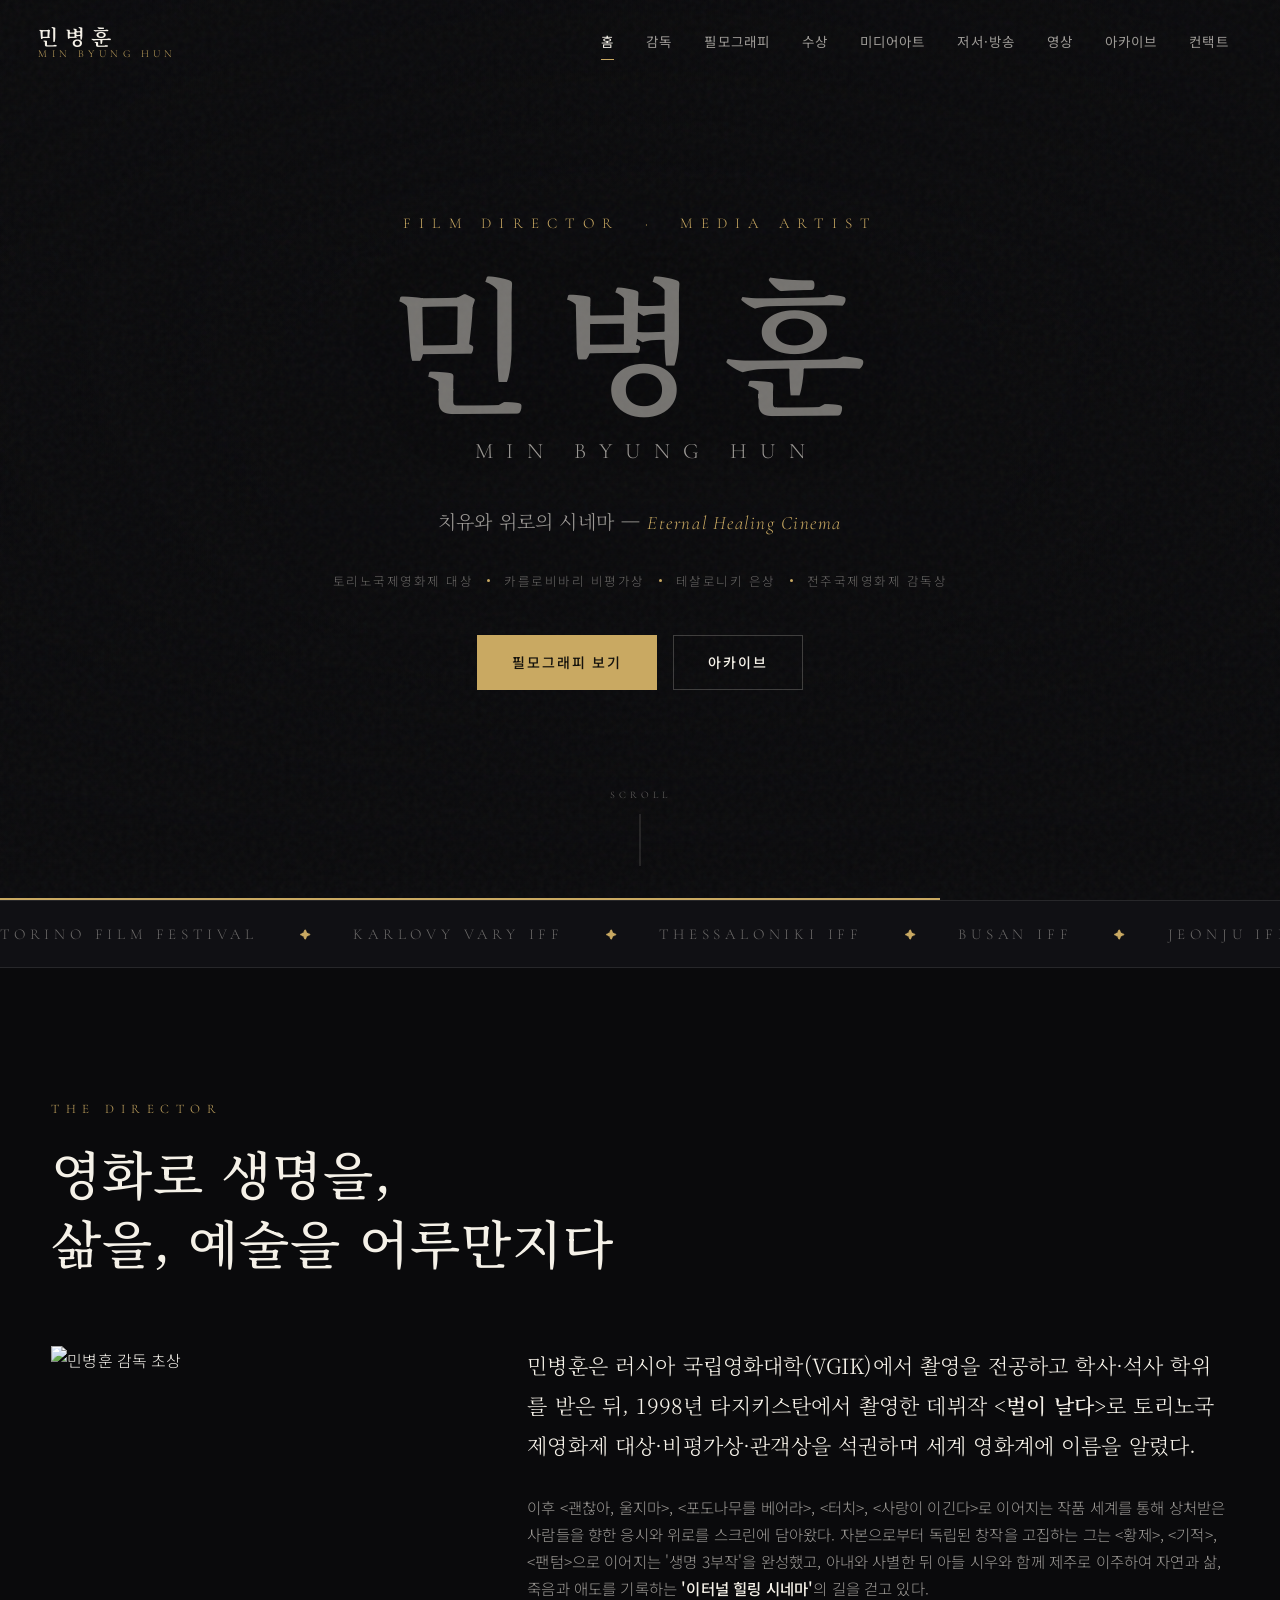
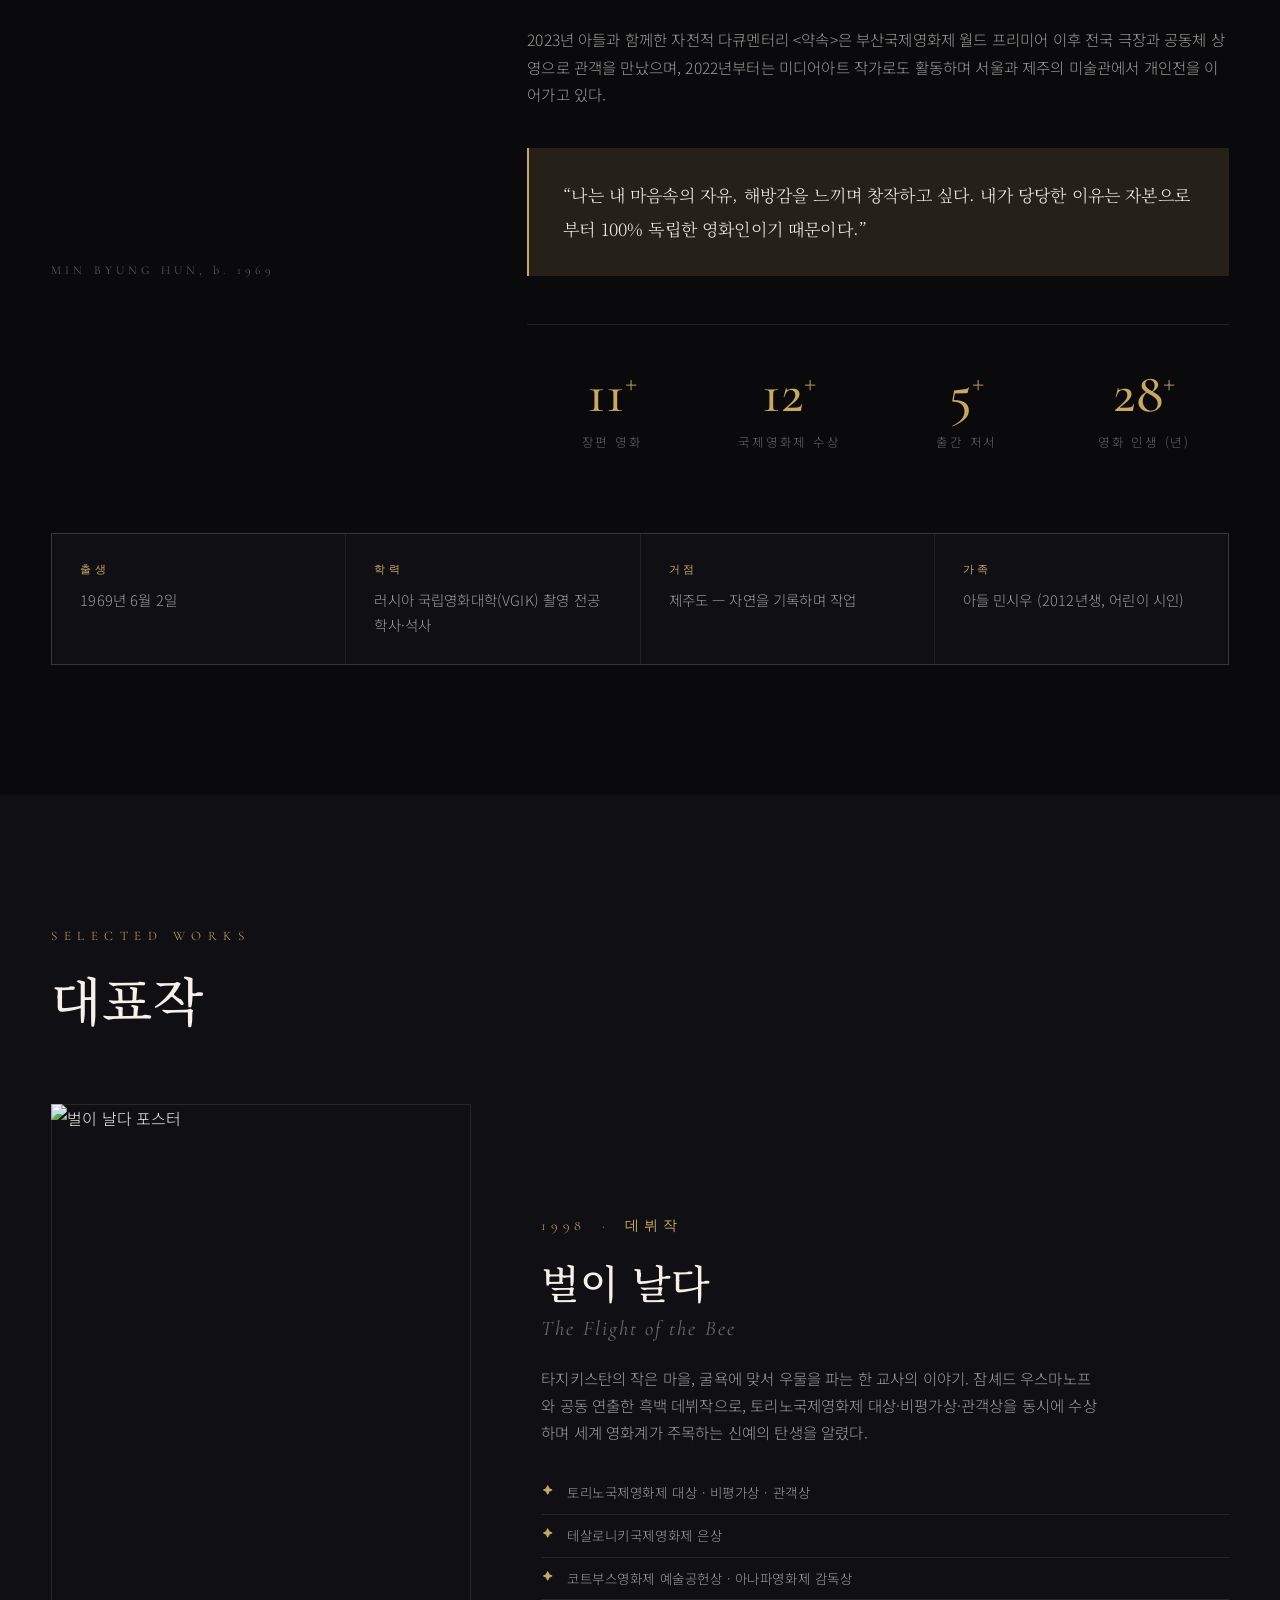
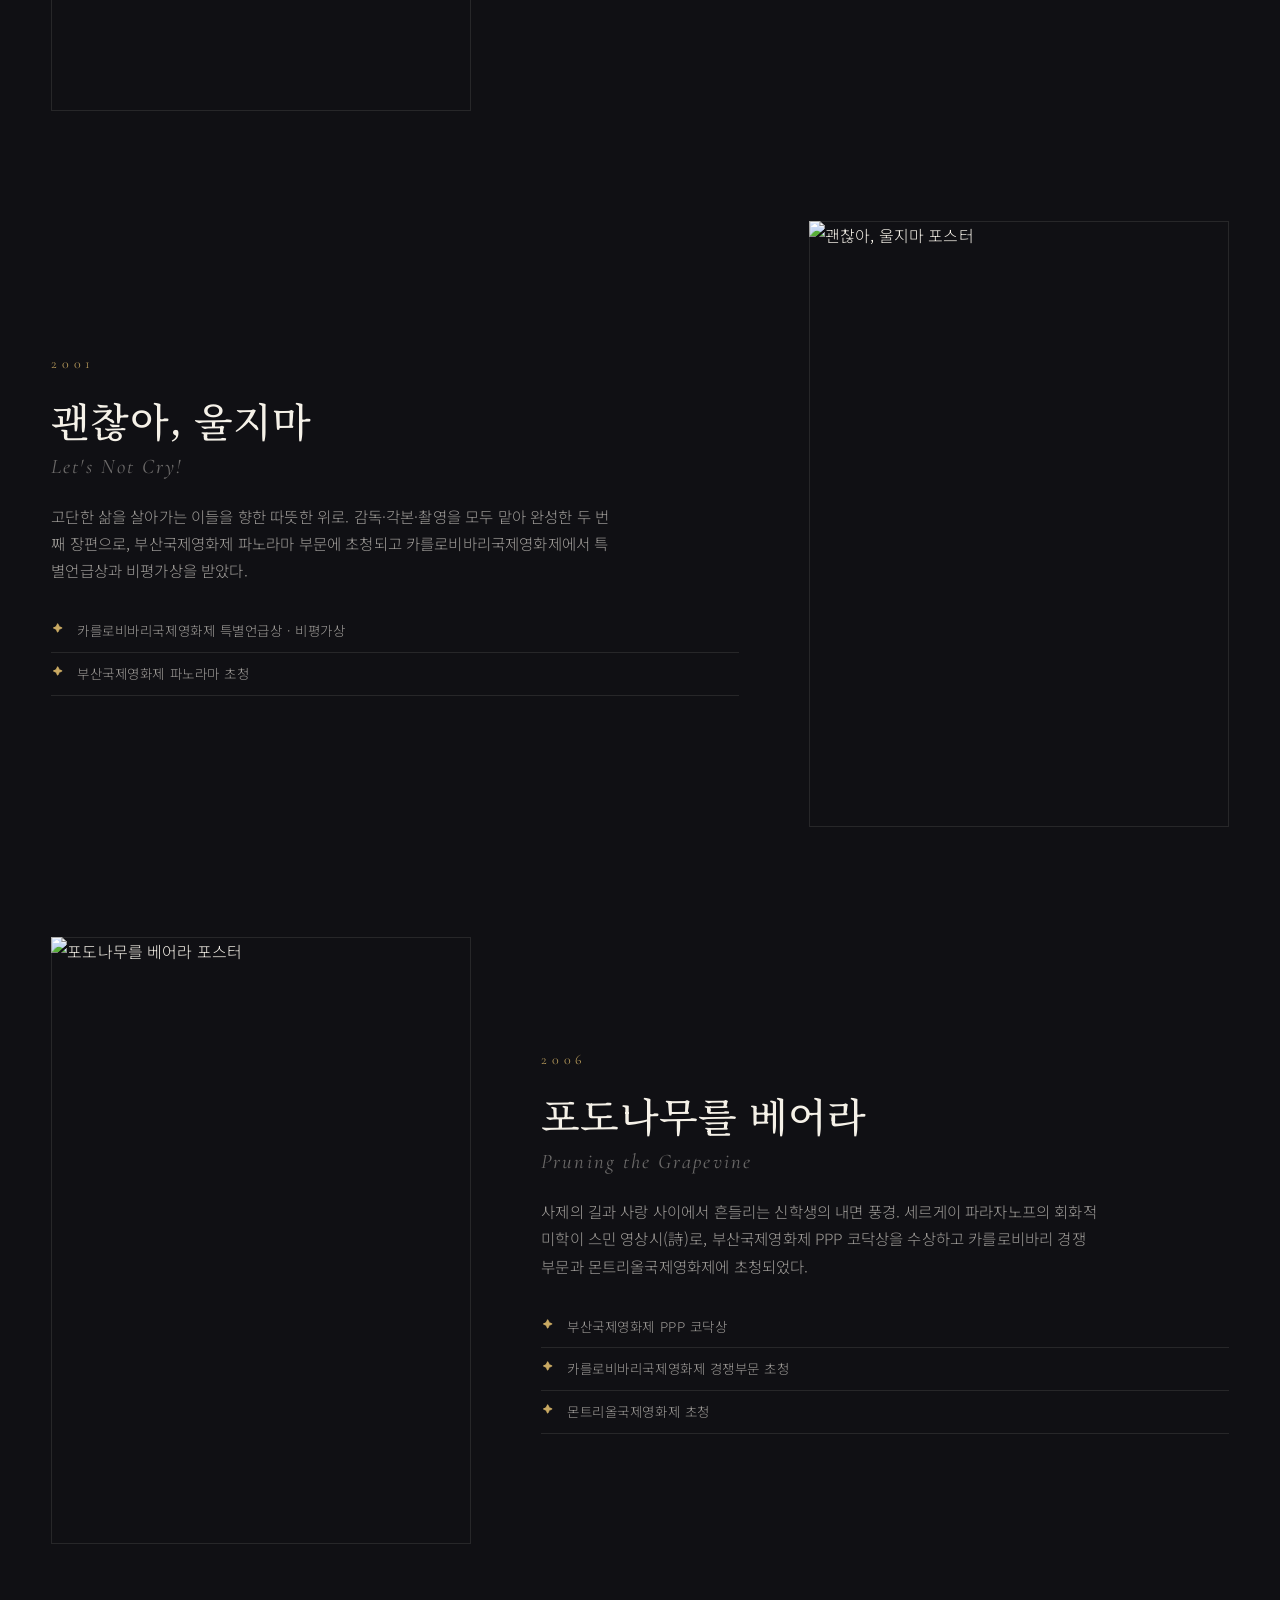
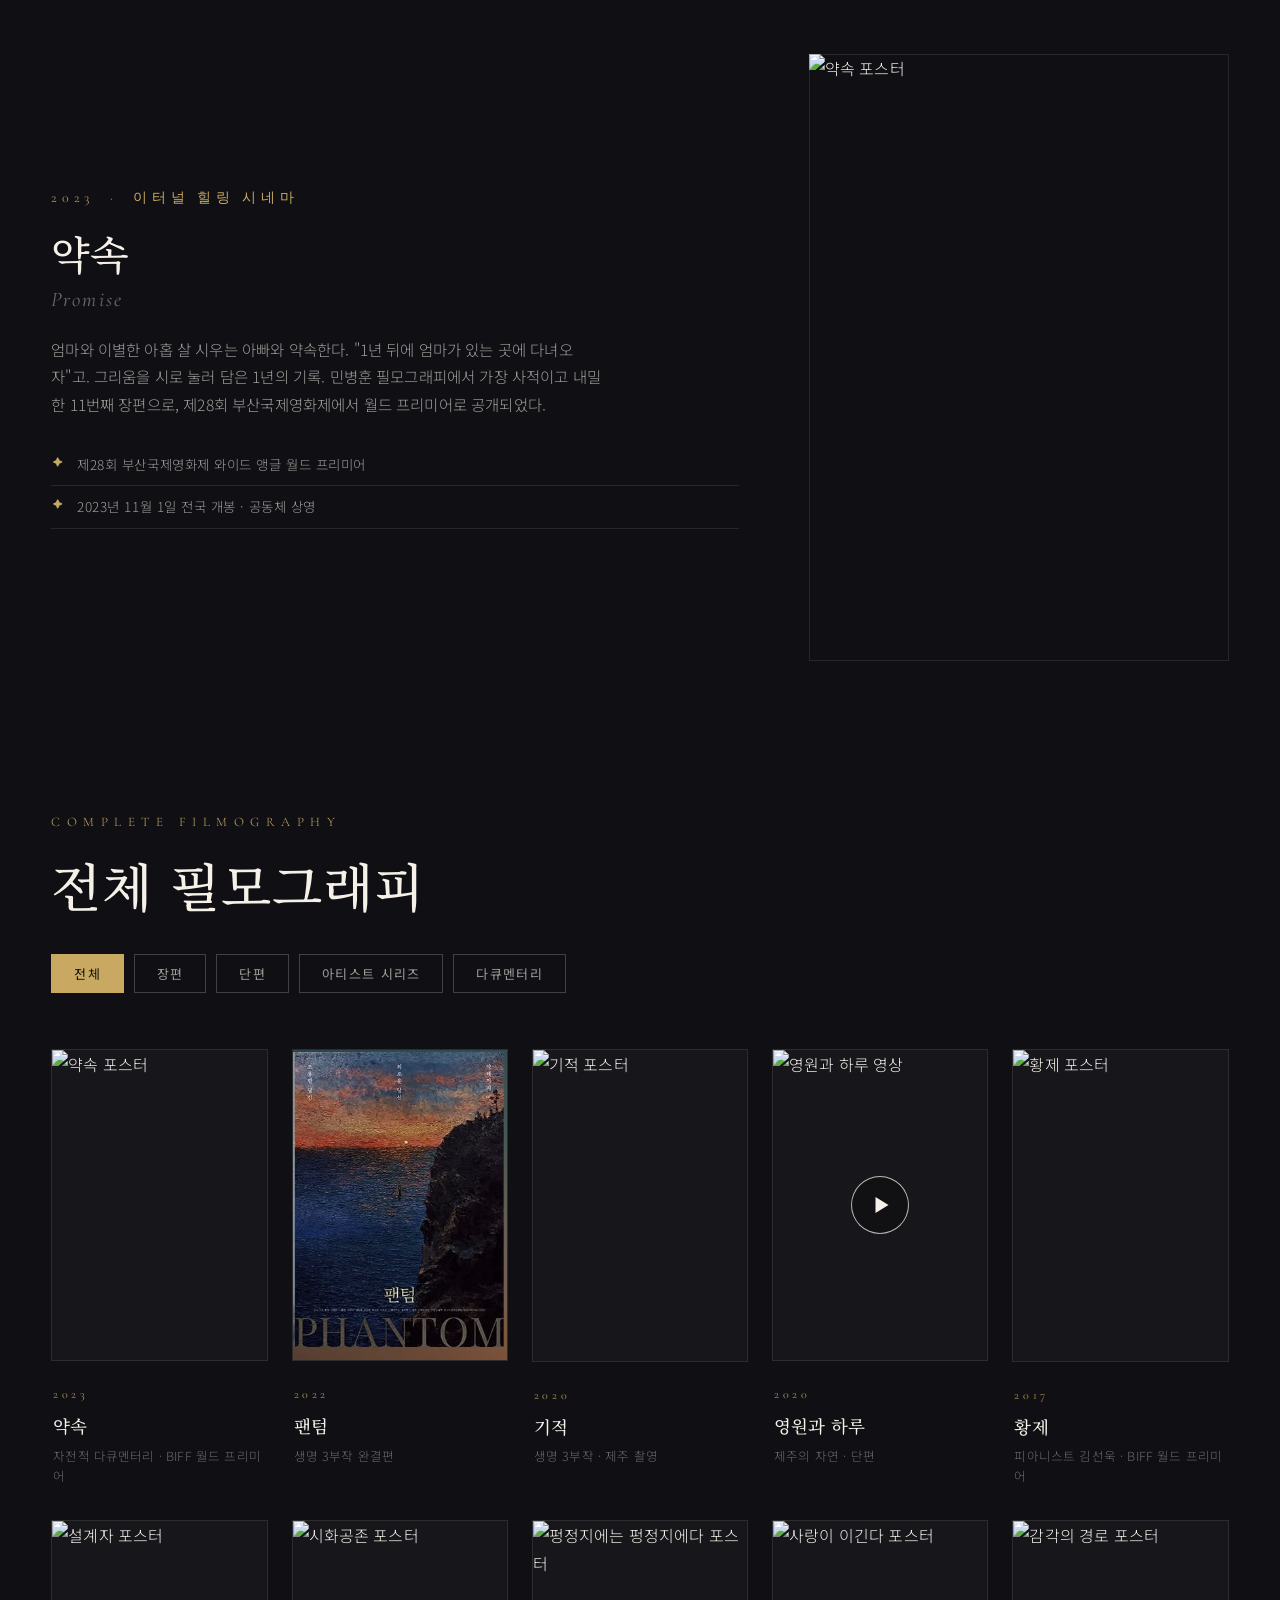
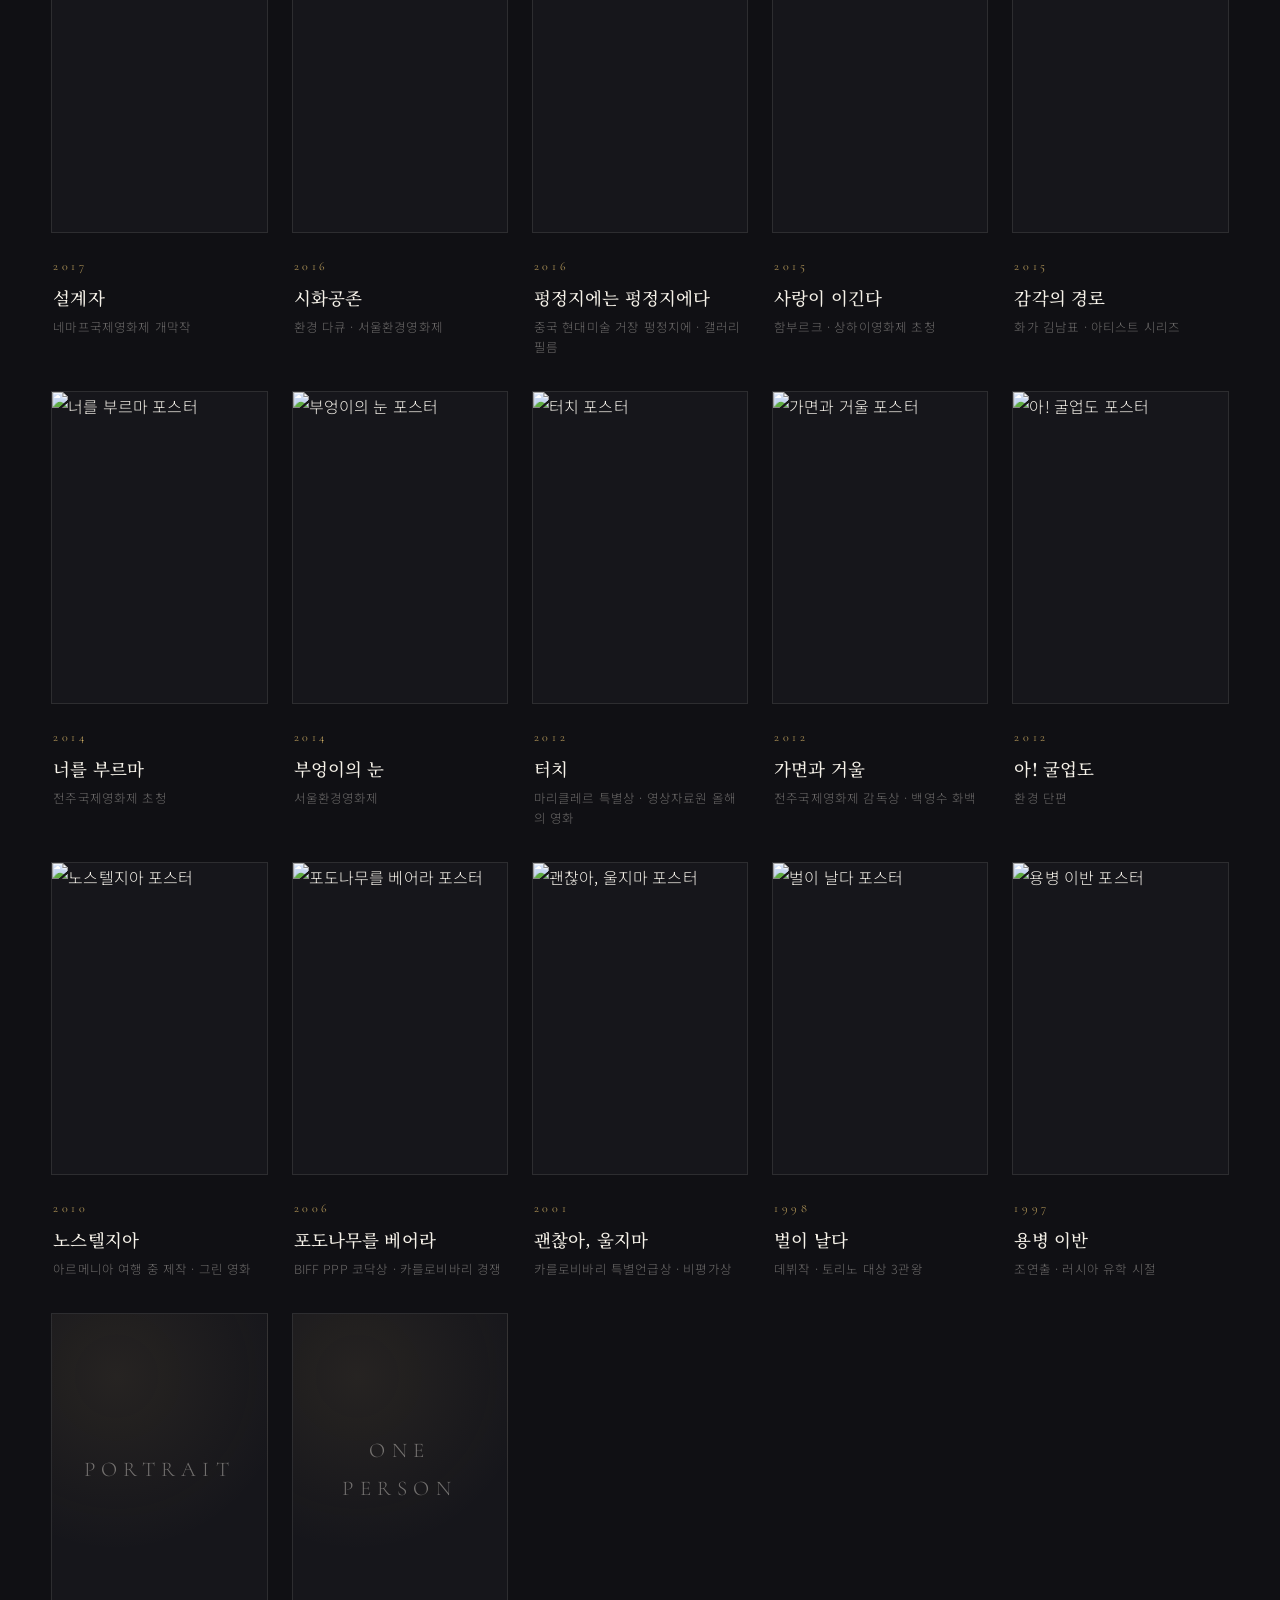
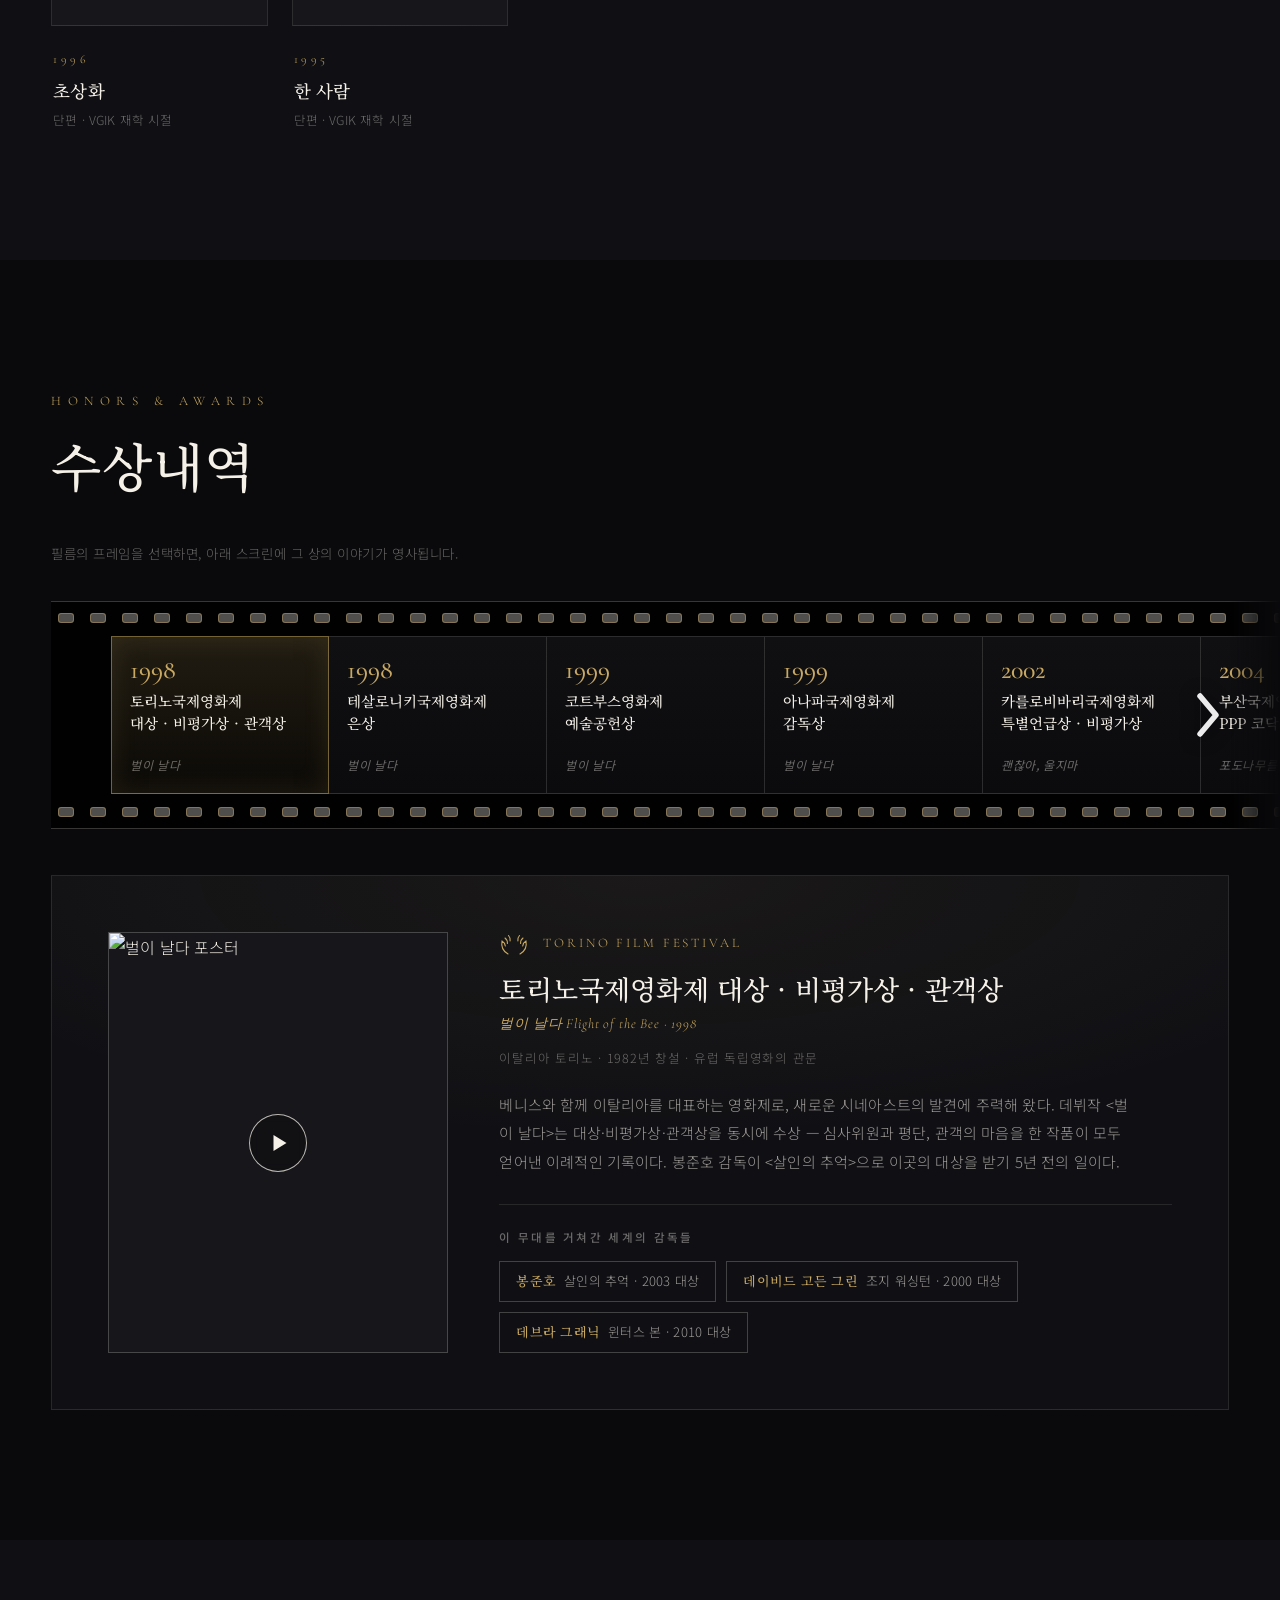
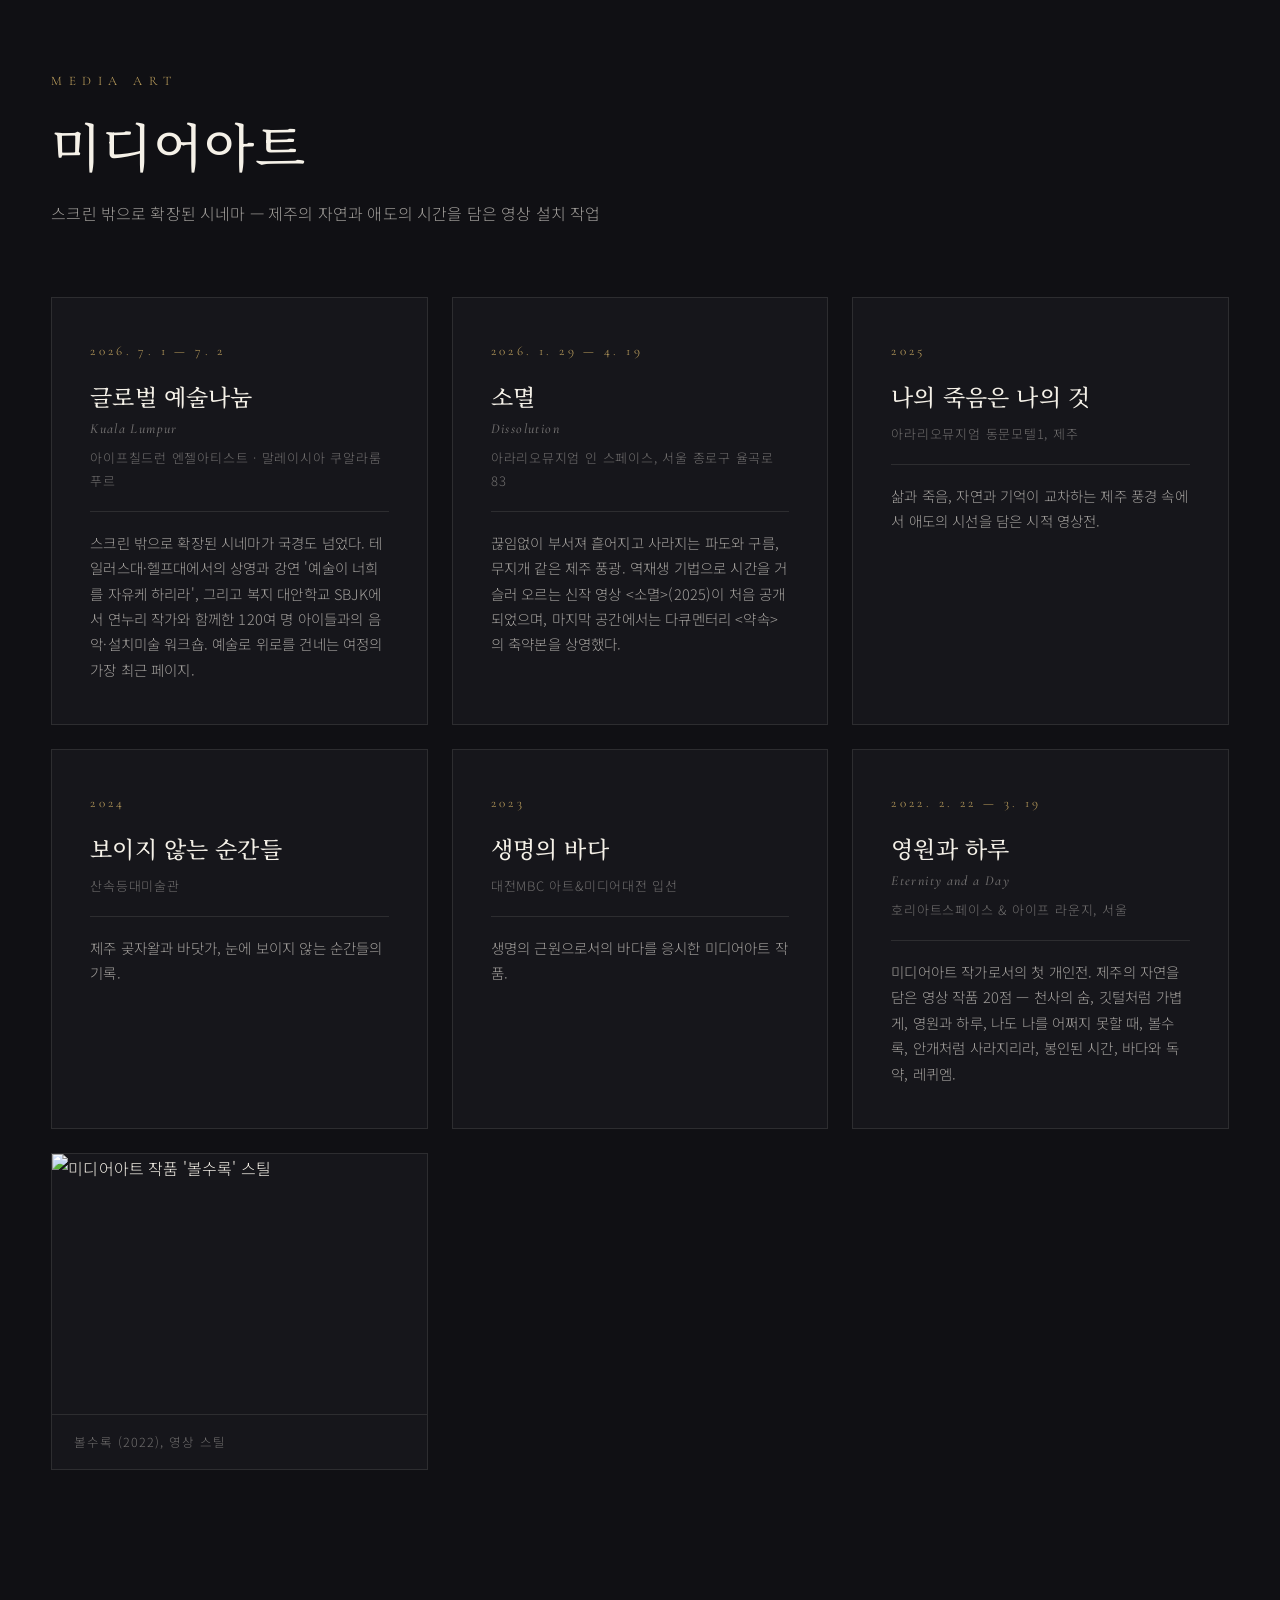
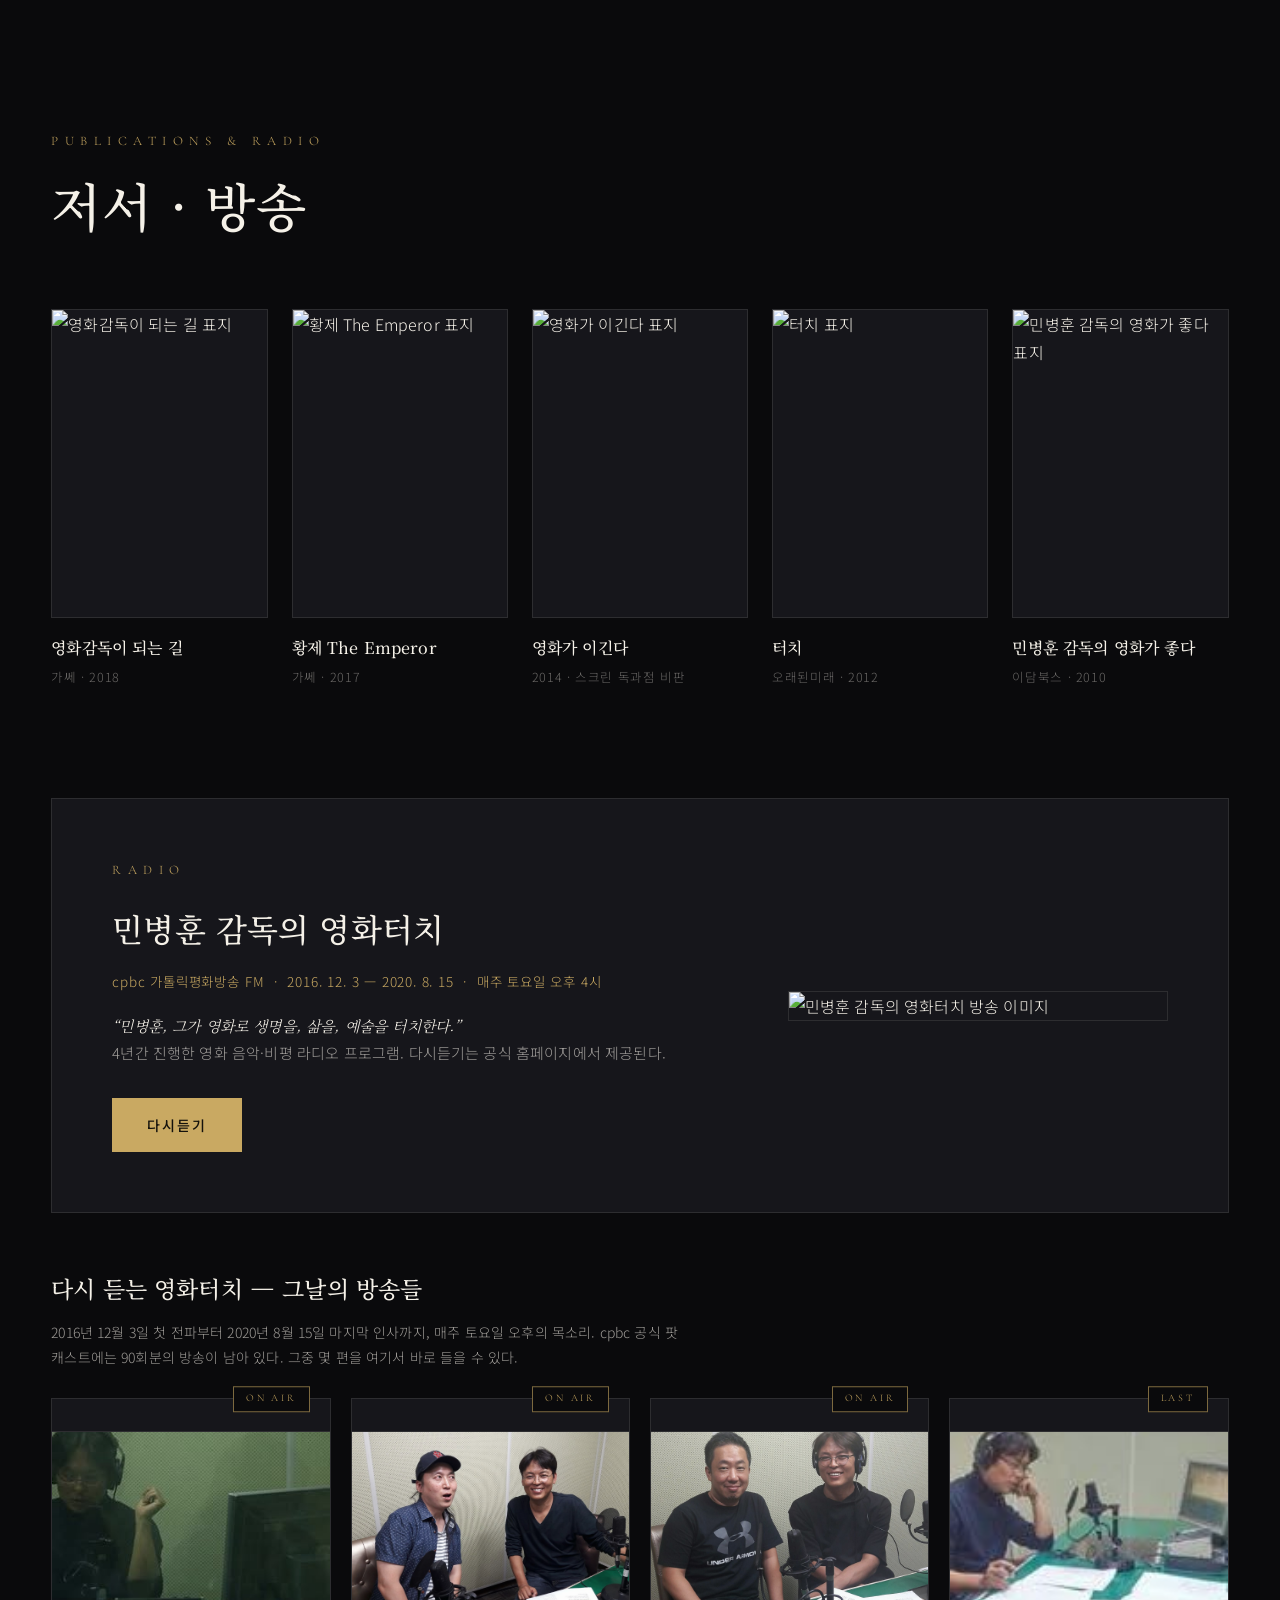
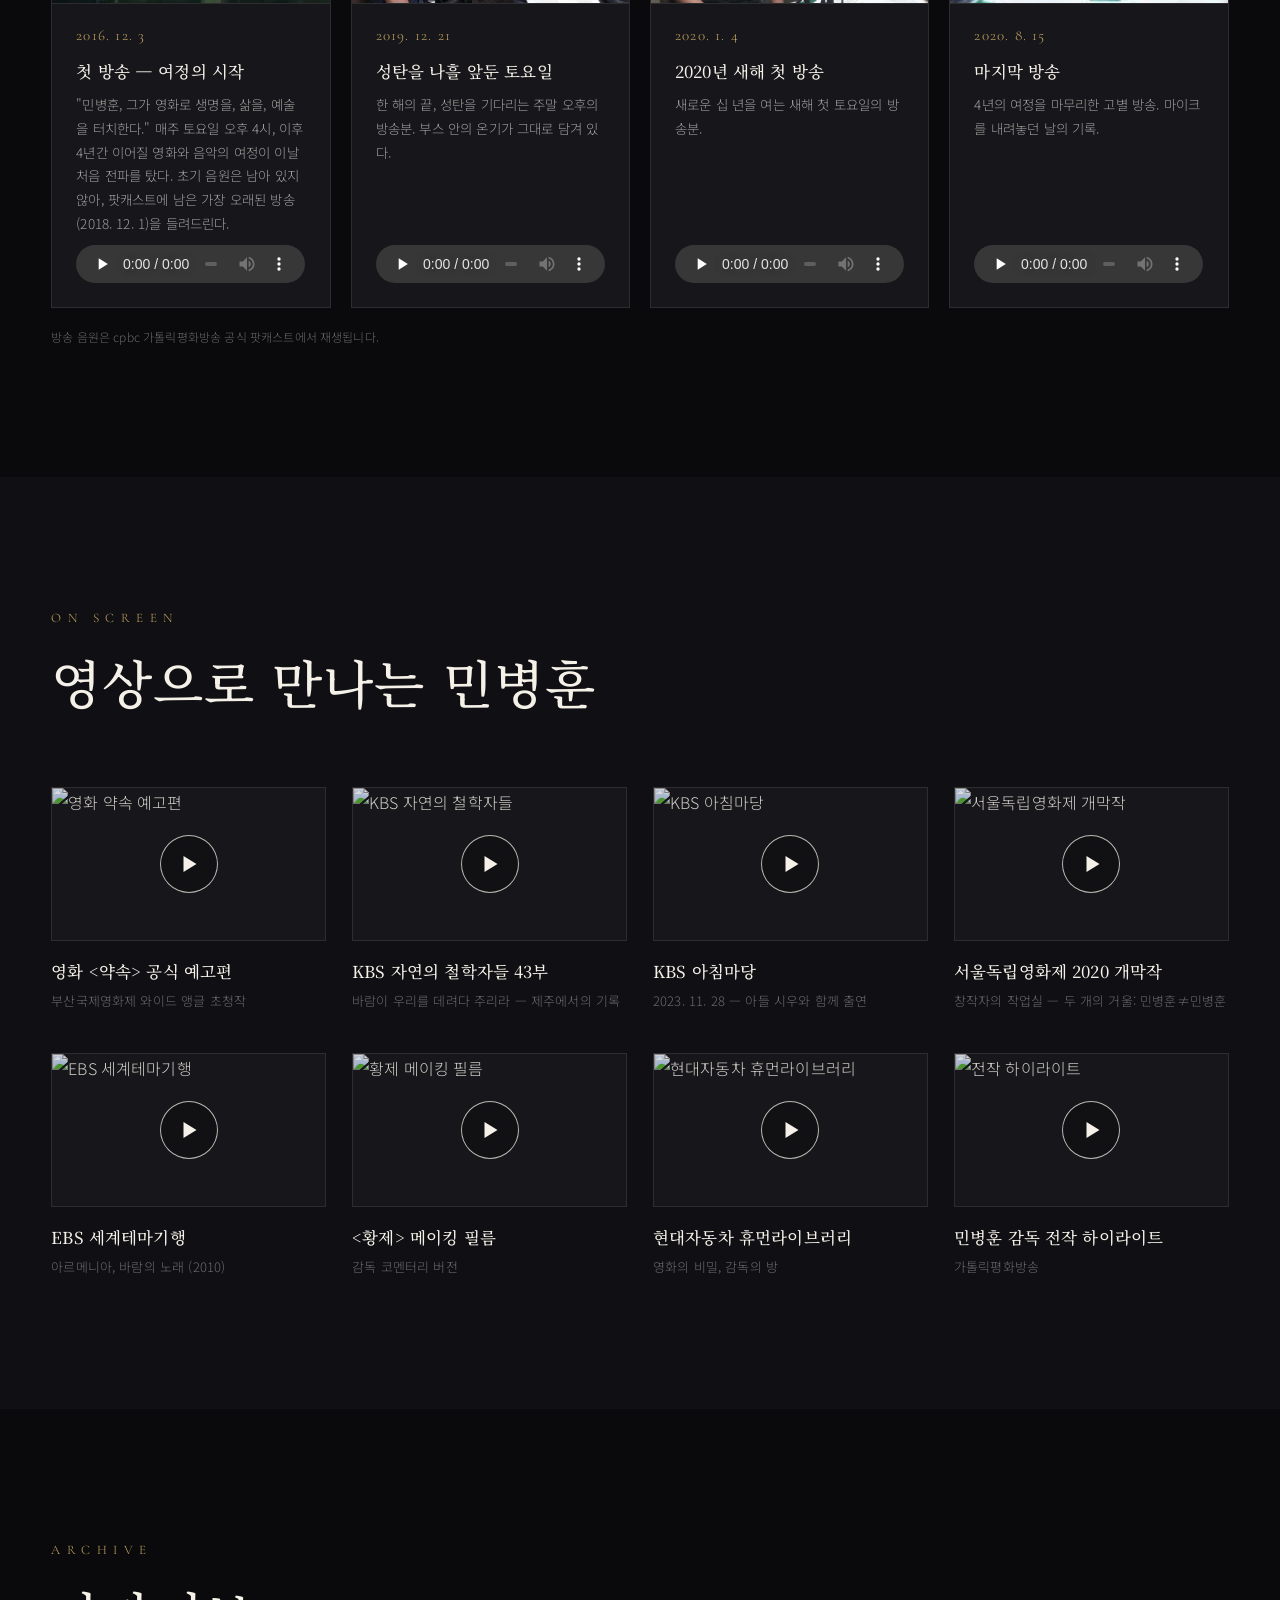
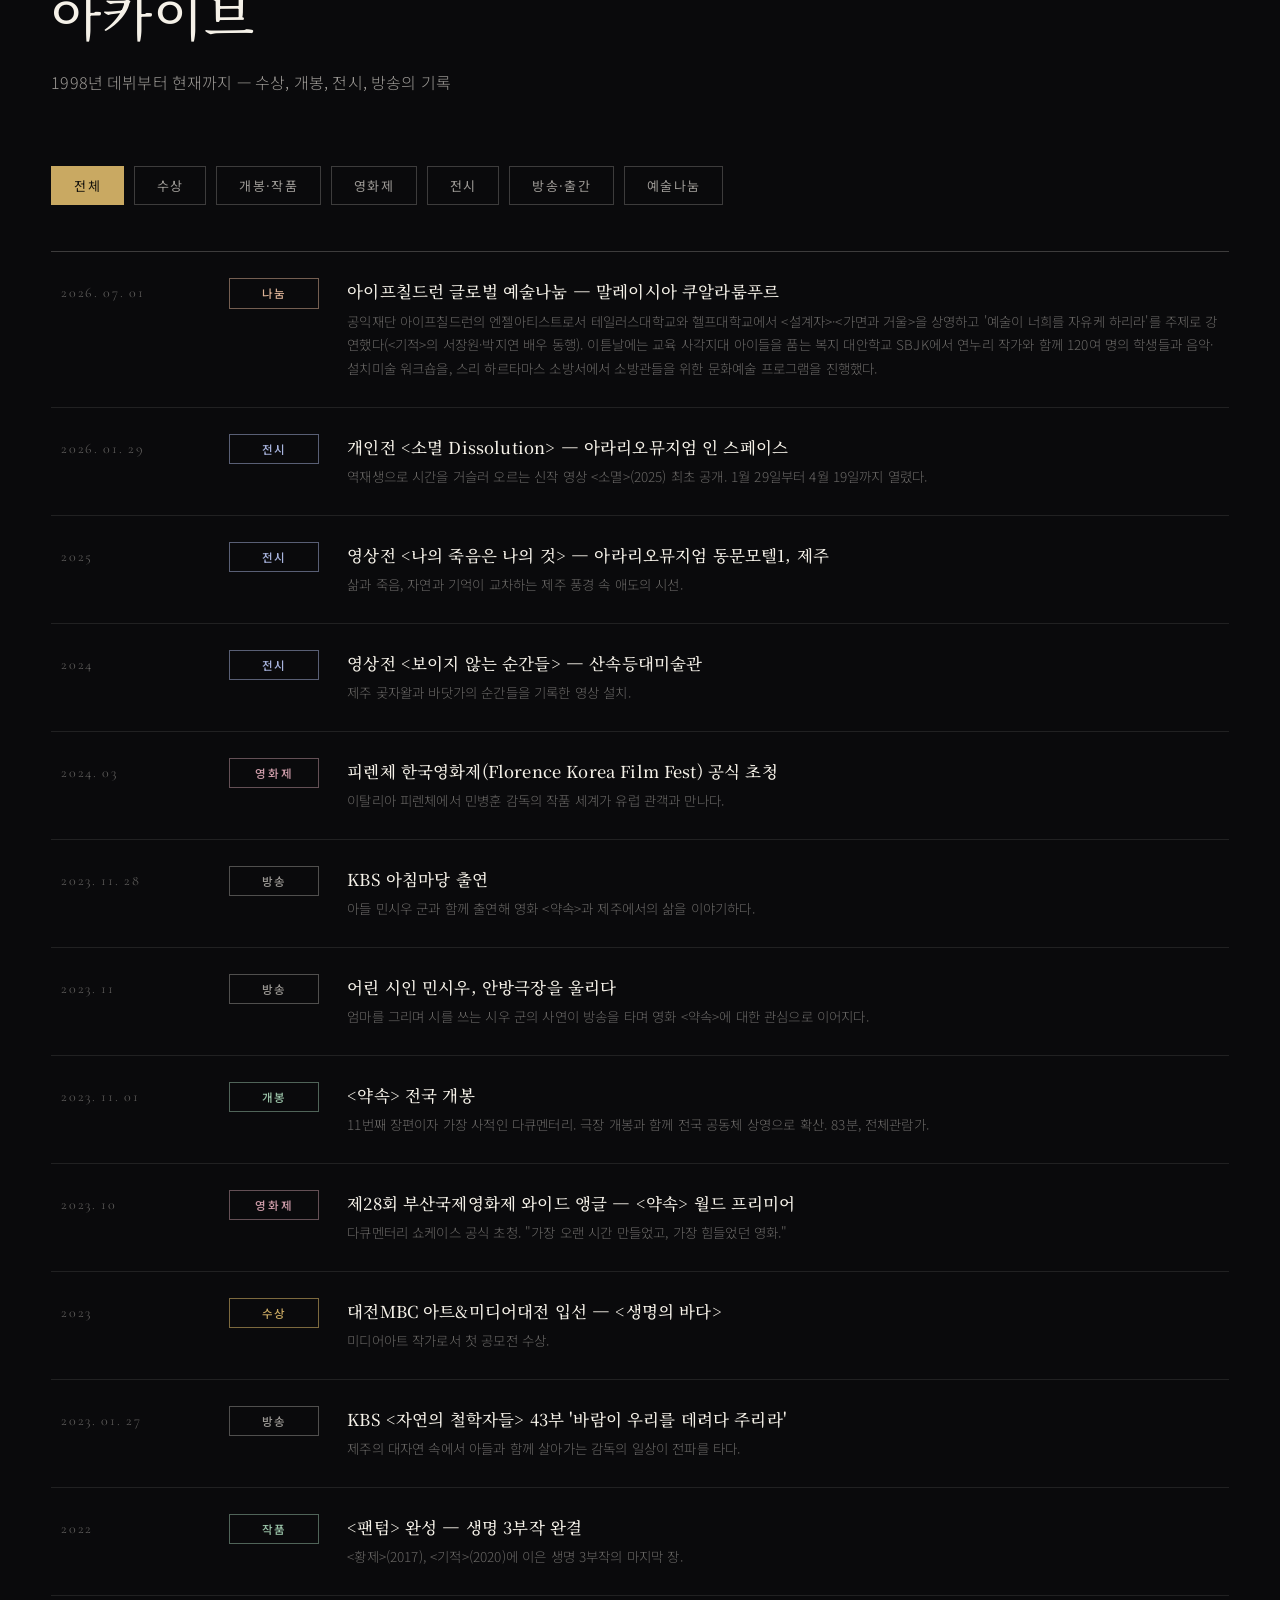
==== index.html @ b9c491c7 "Radio episode cards get booth photos and a playable first episode; add @minbyunghunfilm Instagram Fo" ====
<!DOCTYPE html>
<html lang="ko">
<head>
    <meta charset="UTF-8">
    <meta name="viewport" content="width=device-width, initial-scale=1.0">
    <title>민병훈 MIN BYUNG HUN — 영화감독 · 미디어아티스트 공식 홈페이지</title>
    <meta name="description" content="치유와 위로의 시네아스트 민병훈 감독 공식 홈페이지. 필모그래피, 수상내역, 미디어아트, 아카이브.">
    <meta name="robots" content="noindex, nofollow">
    <link rel="preconnect" href="https://fonts.googleapis.com">
    <link rel="preconnect" href="https://fonts.gstatic.com" crossorigin>
    <link href="https://fonts.googleapis.com/css2?family=Cormorant+Garamond:ital,wght@0,400;0,500;0,600;0,700;1,400&family=Noto+Serif+KR:wght@300;400;500;600;700&family=Noto+Sans+KR:wght@300;400;500;700&display=swap" rel="stylesheet">
    <link rel="stylesheet" href="style.css?v=20260711035614">
</head>
<body>

    <!-- ===== Navigation ===== -->
    <nav id="nav" class="nav">
        <div class="nav-inner">
            <a href="#hero" class="nav-logo">
                <span class="nav-logo-kr">민병훈</span>
                <span class="nav-logo-en">MIN BYUNG HUN</span>
            </a>
            <ul class="nav-menu" id="navMenu">
                <li><a href="#hero" class="nav-link active">홈</a></li>
                <li><a href="#about" class="nav-link">감독</a></li>
                <li><a href="#films" class="nav-link">필모그래피</a></li>
                <li><a href="#awards" class="nav-link">수상</a></li>
                <li><a href="#media-art" class="nav-link">미디어아트</a></li>
                <li><a href="#books" class="nav-link">저서·방송</a></li>
                <li><a href="#videos" class="nav-link">영상</a></li>
                <li><a href="#archive" class="nav-link">아카이브</a></li>
                <li><a href="#contact" class="nav-link">컨택트</a></li>
            </ul>
            <button class="nav-toggle" id="navToggle" aria-label="메뉴 열기">
                <span></span><span></span><span></span>
            </button>
        </div>
    </nav>

    <!-- ===== Hero : Ken Burns Motion ===== -->
    <header id="hero" class="hero">
        <div class="hero-slides" id="heroSlides">
            <div class="hero-slide is-active" style="background-image:url('https://raw.githubusercontent.com/marisol2727/my-website-images/main/%EB%AF%BC11.jpg')"></div>
            <div class="hero-slide" style="background-image:url('https://raw.githubusercontent.com/marisol2727/my-website-images/main/%EB%AF%BC22.jpg')"></div>
            <div class="hero-slide" style="background-image:url('https://raw.githubusercontent.com/marisol2727/my-website-images/main/%EB%AF%BC7.jpg')"></div>
            <div class="hero-slide" style="background-image:url('https://raw.githubusercontent.com/marisol2727/my-website-images/main/%EB%AF%BC25.jpg')"></div>
            <div class="hero-slide" style="background-image:url('https://raw.githubusercontent.com/marisol2727/my-website-images/main/%EB%AF%BC26.jpg')"></div>
        </div>
        <div class="hero-vignette"></div>
        <div class="hero-grain"></div>

        <div class="hero-content">
            <p class="hero-eyebrow">FILM DIRECTOR &nbsp;·&nbsp; MEDIA ARTIST</p>
            <h1 class="hero-title">민병훈</h1>
            <p class="hero-subtitle">MIN BYUNG HUN</p>
            <p class="hero-tagline">치유와 위로의 시네마 &mdash; <em>Eternal Healing Cinema</em></p>
            <div class="hero-laurels">
                <span>토리노국제영화제 대상</span>
                <span class="dot"></span>
                <span>카를로비바리 비평가상</span>
                <span class="dot"></span>
                <span>테살로니키 은상</span>
                <span class="dot"></span>
                <span>전주국제영화제 감독상</span>
            </div>
            <div class="hero-actions">
                <a href="#films" class="btn btn-gold">필모그래피 보기</a>
                <a href="#archive" class="btn btn-ghost">아카이브</a>
            </div>
        </div>

        <div class="hero-scroll">
            <span class="hero-scroll-label">SCROLL</span>
            <span class="hero-scroll-line"></span>
        </div>

        <div class="hero-progress" id="heroProgress"></div>
    </header>

    <!-- ===== Festival Marquee ===== -->
    <div class="marquee" aria-hidden="true">
        <div class="marquee-track">
            <span>TORINO FILM FESTIVAL</span><i>✦</i>
            <span>KARLOVY VARY IFF</span><i>✦</i>
            <span>THESSALONIKI IFF</span><i>✦</i>
            <span>BUSAN IFF</span><i>✦</i>
            <span>JEONJU IFF</span><i>✦</i>
            <span>COTTBUS FILM FESTIVAL</span><i>✦</i>
            <span>MONTREAL WORLD FILM FESTIVAL</span><i>✦</i>
            <span>SEOUL INDEPENDENT FILM FESTIVAL</span><i>✦</i>
            <span>TORINO FILM FESTIVAL</span><i>✦</i>
            <span>KARLOVY VARY IFF</span><i>✦</i>
            <span>THESSALONIKI IFF</span><i>✦</i>
            <span>BUSAN IFF</span><i>✦</i>
            <span>JEONJU IFF</span><i>✦</i>
            <span>COTTBUS FILM FESTIVAL</span><i>✦</i>
            <span>MONTREAL WORLD FILM FESTIVAL</span><i>✦</i>
            <span>SEOUL INDEPENDENT FILM FESTIVAL</span><i>✦</i>
        </div>
    </div>

    <!-- ===== About ===== -->
    <section id="about" class="section about">
        <div class="container">
            <div class="section-head reveal">
                <p class="section-eyebrow">THE DIRECTOR</p>
                <h2 class="section-title">영화로 생명을,<br>삶을, 예술을 어루만지다</h2>
            </div>
            <div class="about-grid">
                <figure class="about-photo reveal">
                    <img src="https://koreafilmfest.com/wp-content/uploads/2024/01/Byung-hu.def_.jpg" alt="민병훈 감독 초상" loading="lazy">
                    <figcaption>MIN BYUNG HUN, b. 1969</figcaption>
                </figure>
                <div class="about-body">
                    <p class="about-lead reveal">
                        민병훈은 러시아 국립영화대학(VGIK)에서 촬영을 전공하고 학사·석사 학위를 받은 뒤,
                        1998년 타지키스탄에서 촬영한 데뷔작 <strong>&lt;벌이 날다&gt;</strong>로
                        토리노국제영화제 대상·비평가상·관객상을 석권하며 세계 영화계에 이름을 알렸다.
                    </p>
                    <p class="reveal">
                        이후 &lt;괜찮아, 울지마&gt;, &lt;포도나무를 베어라&gt;, &lt;터치&gt;, &lt;사랑이 이긴다&gt;로 이어지는
                        작품 세계를 통해 상처받은 사람들을 향한 응시와 위로를 스크린에 담아왔다.
                        자본으로부터 독립된 창작을 고집하는 그는 &lt;황제&gt;, &lt;기적&gt;, &lt;팬텀&gt;으로 이어지는
                        '생명 3부작'을 완성했고, 아내와 사별한 뒤 아들 시우와 함께 제주로 이주하여
                        자연과 삶, 죽음과 애도를 기록하는 <strong>'이터널 힐링 시네마'</strong>의 길을 걷고 있다.
                    </p>
                    <p class="reveal">
                        2023년 아들과 함께한 자전적 다큐멘터리 &lt;약속&gt;은 부산국제영화제 월드 프리미어 이후
                        전국 극장과 공동체 상영으로 관객을 만났으며, 2022년부터는 미디어아트 작가로도 활동하며
                        서울과 제주의 미술관에서 개인전을 이어가고 있다.
                    </p>
                    <blockquote class="about-quote reveal">
                        &ldquo;나는 내 마음속의 자유, 해방감을 느끼며 창작하고 싶다.
                        내가 당당한 이유는 자본으로부터 100% 독립한 영화인이기 때문이다.&rdquo;
                    </blockquote>
                    <div class="about-stats reveal">
                        <div class="stat">
                            <span class="stat-num" data-count="11">0</span>
                            <span class="stat-label">장편 영화</span>
                        </div>
                        <div class="stat">
                            <span class="stat-num" data-count="12">0</span>
                            <span class="stat-label">국제영화제 수상</span>
                        </div>
                        <div class="stat">
                            <span class="stat-num" data-count="5">0</span>
                            <span class="stat-label">출간 저서</span>
                        </div>
                        <div class="stat">
                            <span class="stat-num" data-count="28">0</span>
                            <span class="stat-label">영화 인생 (년)</span>
                        </div>
                    </div>
                </div>
            </div>
            <div class="about-facts reveal">
                <div class="fact"><span>출생</span>1969년 6월 2일</div>
                <div class="fact"><span>학력</span>러시아 국립영화대학(VGIK) 촬영 전공 학사·석사</div>
                <div class="fact"><span>거점</span>제주도 — 자연을 기록하며 작업</div>
                <div class="fact"><span>가족</span>아들 민시우 (2012년생, 어린이 시인)</div>
            </div>
        </div>
    </section>

    <!-- ===== Featured Films ===== -->
    <section id="films" class="section films">
        <div class="container">
            <div class="section-head reveal">
                <p class="section-eyebrow">SELECTED WORKS</p>
                <h2 class="section-title">대표작</h2>
            </div>

            <div class="feature-list">
                <article class="feature reveal">
                    <div class="feature-media">
                        <img src="https://raw.githubusercontent.com/marisol2727/my-website-images/main/%EB%B2%8C%EC%9D%B4%20%EB%82%A0%EB%8B%A4%20%ED%8F%AC%EC%8A%A4%ED%84%B0.jpg" alt="벌이 날다 포스터" loading="lazy">
                    </div>
                    <div class="feature-body">
                        <p class="feature-year">1998 &nbsp;·&nbsp; 데뷔작</p>
                        <h3 class="feature-title">벌이 날다 <em>The Flight of the Bee</em></h3>
                        <p class="feature-desc">
                            타지키스탄의 작은 마을, 굴욕에 맞서 우물을 파는 한 교사의 이야기.
                            잠셰드 우스마노프와 공동 연출한 흑백 데뷔작으로,
                            토리노국제영화제 대상·비평가상·관객상을 동시에 수상하며
                            세계 영화계가 주목하는 신예의 탄생을 알렸다.
                        </p>
                        <ul class="feature-awards">
                            <li>토리노국제영화제 대상 · 비평가상 · 관객상</li>
                            <li>테살로니키국제영화제 은상</li>
                            <li>코트부스영화제 예술공헌상 · 아나파영화제 감독상</li>
                        </ul>
                    </div>
                </article>

                <article class="feature feature-rev reveal">
                    <div class="feature-media">
                        <img src="https://raw.githubusercontent.com/marisol2727/my-website-images/main/%EA%B4%9C%EC%B0%AE%EC%95%84%20%EC%9A%B8%EC%A7%80%EB%A7%88.jpg" alt="괜찮아, 울지마 포스터" loading="lazy">
                    </div>
                    <div class="feature-body">
                        <p class="feature-year">2001</p>
                        <h3 class="feature-title">괜찮아, 울지마 <em>Let's Not Cry!</em></h3>
                        <p class="feature-desc">
                            고단한 삶을 살아가는 이들을 향한 따뜻한 위로.
                            감독·각본·촬영을 모두 맡아 완성한 두 번째 장편으로,
                            부산국제영화제 파노라마 부문에 초청되고
                            카를로비바리국제영화제에서 특별언급상과 비평가상을 받았다.
                        </p>
                        <ul class="feature-awards">
                            <li>카를로비바리국제영화제 특별언급상 · 비평가상</li>
                            <li>부산국제영화제 파노라마 초청</li>
                        </ul>
                    </div>
                </article>

                <article class="feature reveal">
                    <div class="feature-media">
                        <img src="https://raw.githubusercontent.com/marisol2727/my-website-images/main/%ED%8F%AC%EB%8F%84%EB%82%98%EB%AC%B4%EB%A5%BC%20%EB%B2%A0%EC%96%B4%EB%9D%BC%20%ED%8F%AC%EC%8A%A4%ED%84%B0.jpg" alt="포도나무를 베어라 포스터" loading="lazy">
                    </div>
                    <div class="feature-body">
                        <p class="feature-year">2006</p>
                        <h3 class="feature-title">포도나무를 베어라 <em>Pruning the Grapevine</em></h3>
                        <p class="feature-desc">
                            사제의 길과 사랑 사이에서 흔들리는 신학생의 내면 풍경.
                            세르게이 파라자노프의 회화적 미학이 스민 영상시(詩)로,
                            부산국제영화제 PPP 코닥상을 수상하고 카를로비바리 경쟁 부문과
                            몬트리올국제영화제에 초청되었다.
                        </p>
                        <ul class="feature-awards">
                            <li>부산국제영화제 PPP 코닥상</li>
                            <li>카를로비바리국제영화제 경쟁부문 초청</li>
                            <li>몬트리올국제영화제 초청</li>
                        </ul>
                    </div>
                </article>

                <article class="feature feature-rev reveal">
                    <div class="feature-media">
                        <img src="https://raw.githubusercontent.com/marisol2727/my-website-images/main/%EC%95%BD%EC%86%8D_%ED%8F%AC%EC%8A%A4%ED%84%B0.jpg" alt="약속 포스터" loading="lazy">
                    </div>
                    <div class="feature-body">
                        <p class="feature-year">2023 &nbsp;·&nbsp; 이터널 힐링 시네마</p>
                        <h3 class="feature-title">약속 <em>Promise</em></h3>
                        <p class="feature-desc">
                            엄마와 이별한 아홉 살 시우는 아빠와 약속한다.
                            "1년 뒤에 엄마가 있는 곳에 다녀오자"고.
                            그리움을 시로 눌러 담은 1년의 기록.
                            민병훈 필모그래피에서 가장 사적이고 내밀한 11번째 장편으로,
                            제28회 부산국제영화제에서 월드 프리미어로 공개되었다.
                        </p>
                        <ul class="feature-awards">
                            <li>제28회 부산국제영화제 와이드 앵글 월드 프리미어</li>
                            <li>2023년 11월 1일 전국 개봉 · 공동체 상영</li>
                        </ul>
                    </div>
                </article>
            </div>

            <!-- ===== Full Filmography Grid ===== -->
            <div class="filmo-head reveal">
                <p class="section-eyebrow">COMPLETE FILMOGRAPHY</p>
                <h2 class="section-title">전체 필모그래피</h2>
                <div class="filmo-filters" id="filmoFilters">
                    <button class="filter-btn is-active" data-filter="all">전체</button>
                    <button class="filter-btn" data-filter="feature">장편</button>
                    <button class="filter-btn" data-filter="short">단편</button>
                    <button class="filter-btn" data-filter="artist">아티스트 시리즈</button>
                    <button class="filter-btn" data-filter="docu">다큐멘터리</button>
                </div>
            </div>

            <div class="filmo-grid" id="filmoGrid">
                <article class="poster-card reveal" data-cat="docu feature">
                    <div class="poster-wrap"><img src="https://raw.githubusercontent.com/marisol2727/my-website-images/main/%EC%95%BD%EC%86%8D_%ED%8F%AC%EC%8A%A4%ED%84%B0.jpg" alt="약속 포스터" loading="lazy"></div>
                    <div class="poster-info"><span class="poster-year">2023</span><h4>약속</h4><p>자전적 다큐멘터리 · BIFF 월드 프리미어</p></div>
                </article>
                <article class="poster-card reveal" data-cat="feature">
                    <div class="poster-wrap"><img src="images/phantom_poster.jpg" alt="팬텀 포스터" loading="lazy"></div>
                    <div class="poster-info"><span class="poster-year">2022</span><h4>팬텀</h4><p>생명 3부작 완결편</p></div>
                </article>
                <article class="poster-card reveal" data-cat="feature">
                    <div class="poster-wrap"><img src="https://raw.githubusercontent.com/marisol2727/my-website-images/main/%EA%B8%B0%EC%A0%81_%ED%8F%AC%EC%8A%A4%ED%84%B0.jpg" alt="기적 포스터" loading="lazy"></div>
                    <div class="poster-info"><span class="poster-year">2020</span><h4>기적</h4><p>생명 3부작 · 제주 촬영</p></div>
                </article>
                <article class="poster-card reveal" data-cat="short">
                    <div class="poster-wrap poster-video"><a class="yt-lite" href="https://www.youtube.com/watch?v=74tovv8Kr-A" data-yt="74tovv8Kr-A" aria-label="영원과 하루 영상 재생"><img src="https://img.youtube.com/vi/74tovv8Kr-A/hqdefault.jpg" alt="영원과 하루 영상" loading="lazy"><span class="play"></span></a></div>
                    <div class="poster-info"><span class="poster-year">2020</span><h4>영원과 하루</h4><p>제주의 자연 · 단편</p></div>
                </article>
                <article class="poster-card reveal" data-cat="feature artist">
                    <div class="poster-wrap"><img src="https://raw.githubusercontent.com/marisol2727/my-website-images/main/%ED%99%A9%EC%A0%9C_%ED%8F%AC%EC%8A%A4%ED%84%B0.jpg" alt="황제 포스터" loading="lazy"></div>
                    <div class="poster-info"><span class="poster-year">2017</span><h4>황제</h4><p>피아니스트 김선욱 · BIFF 월드 프리미어</p></div>
                </article>
                <article class="poster-card reveal" data-cat="short artist">
                    <div class="poster-wrap"><img src="https://raw.githubusercontent.com/marisol2727/my-website-images/main/%EC%84%A4%EA%B3%84%EC%9E%90_%ED%8F%AC%EC%8A%A4%ED%84%B0.png" alt="설계자 포스터" loading="lazy"></div>
                    <div class="poster-info"><span class="poster-year">2017</span><h4>설계자</h4><p>네마프국제영화제 개막작</p></div>
                </article>
                <article class="poster-card reveal" data-cat="docu short">
                    <div class="poster-wrap"><img src="https://raw.githubusercontent.com/marisol2727/my-website-images/main/%EC%8B%9C%ED%99%94%EA%B3%B5%EC%A1%B4_%ED%8F%AC%EC%8A%A4%ED%84%B0.png" alt="시화공존 포스터" loading="lazy"></div>
                    <div class="poster-info"><span class="poster-year">2016</span><h4>시화공존</h4><p>환경 다큐 · 서울환경영화제</p></div>
                </article>
                <article class="poster-card reveal" data-cat="artist docu">
                    <div class="poster-wrap"><img src="https://raw.githubusercontent.com/marisol2727/my-website-images/main/%ED%8E%91%EC%A0%95%EC%A7%80%EC%97%90%EB%8A%94%20%ED%8E%91%EC%A0%95%EC%A7%80%EC%97%90%EB%8B%A4.jpg" alt="펑정지에는 펑정지에다 포스터" loading="lazy"></div>
                    <div class="poster-info"><span class="poster-year">2016</span><h4>펑정지에는 펑정지에다</h4><p>중국 현대미술 거장 펑정지에 · 갤러리 필름</p></div>
                </article>
                <article class="poster-card reveal" data-cat="feature">
                    <div class="poster-wrap"><img src="https://raw.githubusercontent.com/marisol2727/my-website-images/main/%EC%82%AC%EB%9E%91%EC%9D%B4%20%EC%9D%B4%EA%B8%B4%EB%8B%A4.jpg" alt="사랑이 이긴다 포스터" loading="lazy"></div>
                    <div class="poster-info"><span class="poster-year">2015</span><h4>사랑이 이긴다</h4><p>함부르크 · 상하이영화제 초청</p></div>
                </article>
                <article class="poster-card reveal" data-cat="artist short">
                    <div class="poster-wrap"><img src="https://raw.githubusercontent.com/marisol2727/my-website-images/main/%EA%B0%90%EA%B0%81%EC%9D%98%20%EA%B2%BD%EB%A1%9C_%ED%8F%AC%EC%8A%A4%ED%84%B0.jpg" alt="감각의 경로 포스터" loading="lazy"></div>
                    <div class="poster-info"><span class="poster-year">2015</span><h4>감각의 경로</h4><p>화가 김남표 · 아티스트 시리즈</p></div>
                </article>
                <article class="poster-card reveal" data-cat="short">
                    <div class="poster-wrap"><img src="https://raw.githubusercontent.com/marisol2727/my-website-images/main/%EB%84%88%EB%A5%BC%20%EB%B6%80%EB%A5%B4%EB%A7%88_%ED%8F%AC%EC%8A%A4%ED%84%B0.jpg" alt="너를 부르마 포스터" loading="lazy"></div>
                    <div class="poster-info"><span class="poster-year">2014</span><h4>너를 부르마</h4><p>전주국제영화제 초청</p></div>
                </article>
                <article class="poster-card reveal" data-cat="short docu">
                    <div class="poster-wrap"><img src="https://raw.githubusercontent.com/marisol2727/my-website-images/main/%EB%B6%80%EC%97%89%EC%9D%B4%EC%9D%98%20%EB%88%88_%ED%8F%AC%EC%8A%A4%ED%84%B0.png" alt="부엉이의 눈 포스터" loading="lazy"></div>
                    <div class="poster-info"><span class="poster-year">2014</span><h4>부엉이의 눈</h4><p>서울환경영화제</p></div>
                </article>
                <article class="poster-card reveal" data-cat="feature">
                    <div class="poster-wrap"><img src="https://raw.githubusercontent.com/marisol2727/my-website-images/main/%ED%84%B0%EC%B9%98%ED%8F%AC%EC%8A%A4%ED%84%B0.webp" alt="터치 포스터" loading="lazy"></div>
                    <div class="poster-info"><span class="poster-year">2012</span><h4>터치</h4><p>마리클레르 특별상 · 영상자료원 올해의 영화</p></div>
                </article>
                <article class="poster-card reveal" data-cat="short">
                    <div class="poster-wrap"><img src="https://raw.githubusercontent.com/marisol2727/my-website-images/main/%EA%B0%80%EB%A9%B4%EA%B3%BC%20%EA%B1%B0%EC%9A%B8.png" alt="가면과 거울 포스터" loading="lazy"></div>
                    <div class="poster-info"><span class="poster-year">2012</span><h4>가면과 거울</h4><p>전주국제영화제 감독상 · 백영수 화백</p></div>
                </article>
                <article class="poster-card reveal" data-cat="short docu">
                    <div class="poster-wrap"><img src="https://raw.githubusercontent.com/marisol2727/my-website-images/main/%EC%95%84%20%EA%B5%B4%EC%97%85%EB%8F%84_%ED%8F%AC%EC%8A%A4%ED%84%B0.jpg" alt="아! 굴업도 포스터" loading="lazy"></div>
                    <div class="poster-info"><span class="poster-year">2012</span><h4>아! 굴업도</h4><p>환경 단편</p></div>
                </article>
                <article class="poster-card reveal" data-cat="short">
                    <div class="poster-wrap"><img src="https://raw.githubusercontent.com/marisol2727/my-website-images/main/%EB%85%B8%EC%8A%A4%ED%85%94%EC%A7%80%EC%95%84_%ED%8F%AC%EC%8A%A4%ED%84%B0.jpg" alt="노스텔지아 포스터" loading="lazy"></div>
                    <div class="poster-info"><span class="poster-year">2010</span><h4>노스텔지아</h4><p>아르메니아 여행 중 제작 · 그린 영화</p></div>
                </article>
                <article class="poster-card reveal" data-cat="feature">
                    <div class="poster-wrap"><img src="https://raw.githubusercontent.com/marisol2727/my-website-images/main/%ED%8F%AC%EB%8F%84%EB%82%98%EB%AC%B4%EB%A5%BC%20%EB%B2%A0%EC%96%B4%EB%9D%BC%20%ED%8F%AC%EC%8A%A4%ED%84%B0.jpg" alt="포도나무를 베어라 포스터" loading="lazy"></div>
                    <div class="poster-info"><span class="poster-year">2006</span><h4>포도나무를 베어라</h4><p>BIFF PPP 코닥상 · 카를로비바리 경쟁</p></div>
                </article>
                <article class="poster-card reveal" data-cat="feature">
                    <div class="poster-wrap"><img src="https://raw.githubusercontent.com/marisol2727/my-website-images/main/%EA%B4%9C%EC%B0%AE%EC%95%84%20%EC%9A%B8%EC%A7%80%EB%A7%88.jpg" alt="괜찮아, 울지마 포스터" loading="lazy"></div>
                    <div class="poster-info"><span class="poster-year">2001</span><h4>괜찮아, 울지마</h4><p>카를로비바리 특별언급상 · 비평가상</p></div>
                </article>
                <article class="poster-card reveal" data-cat="feature">
                    <div class="poster-wrap"><img src="https://raw.githubusercontent.com/marisol2727/my-website-images/main/%EB%B2%8C%EC%9D%B4%20%EB%82%A0%EB%8B%A4%20%ED%8F%AC%EC%8A%A4%ED%84%B0.jpg" alt="벌이 날다 포스터" loading="lazy"></div>
                    <div class="poster-info"><span class="poster-year">1998</span><h4>벌이 날다</h4><p>데뷔작 · 토리노 대상 3관왕</p></div>
                </article>
                <article class="poster-card reveal" data-cat="feature">
                    <div class="poster-wrap"><img src="https://raw.githubusercontent.com/marisol2727/my-website-images/main/%EC%9A%A9%EB%B3%91%EC%9D%B4%EB%B0%98_%ED%8F%AC%EC%8A%A4%ED%84%B0.jpg" alt="용병 이반 포스터" loading="lazy"></div>
                    <div class="poster-info"><span class="poster-year">1997</span><h4>용병 이반</h4><p>조연출 · 러시아 유학 시절</p></div>
                </article>
                <article class="poster-card reveal" data-cat="short">
                    <div class="poster-wrap poster-textonly"><span>PORTRAIT</span></div>
                    <div class="poster-info"><span class="poster-year">1996</span><h4>초상화</h4><p>단편 · VGIK 재학 시절</p></div>
                </article>
                <article class="poster-card reveal" data-cat="short">
                    <div class="poster-wrap poster-textonly"><span>ONE<br>PERSON</span></div>
                    <div class="poster-info"><span class="poster-year">1995</span><h4>한 사람</h4><p>단편 · VGIK 재학 시절</p></div>
                </article>
            </div>
        </div>
    </section>

    <!-- ===== Awards ===== -->
    <section id="awards" class="section awards">
        <div class="container">
            <div class="section-head reveal">
                <p class="section-eyebrow">HONORS &amp; AWARDS</p>
                <h2 class="section-title">수상내역</h2>
            </div>
            <p class="awards-hint reveal">필름의 프레임을 선택하면, 아래 스크린에 그 상의 이야기가 영사됩니다.</p>
            <div class="strip-shell reveal">
                <button class="strip-arrow strip-arrow-prev is-hidden" type="button" aria-label="이전 수상 내역 보기">
                    <svg width="26" height="46" viewBox="0 0 26 46" fill="none" xmlns="http://www.w3.org/2000/svg"><path d="M22 4 6 23l16 19" stroke="currentColor" stroke-width="5.5" stroke-linecap="round" stroke-linejoin="round"/></svg>
                </button>
                <div class="film-strip-wrap">
                <div class="film-strip" id="filmStrip" role="tablist" aria-label="수상내역 필름">
                    <button class="film-frame" data-award="0" role="tab">
                        <span class="frame-year">1998</span>
                        <span class="frame-award">토리노국제영화제<br>대상 · 비평가상 · 관객상</span>
                        <span class="frame-film">벌이 날다</span>
                    </button>
                    <button class="film-frame" data-award="1" role="tab">
                        <span class="frame-year">1998</span>
                        <span class="frame-award">테살로니키국제영화제<br>은상</span>
                        <span class="frame-film">벌이 날다</span>
                    </button>
                    <button class="film-frame" data-award="2" role="tab">
                        <span class="frame-year">1999</span>
                        <span class="frame-award">코트부스영화제<br>예술공헌상</span>
                        <span class="frame-film">벌이 날다</span>
                    </button>
                    <button class="film-frame" data-award="3" role="tab">
                        <span class="frame-year">1999</span>
                        <span class="frame-award">아나파국제영화제<br>감독상</span>
                        <span class="frame-film">벌이 날다</span>
                    </button>
                    <button class="film-frame" data-award="4" role="tab">
                        <span class="frame-year">2002</span>
                        <span class="frame-award">카를로비바리국제영화제<br>특별언급상 · 비평가상</span>
                        <span class="frame-film">괜찮아, 울지마</span>
                    </button>
                    <button class="film-frame" data-award="5" role="tab">
                        <span class="frame-year">2004</span>
                        <span class="frame-award">부산국제영화제<br>PPP 코닥상</span>
                        <span class="frame-film">포도나무를 베어라</span>
                    </button>
                    <button class="film-frame" data-award="6" role="tab">
                        <span class="frame-year">2012</span>
                        <span class="frame-award">마리클레르영화제 특별상<br>영상자료원 올해의 영화 外</span>
                        <span class="frame-film">터치</span>
                    </button>
                    <button class="film-frame" data-award="7" role="tab">
                        <span class="frame-year">2013</span>
                        <span class="frame-award">전주국제영화제<br>한국단편경쟁 감독상</span>
                        <span class="frame-film">가면과 거울</span>
                    </button>
                    <button class="film-frame" data-award="8" role="tab">
                        <span class="frame-year">2023</span>
                        <span class="frame-award">대전MBC 아트&amp;미디어대전<br>입선</span>
                        <span class="frame-film">생명의 바다</span>
                    </button>
                    <button class="film-frame" data-award="9" role="tab">
                        <span class="frame-year">2023</span>
                        <span class="frame-award">부산국제영화제<br>와이드 앵글 공식 초청</span>
                        <span class="frame-film">약속</span>
                    </button>
                </div>
                </div>
                <button class="strip-arrow strip-arrow-next" type="button" aria-label="다음 수상 내역 보기">
                    <svg width="26" height="46" viewBox="0 0 26 46" fill="none" xmlns="http://www.w3.org/2000/svg"><path d="M4 4 20 23 4 42" stroke="currentColor" stroke-width="5.5" stroke-linecap="round" stroke-linejoin="round"/></svg>
                </button>
            </div>
            <div class="award-screen reveal" id="awardScreen" role="tabpanel" aria-live="polite"></div>
        </div>
    </section>

    <!-- ===== Media Art ===== -->
    <section id="media-art" class="section media-art">
        <div class="container">
            <div class="section-head reveal">
                <p class="section-eyebrow">MEDIA ART</p>
                <h2 class="section-title">미디어아트</h2>
                <p class="section-desc">스크린 밖으로 확장된 시네마 — 제주의 자연과 애도의 시간을 담은 영상 설치 작업</p>
            </div>
            <div class="expo-grid">
                <article class="expo-card reveal">
                    <p class="expo-year">2026. 7. 1 &mdash; 7. 2</p>
                    <h3>글로벌 예술나눔 <em>Kuala Lumpur</em></h3>
                    <p class="expo-venue">아이프칠드런 엔젤아티스트 · 말레이시아 쿠알라룸푸르</p>
                    <p class="expo-desc">
                        스크린 밖으로 확장된 시네마가 국경도 넘었다. 테일러스대·헬프대에서의 상영과 강연
                        '예술이 너희를 자유케 하리라', 그리고 복지 대안학교 SBJK에서 연누리 작가와 함께한
                        120여 명 아이들과의 음악·설치미술 워크숍. 예술로 위로를 건네는 여정의 가장 최근 페이지.
                    </p>
                </article>
                <article class="expo-card reveal">
                    <p class="expo-year">2026. 1. 29 &mdash; 4. 19</p>
                    <h3>소멸 <em>Dissolution</em></h3>
                    <p class="expo-venue">아라리오뮤지엄 인 스페이스, 서울 종로구 율곡로 83</p>
                    <p class="expo-desc">
                        끊임없이 부서져 흩어지고 사라지는 파도와 구름, 무지개 같은 제주 풍광.
                        역재생 기법으로 시간을 거슬러 오르는 신작 영상 &lt;소멸&gt;(2025)이 처음 공개되었으며,
                        마지막 공간에서는 다큐멘터리 &lt;약속&gt;의 축약본을 상영했다.
                    </p>
                </article>
                <article class="expo-card reveal">
                    <p class="expo-year">2025</p>
                    <h3>나의 죽음은 나의 것</h3>
                    <p class="expo-venue">아라리오뮤지엄 동문모텔1, 제주</p>
                    <p class="expo-desc">삶과 죽음, 자연과 기억이 교차하는 제주 풍경 속에서 애도의 시선을 담은 시적 영상전.</p>
                </article>
                <article class="expo-card reveal">
                    <p class="expo-year">2024</p>
                    <h3>보이지 않는 순간들</h3>
                    <p class="expo-venue">산속등대미술관</p>
                    <p class="expo-desc">제주 곶자왈과 바닷가, 눈에 보이지 않는 순간들의 기록.</p>
                </article>
                <article class="expo-card reveal">
                    <p class="expo-year">2023</p>
                    <h3>생명의 바다</h3>
                    <p class="expo-venue">대전MBC 아트&amp;미디어대전 입선</p>
                    <p class="expo-desc">생명의 근원으로서의 바다를 응시한 미디어아트 작품.</p>
                </article>
                <article class="expo-card reveal">
                    <p class="expo-year">2022. 2. 22 &mdash; 3. 19</p>
                    <h3>영원과 하루 <em>Eternity and a Day</em></h3>
                    <p class="expo-venue">호리아트스페이스 &amp; 아이프 라운지, 서울</p>
                    <p class="expo-desc">
                        미디어아트 작가로서의 첫 개인전. 제주의 자연을 담은 영상 작품 20점 —
                        천사의 숨, 깃털처럼 가볍게, 영원과 하루, 나도 나를 어쩌지 못할 때, 볼수록,
                        안개처럼 사라지리라, 봉인된 시간, 바다와 독약, 레퀴엠.
                    </p>
                </article>
                <article class="expo-card expo-image reveal">
                    <img src="https://raw.githubusercontent.com/marisol2727/my-website-images/main/%EB%B3%BC%EC%88%98%EB%A1%9D.jpg" alt="미디어아트 작품 '볼수록' 스틸" loading="lazy">
                    <p class="expo-caption">볼수록 (2022), 영상 스틸</p>
                </article>
            </div>
        </div>
    </section>

    <!-- ===== Books & Broadcast ===== -->
    <section id="books" class="section books">
        <div class="container">
            <div class="section-head reveal">
                <p class="section-eyebrow">PUBLICATIONS &amp; RADIO</p>
                <h2 class="section-title">저서 · 방송</h2>
            </div>
            <div class="books-grid">
                <a class="book-card reveal" href="https://www.yes24.com/product/goods/64431373" target="_blank" rel="noopener">
                    <div class="book-cover"><img src="https://image.yes24.com/goods/64431373/XL" alt="영화감독이 되는 길 표지" loading="lazy"></div>
                    <h4>영화감독이 되는 길</h4>
                    <p>가쎄 · 2018</p>
                </a>
                <a class="book-card reveal" href="https://www.yes24.com/product/goods/52894281" target="_blank" rel="noopener">
                    <div class="book-cover"><img src="https://image.yes24.com/goods/52894281/XL" alt="황제 The Emperor 표지" loading="lazy"></div>
                    <h4>황제 The Emperor</h4>
                    <p>가쎄 · 2017</p>
                </a>
                <a class="book-card reveal" href="https://www.yes24.com/product/goods/14727346" target="_blank" rel="noopener">
                    <div class="book-cover"><img src="https://image.yes24.com/momo/TopCate411/MidCate001/41004860.jpg" alt="영화가 이긴다 표지" loading="lazy"></div>
                    <h4>영화가 이긴다</h4>
                    <p>2014 · 스크린 독과점 비판</p>
                </a>
                <a class="book-card reveal" href="https://www.yes24.com/product/goods/7943706" target="_blank" rel="noopener">
                    <div class="book-cover"><img src="https://image.yes24.com/momo/TopCate213/MidCate007/21260621.jpg" alt="터치 표지" loading="lazy"></div>
                    <h4>터치</h4>
                    <p>오래된미래 · 2012</p>
                </a>
                <a class="book-card reveal" href="https://www.yes24.com/product/goods/4062482" target="_blank" rel="noopener">
                    <div class="book-cover"><img src="https://image.yes24.com/momo/TopCate0001/kepub/L_466110.jpg" alt="민병훈 감독의 영화가 좋다 표지" loading="lazy"></div>
                    <h4>민병훈 감독의 영화가 좋다</h4>
                    <p>이담북스 · 2010</p>
                </a>
            </div>

            <div class="radio reveal">
                <div class="radio-body">
                    <p class="section-eyebrow">RADIO</p>
                    <h3>민병훈 감독의 영화터치</h3>
                    <p class="radio-meta">cpbc 가톨릭평화방송 FM &nbsp;·&nbsp; 2016. 12. 3 &mdash; 2020. 8. 15 &nbsp;·&nbsp; 매주 토요일 오후 4시</p>
                    <p class="radio-desc"><em>&ldquo;민병훈, 그가 영화로 생명을, 삶을, 예술을 터치한다.&rdquo;</em><br>
                    4년간 진행한 영화 음악·비평 라디오 프로그램. 다시듣기는 공식 홈페이지에서 제공된다.</p>
                    <a href="https://program.cpbc.co.kr/radio/touchmovie/main" target="_blank" rel="noopener" class="btn btn-gold">다시듣기</a>
                </div>
                <div class="radio-photo">
                    <img src="https://img.cpbc.co.kr/cpbc_cms/2023/01/30/R2c1675047712323.jpg" alt="민병훈 감독의 영화터치 방송 이미지" loading="lazy">
                </div>
            </div>

            <div class="radio-episodes-head reveal">
                <h4 class="episodes-title">다시 듣는 영화터치 — 그날의 방송들</h4>
                <p class="episodes-desc">
                    2016년 12월 3일 첫 전파부터 2020년 8월 15일 마지막 인사까지, 매주 토요일 오후의 목소리.
                    cpbc 공식 팟캐스트에는 90회분의 방송이 남아 있다. 그중 몇 편을 여기서 바로 들을 수 있다.
                </p>
            </div>
            <div class="radio-episodes reveal">
                <article class="episode-card">
                    <span class="episode-badge">ON AIR</span>
                    <div class="episode-photo"><img src="images/radio_booth_glass.jpg" alt="부스 유리 너머 헤드폰을 쓴 민병훈 감독" loading="lazy"></div>
                    <p class="episode-date">2016. 12. 3</p>
                    <h4>첫 방송 — 여정의 시작</h4>
                    <p>"민병훈, 그가 영화로 생명을, 삶을, 예술을 터치한다." 매주 토요일 오후 4시,
                    이후 4년간 이어질 영화와 음악의 여정이 이날 처음 전파를 탔다.
                    초기 음원은 남아 있지 않아, 팟캐스트에 남은 가장 오래된 방송(2018. 12. 1)을 들려드린다.</p>
                    <audio controls preload="none" src="https://podcast-aod.cpbc.co.kr/cpbfm/2022/12/C0000008481_20825c25f4c2873cb799f49c6897f002-1670225361784.mp3?vod_id=C0000008481&amp;podcast_id=P0000000001"></audio>
                </article>
                <article class="episode-card">
                    <span class="episode-badge">ON AIR</span>
                    <div class="episode-photo"><img src="images/radio_booth_guest1.jpg" alt="부스에서 게스트와 함께 웃는 민병훈 감독" loading="lazy"></div>
                    <p class="episode-date">2019. 12. 21</p>
                    <h4>성탄을 나흘 앞둔 토요일</h4>
                    <p>한 해의 끝, 성탄을 기다리는 주말 오후의 방송분. 부스 안의 온기가 그대로 담겨 있다.</p>
                    <audio controls preload="none" src="https://podcast-aod.cpbc.co.kr/cpbfm/2023/01/C0000008481_03f21645fd18e766eb3f7b2b9e10ac28-1674030614861.mp3?vod_id=C0000008481&amp;podcast_id=P0000000057"></audio>
                </article>
                <article class="episode-card">
                    <span class="episode-badge">ON AIR</span>
                    <div class="episode-photo"><img src="images/radio_booth_guest2.jpg" alt="헤드폰을 쓰고 게스트와 함께한 민병훈 감독" loading="lazy"></div>
                    <p class="episode-date">2020. 1. 4</p>
                    <h4>2020년 새해 첫 방송</h4>
                    <p>새로운 십 년을 여는 새해 첫 토요일의 방송분.</p>
                    <audio controls preload="none" src="https://podcast-aod.cpbc.co.kr/cpbfm/2023/01/C0000008481_5a3b5135b2ba3992845aa5c967990d53-1674030615730.mp3?vod_id=C0000008481&amp;podcast_id=P0000000058"></audio>
                </article>
                <article class="episode-card">
                    <span class="episode-badge">LAST</span>
                    <div class="episode-photo"><img src="images/radio_booth_solo.jpg" alt="부스에서 홀로 원고를 살피는 민병훈 감독" loading="lazy"></div>
                    <p class="episode-date">2020. 8. 15</p>
                    <h4>마지막 방송</h4>
                    <p>4년의 여정을 마무리한 고별 방송. 마이크를 내려놓던 날의 기록.</p>
                    <audio controls preload="none" src="https://podcast-aod.cpbc.co.kr/cpbfm/2023/01/C0000008481_cf449bb1080c6ed78dcb1590d26dfa05-1674030655759.mp3?vod_id=C0000008481&amp;podcast_id=P0000000090"></audio>
                </article>
            </div>
            <p class="episodes-note reveal">방송 음원은 cpbc 가톨릭평화방송 공식 팟캐스트에서 재생됩니다.</p>
        </div>
    </section>

    <!-- ===== Videos ===== -->
    <section id="videos" class="section videos">
        <div class="container">
            <div class="section-head reveal">
                <p class="section-eyebrow">ON SCREEN</p>
                <h2 class="section-title">영상으로 만나는 민병훈</h2>
            </div>
            <div class="video-grid">
                <a class="video-card reveal" href="https://www.youtube.com/watch?v=f5Gr_27pptQ" target="_blank" rel="noopener">
                    <div class="video-thumb"><img src="https://img.youtube.com/vi/f5Gr_27pptQ/hqdefault.jpg" alt="영화 약속 예고편" loading="lazy"><span class="play"></span></div>
                    <h4>영화 &lt;약속&gt; 공식 예고편</h4>
                    <p>부산국제영화제 와이드 앵글 초청작</p>
                </a>
                <a class="video-card reveal" href="https://www.youtube.com/watch?v=Mw9umu5SF5E&t=3s" target="_blank" rel="noopener">
                    <div class="video-thumb"><img src="https://img.youtube.com/vi/Mw9umu5SF5E/hqdefault.jpg" alt="KBS 자연의 철학자들" loading="lazy"><span class="play"></span></div>
                    <h4>KBS 자연의 철학자들 43부</h4>
                    <p>바람이 우리를 데려다 주리라 — 제주에서의 기록</p>
                </a>
                <a class="video-card reveal" href="https://www.youtube.com/watch?v=4X8ZgFOGvZI" target="_blank" rel="noopener">
                    <div class="video-thumb"><img src="https://img.youtube.com/vi/4X8ZgFOGvZI/hqdefault.jpg" alt="KBS 아침마당" loading="lazy"><span class="play"></span></div>
                    <h4>KBS 아침마당</h4>
                    <p>2023. 11. 28 — 아들 시우와 함께 출연</p>
                </a>
                <a class="video-card reveal" href="https://www.youtube.com/watch?v=mWQvLfkg_ts" target="_blank" rel="noopener">
                    <div class="video-thumb"><img src="https://img.youtube.com/vi/mWQvLfkg_ts/hqdefault.jpg" alt="서울독립영화제 개막작" loading="lazy"><span class="play"></span></div>
                    <h4>서울독립영화제 2020 개막작</h4>
                    <p>창작자의 작업실 — 두 개의 거울: 민병훈≠민병훈</p>
                </a>
                <a class="video-card reveal" href="https://youtu.be/fldTpmFYcWE" target="_blank" rel="noopener">
                    <div class="video-thumb"><img src="https://img.youtube.com/vi/fldTpmFYcWE/hqdefault.jpg" alt="EBS 세계테마기행" loading="lazy"><span class="play"></span></div>
                    <h4>EBS 세계테마기행</h4>
                    <p>아르메니아, 바람의 노래 (2010)</p>
                </a>
                <a class="video-card reveal" href="https://www.youtube.com/watch?v=XSRKe5rrNMQ" target="_blank" rel="noopener">
                    <div class="video-thumb"><img src="https://img.youtube.com/vi/XSRKe5rrNMQ/hqdefault.jpg" alt="황제 메이킹 필름" loading="lazy"><span class="play"></span></div>
                    <h4>&lt;황제&gt; 메이킹 필름</h4>
                    <p>감독 코멘터리 버전</p>
                </a>
                <a class="video-card reveal" href="https://www.youtube.com/watch?v=XZK_cgbAEp8" target="_blank" rel="noopener">
                    <div class="video-thumb"><img src="https://img.youtube.com/vi/XZK_cgbAEp8/hqdefault.jpg" alt="현대자동차 휴먼라이브러리" loading="lazy"><span class="play"></span></div>
                    <h4>현대자동차 휴먼라이브러리</h4>
                    <p>영화의 비밀, 감독의 방</p>
                </a>
                <a class="video-card reveal" href="https://www.youtube.com/watch?v=qoor1fLeQV8" target="_blank" rel="noopener">
                    <div class="video-thumb"><img src="https://img.youtube.com/vi/qoor1fLeQV8/hqdefault.jpg" alt="전작 하이라이트" loading="lazy"><span class="play"></span></div>
                    <h4>민병훈 감독 전작 하이라이트</h4>
                    <p>가톨릭평화방송</p>
                </a>
            </div>
        </div>
    </section>

    <!-- ===== Archive Board ===== -->
    <section id="archive" class="section archive">
        <div class="container">
            <div class="section-head reveal">
                <p class="section-eyebrow">ARCHIVE</p>
                <h2 class="section-title">아카이브</h2>
                <p class="section-desc">1998년 데뷔부터 현재까지 — 수상, 개봉, 전시, 방송의 기록</p>
            </div>
            <div class="archive-filters reveal" id="archiveFilters">
                <button class="filter-btn is-active" data-filter="all">전체</button>
                <button class="filter-btn" data-filter="award">수상</button>
                <button class="filter-btn" data-filter="release">개봉·작품</button>
                <button class="filter-btn" data-filter="festival">영화제</button>
                <button class="filter-btn" data-filter="expo">전시</button>
                <button class="filter-btn" data-filter="media">방송·출간</button>
                <button class="filter-btn" data-filter="share">예술나눔</button>
            </div>
            <div class="archive-board reveal" id="archiveBoard">

                <div class="archive-row" data-cat="share">
                    <span class="archive-date">2026. 07. 01</span>
                    <span class="archive-tag tag-share">나눔</span>
                    <div class="archive-text">
                        <h5>아이프칠드런 글로벌 예술나눔 — 말레이시아 쿠알라룸푸르</h5>
                        <p>공익재단 아이프칠드런의 엔젤아티스트로서 테일러스대학교와 헬프대학교에서 &lt;설계자&gt;·&lt;가면과 거울&gt;을 상영하고 '예술이 너희를 자유케 하리라'를 주제로 강연했다(&lt;기적&gt;의 서장원·박지연 배우 동행). 이튿날에는 교육 사각지대 아이들을 품는 복지 대안학교 SBJK에서 연누리 작가와 함께 120여 명의 학생들과 음악·설치미술 워크숍을, 스리 하르타마스 소방서에서 소방관들을 위한 문화예술 프로그램을 진행했다.</p>
                    </div>
                </div>
                <div class="archive-row" data-cat="expo">
                    <span class="archive-date">2026. 01. 29</span>
                    <span class="archive-tag tag-expo">전시</span>
                    <div class="archive-text">
                        <h5>개인전 &lt;소멸 Dissolution&gt; — 아라리오뮤지엄 인 스페이스</h5>
                        <p>역재생으로 시간을 거슬러 오르는 신작 영상 &lt;소멸&gt;(2025) 최초 공개. 1월 29일부터 4월 19일까지 열렸다.</p>
                    </div>
                </div>
                <div class="archive-row" data-cat="expo">
                    <span class="archive-date">2025</span>
                    <span class="archive-tag tag-expo">전시</span>
                    <div class="archive-text">
                        <h5>영상전 &lt;나의 죽음은 나의 것&gt; — 아라리오뮤지엄 동문모텔1, 제주</h5>
                        <p>삶과 죽음, 자연과 기억이 교차하는 제주 풍경 속 애도의 시선.</p>
                    </div>
                </div>
                <div class="archive-row" data-cat="expo">
                    <span class="archive-date">2024</span>
                    <span class="archive-tag tag-expo">전시</span>
                    <div class="archive-text">
                        <h5>영상전 &lt;보이지 않는 순간들&gt; — 산속등대미술관</h5>
                        <p>제주 곶자왈과 바닷가의 순간들을 기록한 영상 설치.</p>
                    </div>
                </div>
                <div class="archive-row" data-cat="festival">
                    <span class="archive-date">2024. 03</span>
                    <span class="archive-tag tag-festival">영화제</span>
                    <div class="archive-text">
                        <h5>피렌체 한국영화제(Florence Korea Film Fest) 공식 초청</h5>
                        <p>이탈리아 피렌체에서 민병훈 감독의 작품 세계가 유럽 관객과 만나다.</p>
                    </div>
                </div>
                <div class="archive-row" data-cat="media">
                    <span class="archive-date">2023. 11. 28</span>
                    <span class="archive-tag tag-media">방송</span>
                    <div class="archive-text">
                        <h5>KBS 아침마당 출연</h5>
                        <p>아들 민시우 군과 함께 출연해 영화 &lt;약속&gt;과 제주에서의 삶을 이야기하다.</p>
                    </div>
                </div>
                <div class="archive-row" data-cat="media">
                    <span class="archive-date">2023. 11</span>
                    <span class="archive-tag tag-media">방송</span>
                    <div class="archive-text">
                        <h5>어린 시인 민시우, 안방극장을 울리다</h5>
                        <p>엄마를 그리며 시를 쓰는 시우 군의 사연이 방송을 타며 영화 &lt;약속&gt;에 대한 관심으로 이어지다.</p>
                    </div>
                </div>
                <div class="archive-row" data-cat="release">
                    <span class="archive-date">2023. 11. 01</span>
                    <span class="archive-tag tag-release">개봉</span>
                    <div class="archive-text">
                        <h5>&lt;약속&gt; 전국 개봉</h5>
                        <p>11번째 장편이자 가장 사적인 다큐멘터리. 극장 개봉과 함께 전국 공동체 상영으로 확산. 83분, 전체관람가.</p>
                    </div>
                </div>
                <div class="archive-row" data-cat="festival">
                    <span class="archive-date">2023. 10</span>
                    <span class="archive-tag tag-festival">영화제</span>
                    <div class="archive-text">
                        <h5>제28회 부산국제영화제 와이드 앵글 — &lt;약속&gt; 월드 프리미어</h5>
                        <p>다큐멘터리 쇼케이스 공식 초청. "가장 오랜 시간 만들었고, 가장 힘들었던 영화."</p>
                    </div>
                </div>
                <div class="archive-row" data-cat="award">
                    <span class="archive-date">2023</span>
                    <span class="archive-tag tag-award">수상</span>
                    <div class="archive-text">
                        <h5>대전MBC 아트&amp;미디어대전 입선 — &lt;생명의 바다&gt;</h5>
                        <p>미디어아트 작가로서 첫 공모전 수상.</p>
                    </div>
                </div>
                <div class="archive-row" data-cat="media">
                    <span class="archive-date">2023. 01. 27</span>
                    <span class="archive-tag tag-media">방송</span>
                    <div class="archive-text">
                        <h5>KBS &lt;자연의 철학자들&gt; 43부 '바람이 우리를 데려다 주리라'</h5>
                        <p>제주의 대자연 속에서 아들과 함께 살아가는 감독의 일상이 전파를 타다.</p>
                    </div>
                </div>
                <div class="archive-row" data-cat="release">
                    <span class="archive-date">2022</span>
                    <span class="archive-tag tag-release">작품</span>
                    <div class="archive-text">
                        <h5>&lt;팬텀&gt; 완성 — 생명 3부작 완결</h5>
                        <p>&lt;황제&gt;(2017), &lt;기적&gt;(2020)에 이은 생명 3부작의 마지막 장.</p>
                    </div>
                </div>
                <div class="archive-row" data-cat="expo">
                    <span class="archive-date">2022. 02. 22</span>
                    <span class="archive-tag tag-expo">전시</span>
                    <div class="archive-text">
                        <h5>첫 미디어아트 개인전 &lt;영원과 하루&gt; — 호리아트스페이스 &amp; 아이프 라운지</h5>
                        <p>제주 자연을 담은 영상 작품 20점. "힘든 이들에게 조용한 위로를" — 영화감독에서 미디어아트 작가로의 확장.</p>
                    </div>
                </div>
                <div class="archive-row" data-cat="festival">
                    <span class="archive-date">2020. 11</span>
                    <span class="archive-tag tag-festival">영화제</span>
                    <div class="archive-text">
                        <h5>서울독립영화제 2020 개막작 — &lt;두 개의 거울: 민병훈≠민병훈&gt;</h5>
                        <p>'창작자의 작업실' 시리즈로 개막을 장식하다.</p>
                    </div>
                </div>
                <div class="archive-row" data-cat="release">
                    <span class="archive-date">2020</span>
                    <span class="archive-tag tag-release">작품</span>
                    <div class="archive-text">
                        <h5>&lt;기적&gt; · &lt;영원과 하루&gt; 발표</h5>
                        <p>제주에서 촬영한 생명 3부작 두 번째 작품과 단편.</p>
                    </div>
                </div>
                <div class="archive-row" data-cat="festival">
                    <span class="archive-date">2017. 10</span>
                    <span class="archive-tag tag-festival">영화제</span>
                    <div class="archive-text">
                        <h5>부산국제영화제 월드 프리미어 — &lt;황제&gt;</h5>
                        <p>피아니스트 김선욱 주연, 아티스트 시리즈의 정점. 생명 3부작의 서장.</p>
                    </div>
                </div>
                <div class="archive-row" data-cat="festival">
                    <span class="archive-date">2017. 08</span>
                    <span class="archive-tag tag-festival">영화제</span>
                    <div class="archive-text">
                        <h5>네마프(서울국제뉴미디어페스티벌) 개막작 — &lt;설계자&gt;</h5>
                        <p>미디어아트와 영화의 경계를 실험한 작품.</p>
                    </div>
                </div>
                <div class="archive-row" data-cat="media">
                    <span class="archive-date">2016. 12. 03</span>
                    <span class="archive-tag tag-media">방송</span>
                    <div class="archive-text">
                        <h5>cpbc FM &lt;민병훈 감독의 영화터치&gt; 진행 시작</h5>
                        <p>매주 토요일 오후 4시, 2020년 8월까지 4년간 진행한 영화 라디오.</p>
                    </div>
                </div>
                <div class="archive-row" data-cat="festival">
                    <span class="archive-date">2016</span>
                    <span class="archive-tag tag-festival">영화제</span>
                    <div class="archive-text">
                        <h5>서울환경영화제 — &lt;시화공존&gt;</h5>
                        <p>4회 연속 진출 기록. 시화호의 생태를 담은 환경 다큐멘터리.</p>
                    </div>
                </div>
                <div class="archive-row" data-cat="release">
                    <span class="archive-date">2015</span>
                    <span class="archive-tag tag-release">개봉</span>
                    <div class="archive-text">
                        <h5>&lt;사랑이 이긴다&gt; 개봉</h5>
                        <p>청소년 자살과 가족의 구조를 응시한 장편. 함부르크·상하이국제영화제 초청.</p>
                    </div>
                </div>
                <div class="archive-row" data-cat="media">
                    <span class="archive-date">2014</span>
                    <span class="archive-tag tag-media">출간</span>
                    <div class="archive-text">
                        <h5>저서 &lt;영화가 이긴다&gt; 출간</h5>
                        <p>스크린 독과점에 맞선 독립영화인의 기록이자 선언.</p>
                    </div>
                </div>
                <div class="archive-row" data-cat="award">
                    <span class="archive-date">2013. 05</span>
                    <span class="archive-tag tag-award">수상</span>
                    <div class="archive-text">
                        <h5>전주국제영화제 한국단편경쟁 감독상 — &lt;가면과 거울&gt;</h5>
                        <p>신사실파 화가 백영수 화백의 삶을 담은 단편.</p>
                    </div>
                </div>
                <div class="archive-row" data-cat="award">
                    <span class="archive-date">2012. 12</span>
                    <span class="archive-tag tag-award">수상</span>
                    <div class="archive-text">
                        <h5>&lt;터치&gt; — 마리클레르영화제 특별상 · 한국영상자료원 올해의 영화 · 한국가톨릭매스컴상</h5>
                        <p>유준상·김지영 주연. 조기종영 논란 속 재개봉 운동이 일어난 화제작.</p>
                    </div>
                </div>
                <div class="archive-row" data-cat="release">
                    <span class="archive-date">2012. 11</span>
                    <span class="archive-tag tag-release">개봉</span>
                    <div class="archive-text">
                        <h5>&lt;터치&gt; 개봉</h5>
                        <p>독립영화 배급 구조에 대한 사회적 논의를 촉발한 작품.</p>
                    </div>
                </div>
                <div class="archive-row" data-cat="media">
                    <span class="archive-date">2010</span>
                    <span class="archive-tag tag-media">방송</span>
                    <div class="archive-text">
                        <h5>EBS 세계테마기행 '아르메니아, 바람의 노래' 출연</h5>
                        <p>여행 중 단편 &lt;노스텔지아&gt;를 제작. 같은 해 저서 &lt;민병훈 감독의 영화가 좋다&gt; 출간.</p>
                    </div>
                </div>
                <div class="archive-row" data-cat="release">
                    <span class="archive-date">2007. 03</span>
                    <span class="archive-tag tag-release">개봉</span>
                    <div class="archive-text">
                        <h5>&lt;포도나무를 베어라&gt; 개봉</h5>
                        <p>카를로비바리 경쟁부문·몬트리올국제영화제 초청. 파라자노프적 미학의 영상시.</p>
                    </div>
                </div>
                <div class="archive-row" data-cat="award">
                    <span class="archive-date">2004. 10</span>
                    <span class="archive-tag tag-award">수상</span>
                    <div class="archive-text">
                        <h5>부산국제영화제 PPP 코닥상 — &lt;포도나무를 베어라&gt;</h5>
                        <p>부산프로모션플랜에서 기획을 인정받다.</p>
                    </div>
                </div>
                <div class="archive-row" data-cat="award">
                    <span class="archive-date">2002. 07</span>
                    <span class="archive-tag tag-award">수상</span>
                    <div class="archive-text">
                        <h5>카를로비바리국제영화제 특별언급상 · 비평가상 — &lt;괜찮아, 울지마&gt;</h5>
                        <p>체코의 명문 영화제에서 두 개 부문 수상.</p>
                    </div>
                </div>
                <div class="archive-row" data-cat="festival">
                    <span class="archive-date">2001. 11</span>
                    <span class="archive-tag tag-festival">영화제</span>
                    <div class="archive-text">
                        <h5>부산국제영화제 파노라마 초청 — &lt;괜찮아, 울지마&gt;</h5>
                        <p>감독·각본·촬영 1인 3역으로 완성한 두 번째 장편.</p>
                    </div>
                </div>
                <div class="archive-row" data-cat="award">
                    <span class="archive-date">1999</span>
                    <span class="archive-tag tag-award">수상</span>
                    <div class="archive-text">
                        <h5>코트부스영화제 예술공헌상 · 아나파국제영화제 감독상 — &lt;벌이 날다&gt;</h5>
                        <p>유럽과 러시아에서 이어진 수상 행진.</p>
                    </div>
                </div>
                <div class="archive-row" data-cat="award">
                    <span class="archive-date">1998. 11</span>
                    <span class="archive-tag tag-award">수상</span>
                    <div class="archive-text">
                        <h5>토리노국제영화제 대상 · 비평가상 · 관객상 — &lt;벌이 날다&gt;</h5>
                        <p>데뷔작으로 3관왕. 같은 해 테살로니키국제영화제 은상까지 — 한국 독립영화의 사건.</p>
                    </div>
                </div>
                <div class="archive-row" data-cat="release">
                    <span class="archive-date">1998</span>
                    <span class="archive-tag tag-release">작품</span>
                    <div class="archive-text">
                        <h5>데뷔작 &lt;벌이 날다&gt; 완성</h5>
                        <p>타지키스탄 로케이션, 잠셰드 우스마노프 공동 연출. 감독·제작·촬영·편집을 모두 맡다.</p>
                    </div>
                </div>
                <div class="archive-row" data-cat="release">
                    <span class="archive-date">1995 &mdash; 1997</span>
                    <span class="archive-tag tag-release">작품</span>
                    <div class="archive-text">
                        <h5>VGIK 시절 — &lt;한 사람&gt;(1995), &lt;초상화&gt;(1996), &lt;용병 이반&gt;(1997) 조연출</h5>
                        <p>러시아 국립영화대학 재학 중 단편 연출과 현장 수업.</p>
                    </div>
                </div>

            </div>
        </div>
    </section>

    <!-- ===== Contact / Social ===== -->
    <section id="contact" class="section contact">
        <div class="contact-bg" aria-hidden="true"></div>
        <div class="container">
            <div class="section-head reveal">
                <p class="section-eyebrow">FOLLOW &amp; CONTACT</p>
                <h2 class="section-title">민병훈과 연결되기</h2>
            </div>
            <div class="social-grid reveal">
                <a href="https://www.instagram.com/minbyunghunfilm/" target="_blank" rel="noopener" class="social-card">
                    <span class="social-name">Instagram</span>
                    <span class="social-handle">@minbyunghunfilm</span>
                    <span class="social-arrow">&rarr;</span>
                </a>
                <a href="https://instagram.com/docu_promise" target="_blank" rel="noopener" class="social-card">
                    <span class="social-name">Instagram</span>
                    <span class="social-handle">@docu_promise</span>
                    <span class="social-arrow">&rarr;</span>
                </a>
                <a href="https://www.facebook.com/minbyunghun69/?locale=ko_KR" target="_blank" rel="noopener" class="social-card">
                    <span class="social-name">Facebook</span>
                    <span class="social-handle">민병훈 공식 계정</span>
                    <span class="social-arrow">&rarr;</span>
                </a>
                <a href="https://www.youtube.com/@%EB%AF%BC%EB%B3%91%ED%9B%88%ED%95%84%EB%A6%84" target="_blank" rel="noopener" class="social-card">
                    <span class="social-name">YouTube</span>
                    <span class="social-handle">민병훈필름</span>
                    <span class="social-arrow">&rarr;</span>
                </a>
                <a href="https://www.youtube.com/@%EA%B3%B5%EB%B0%B1_74" target="_blank" rel="noopener" class="social-card">
                    <span class="social-name">YouTube</span>
                    <span class="social-handle">민시우 약속</span>
                    <span class="social-arrow">&rarr;</span>
                </a>
                <a href="https://www.aifchildren.org/" target="_blank" rel="noopener" class="social-card">
                    <span class="social-name">AiF Children</span>
                    <span class="social-handle">아이프칠드런 엔젤아티스트</span>
                    <span class="social-arrow">&rarr;</span>
                </a>
            </div>
        </div>
    </section>

    <footer class="footer">
        <div class="container footer-inner">
            <p class="footer-logo">MIN BYUNG HUN <span>민병훈</span></p>
            <p class="footer-copy">&copy; 2026 Min Byung Hun Film. All rights reserved.</p>
        </div>
    </footer>

    <script src="app.js?v=20260711035614"></script>
</body>
</html>
---- style.css ----
/* ============================================================
   MIN BYUNG HUN — Official Website
   Cinematic dark theme · Ken Burns hero · Editorial typography
   ============================================================ */

:root {
    --bg: #0a0a0c;
    --bg-soft: #101014;
    --bg-card: #16161b;
    --line: rgba(245, 241, 232, 0.1);
    --line-strong: rgba(245, 241, 232, 0.22);
    --ink: #f5f1e8;
    --ink-dim: rgba(245, 241, 232, 0.62);
    --ink-faint: rgba(245, 241, 232, 0.4);
    --gold: #c9a962;
    --gold-soft: rgba(201, 169, 98, 0.14);
    --serif-en: "Cormorant Garamond", serif;
    --serif-kr: "Noto Serif KR", serif;
    --sans: "Noto Sans KR", sans-serif;
    --ease: cubic-bezier(0.22, 1, 0.36, 1);
}

* { margin: 0; padding: 0; box-sizing: border-box; }

html { scroll-behavior: smooth; }

body {
    background: var(--bg);
    color: var(--ink);
    font-family: var(--sans);
    font-weight: 300;
    line-height: 1.75;
    letter-spacing: 0.01em;
    -webkit-font-smoothing: antialiased;
    overflow-x: hidden;
}

img { display: block; max-width: 100%; }
a { color: inherit; text-decoration: none; }
ul { list-style: none; }
::selection { background: var(--gold); color: #111; }

.container {
    width: min(1200px, 92%);
    margin: 0 auto;
}

/* ============ Buttons ============ */
.btn {
    display: inline-block;
    padding: 14px 34px;
    font-family: var(--sans);
    font-size: 14px;
    font-weight: 500;
    letter-spacing: 0.14em;
    border: 1px solid transparent;
    cursor: pointer;
    transition: all 0.4s var(--ease);
}
.btn-gold {
    background: var(--gold);
    color: #14120c;
    border-color: var(--gold);
}
.btn-gold:hover {
    background: transparent;
    color: var(--gold);
}
.btn-ghost {
    background: transparent;
    color: var(--ink);
    border-color: var(--line-strong);
}
.btn-ghost:hover {
    border-color: var(--gold);
    color: var(--gold);
}

/* ============ Navigation ============ */
/* .nav itself must stay free of filter/backdrop-filter/transform: any of
   those establish a containing block for fixed-position descendants, which
   would hijack the mobile .nav-menu overlay (position:fixed) into sizing
   itself against this bar instead of the viewport. The scrolled blur glass
   effect lives on ::before instead, so .nav stays a plain positioning
   context and nothing nested inside it can be trapped. */
.nav {
    position: fixed;
    top: 0; left: 0; right: 0;
    z-index: 100;
    padding: 22px 0;
    transition: padding 0.5s var(--ease);
}
.nav::before {
    content: "";
    position: absolute;
    inset: 0;
    z-index: -1;
    opacity: 0;
    background: rgba(10, 10, 12, 0.82);
    -webkit-backdrop-filter: blur(18px);
    backdrop-filter: blur(18px);
    border-bottom: 1px solid var(--line);
    transition: opacity 0.5s var(--ease);
}
.nav.is-scrolled {
    padding: 12px 0;
}
.nav.is-scrolled::before { opacity: 1; }
.nav-inner {
    width: min(1360px, 94%);
    margin: 0 auto;
    display: flex;
    align-items: center;
    justify-content: space-between;
}
.nav-logo {
    display: flex;
    flex-direction: column;
    line-height: 1.15;
}
.nav-logo-kr {
    font-family: var(--serif-kr);
    font-size: 21px;
    font-weight: 600;
    letter-spacing: 0.3em;
}
.nav-logo-en {
    font-family: var(--serif-en);
    font-size: 10.5px;
    letter-spacing: 0.42em;
    color: var(--gold);
}
.nav-menu {
    display: flex;
    gap: 6px;
}
.nav-link {
    display: block;
    padding: 8px 13px;
    font-size: 13.5px;
    font-weight: 400;
    letter-spacing: 0.08em;
    color: var(--ink-dim);
    position: relative;
    transition: color 0.3s;
}
.nav-link::after {
    content: "";
    position: absolute;
    left: 13px; right: 13px; bottom: 2px;
    height: 1px;
    background: var(--gold);
    transform: scaleX(0);
    transform-origin: left;
    transition: transform 0.4s var(--ease);
}
.nav-link:hover,
.nav-link.active { color: var(--ink); }
.nav-link.active::after { transform: scaleX(1); }

.nav-toggle {
    display: none;
    flex-direction: column;
    justify-content: center;
    align-items: center;
    gap: 6px;
    width: 44px; height: 44px;
    background: rgba(10, 10, 12, 0.45);
    border: 1px solid var(--line-strong);
    border-radius: 50%;
    -webkit-backdrop-filter: blur(6px);
    backdrop-filter: blur(6px);
    cursor: pointer;
    padding: 6px;
    z-index: 102;
    flex-shrink: 0;
}
.nav-toggle span {
    width: 26px; height: 1.5px;
    background: var(--ink);
    transition: all 0.35s var(--ease);
}
.nav-toggle.is-open span:nth-child(1) { transform: translateY(7.5px) rotate(45deg); }
.nav-toggle.is-open span:nth-child(2) { opacity: 0; }
.nav-toggle.is-open span:nth-child(3) { transform: translateY(-7.5px) rotate(-45deg); }

/* ============ Hero — Ken Burns Motion ============ */
.hero {
    position: relative;
    height: 100vh;
    min-height: 640px;
    display: flex;
    align-items: center;
    justify-content: center;
    overflow: hidden;
}
.hero-slides {
    position: absolute;
    inset: 0;
}
.hero-slide {
    position: absolute;
    inset: -6%;
    background-size: cover;
    background-position: center 30%;
    opacity: 0;
    transition: opacity 2.4s ease-in-out;
    will-change: transform, opacity;
}
.hero-slide.is-active {
    opacity: 1;
    animation: kenburns 9s ease-in-out forwards;
}
.hero-slide:nth-child(even).is-active {
    animation-name: kenburns-alt;
}
@keyframes kenburns {
    0%   { transform: scale(1) translate(0, 0); }
    100% { transform: scale(1.14) translate(-1.6%, -1.2%); }
}
@keyframes kenburns-alt {
    0%   { transform: scale(1.14) translate(1.4%, 1%); }
    100% { transform: scale(1) translate(0, 0); }
}
.hero-vignette {
    position: absolute;
    inset: 0;
    background:
        linear-gradient(to bottom, rgba(10,10,12,0.55) 0%, rgba(10,10,12,0.25) 30%, rgba(10,10,12,0.45) 68%, var(--bg) 100%),
        radial-gradient(ellipse at center, transparent 40%, rgba(10,10,12,0.72) 100%);
}
.hero-grain {
    position: absolute;
    inset: 0;
    opacity: 0.35;
    background-image: url("data:image/svg+xml,%3Csvg viewBox='0 0 200 200' xmlns='http://www.w3.org/2000/svg'%3E%3Cfilter id='n'%3E%3CfeTurbulence type='fractalNoise' baseFrequency='0.8' numOctaves='2' stitchTiles='stitch'/%3E%3C/filter%3E%3Crect width='100%25' height='100%25' filter='url(%23n)' opacity='0.12'/%3E%3C/svg%3E");
    pointer-events: none;
}
.hero-content {
    position: relative;
    z-index: 2;
    text-align: center;
    padding: 0 20px;
    animation: heroRise 1.6s var(--ease) 0.3s both;
}
@keyframes heroRise {
    from { opacity: 0; transform: translateY(36px); }
    to   { opacity: 1; transform: translateY(0); }
}
.hero-eyebrow {
    font-family: var(--serif-en);
    font-size: clamp(12px, 1.4vw, 15px);
    letter-spacing: 0.55em;
    color: var(--gold);
    margin-bottom: 26px;
}
.hero-title {
    font-family: var(--serif-kr);
    font-size: clamp(64px, 12vw, 148px);
    font-weight: 600;
    letter-spacing: 0.16em;
    line-height: 1.05;
    text-shadow: 0 6px 60px rgba(0,0,0,0.55);
    opacity: 0.45; /* ← 민병훈 타이틀 투명도: 0(투명)~1(불투명), 여기 숫자만 바꾸세요 */
}
.hero-subtitle {
    font-family: var(--serif-en);
    font-size: clamp(15px, 2vw, 22px);
    letter-spacing: 0.6em;
    color: var(--ink-dim);
    margin-top: 14px;
    text-indent: 0.6em;
}
.hero-tagline {
    font-family: var(--serif-kr);
    font-size: clamp(15px, 1.8vw, 19px);
    color: var(--ink-dim);
    margin-top: 34px;
}
.hero-tagline em {
    font-family: var(--serif-en);
    color: var(--gold);
    letter-spacing: 0.08em;
}
.hero-laurels {
    display: flex;
    flex-wrap: wrap;
    justify-content: center;
    align-items: center;
    gap: 14px;
    margin-top: 30px;
    font-size: 12.5px;
    letter-spacing: 0.12em;
    color: var(--ink-faint);
}
.hero-laurels .dot {
    width: 3px; height: 3px;
    border-radius: 50%;
    background: var(--gold);
}
.hero-actions {
    display: flex;
    justify-content: center;
    gap: 16px;
    margin-top: 44px;
}
.hero-scroll {
    position: absolute;
    bottom: 34px;
    left: 50%;
    transform: translateX(-50%);
    z-index: 2;
    display: flex;
    flex-direction: column;
    align-items: center;
    gap: 10px;
}
.hero-scroll-label {
    font-family: var(--serif-en);
    font-size: 10px;
    letter-spacing: 0.4em;
    color: var(--ink-faint);
}
.hero-scroll-line {
    width: 1px;
    height: 52px;
    background: var(--line-strong);
    position: relative;
    overflow: hidden;
}
.hero-scroll-line::after {
    content: "";
    position: absolute;
    top: -100%;
    left: 0;
    width: 100%;
    height: 100%;
    background: var(--gold);
    animation: scrollDrop 2.2s ease-in-out infinite;
}
@keyframes scrollDrop {
    0%   { top: -100%; }
    60%  { top: 100%; }
    100% { top: 100%; }
}
.hero-progress {
    position: absolute;
    bottom: 0; left: 0;
    height: 2px;
    width: 0;
    background: var(--gold);
    z-index: 3;
    transition: width 0.3s linear;
}

/* ============ Festival Marquee ============ */
.marquee {
    border-top: 1px solid var(--line);
    border-bottom: 1px solid var(--line);
    padding: 20px 0;
    overflow: hidden;
    background: var(--bg-soft);
}
.marquee-track {
    display: flex;
    align-items: center;
    gap: 42px;
    width: max-content;
    animation: marquee 42s linear infinite;
}
.marquee-track span {
    font-family: var(--serif-en);
    font-size: 15px;
    letter-spacing: 0.32em;
    color: var(--ink-faint);
    white-space: nowrap;
}
.marquee-track i {
    font-style: normal;
    color: var(--gold);
    font-size: 11px;
}
@keyframes marquee {
    from { transform: translateX(0); }
    to   { transform: translateX(-50%); }
}

/* ============ Sections (shared) ============ */
.section { padding: 130px 0; }
.section-head { margin-bottom: 70px; }
.section-eyebrow {
    font-family: var(--serif-en);
    font-size: 13px;
    letter-spacing: 0.5em;
    color: var(--gold);
    margin-bottom: 18px;
}
.section-title {
    font-family: var(--serif-kr);
    font-size: clamp(32px, 4.6vw, 52px);
    font-weight: 500;
    line-height: 1.32;
    letter-spacing: 0.02em;
}
.section-desc {
    margin-top: 20px;
    color: var(--ink-dim);
    max-width: 560px;
}

/* Reveal on scroll — hidden state only when JS confirms the
   environment supports it (html.js-reveal). Content is always
   visible by default. */
.js-reveal .reveal {
    opacity: 0;
    transform: translateY(44px);
    transition: opacity 1s var(--ease), transform 1s var(--ease);
}
.js-reveal .reveal.is-visible {
    opacity: 1;
    transform: translateY(0);
}

/* ============ About ============ */
.about { background: var(--bg); }
.about-grid {
    display: grid;
    grid-template-columns: 400px 1fr;
    gap: 76px;
    align-items: start;
}
.about-photo {
    position: sticky;
    top: 110px;
}
.about-photo img {
    width: 100%;
    aspect-ratio: 4 / 5;
    object-fit: cover;
    filter: grayscale(28%) contrast(1.04);
    transition: filter 0.8s var(--ease);
}
.about-photo:hover img { filter: grayscale(0%); }
.about-photo figcaption {
    margin-top: 14px;
    font-family: var(--serif-en);
    font-size: 12px;
    letter-spacing: 0.34em;
    color: var(--ink-faint);
}
.about-lead {
    font-family: var(--serif-kr);
    font-size: clamp(18px, 2vw, 21px);
    line-height: 1.9;
    margin-bottom: 28px;
}
.about-body > p:not(.about-lead) {
    color: var(--ink-dim);
    margin-bottom: 24px;
    font-size: 15.5px;
}
.about-body strong { color: var(--ink); font-weight: 500; }
.about-quote {
    margin: 40px 0;
    padding: 30px 34px;
    border-left: 2px solid var(--gold);
    background: var(--gold-soft);
    font-family: var(--serif-kr);
    font-size: 17px;
    line-height: 2;
}
.about-stats {
    display: grid;
    grid-template-columns: repeat(4, 1fr);
    gap: 8px;
    margin-top: 48px;
    border-top: 1px solid var(--line);
    padding-top: 40px;
}
.stat { text-align: center; }
.stat-num {
    display: block;
    font-family: var(--serif-en);
    font-size: clamp(38px, 4.5vw, 56px);
    font-weight: 500;
    color: var(--gold);
    line-height: 1;
}
.stat-num::after { content: "+"; font-size: 0.55em; vertical-align: super; opacity: 0.7; }
.stat-label {
    display: block;
    margin-top: 10px;
    font-size: 12.5px;
    letter-spacing: 0.14em;
    color: var(--ink-faint);
}
.about-facts {
    display: grid;
    grid-template-columns: repeat(auto-fit, minmax(230px, 1fr));
    gap: 1px;
    background: var(--line);
    border: 1px solid var(--line);
    margin-top: 80px;
}
.fact {
    background: var(--bg-soft);
    padding: 26px 28px;
    font-size: 14.5px;
    color: var(--ink-dim);
}
.fact span {
    display: block;
    font-family: var(--serif-en);
    font-size: 11px;
    letter-spacing: 0.32em;
    color: var(--gold);
    margin-bottom: 8px;
    text-transform: uppercase;
}

/* ============ Featured Films ============ */
.films { background: var(--bg-soft); }
.feature-list {
    display: flex;
    flex-direction: column;
    gap: 110px;
    margin-bottom: 150px;
}
.feature {
    display: grid;
    grid-template-columns: 420px 1fr;
    gap: 70px;
    align-items: center;
}
.feature-rev { grid-template-columns: 1fr 420px; }
.feature-rev .feature-media { order: 2; }
.feature-rev .feature-body { order: 1; }
.feature-media {
    position: relative;
    overflow: hidden;
}
.feature-media::after {
    content: "";
    position: absolute;
    inset: 0;
    border: 1px solid var(--line);
    pointer-events: none;
}
.feature-media img {
    width: 100%;
    aspect-ratio: 27 / 39;
    object-fit: cover;
    transition: transform 1.2s var(--ease);
}
.feature:hover .feature-media img { transform: scale(1.05); }
.feature-year {
    font-family: var(--serif-en);
    font-size: 14px;
    letter-spacing: 0.34em;
    color: var(--gold);
    margin-bottom: 16px;
}
.feature-title {
    font-family: var(--serif-kr);
    font-size: clamp(28px, 3.4vw, 40px);
    font-weight: 500;
    line-height: 1.35;
    margin-bottom: 22px;
}
.feature-title em {
    display: block;
    font-family: var(--serif-en);
    font-size: 0.52em;
    font-weight: 400;
    font-style: italic;
    color: var(--ink-faint);
    letter-spacing: 0.1em;
    margin-top: 6px;
}
.feature-desc {
    color: var(--ink-dim);
    font-size: 15.5px;
    margin-bottom: 26px;
    max-width: 560px;
}
.feature-awards li {
    position: relative;
    padding: 9px 0 9px 26px;
    font-size: 13.5px;
    letter-spacing: 0.04em;
    color: var(--ink-dim);
    border-bottom: 1px solid var(--line);
}
.feature-awards li::before {
    content: "✦";
    position: absolute;
    left: 2px;
    color: var(--gold);
    font-size: 10px;
}

/* ============ Filmography Grid ============ */
.filmo-head { margin-bottom: 56px; }
.filmo-filters, .archive-filters {
    display: flex;
    flex-wrap: wrap;
    gap: 10px;
    margin-top: 34px;
}
.filter-btn {
    padding: 9px 22px;
    background: transparent;
    border: 1px solid var(--line-strong);
    color: var(--ink-dim);
    font-family: var(--sans);
    font-size: 13px;
    letter-spacing: 0.1em;
    cursor: pointer;
    transition: all 0.35s var(--ease);
}
.filter-btn:hover { border-color: var(--gold); color: var(--gold); }
.filter-btn.is-active {
    background: var(--gold);
    border-color: var(--gold);
    color: #14120c;
}
.filmo-grid {
    display: grid;
    grid-template-columns: repeat(auto-fill, minmax(210px, 1fr));
    gap: 34px 24px;
}
.poster-card {
    transition: opacity 0.5s var(--ease), transform 0.5s var(--ease);
}
.poster-card.is-hidden { display: none; }
.poster-wrap {
    position: relative;
    overflow: hidden;
    aspect-ratio: 27 / 39;
    background: var(--bg-card);
    border: 1px solid var(--line);
}
.poster-wrap img {
    width: 100%; height: 100%;
    object-fit: cover;
    transition: transform 1s var(--ease), filter 1s var(--ease);
    filter: saturate(0.9);
}
/* Video poster: YouTube thumbnail + play badge, links out to YouTube */
.poster-wrap.poster-video a {
    display: block;
    position: relative;
    width: 100%; height: 100%;
}
.poster-card:hover .poster-video .play {
    background: var(--gold);
    border-color: var(--gold);
}
.poster-card:hover .poster-video .play::after { border-left-color: #14120c; }
.poster-card:hover .poster-wrap img {
    transform: scale(1.07);
    filter: saturate(1.05);
}
.poster-textonly {
    display: flex;
    align-items: center;
    justify-content: center;
    background:
        radial-gradient(circle at 30% 20%, rgba(201,169,98,0.09), transparent 60%),
        var(--bg-card);
}
.poster-textonly span {
    font-family: var(--serif-en);
    font-size: 21px;
    letter-spacing: 0.3em;
    line-height: 1.8;
    color: var(--ink-faint);
    text-align: center;
}
.poster-info { padding: 16px 2px 0; }
.poster-year {
    font-family: var(--serif-en);
    font-size: 12px;
    letter-spacing: 0.3em;
    color: var(--gold);
}
.poster-info h4 {
    font-family: var(--serif-kr);
    font-size: 17.5px;
    font-weight: 500;
    margin: 6px 0 4px;
}
.poster-info p {
    font-size: 12.5px;
    color: var(--ink-faint);
    line-height: 1.6;
}

/* ============ Awards — Film Strip & Screen ============ */
.awards { background: var(--bg); }
.awards-hint {
    margin: -28px 0 36px;
    font-size: 13.5px;
    letter-spacing: 0.04em;
    color: var(--ink-faint);
}

/* Shell holds the scrolling strip plus overlaid prev/next chevrons */
.strip-shell { position: relative; }
.strip-arrow {
    position: absolute;
    top: 50%;
    transform: translateY(-50%);
    z-index: 5;
    display: flex;
    align-items: center;
    justify-content: center;
    width: 56px; height: 90px;
    padding: 0;
    background: none;
    border: none;
    color: #fff;
    cursor: pointer;
    filter: drop-shadow(0 2px 10px rgba(0, 0, 0, 0.85));
    opacity: 0.92;
    transition: opacity 0.35s var(--ease), transform 0.35s var(--ease), visibility 0.35s;
}
.strip-arrow:hover { opacity: 1; }
.strip-arrow-prev { left: -8px; }
.strip-arrow-next { right: -8px; }
.strip-arrow-prev:hover { transform: translateY(-50%) translateX(-3px); }
.strip-arrow-next:hover { transform: translateY(-50%) translateX(3px); }
.strip-arrow.is-hidden { opacity: 0; visibility: hidden; pointer-events: none; }

/* The strip: a length of 35mm film, scrolled horizontally */
.film-strip-wrap {
    position: relative;
    margin: 0 -4vw;
    padding: 0 4vw;
    overflow-x: auto;
    scrollbar-width: thin;
    scrollbar-color: var(--gold-soft) transparent;
    -webkit-mask-image: linear-gradient(90deg, transparent, #000 4%, #000 96%, transparent);
    mask-image: linear-gradient(90deg, transparent, #000 4%, #000 96%, transparent);
}
.film-strip {
    display: inline-flex;
    background: #010102;
    border-block: 1px solid var(--line-strong);
    padding: 34px 60px;
    position: relative;
}
/* Sprocket holes, top & bottom — rounded 35mm perforations lit from behind */
.film-strip::before,
.film-strip::after {
    content: "";
    position: absolute;
    left: 0; right: 0;
    height: 16px;
    background-image: url("data:image/svg+xml,%3Csvg xmlns='http://www.w3.org/2000/svg' width='32' height='16'%3E%3Crect x='7' y='3' width='16' height='10' rx='3' fill='rgba(245,241,232,0.32)'/%3E%3Crect x='7.5' y='3.5' width='15' height='9' rx='2.6' fill='none' stroke='rgba(201,169,98,0.45)' stroke-width='1'/%3E%3C/svg%3E");
    background-size: 32px 16px;
    background-repeat: repeat-x;
}
.film-strip::before { top: 8px; }
.film-strip::after { bottom: 8px; }

.film-frame {
    flex: 0 0 auto;
    width: 218px;
    min-height: 158px;
    padding: 20px 18px;
    background: linear-gradient(180deg, #101013, #0b0b0e);
    border: 1px solid rgba(245, 241, 232, 0.14);
    border-left-width: 0;
    color: var(--ink);
    font-family: var(--sans);
    text-align: left;
    cursor: pointer;
    display: flex;
    flex-direction: column;
    gap: 7px;
    transition: background 0.5s var(--ease), border-color 0.5s var(--ease);
}
.film-frame:first-child { border-left-width: 1px; }
.film-frame:hover { background: linear-gradient(180deg, #17171c, #101014); }
.film-frame.is-active {
    background: linear-gradient(180deg, rgba(201, 169, 98, 0.16), rgba(201, 169, 98, 0.05));
    border-color: rgba(201, 169, 98, 0.55);
    border-left-width: 1px;
    box-shadow: 0 0 26px rgba(201, 169, 98, 0.12) inset;
}
.frame-year {
    font-family: var(--serif-en);
    font-size: 26px;
    font-weight: 500;
    line-height: 1;
    color: var(--gold);
}
.frame-award {
    font-family: var(--serif-kr);
    font-size: 14.5px;
    font-weight: 500;
    line-height: 1.5;
}
.frame-film {
    margin-top: auto;
    font-size: 12px;
    font-style: italic;
    letter-spacing: 0.05em;
    color: var(--ink-faint);
}

/* The screen: selected frame is "projected" below */
.award-screen {
    margin-top: 46px;
    border: 1px solid var(--line);
    background:
        radial-gradient(120% 90% at 50% 0%, rgba(201, 169, 98, 0.06), transparent 55%),
        var(--bg-soft);
    padding: clamp(28px, 4.5vw, 56px);
}
.screen-inner {
    display: grid;
    grid-template-columns: 190px 1fr;
    gap: clamp(28px, 4vw, 54px);
    align-items: start;
    animation: screenIn 0.7s var(--ease);
}
@keyframes screenIn {
    from { opacity: 0; transform: translateY(14px); }
    to { opacity: 1; transform: none; }
}
.screen-poster {
    aspect-ratio: 27 / 39;
    overflow: hidden;
    border: 1px solid var(--line-strong);
}
.screen-poster img { width: 100%; height: 100%; object-fit: cover; }
.screen-poster.is-video {
    aspect-ratio: 16 / 9;
    display: block;
    position: relative;
}
.screen-poster.is-video:hover .play {
    background: var(--gold);
    border-color: var(--gold);
}
.screen-poster.is-video:hover .play::after { border-left-color: #14120c; }

/* Click-to-play YouTube embeds: thumbnail + play badge until clicked,
   then the trigger itself is replaced with an iframe that fills the frame */
.yt-lite {
    position: relative;
    display: block;
    width: 100%; height: 100%;
    background: var(--bg-card);
    cursor: pointer;
}
.yt-lite img { width: 100%; height: 100%; object-fit: cover; }
.yt-lite.is-playing { cursor: default; }
.yt-lite iframe {
    position: absolute;
    inset: 0;
    width: 100%; height: 100%;
    border: 0;
}
.yt-lite .play {
    position: absolute;
    top: 50%; left: 50%;
    width: 58px; height: 58px;
    transform: translate(-50%, -50%);
    border: 1px solid rgba(245,241,232,0.75);
    border-radius: 50%;
    background: rgba(10,10,12,0.4);
    -webkit-backdrop-filter: blur(4px);
    backdrop-filter: blur(4px);
    transition: all 0.4s var(--ease);
}
.yt-lite .play::after {
    content: "";
    position: absolute;
    top: 50%; left: 53%;
    transform: translate(-50%, -50%);
    border-left: 13px solid var(--ink);
    border-top: 8px solid transparent;
    border-bottom: 8px solid transparent;
}
@media (min-width: 861px) {
    .screen-inner:has(.is-video) { grid-template-columns: 340px 1fr; }
}
.screen-poster.is-empty {
    display: flex;
    align-items: center;
    justify-content: center;
    font-family: var(--serif-en);
    font-style: italic;
    font-size: 13px;
    letter-spacing: 0.1em;
    color: var(--ink-faint);
    background: var(--bg-card);
    text-align: center;
    padding: 20px;
}
.screen-eyebrow {
    display: flex;
    align-items: center;
    gap: 14px;
    font-family: var(--serif-en);
    font-size: 13px;
    letter-spacing: 0.22em;
    text-transform: uppercase;
    color: var(--gold);
}
.screen-eyebrow svg { flex: 0 0 auto; }
.screen-title {
    margin: 14px 0 4px;
    font-family: var(--serif-kr);
    font-size: clamp(21px, 2.6vw, 27px);
    font-weight: 500;
    line-height: 1.45;
}
.screen-film {
    font-family: var(--serif-en);
    font-style: italic;
    font-size: 14px;
    letter-spacing: 0.06em;
    color: var(--gold);
}
.screen-meta {
    margin-top: 10px;
    font-size: 12.5px;
    letter-spacing: 0.06em;
    color: var(--ink-faint);
}
.screen-desc {
    margin-top: 22px;
    font-size: 15px;
    line-height: 1.9;
    color: var(--ink-dim);
    max-width: 640px;
}
.screen-directors {
    margin-top: 28px;
    padding-top: 22px;
    border-top: 1px solid var(--line);
}
.screen-directors h6 {
    font-family: var(--sans);
    font-size: 11.5px;
    font-weight: 500;
    letter-spacing: 0.2em;
    color: var(--ink-faint);
    margin-bottom: 14px;
}
.director-chips {
    display: flex;
    flex-wrap: wrap;
    gap: 10px;
}
.director-chip {
    padding: 8px 16px;
    border: 1px solid var(--line-strong);
    font-size: 13px;
    letter-spacing: 0.02em;
    color: var(--ink-dim);
    transition: border-color 0.4s var(--ease), color 0.4s var(--ease);
}
.director-chip:hover { border-color: var(--gold); color: var(--ink); }
.director-chip em {
    font-style: normal;
    color: var(--gold);
    margin-right: 8px;
    font-family: var(--serif-kr);
    font-weight: 500;
}

/* ============ Media Art ============ */
.media-art { background: var(--bg-soft); }
.expo-grid {
    display: grid;
    grid-template-columns: repeat(auto-fit, minmax(320px, 1fr));
    gap: 24px;
}
.expo-card {
    position: relative;
    padding: 42px 38px;
    background: var(--bg-card);
    border: 1px solid var(--line);
    transition: border-color 0.5s var(--ease), transform 0.5s var(--ease);
}
.expo-card:hover {
    border-color: var(--line-strong);
    transform: translateY(-4px);
}
.expo-current { border-color: rgba(201, 169, 98, 0.45); }
.expo-badge {
    position: absolute;
    top: 0; right: 0;
    padding: 7px 16px;
    background: var(--gold);
    color: #14120c;
    font-size: 11.5px;
    font-weight: 500;
    letter-spacing: 0.16em;
}
.expo-year {
    font-family: var(--serif-en);
    font-size: 13px;
    letter-spacing: 0.26em;
    color: var(--gold);
    margin-bottom: 14px;
}
.expo-card h3 {
    font-family: var(--serif-kr);
    font-size: 23px;
    font-weight: 500;
    margin-bottom: 6px;
}
.expo-card h3 em {
    display: block;
    font-family: var(--serif-en);
    font-size: 0.6em;
    font-style: italic;
    color: var(--ink-faint);
    letter-spacing: 0.1em;
}
.expo-venue {
    font-size: 13px;
    letter-spacing: 0.06em;
    color: var(--ink-faint);
    margin-bottom: 18px;
    padding-bottom: 18px;
    border-bottom: 1px solid var(--line);
}
.expo-desc {
    font-size: 14.5px;
    color: var(--ink-dim);
}
.expo-image {
    padding: 0;
    overflow: hidden;
    display: flex;
    flex-direction: column;
}
.expo-image img {
    width: 100%;
    height: 100%;
    min-height: 260px;
    object-fit: cover;
    flex: 1;
}
.expo-caption {
    padding: 16px 22px;
    font-size: 12.5px;
    letter-spacing: 0.08em;
    color: var(--ink-faint);
    border-top: 1px solid var(--line);
}

/* ============ Books & Radio ============ */
.books { background: var(--bg); }
.books-grid {
    display: grid;
    grid-template-columns: repeat(auto-fill, minmax(180px, 1fr));
    gap: 30px 24px;
    margin-bottom: 110px;
}
.book-card { display: block; }
.book-cover {
    aspect-ratio: 7 / 10;
    overflow: hidden;
    background: var(--bg-card);
    border: 1px solid var(--line);
}
.book-cover img {
    width: 100%; height: 100%;
    object-fit: cover;
    transition: transform 0.9s var(--ease);
}
.book-card:hover .book-cover img { transform: scale(1.06); }
.book-card h4 {
    font-family: var(--serif-kr);
    font-size: 16px;
    font-weight: 500;
    margin: 16px 0 4px;
}
.book-card p {
    font-size: 12.5px;
    color: var(--ink-faint);
    letter-spacing: 0.05em;
}
.radio {
    display: grid;
    grid-template-columns: 1fr 380px;
    gap: 60px;
    align-items: center;
    padding: 60px;
    background: var(--bg-card);
    border: 1px solid var(--line);
}
.radio h3 {
    font-family: var(--serif-kr);
    font-size: clamp(24px, 3vw, 32px);
    font-weight: 500;
    margin-bottom: 14px;
}
.radio-meta {
    font-size: 13.5px;
    letter-spacing: 0.06em;
    color: var(--gold);
    margin-bottom: 20px;
}
.radio-desc {
    color: var(--ink-dim);
    font-size: 15px;
    margin-bottom: 32px;
}
.radio-desc em { font-family: var(--serif-kr); color: var(--ink); }
.radio-photo img {
    width: 100%;
    border: 1px solid var(--line);
}

/* ============ Radio Episodes ============ */
.radio-episodes-head { margin-top: 56px; }
.episodes-title {
    font-family: var(--serif-kr);
    font-size: clamp(19px, 2.2vw, 23px);
    font-weight: 500;
}
.episodes-desc {
    margin-top: 10px;
    max-width: 640px;
    font-size: 14px;
    line-height: 1.8;
    color: var(--ink-dim);
}
.radio-episodes {
    margin-top: 28px;
    display: grid;
    grid-template-columns: repeat(auto-fit, minmax(260px, 1fr));
    gap: 20px;
}
.episode-card {
    position: relative;
    display: flex;
    flex-direction: column;
    gap: 10px;
    padding: 28px 24px 24px;
    background: var(--bg-card);
    border: 1px solid var(--line);
    transition: border-color 0.4s var(--ease);
}
.episode-card:hover { border-color: rgba(201, 169, 98, 0.45); }
.episode-badge {
    position: absolute;
    top: 0; right: 20px;
    transform: translateY(-50%);
    padding: 3px 12px;
    background: var(--bg);
    border: 1px solid rgba(201, 169, 98, 0.6);
    font-family: var(--serif-en);
    font-size: 10px;
    letter-spacing: 0.28em;
    color: var(--gold);
}
.episode-photo {
    margin: 4px -24px 8px;
    aspect-ratio: 16 / 10;
    overflow: hidden;
    border-block: 1px solid var(--line);
}
.episode-photo img {
    width: 100%; height: 100%;
    object-fit: cover;
    filter: saturate(0.88);
    transition: transform 1s var(--ease);
}
.episode-card:hover .episode-photo img { transform: scale(1.045); }
.episode-date {
    font-family: var(--serif-en);
    font-size: 15px;
    letter-spacing: 0.08em;
    color: var(--gold);
}
.episode-card h4 {
    font-family: var(--serif-kr);
    font-size: 16.5px;
    font-weight: 500;
    line-height: 1.5;
}
.episode-card > p:not(.episode-date) {
    flex: 1;
    font-size: 13.5px;
    line-height: 1.75;
    color: var(--ink-dim);
}
.episode-card audio {
    width: 100%;
    height: 38px;
    color-scheme: dark;
}
.episode-link {
    font-size: 13px;
    letter-spacing: 0.06em;
    color: var(--gold);
    border-bottom: 1px solid rgba(201, 169, 98, 0.35);
    align-self: flex-start;
    padding-bottom: 2px;
    transition: border-color 0.3s;
}
.episode-link:hover { border-color: var(--gold); }
.episodes-note {
    margin-top: 18px;
    font-size: 12px;
    color: var(--ink-faint);
}

/* ============ Videos ============ */
.videos { background: var(--bg-soft); }
.video-grid {
    display: grid;
    grid-template-columns: repeat(auto-fill, minmax(260px, 1fr));
    gap: 40px 26px;
}
.video-card { display: block; }
.video-thumb {
    position: relative;
    aspect-ratio: 16 / 9;
    overflow: hidden;
    background: var(--bg-card);
    border: 1px solid var(--line);
}
.video-thumb img {
    width: 100%; height: 100%;
    object-fit: cover;
    transition: transform 0.9s var(--ease), filter 0.9s var(--ease);
    filter: brightness(0.85);
}
.video-card:hover .video-thumb img {
    transform: scale(1.06);
    filter: brightness(1);
}
.play {
    position: absolute;
    top: 50%; left: 50%;
    width: 58px; height: 58px;
    transform: translate(-50%, -50%);
    border: 1px solid rgba(245,241,232,0.75);
    border-radius: 50%;
    background: rgba(10,10,12,0.4);
    -webkit-backdrop-filter: blur(4px);
    backdrop-filter: blur(4px);
    transition: all 0.4s var(--ease);
}
.play::after {
    content: "";
    position: absolute;
    top: 50%; left: 53%;
    transform: translate(-50%, -50%);
    border-left: 13px solid var(--ink);
    border-top: 8px solid transparent;
    border-bottom: 8px solid transparent;
}
.video-card:hover .play {
    background: var(--gold);
    border-color: var(--gold);
}
.video-card:hover .play::after { border-left-color: #14120c; }
.video-card h4 {
    font-family: var(--serif-kr);
    font-size: 16.5px;
    font-weight: 500;
    margin: 16px 0 4px;
}
.video-card p {
    font-size: 13px;
    color: var(--ink-faint);
}

/* ============ Archive Board ============ */
.archive { background: var(--bg); }
.archive-filters { margin-bottom: 46px; }
.archive-board {
    border-top: 1px solid var(--line-strong);
}
.archive-row {
    display: grid;
    grid-template-columns: 140px 90px 1fr;
    gap: 28px;
    align-items: start;
    padding: 26px 10px;
    border-bottom: 1px solid var(--line);
    transition: background 0.35s var(--ease);
}
.archive-row:hover { background: rgba(245, 241, 232, 0.025); }
.archive-row.is-hidden { display: none; }
.archive-date {
    font-family: var(--serif-en);
    font-size: 14px;
    letter-spacing: 0.12em;
    color: var(--ink-faint);
    padding-top: 3px;
    white-space: nowrap;
}
.archive-tag {
    display: inline-block;
    padding: 4px 0;
    font-size: 11.5px;
    font-weight: 500;
    letter-spacing: 0.14em;
    text-align: center;
    border: 1px solid var(--line-strong);
    color: var(--ink-dim);
}
.tag-award   { border-color: rgba(201,169,98,0.6); color: var(--gold); }
.tag-expo    { border-color: rgba(168,180,222,0.5); color: #a8b4de; }
.tag-festival{ border-color: rgba(190,150,160,0.5); color: #cf9daa; }
.tag-release { border-color: rgba(150,190,165,0.5); color: #9bc4a9; }
.tag-media   { border-color: rgba(245,241,232,0.3); color: var(--ink-dim); }
.tag-share   { border-color: rgba(222,178,150,0.5); color: #dcb296; }
.archive-text h5 {
    font-family: var(--serif-kr);
    font-size: 16.5px;
    font-weight: 500;
    line-height: 1.6;
}
.archive-text p {
    margin-top: 5px;
    font-size: 13.5px;
    color: var(--ink-faint);
}

/* ============ Contact / Social ============ */
.contact {
    position: relative;
    overflow: hidden;
    background: var(--bg-soft);
}
.contact-bg {
    position: absolute;
    inset: 0;
    background-image: url("https://raw.githubusercontent.com/marisol2727/my-website-images/main/%EB%B2%8C%EC%9D%B4%20%EB%82%A0%EB%8B%A4_1.jpg");
    background-size: cover;
    background-position: center;
    opacity: 0.14;
    filter: grayscale(60%);
}
.contact .container { position: relative; }
.social-grid {
    display: grid;
    grid-template-columns: repeat(auto-fit, minmax(240px, 1fr));
    gap: 1px;
    background: var(--line);
    border: 1px solid var(--line);
}
.social-card {
    display: flex;
    flex-direction: column;
    gap: 4px;
    padding: 40px 36px;
    background: rgba(10, 10, 12, 0.88);
    position: relative;
    transition: background 0.4s var(--ease);
}
.social-card:hover { background: rgba(22, 22, 27, 0.96); }
.social-name {
    font-family: var(--serif-en);
    font-size: 21px;
    letter-spacing: 0.12em;
}
.social-handle {
    font-size: 13.5px;
    color: var(--ink-faint);
}
.social-arrow {
    position: absolute;
    top: 36px; right: 32px;
    font-size: 19px;
    color: var(--gold);
    transition: transform 0.4s var(--ease);
}
.social-card:hover .social-arrow { transform: translateX(6px); }

/* ============ Footer ============ */
.footer {
    padding: 54px 0;
    border-top: 1px solid var(--line);
    background: var(--bg);
}
.footer-inner {
    display: flex;
    align-items: center;
    justify-content: space-between;
    flex-wrap: wrap;
    gap: 16px;
}
.footer-logo {
    font-family: var(--serif-en);
    font-size: 15px;
    letter-spacing: 0.34em;
}
.footer-logo span {
    font-family: var(--serif-kr);
    margin-left: 10px;
    letter-spacing: 0.24em;
    color: var(--ink-faint);
}
.footer-copy {
    font-size: 12.5px;
    color: var(--ink-faint);
    letter-spacing: 0.08em;
}

/* ============================================================
   Responsive
   ============================================================ */
@media (max-width: 1080px) {
    .about-grid { grid-template-columns: 1fr; gap: 50px; }
    .about-photo { position: static; max-width: 420px; }
    .feature,
    .feature-rev { grid-template-columns: 1fr; gap: 36px; }
    .feature-rev .feature-media { order: 0; }
    .feature-media { max-width: 400px; }
    .radio { grid-template-columns: 1fr; padding: 44px 36px; }
    .radio-photo { max-width: 380px; }
}

/* Mobile nav switches at 1024px — deliberately wider than the 860px layout
   breakpoint below. Phones in landscape run ~740-930px CSS wide; keeping the
   hamburger + overlay past that range means rotating a phone never flips the
   menu between its two modes mid-interaction (the exact source of the stuck
   half-open menu on rotation). Must stay in sync with the matchMedia guard
   in app.js. */
@media (max-width: 1024px) {
    .nav-menu {
        position: fixed;
        inset: 0;
        overflow-y: auto;
        -webkit-overflow-scrolling: touch;
        overscroll-behavior: contain;
        flex-direction: column;
        justify-content: flex-start;
        align-items: center;
        gap: 8px;
        padding: 100px 20px 60px;
        background: rgba(10, 10, 12, 0.97);
        -webkit-backdrop-filter: blur(20px);
        backdrop-filter: blur(20px);
        opacity: 0;
        visibility: hidden;
        transition: opacity 0.45s var(--ease), visibility 0.45s;
        z-index: 101;
    }
    .nav-menu.is-open { opacity: 1; visibility: visible; }
    .nav-menu .nav-link {
        font-family: var(--serif-kr);
        font-size: 21px;
        padding: 12px 20px;
    }
    .nav-toggle { display: flex; }

    /* Short landscape viewports: tighten the overlay so all 9 links fit */
    @media (max-height: 500px) {
        .nav-menu { padding: 70px 20px 40px; gap: 0; }
        .nav-menu .nav-link { font-size: 17px; padding: 7px 20px; }
    }
}

@media (max-width: 860px) {
    .section { padding: 90px 0; }
    .section-head { margin-bottom: 48px; }
    .feature-list { gap: 70px; margin-bottom: 100px; }
    .film-frame { width: 182px; padding: 16px 14px; }
    .screen-inner { grid-template-columns: 1fr; }
    .screen-poster:not(.is-video) { max-width: 200px; }
    .archive-row {
        grid-template-columns: 1fr;
        gap: 10px;
        padding: 24px 6px;
    }
    .archive-tag { width: 84px; }
    .about-stats { grid-template-columns: repeat(2, 1fr); gap: 32px 8px; }
    .hero-laurels { max-width: 420px; margin-left: auto; margin-right: auto; }
    .hero-actions { flex-direction: column; align-items: center; }
    .filmo-grid { grid-template-columns: repeat(auto-fill, minmax(150px, 1fr)); gap: 26px 16px; }
    .books-grid { grid-template-columns: repeat(auto-fill, minmax(140px, 1fr)); }
}

@media (prefers-reduced-motion: reduce) {
    .hero-slide.is-active { animation: none; }
    .marquee-track { animation: none; }
    .js-reveal .reveal { opacity: 1; transform: none; transition: none; }
    html { scroll-behavior: auto; }
}
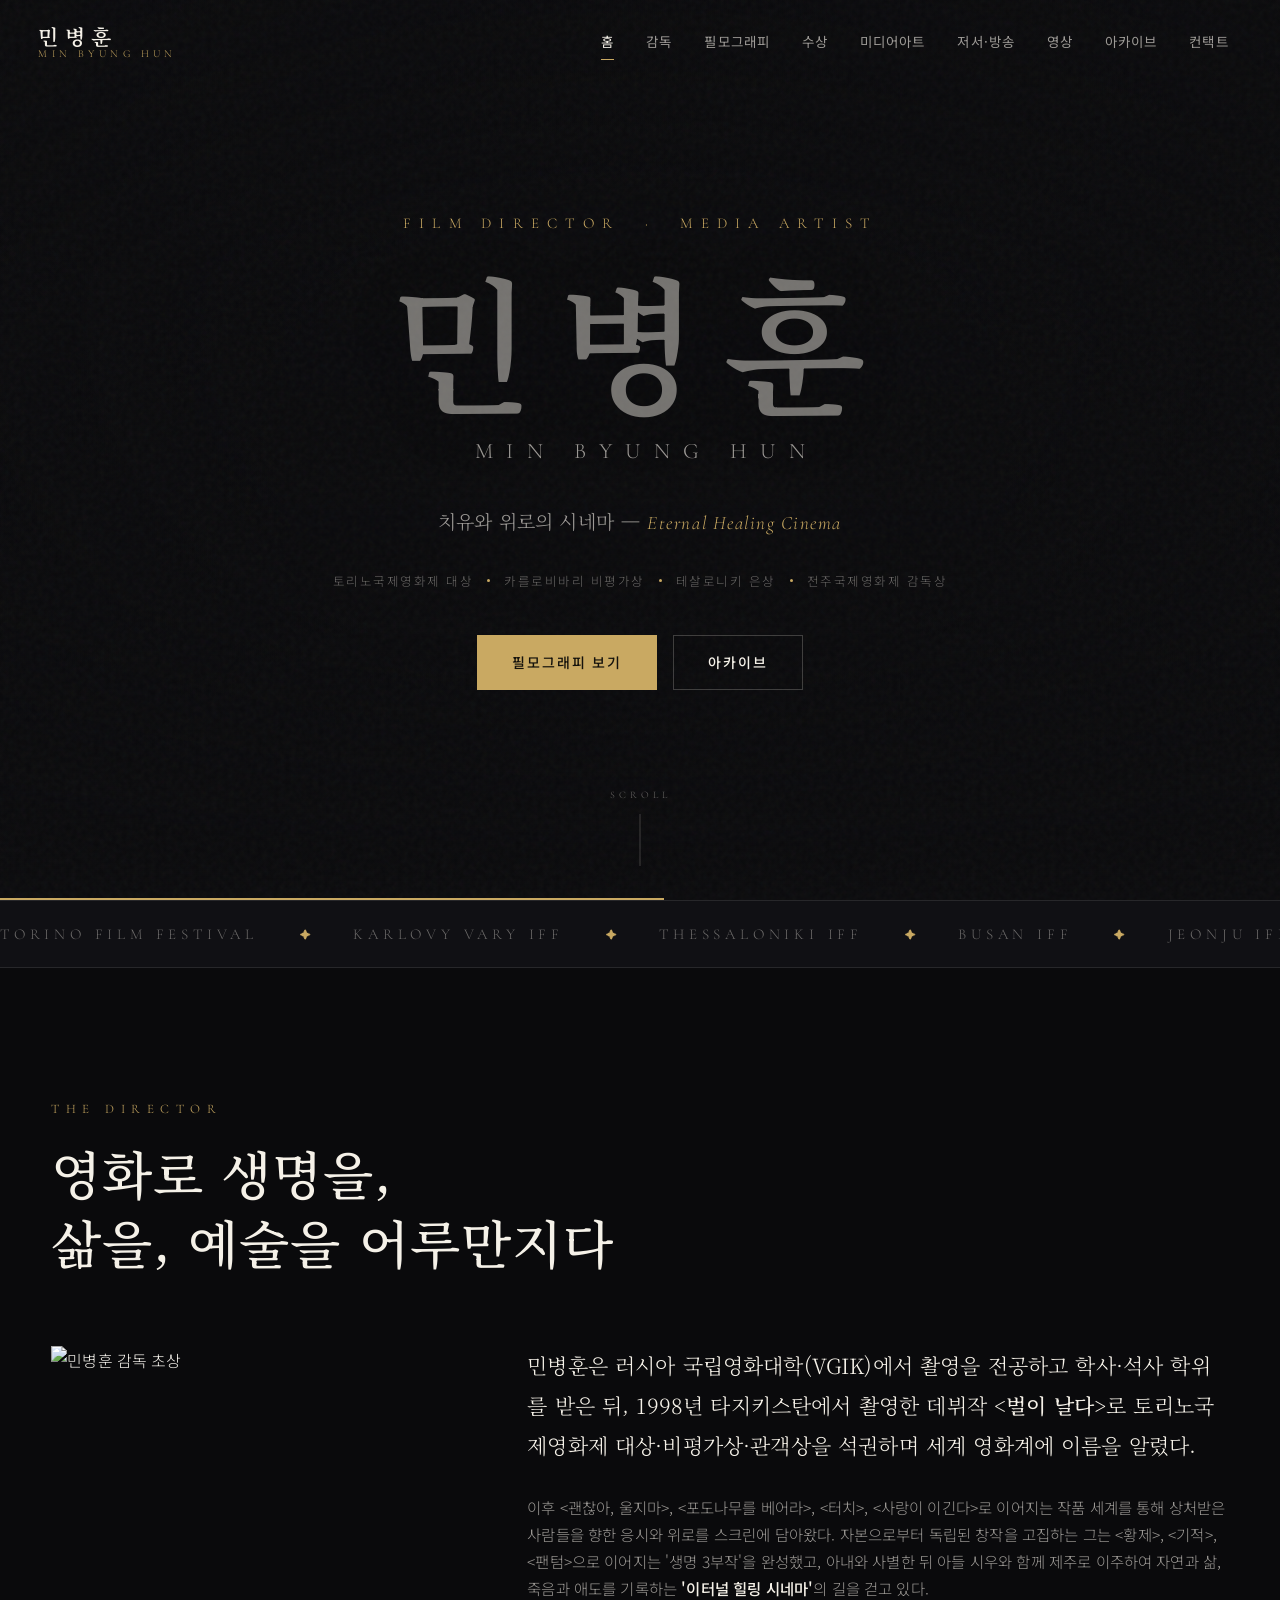
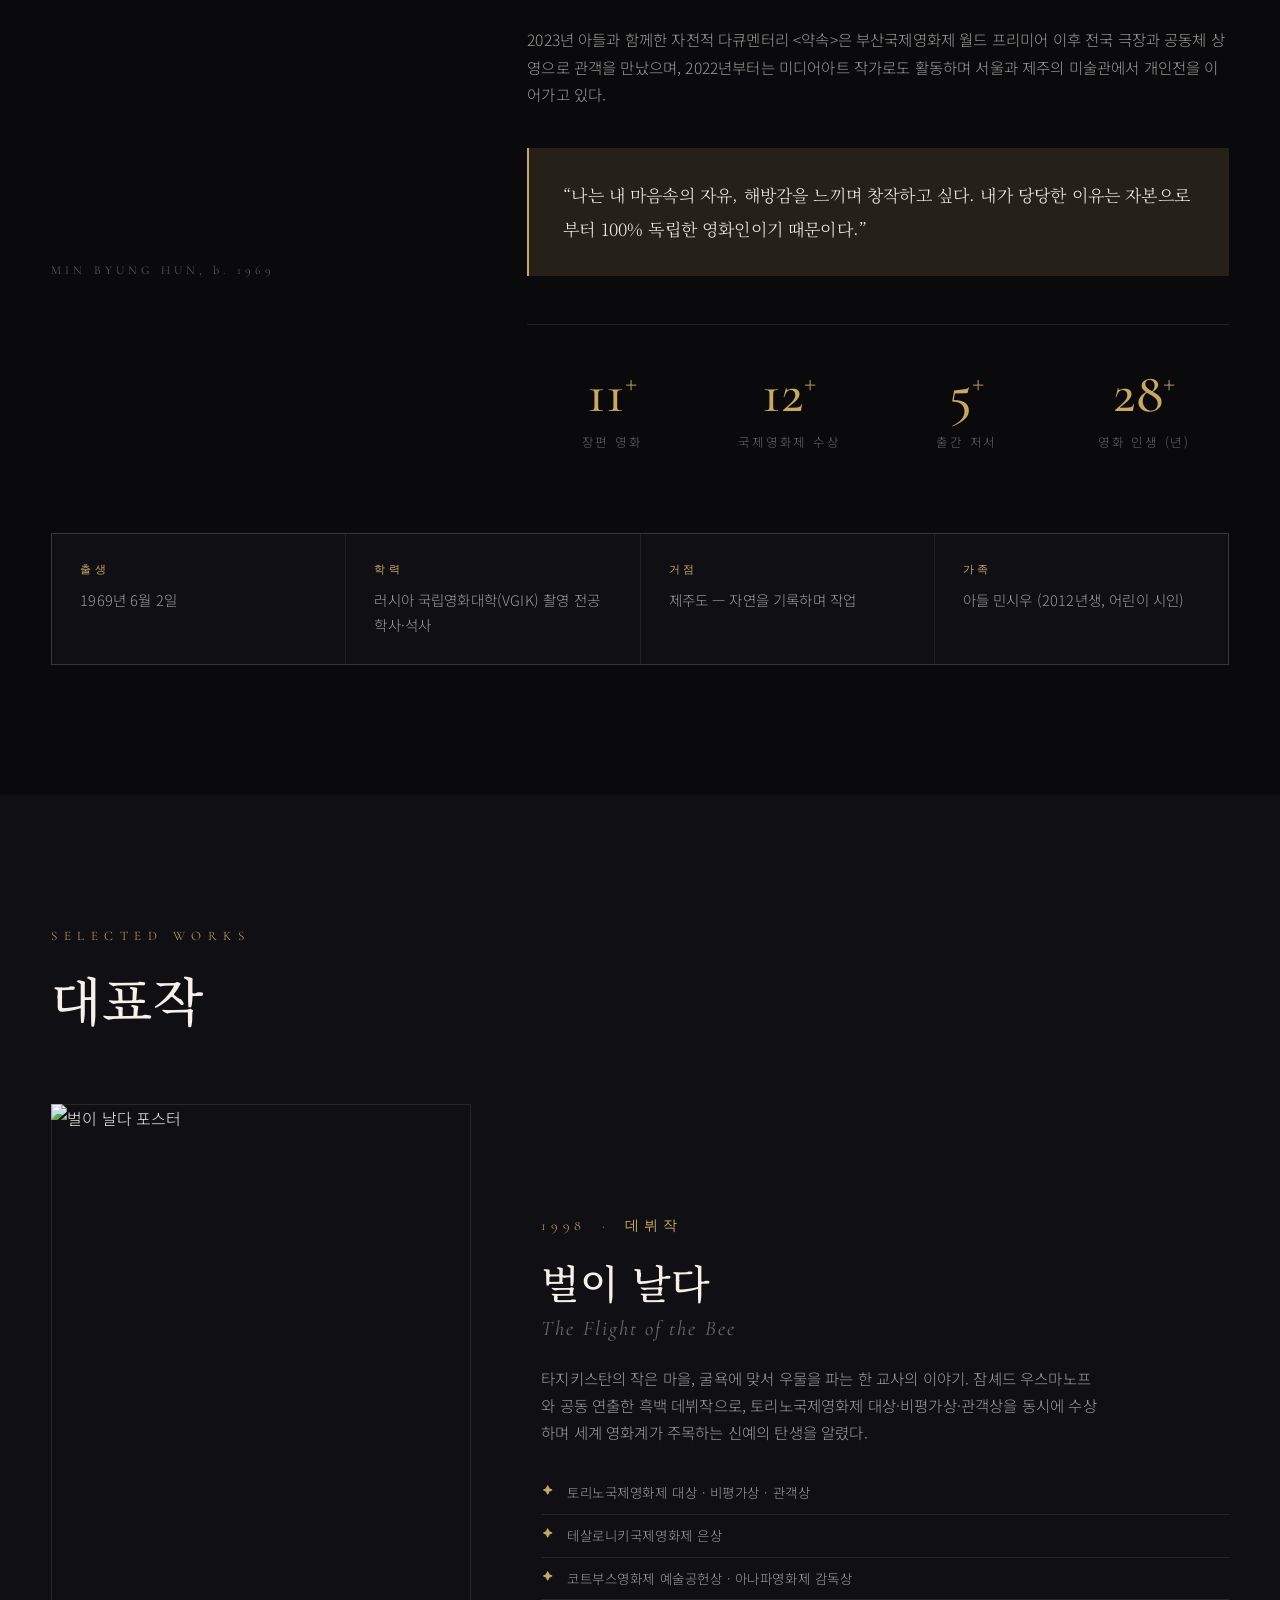
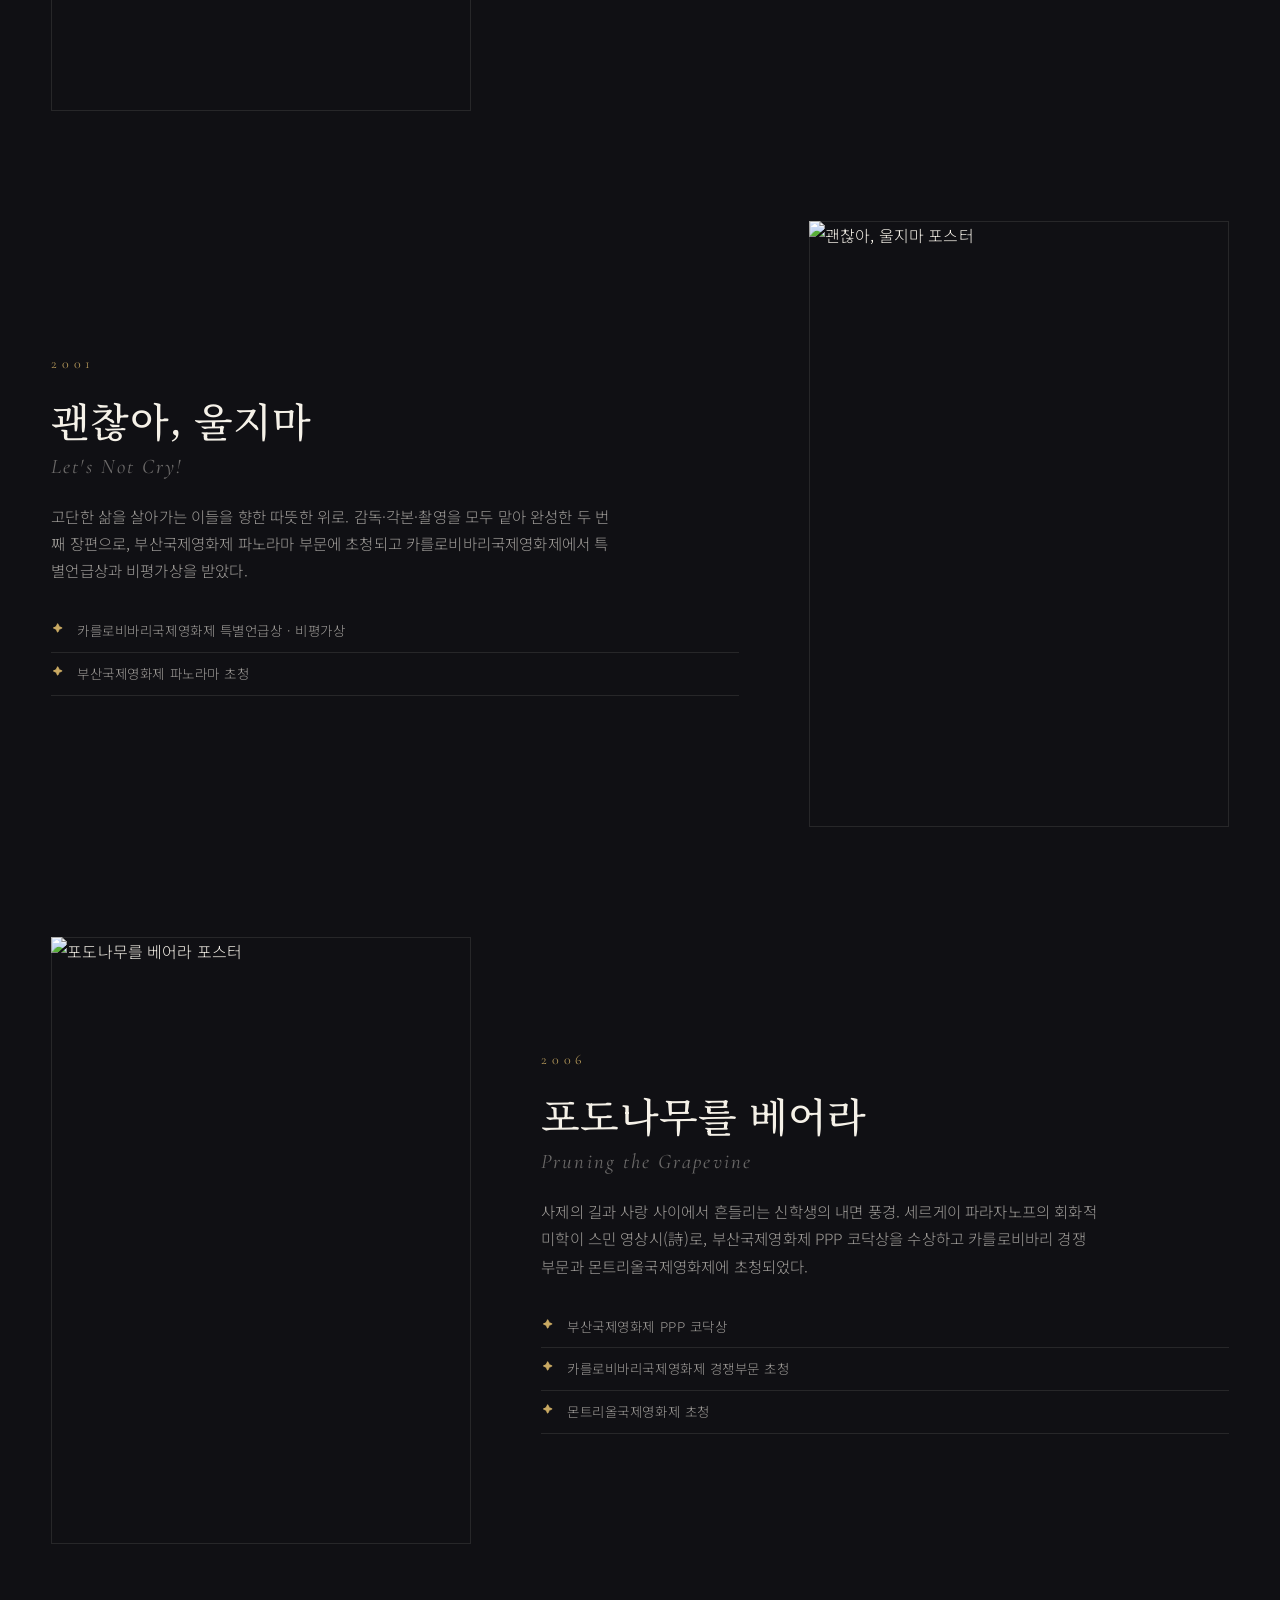
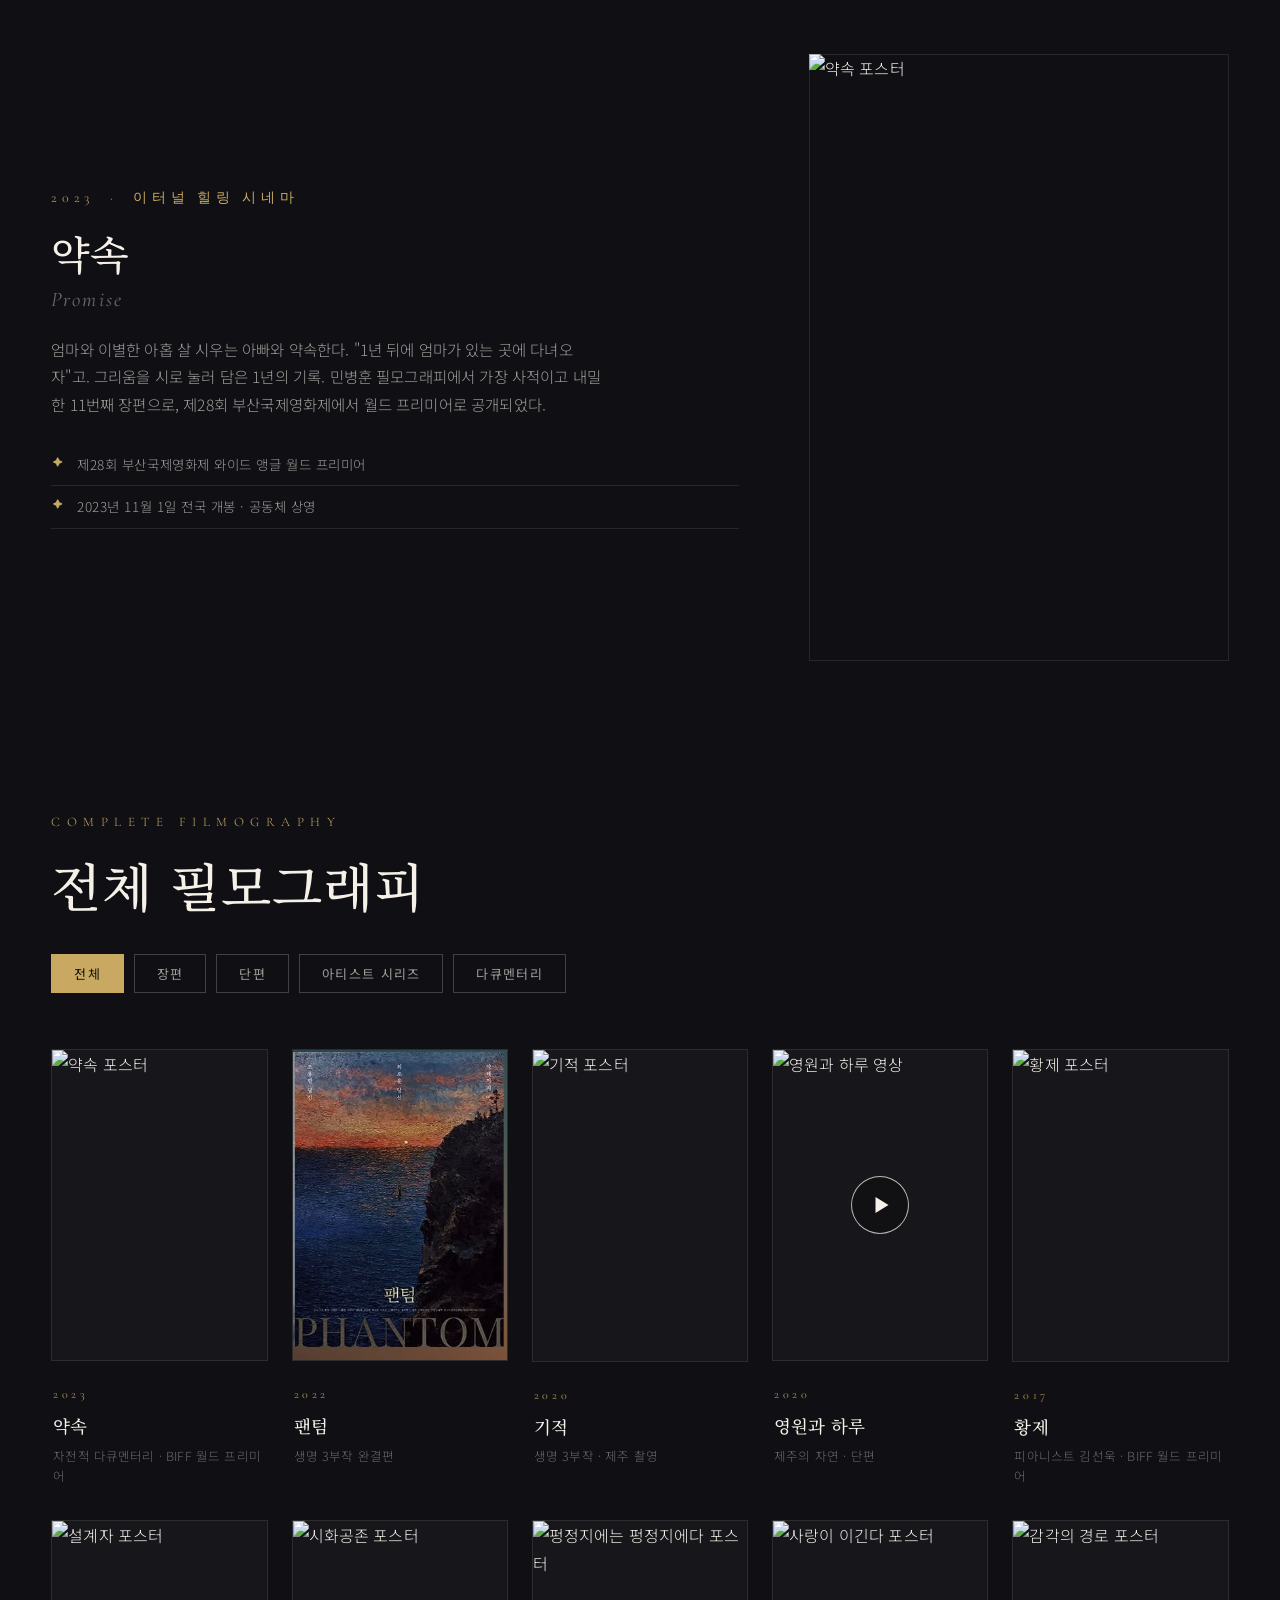
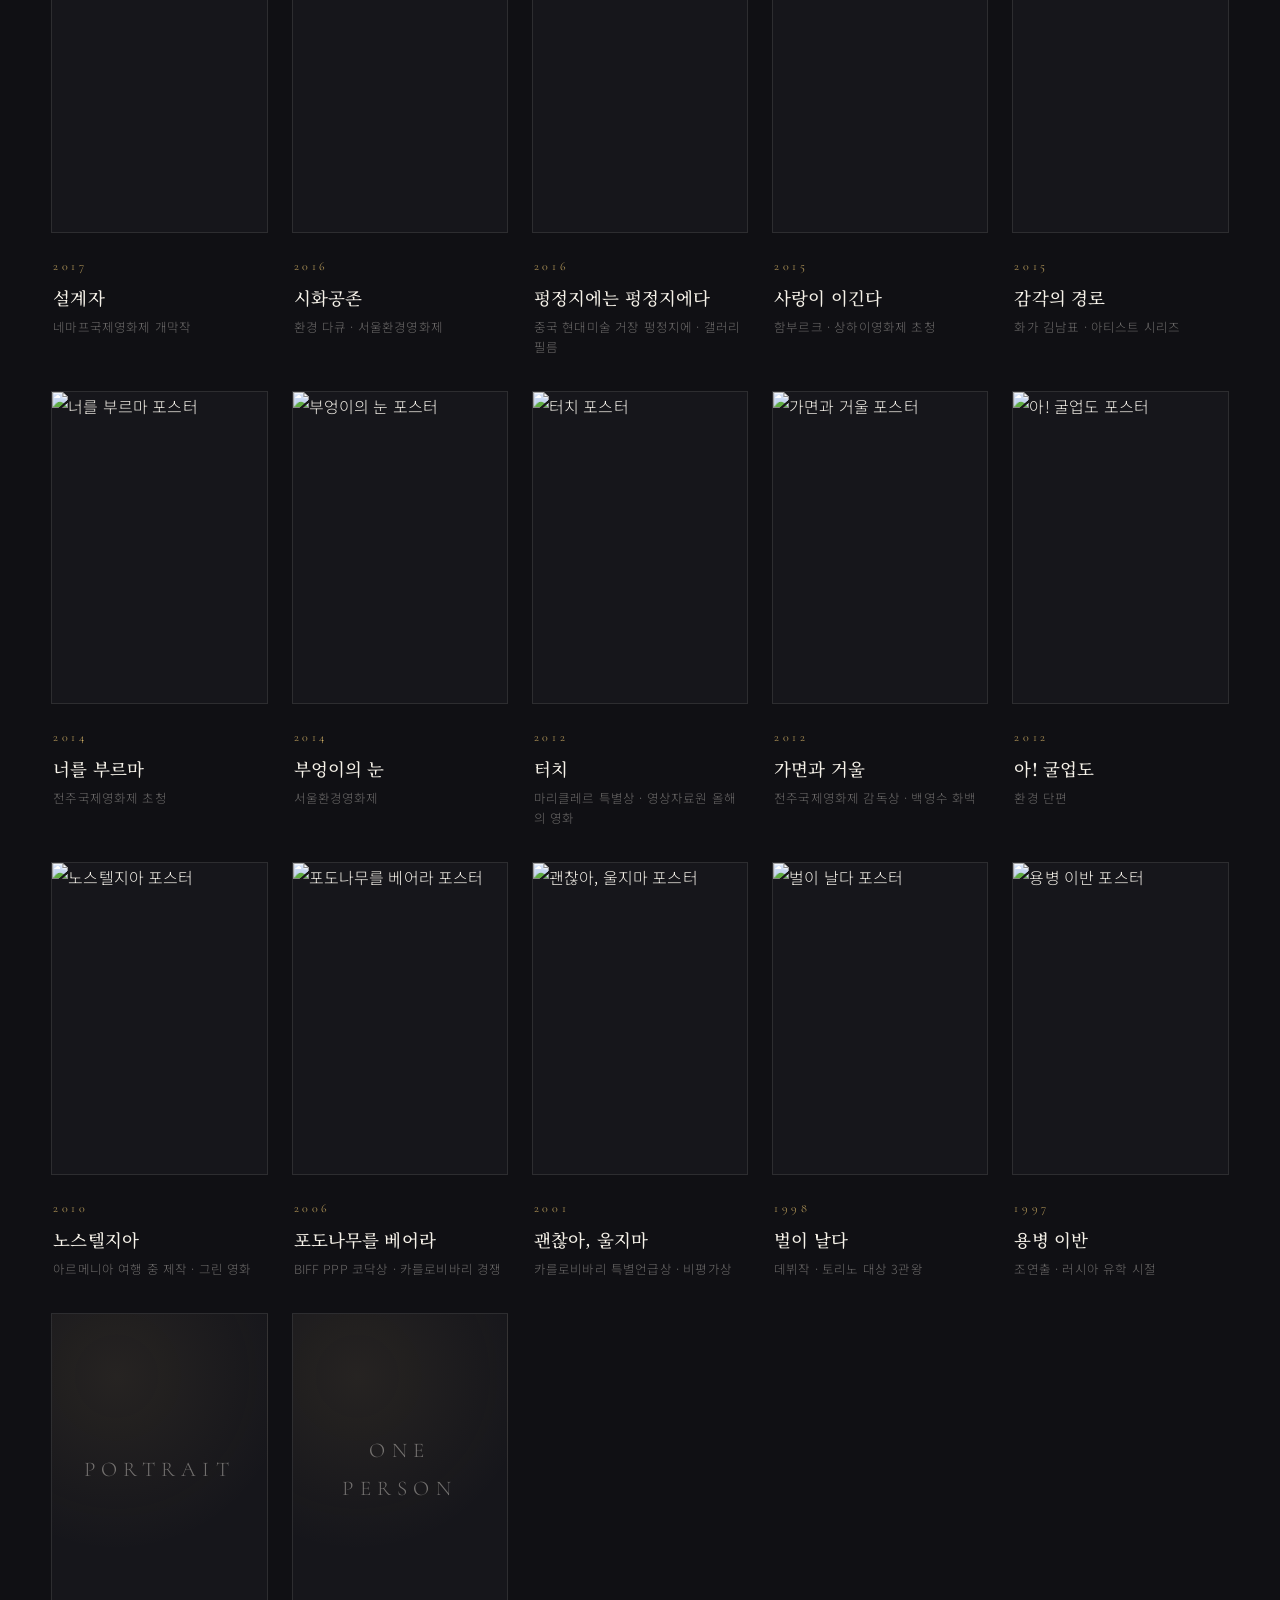
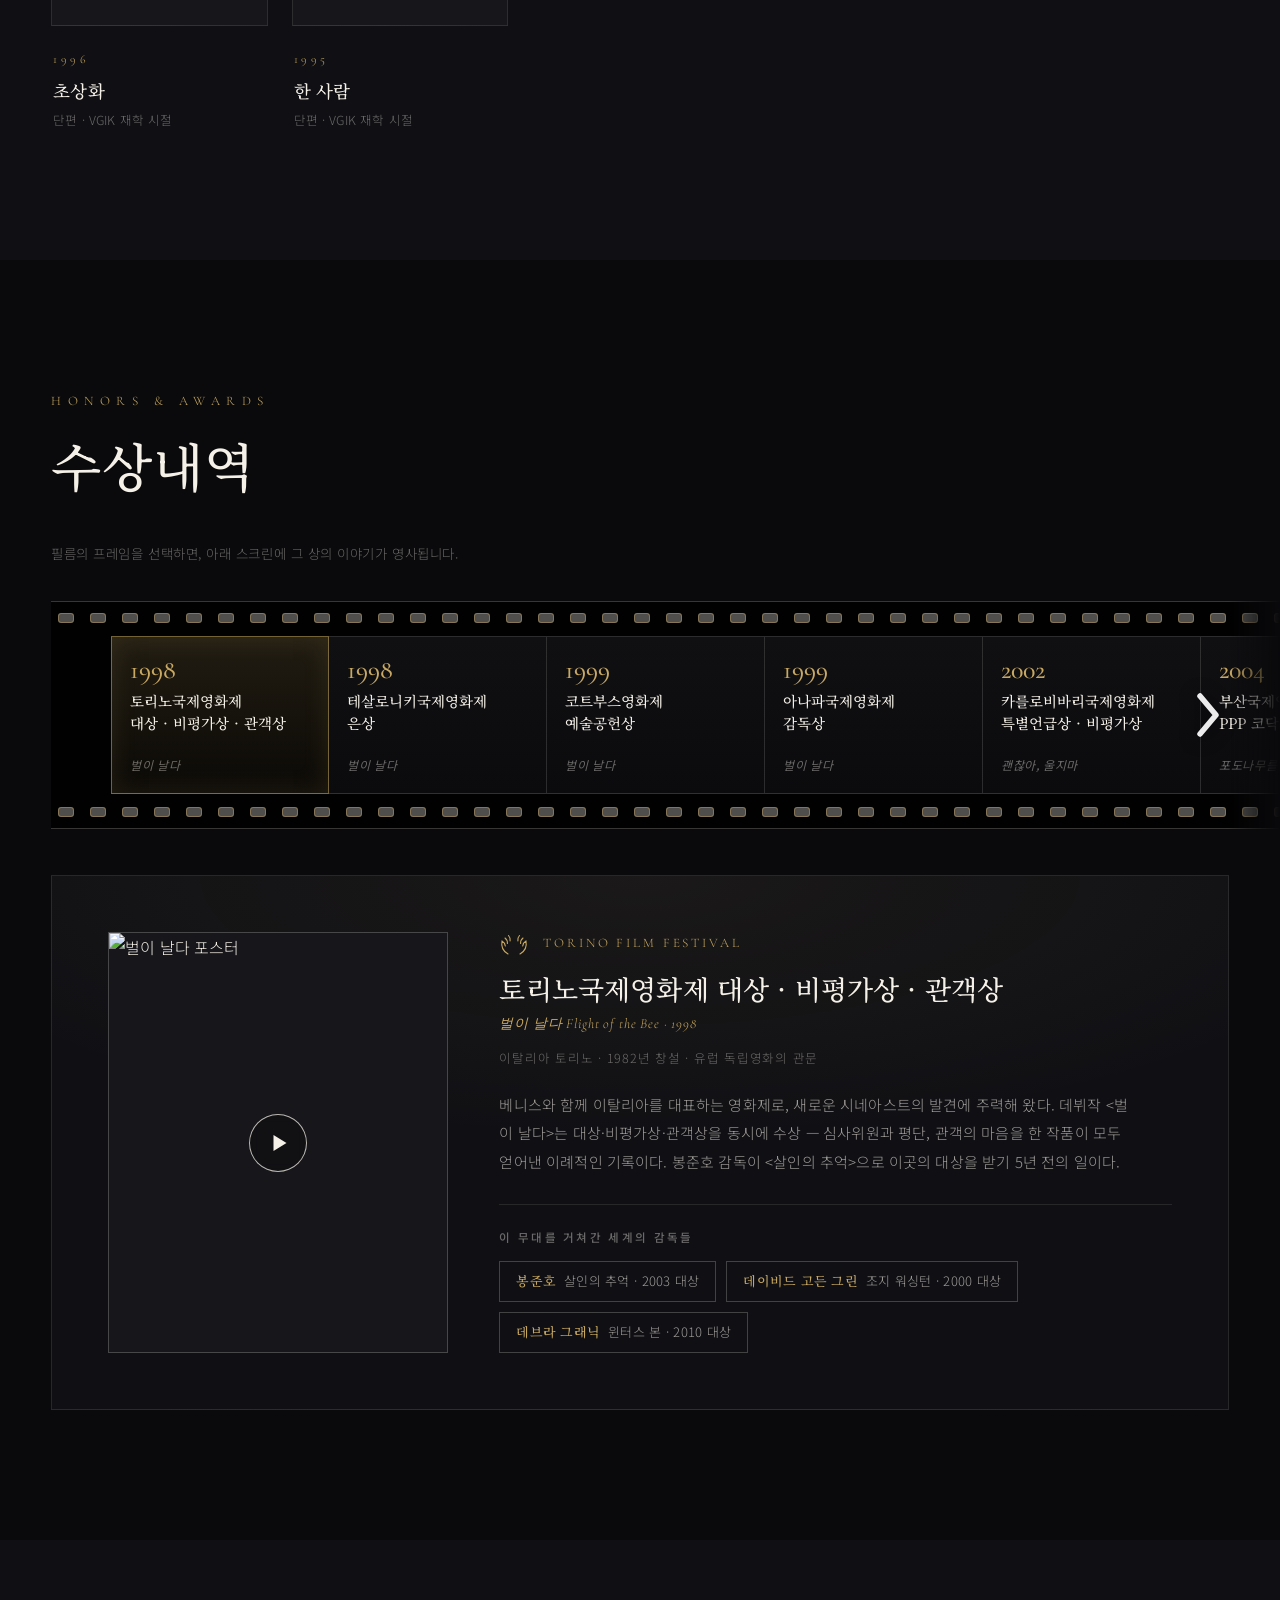
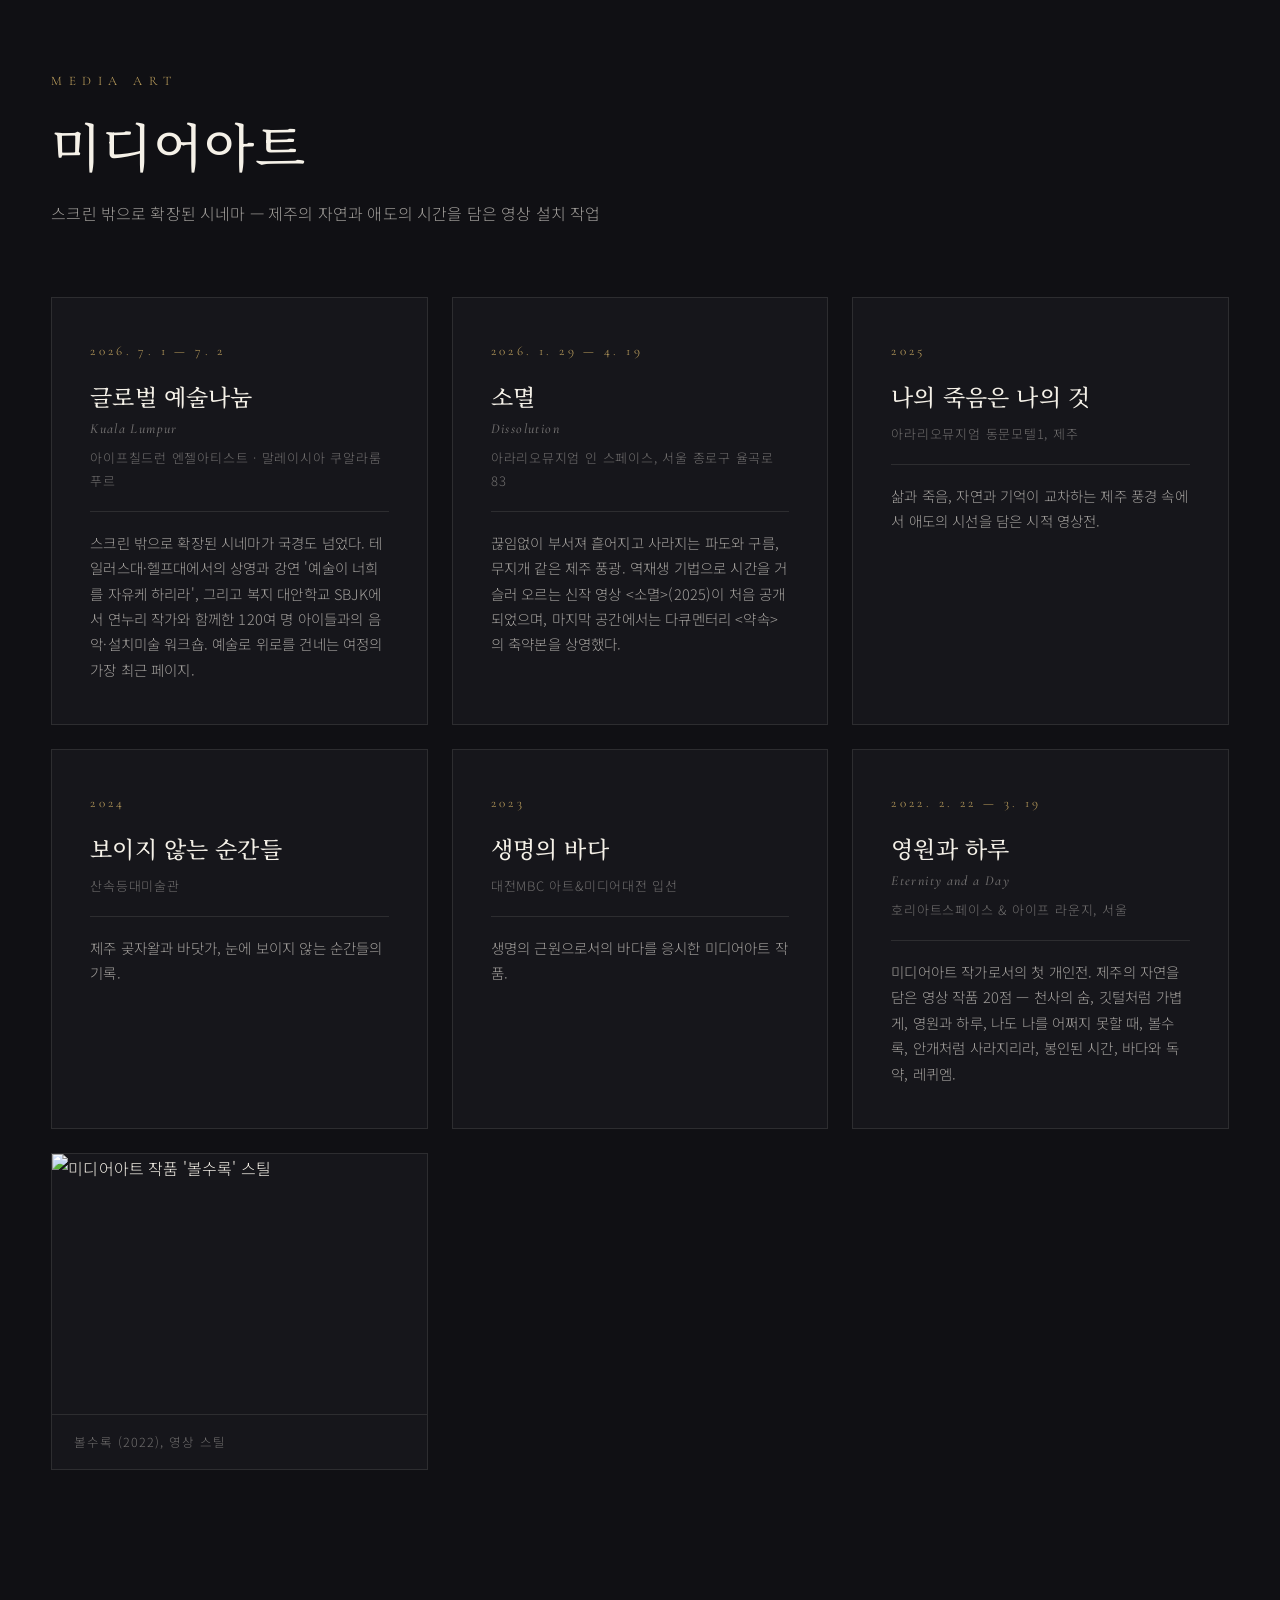
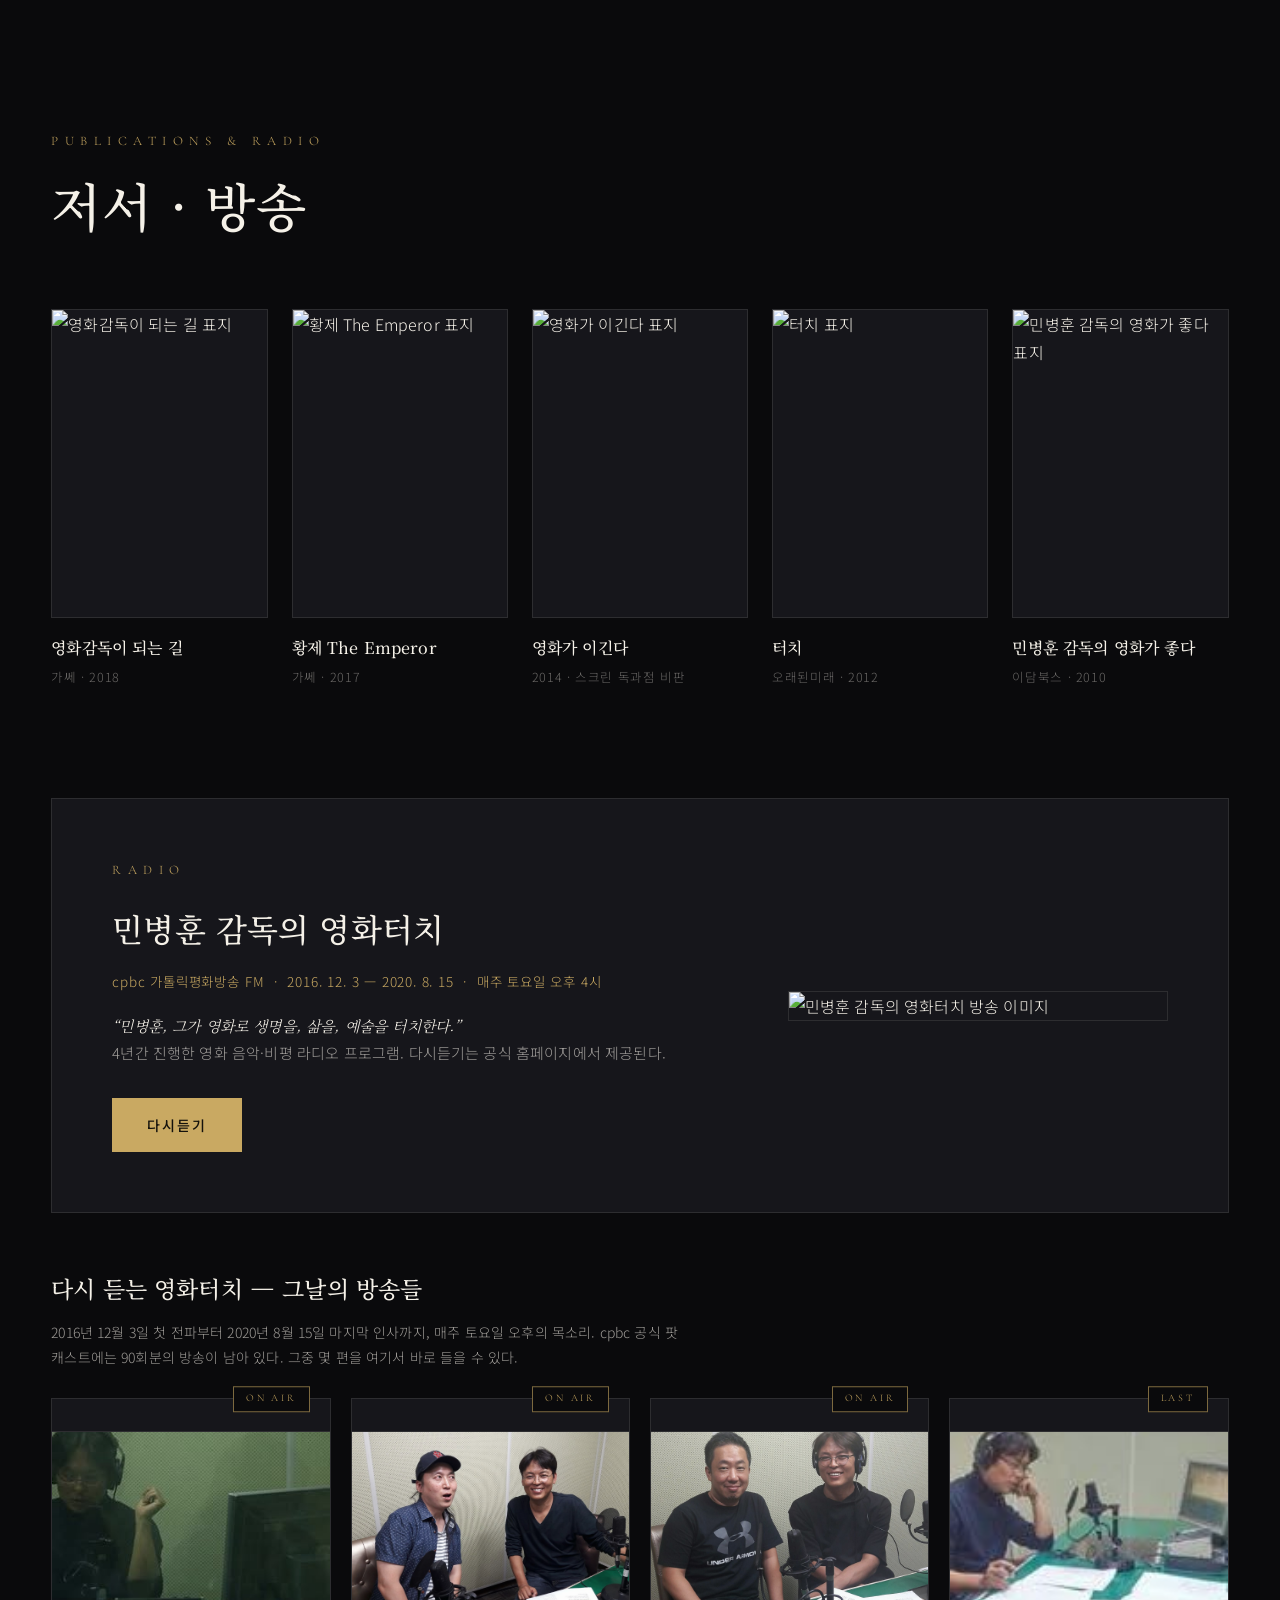
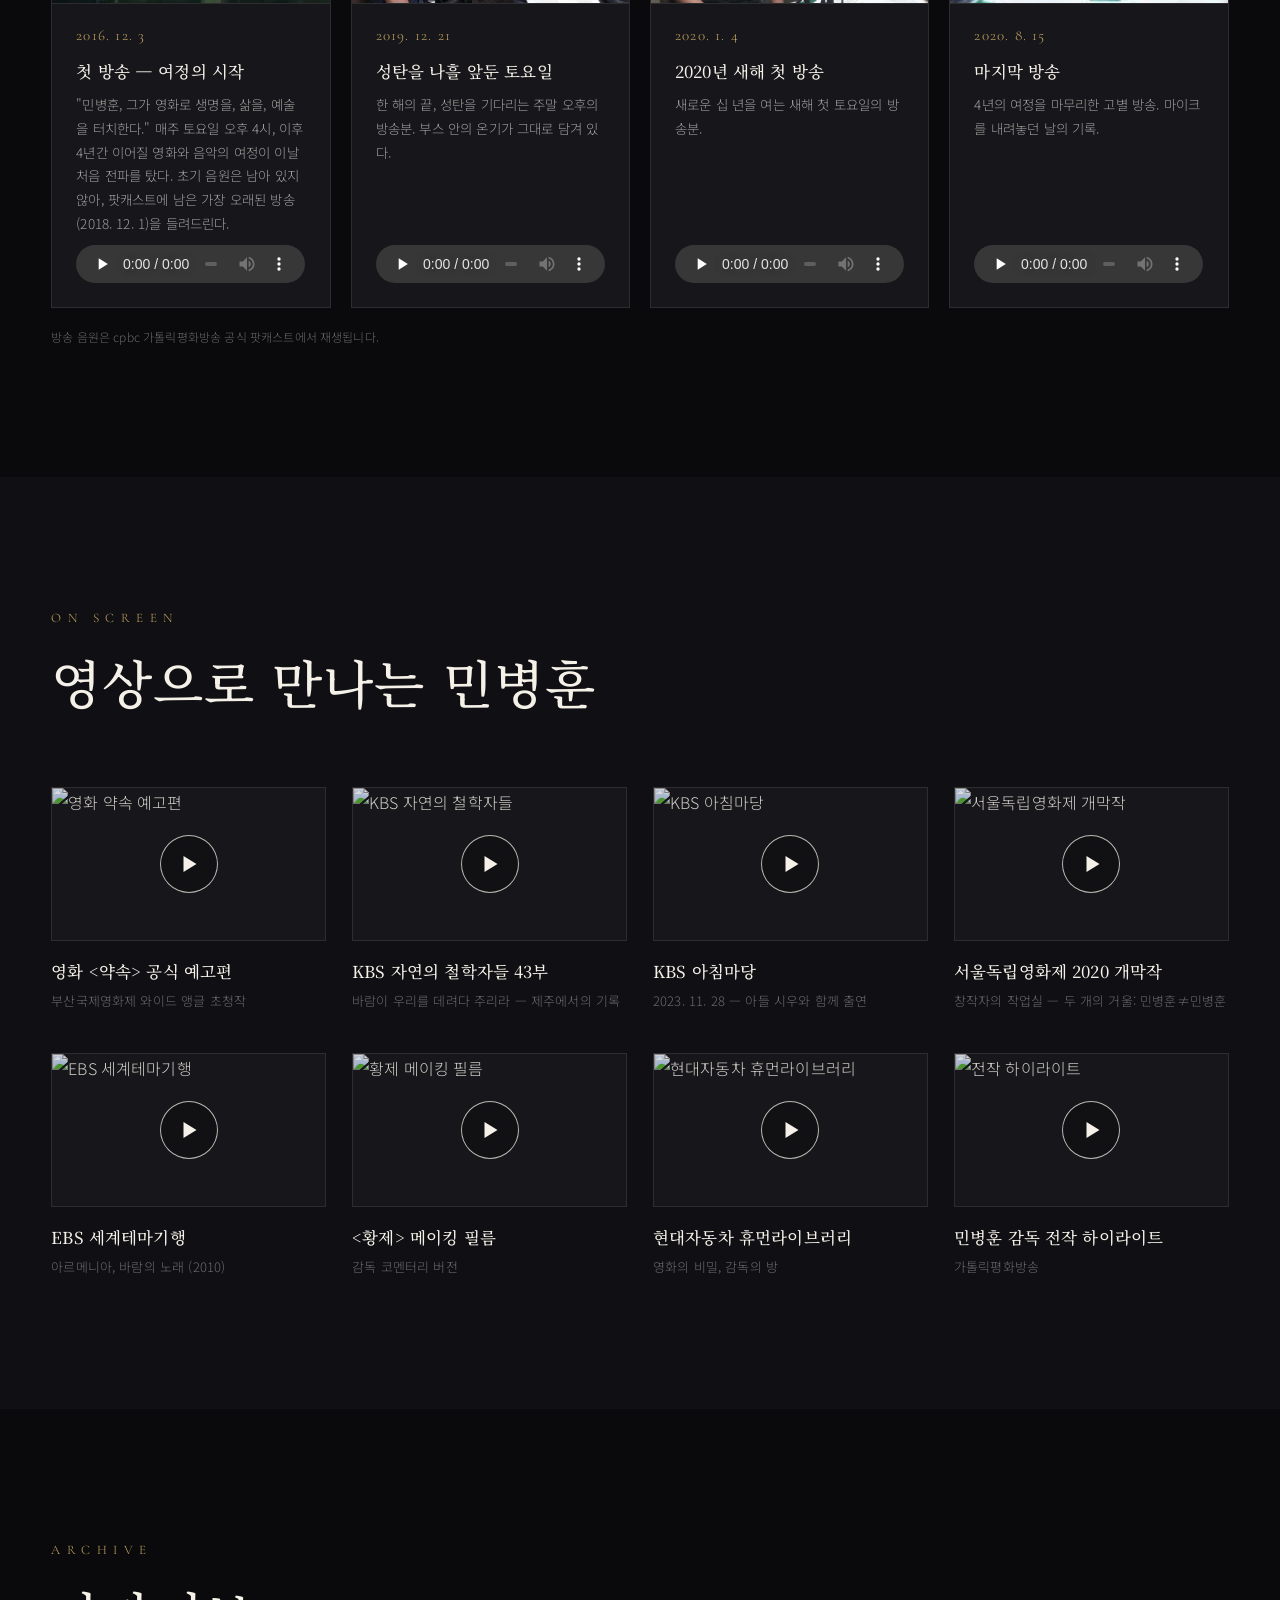
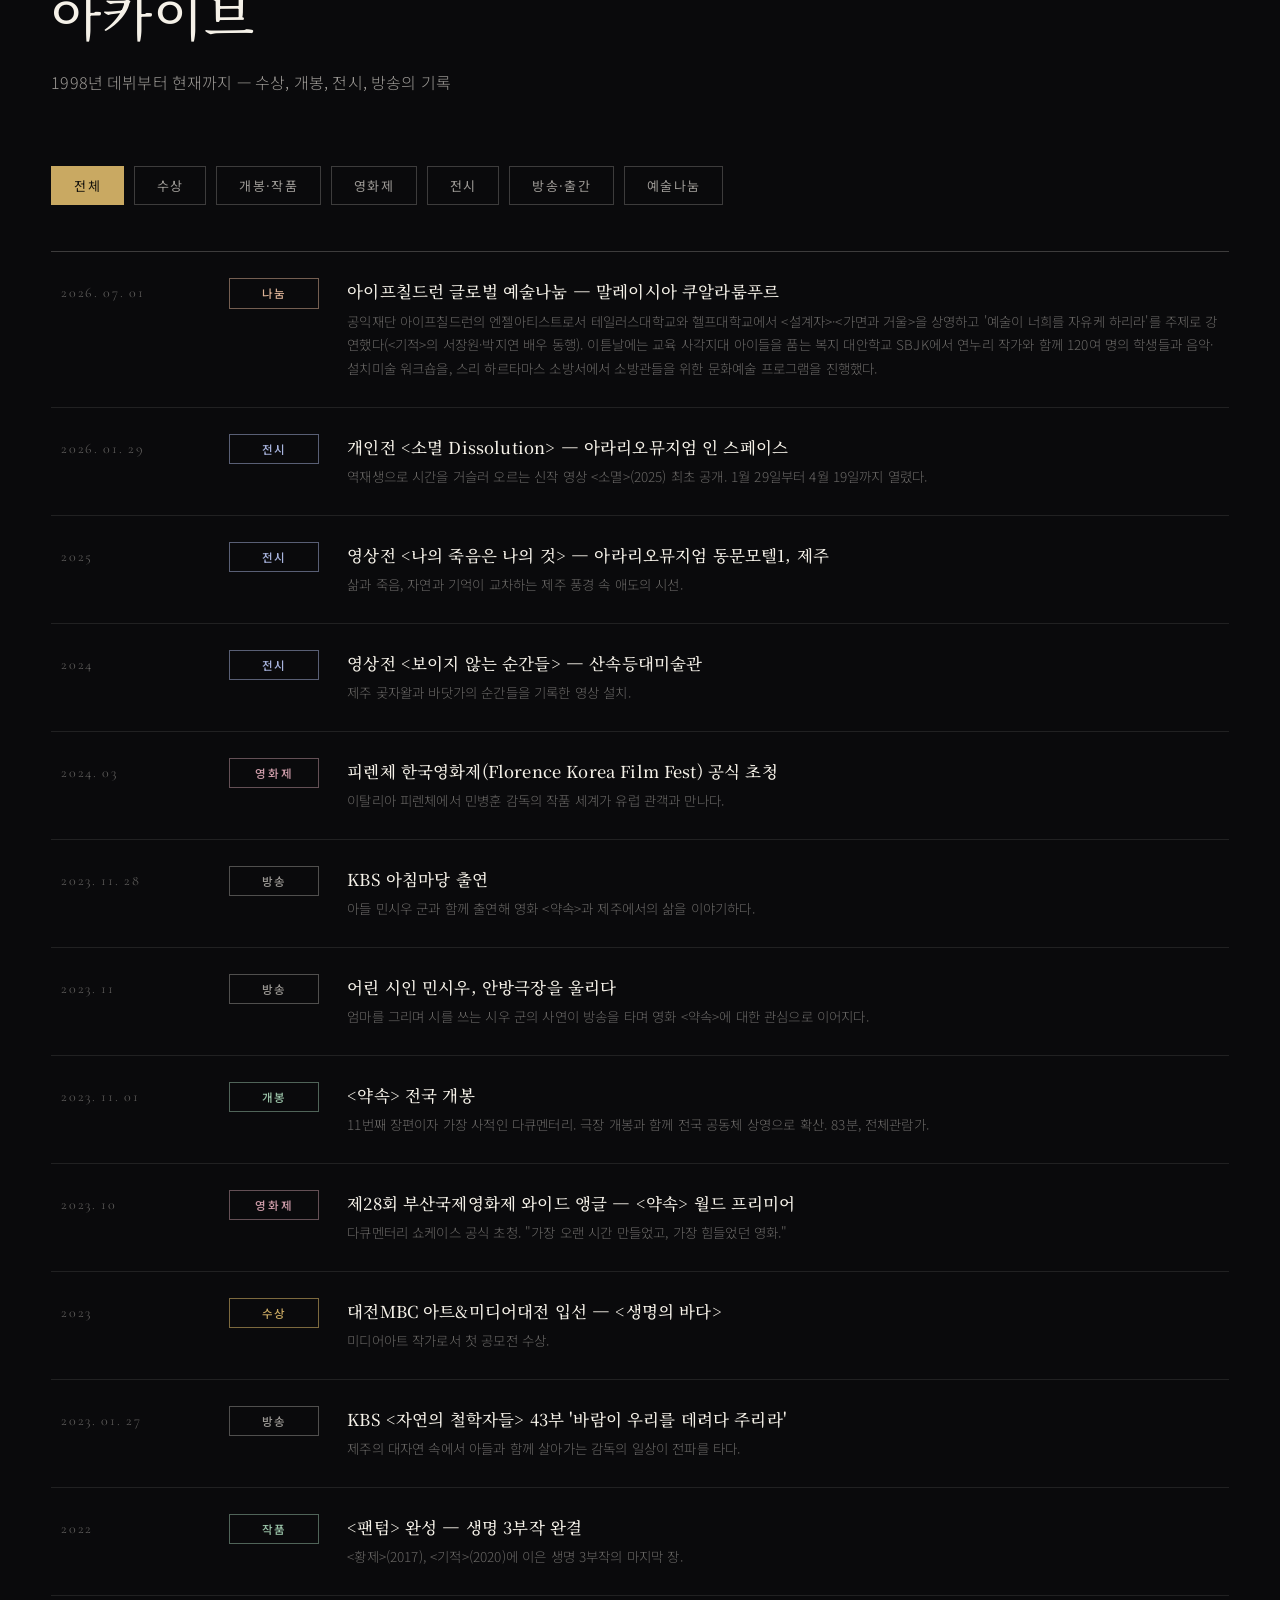
==== commit 753ada64: "Make mobile menu navigation failure-proof; defer hero preloading The overlay jump no longer relies o" ====
--- a/index.html
+++ b/index.html
@@ -9,7 +9,7 @@
     <link rel="preconnect" href="https://fonts.googleapis.com">
     <link rel="preconnect" href="https://fonts.gstatic.com" crossorigin>
     <link href="https://fonts.googleapis.com/css2?family=Cormorant+Garamond:ital,wght@0,400;0,500;0,600;0,700;1,400&family=Noto+Serif+KR:wght@300;400;500;600;700&family=Noto+Sans+KR:wght@300;400;500;700&display=swap" rel="stylesheet">
-    <link rel="stylesheet" href="style.css?v=20260711035614">
+    <link rel="stylesheet" href="style.css?v=20260711145218">
 </head>
 <body>
 
@@ -986,6 +986,6 @@
         </div>
     </footer>
 
-    <script src="app.js?v=20260711035614"></script>
+    <script src="app.js?v=20260711145218"></script>
 </body>
 </html>
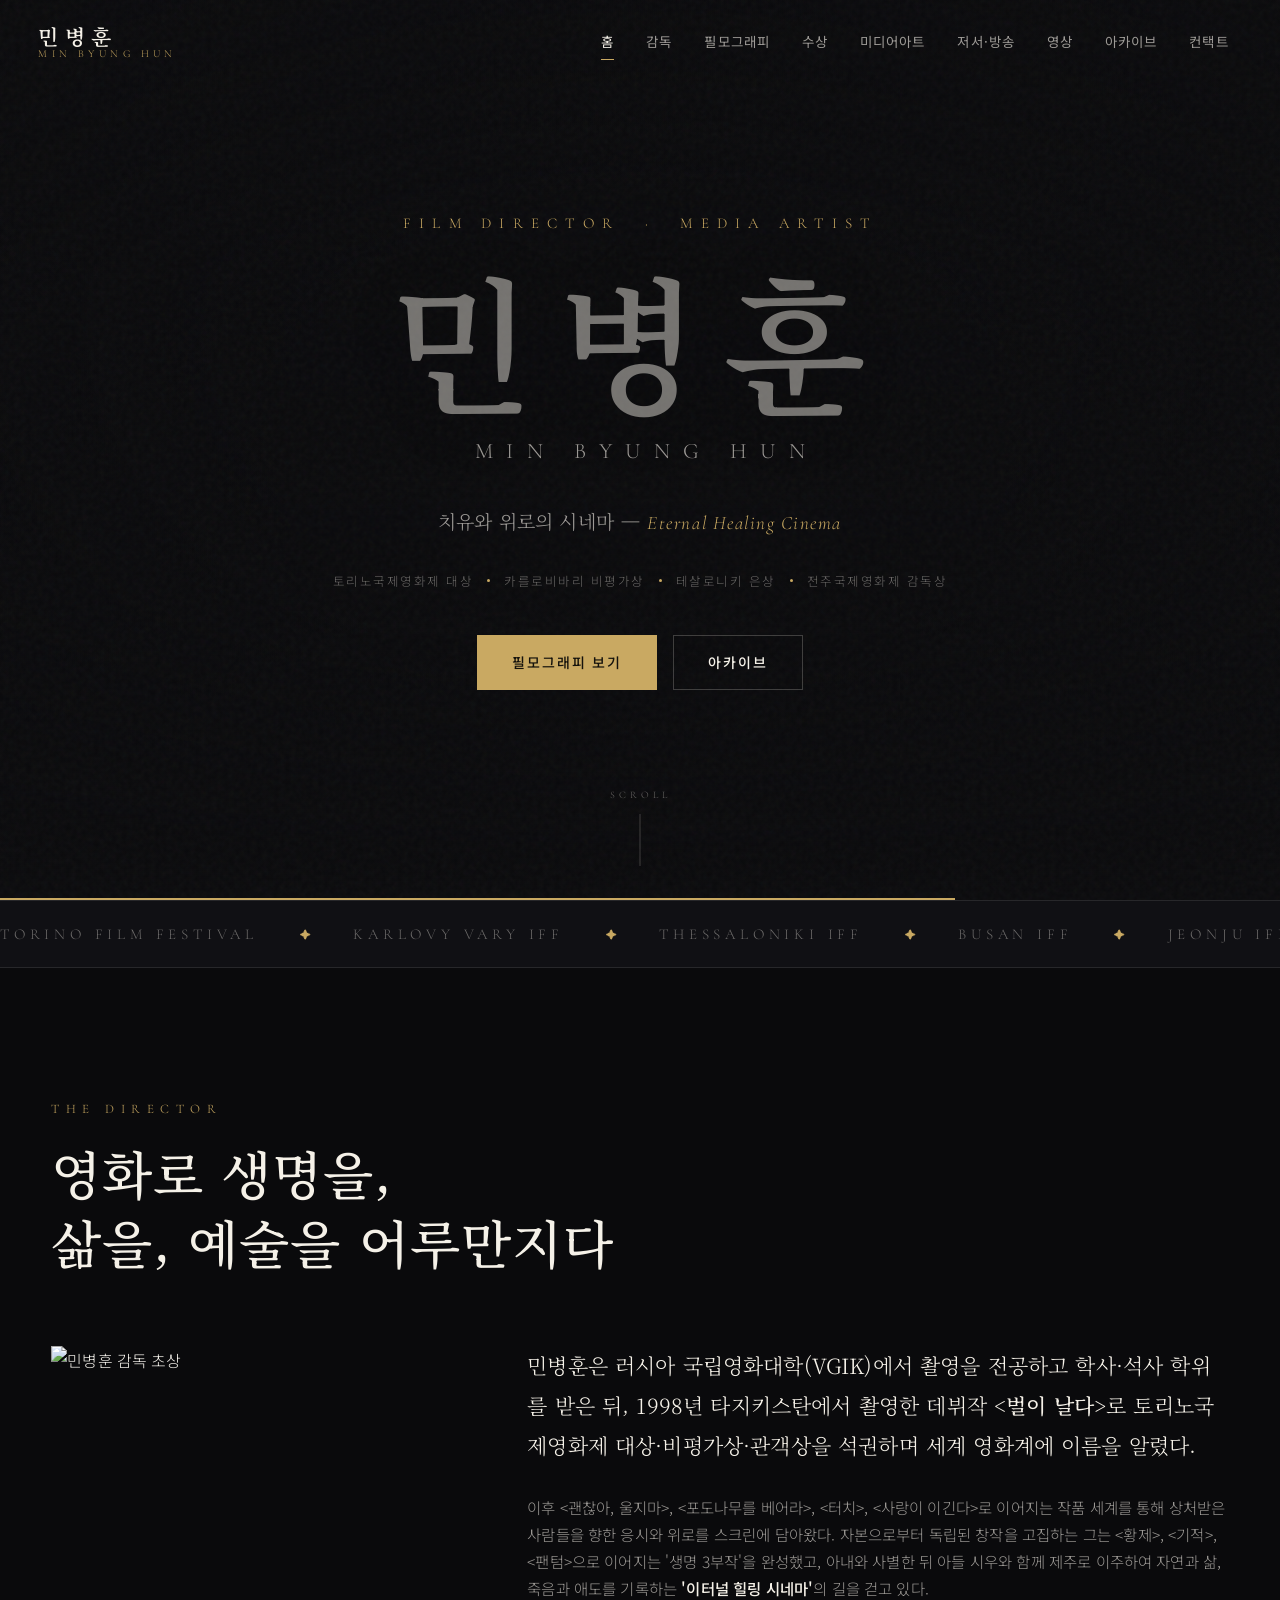
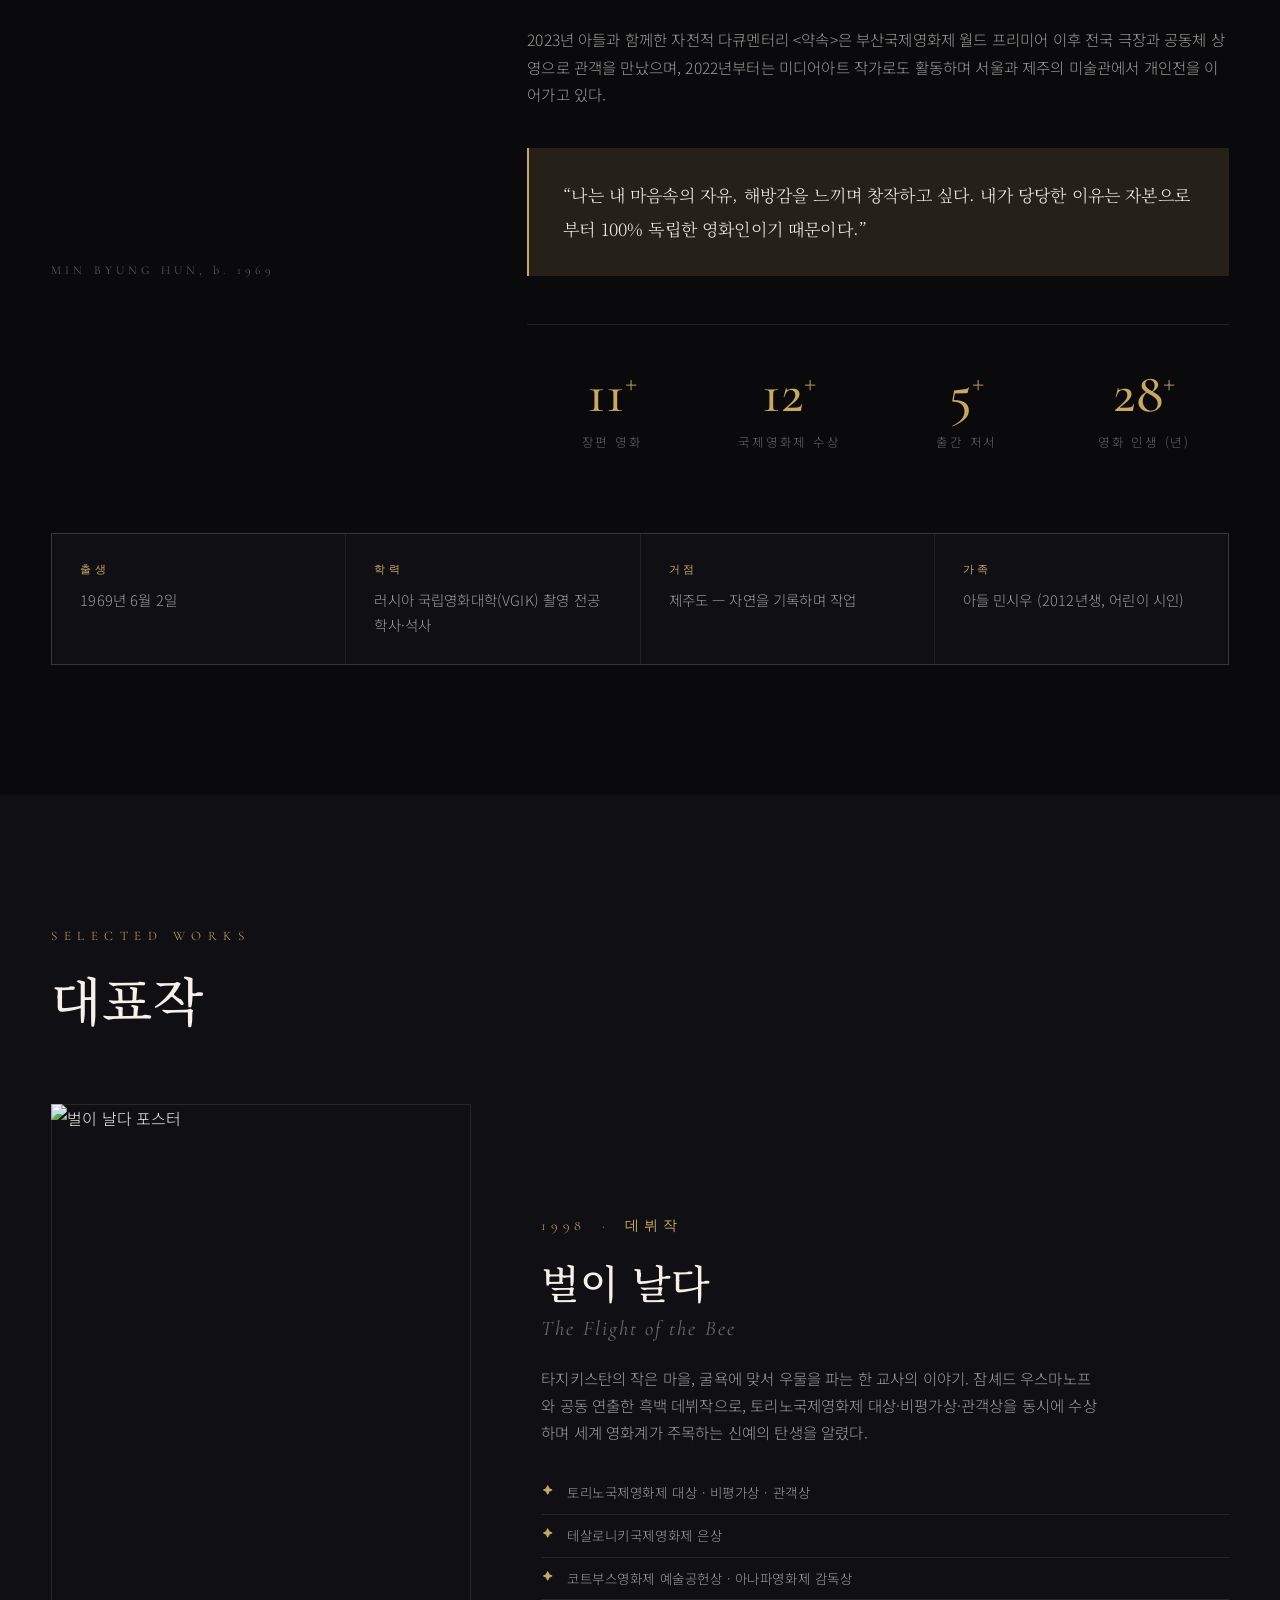
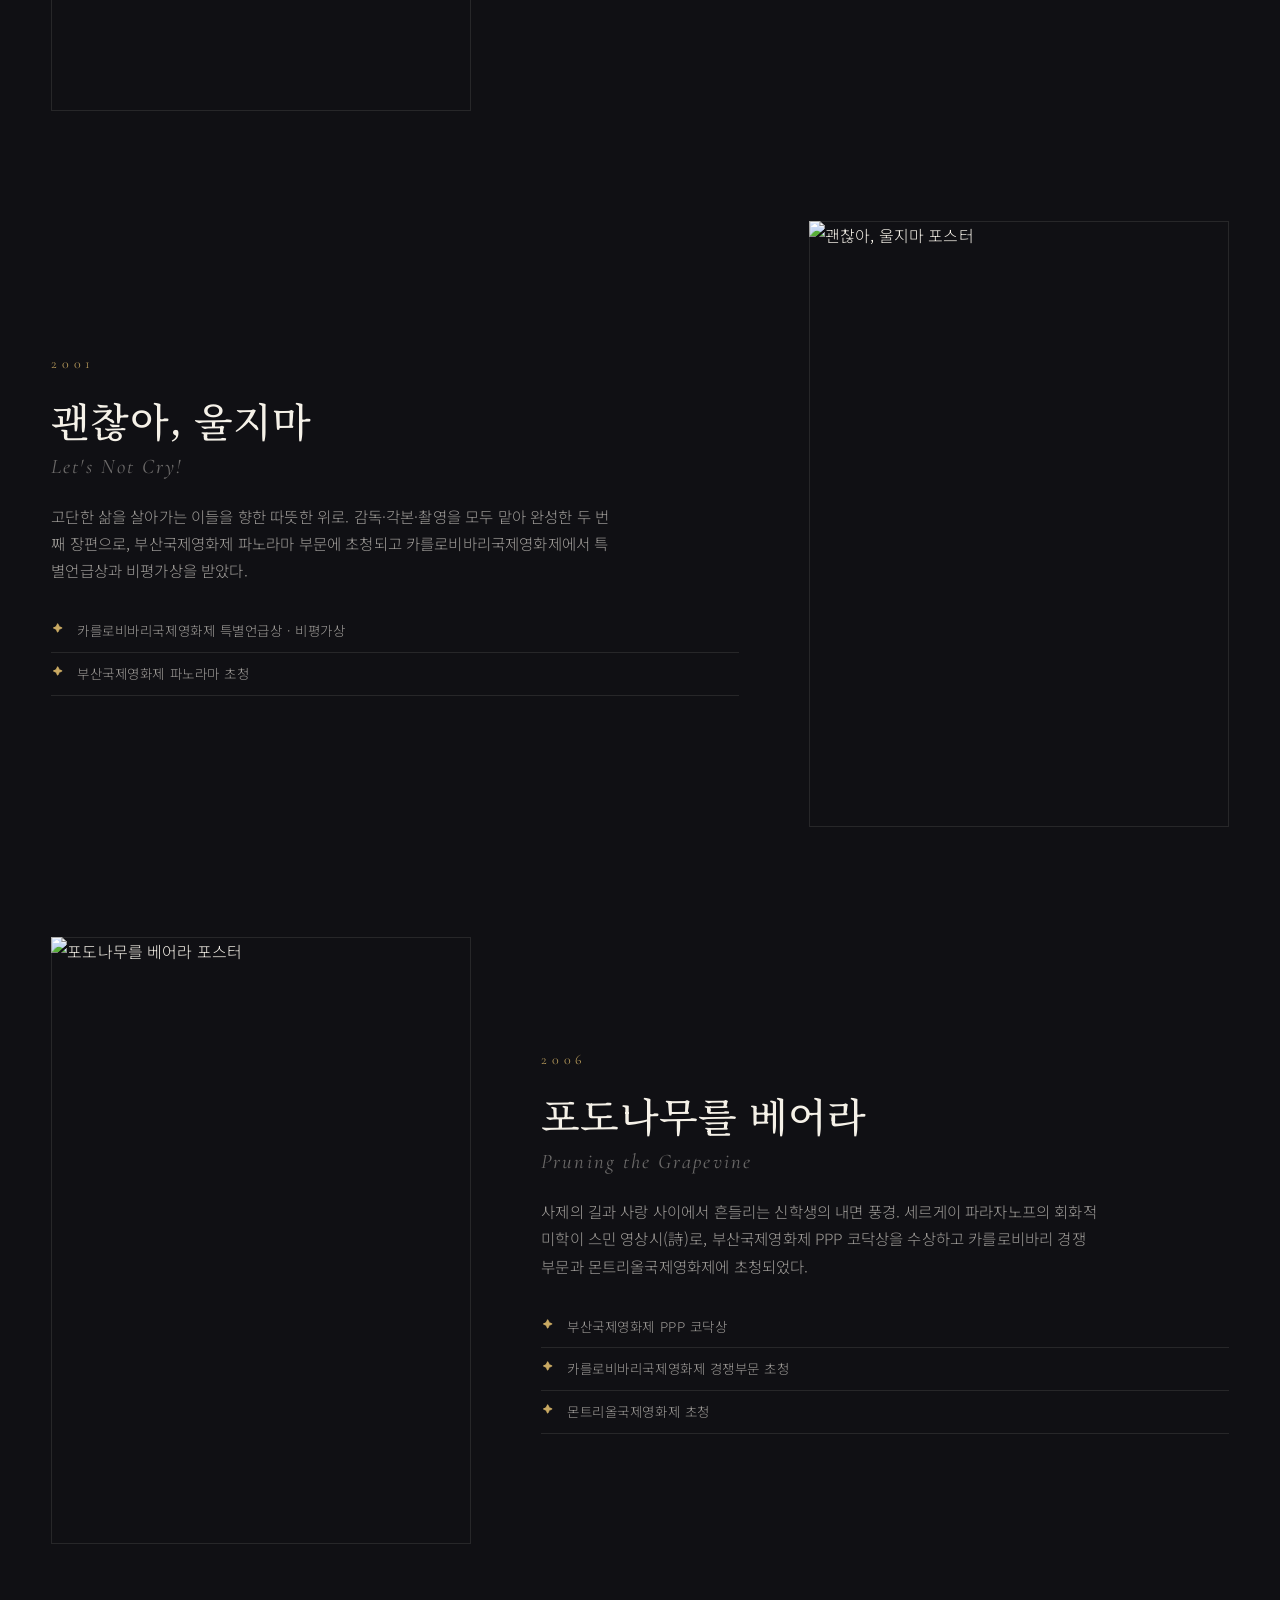
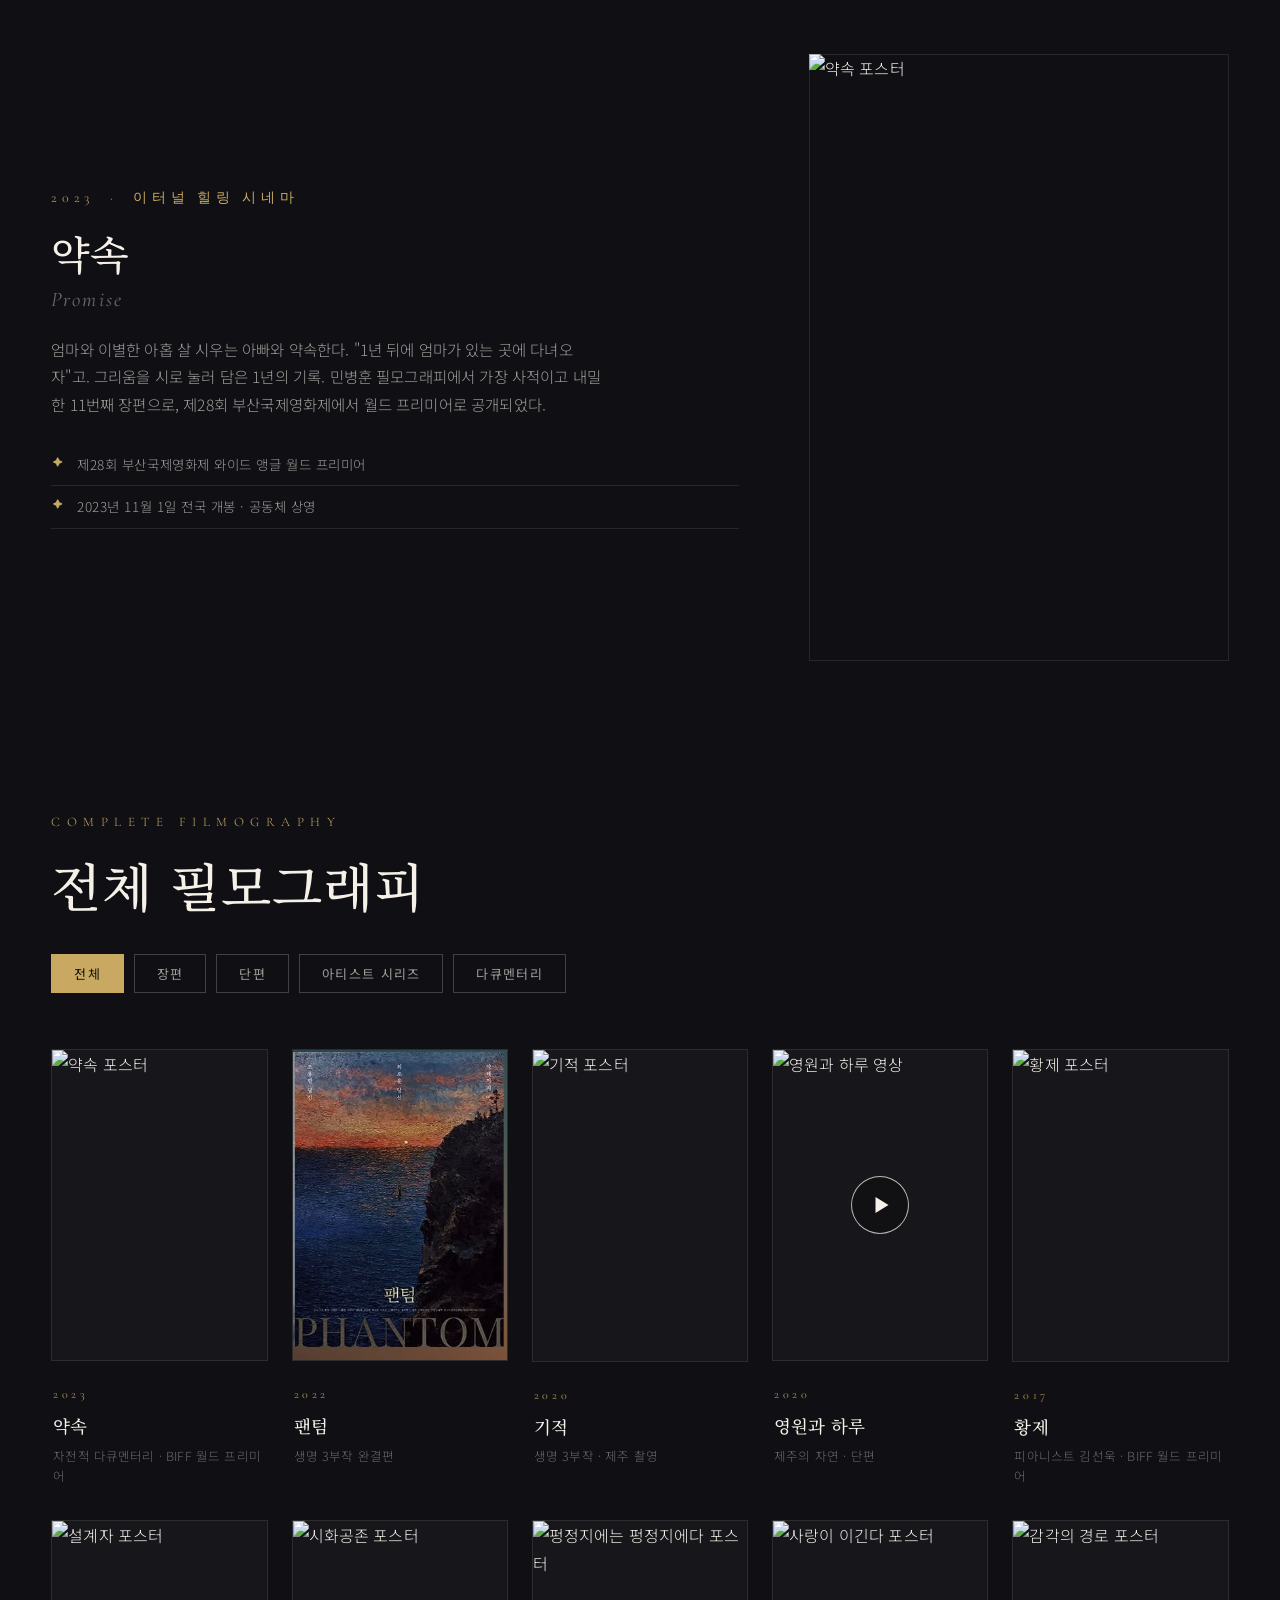
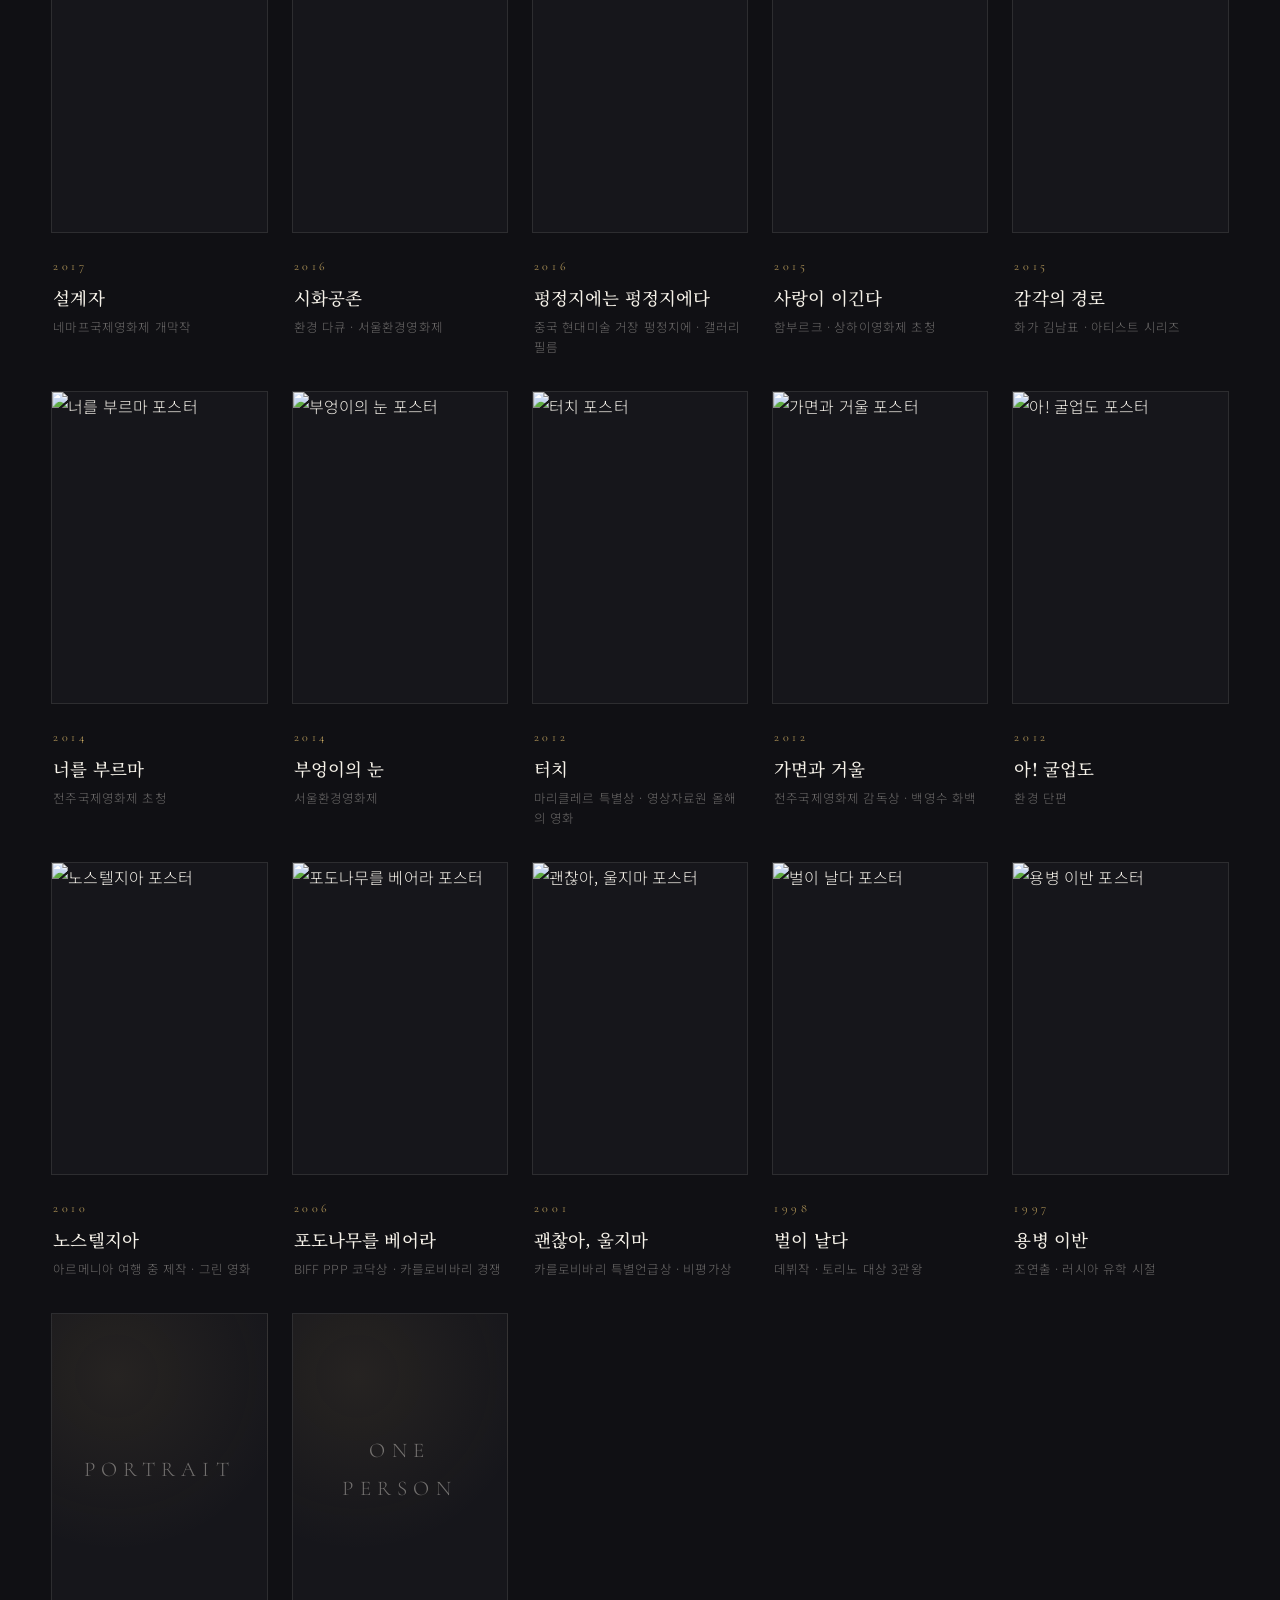
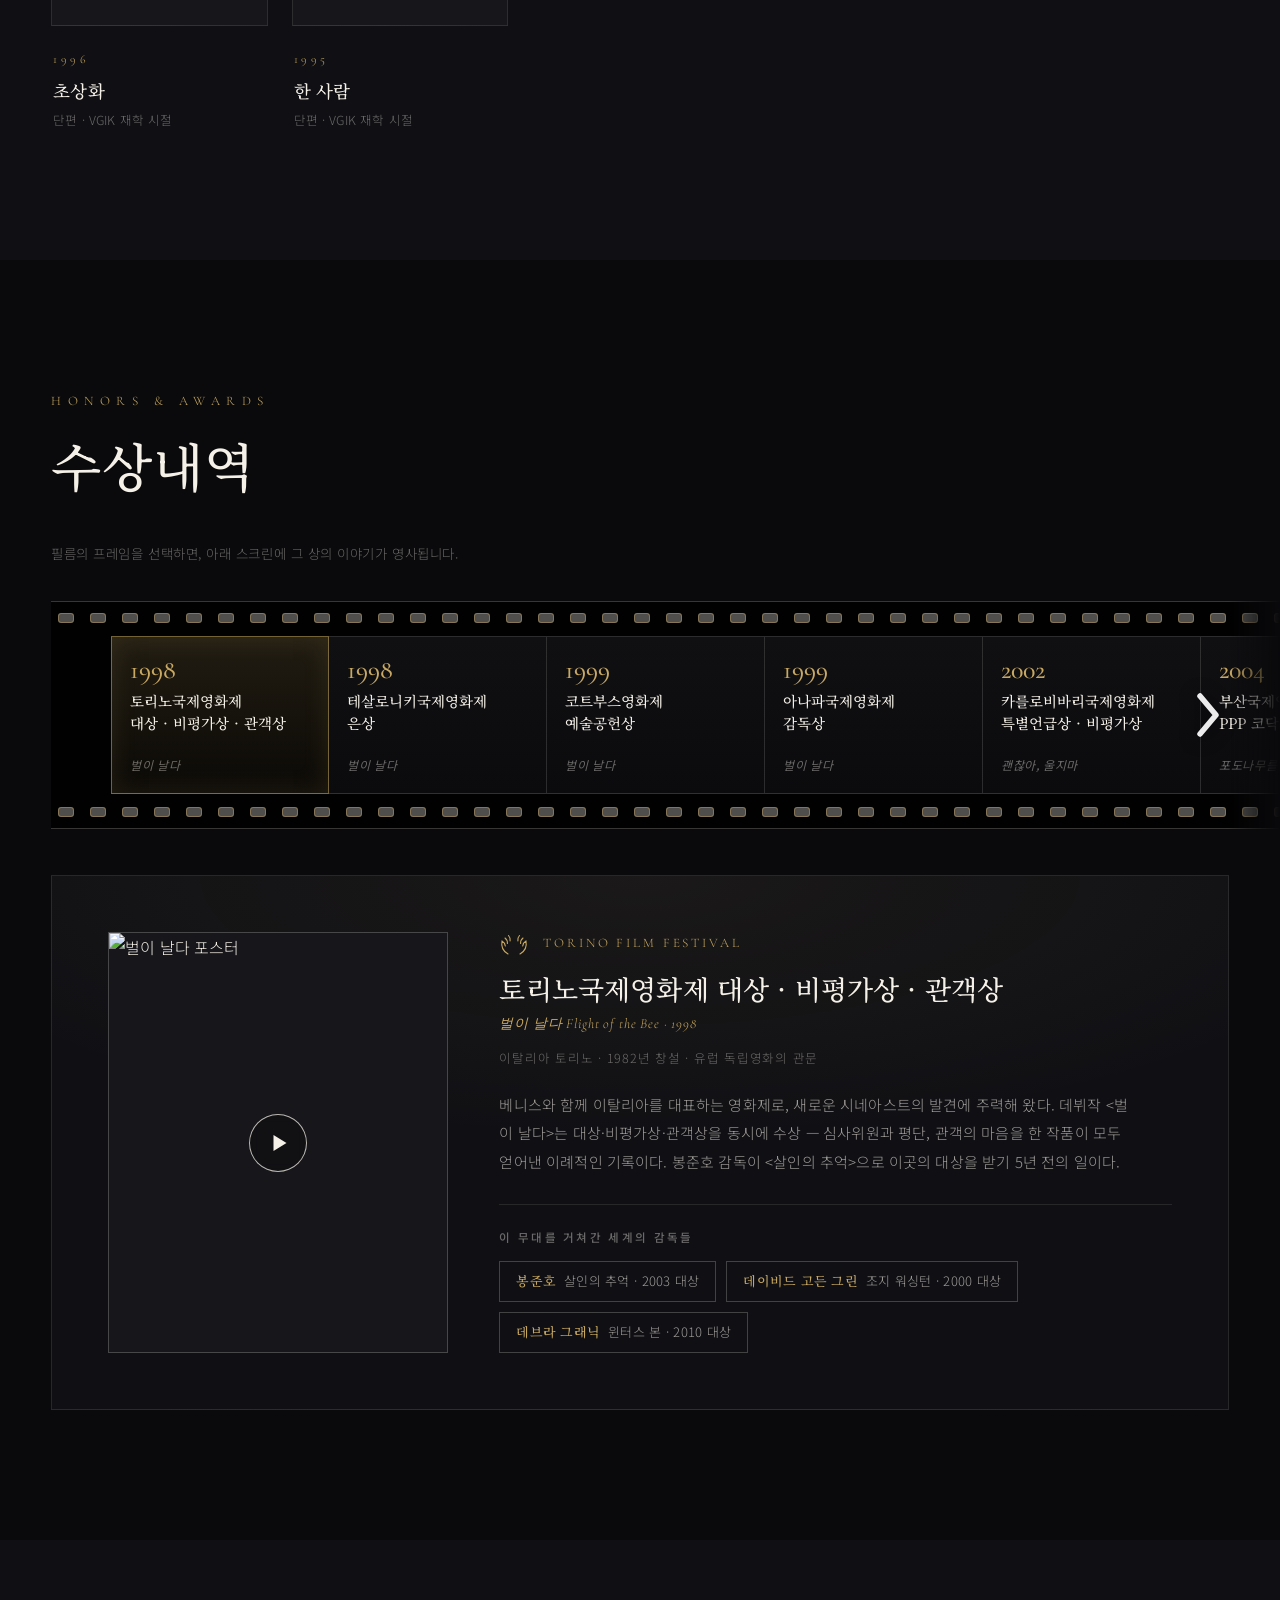
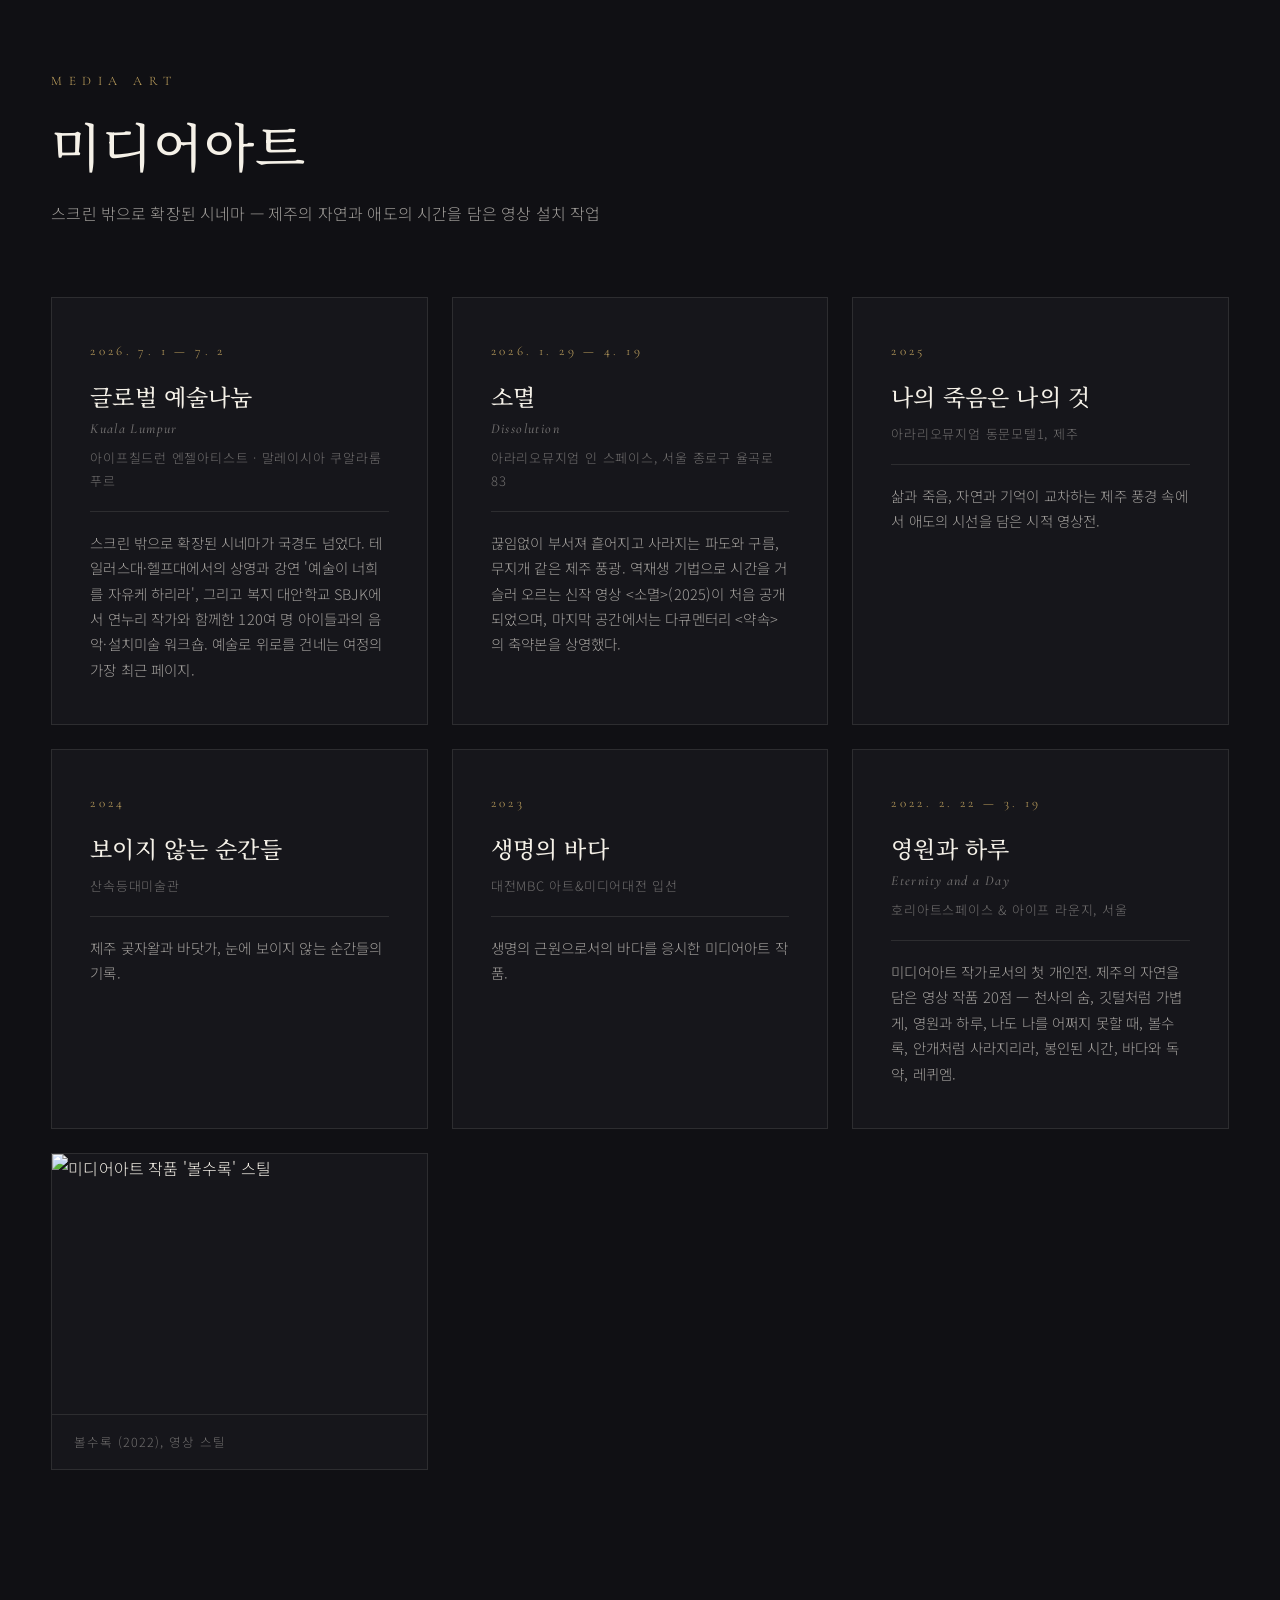
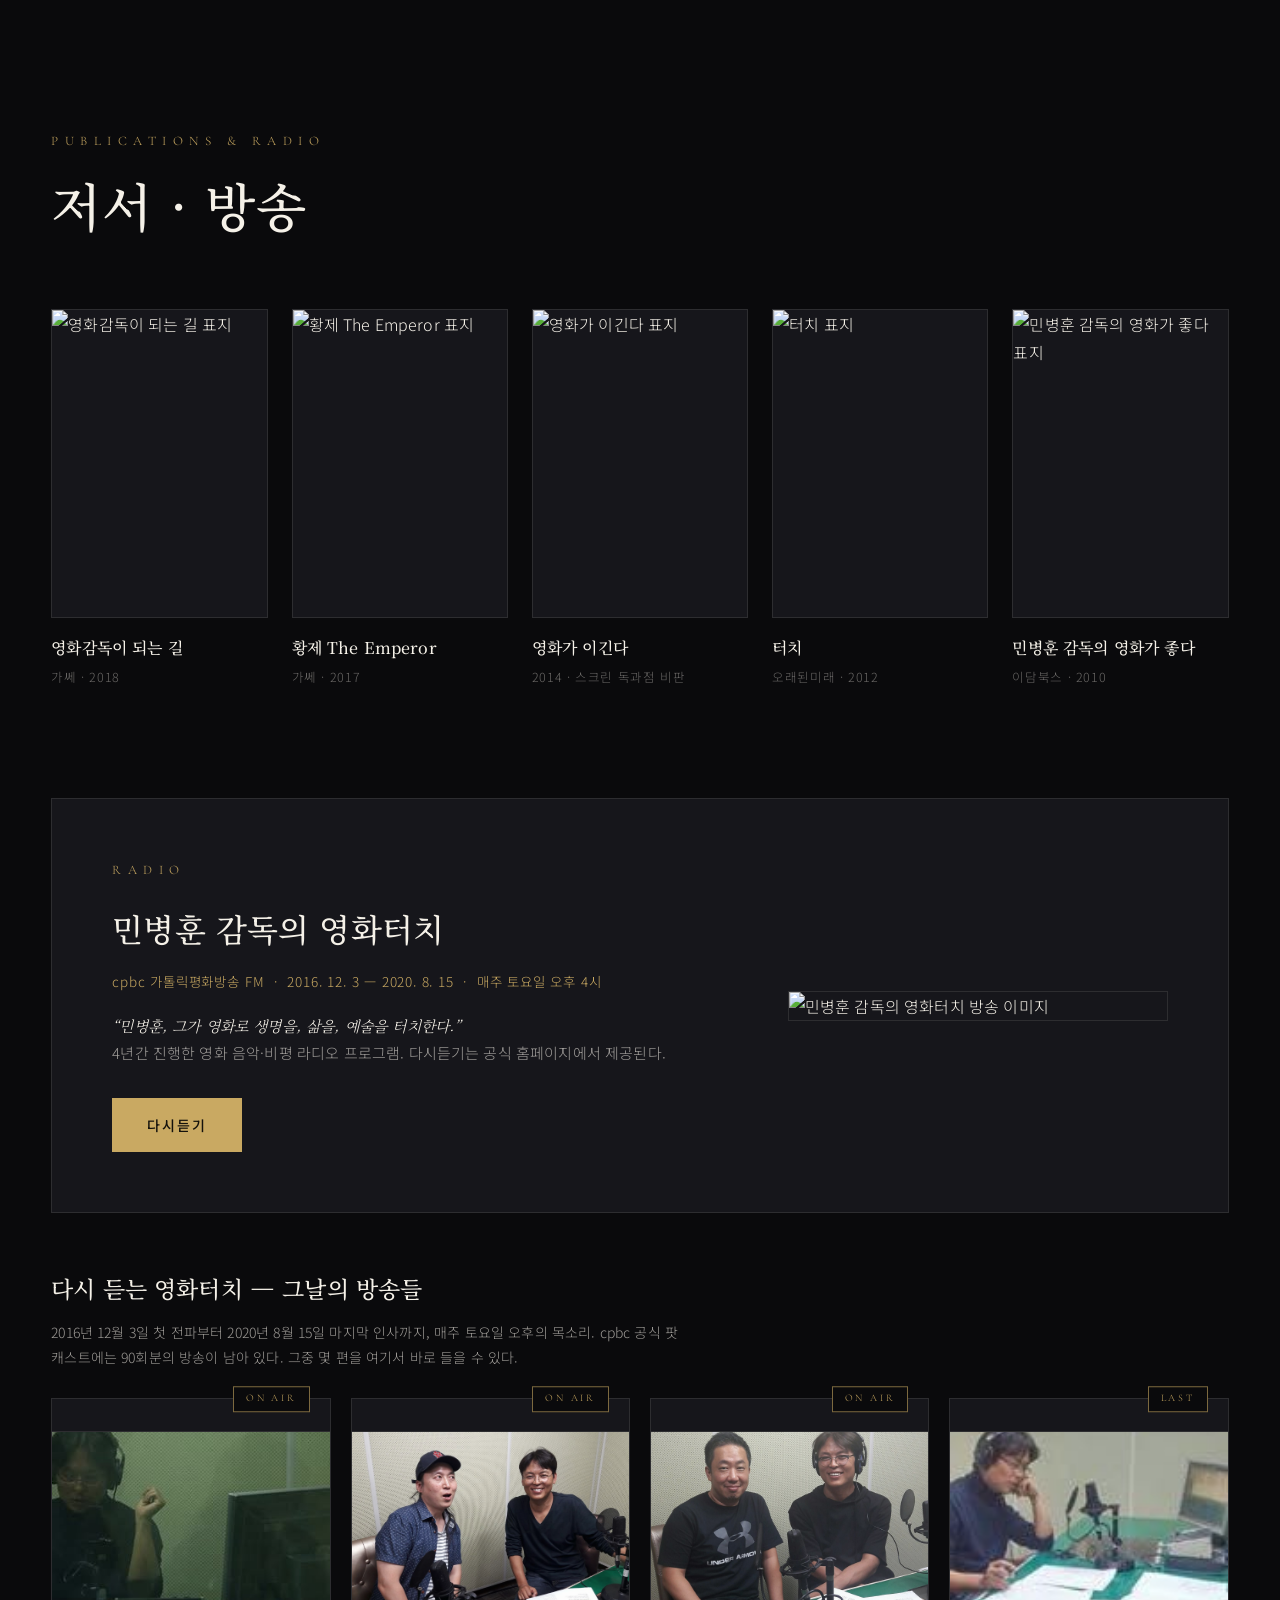
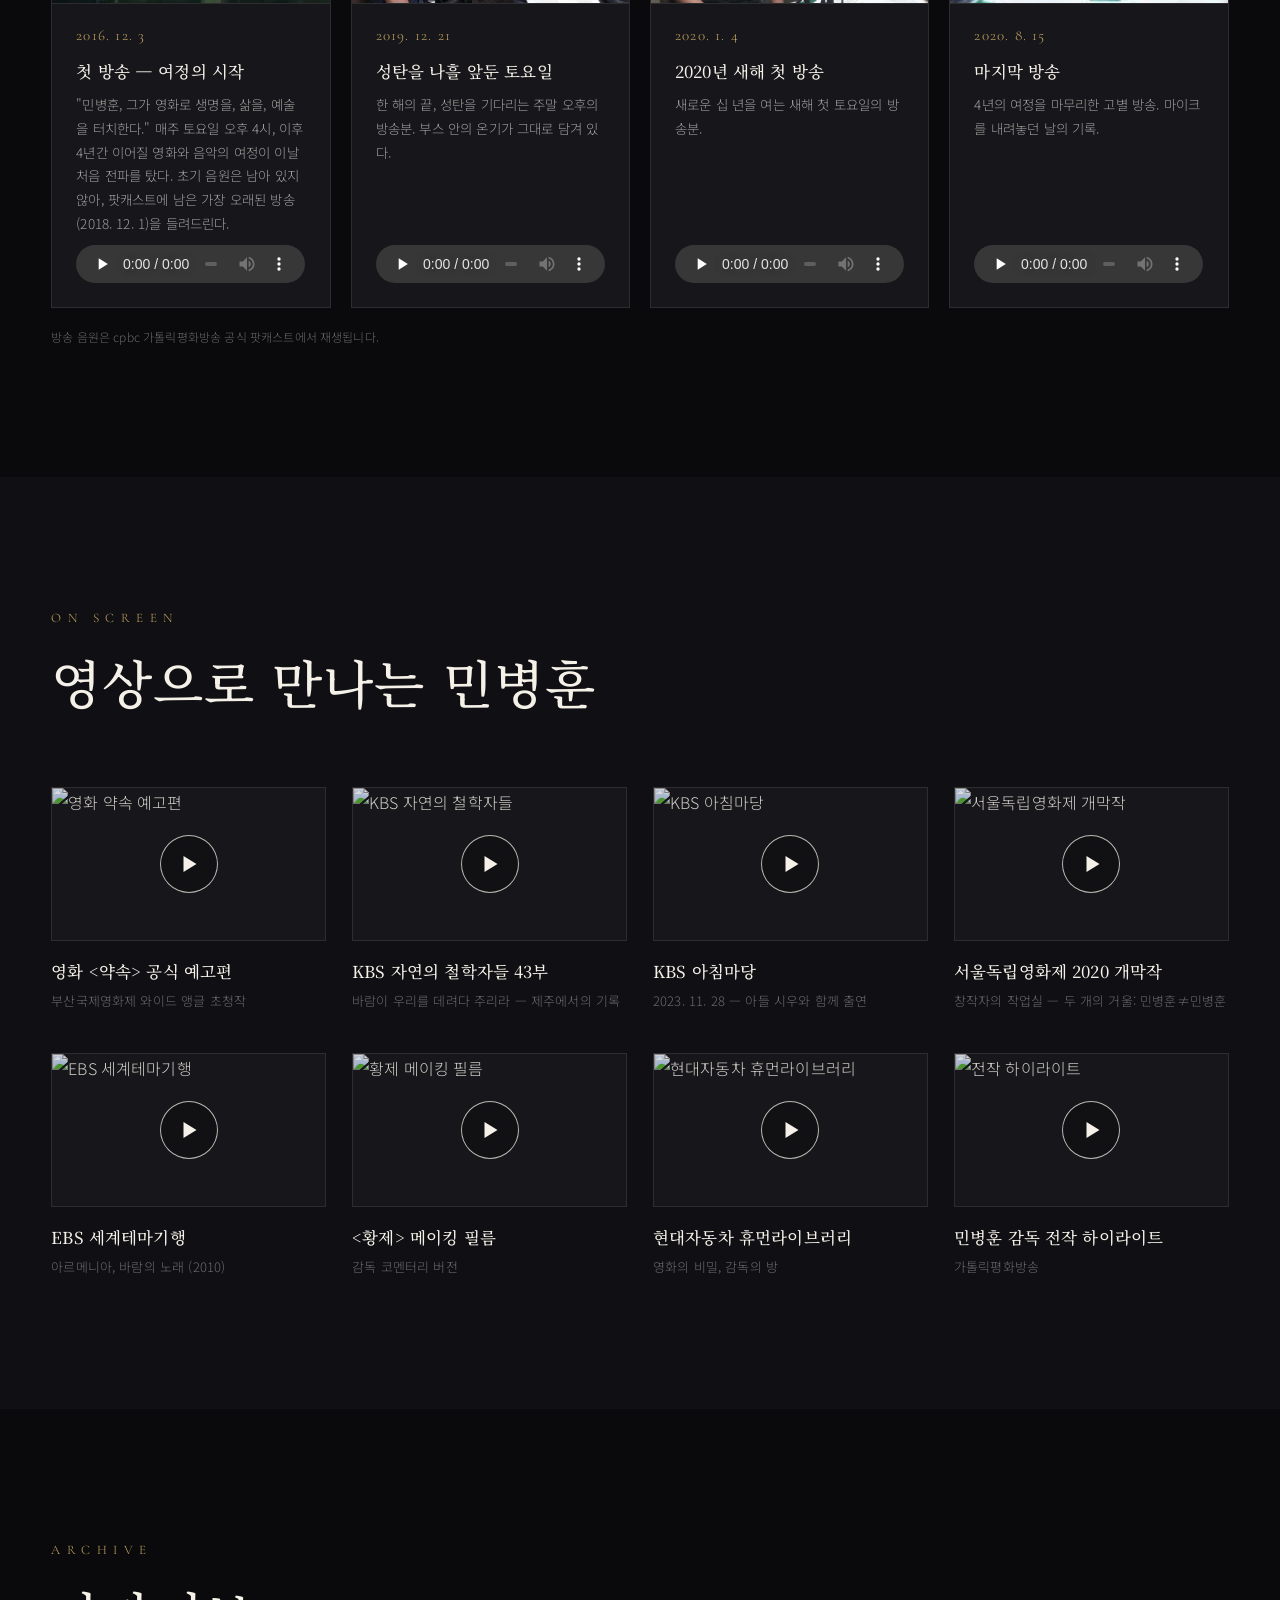
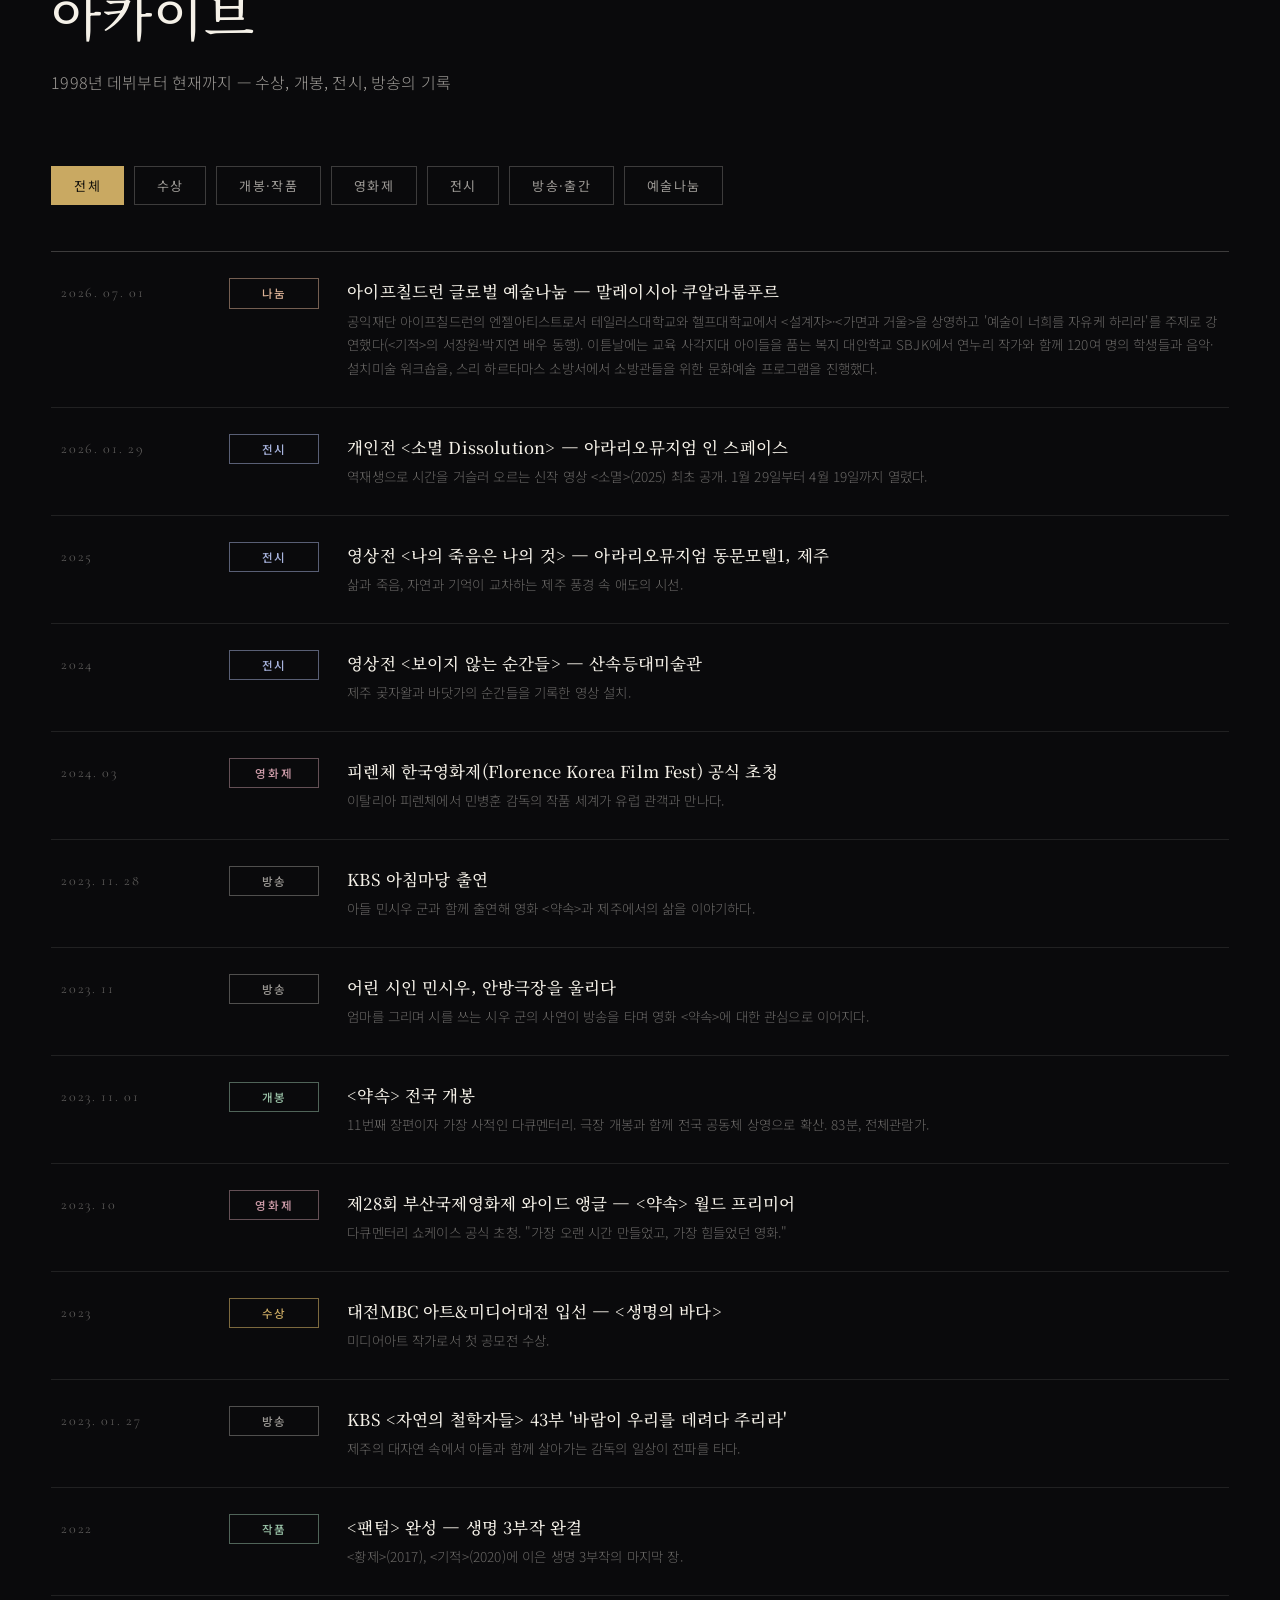
==== commit d8c62245: "Swap hero opening slide to 민15; add Kim Tae-yong's Thessaloniki win" ====
--- a/index.html
+++ b/index.html
@@ -40,7 +40,7 @@
     <!-- ===== Hero : Ken Burns Motion ===== -->
     <header id="hero" class="hero">
         <div class="hero-slides" id="heroSlides">
-            <div class="hero-slide is-active" style="background-image:url('https://raw.githubusercontent.com/marisol2727/my-website-images/main/%EB%AF%BC11.jpg')"></div>
+            <div class="hero-slide is-active" style="background-image:url('https://raw.githubusercontent.com/marisol2727/my-website-images/main/%EB%AF%BC15.jpg')"></div>
             <div class="hero-slide" style="background-image:url('https://raw.githubusercontent.com/marisol2727/my-website-images/main/%EB%AF%BC22.jpg')"></div>
             <div class="hero-slide" style="background-image:url('https://raw.githubusercontent.com/marisol2727/my-website-images/main/%EB%AF%BC7.jpg')"></div>
             <div class="hero-slide" style="background-image:url('https://raw.githubusercontent.com/marisol2727/my-website-images/main/%EB%AF%BC25.jpg')"></div>
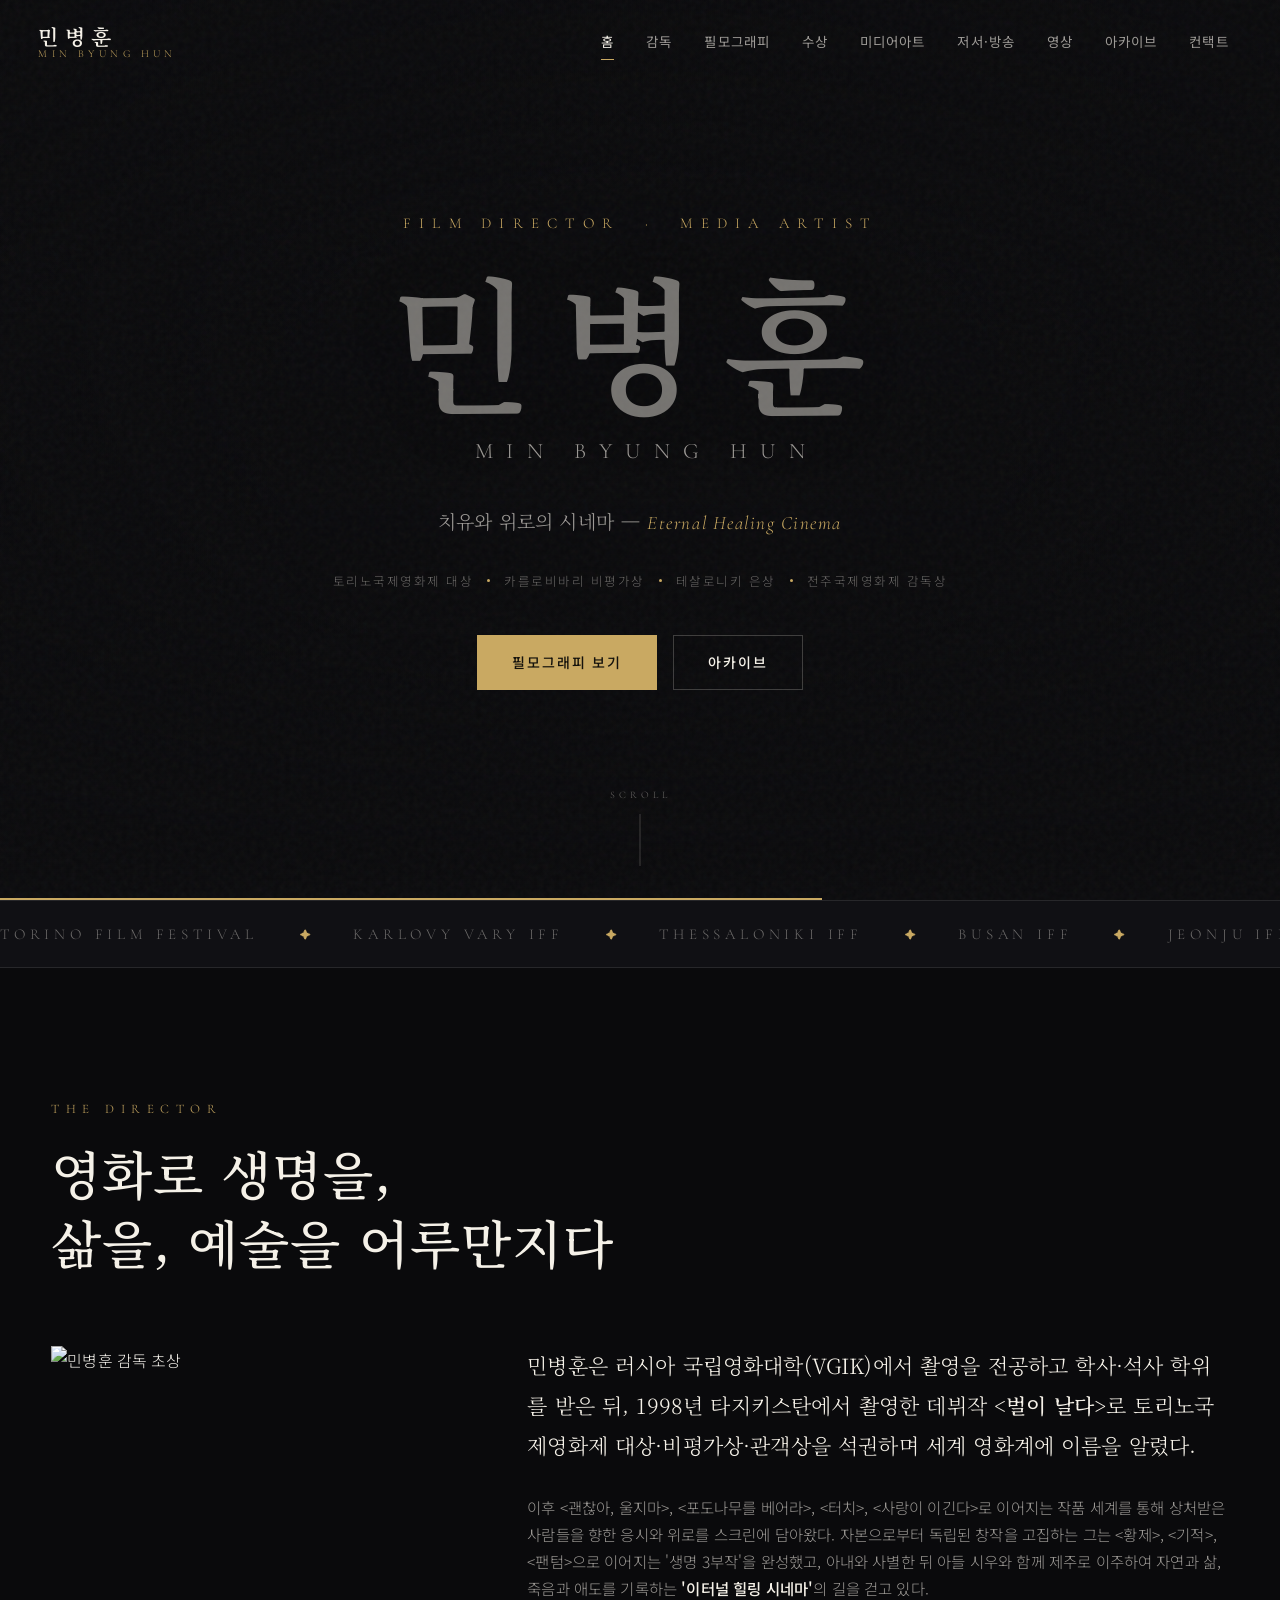
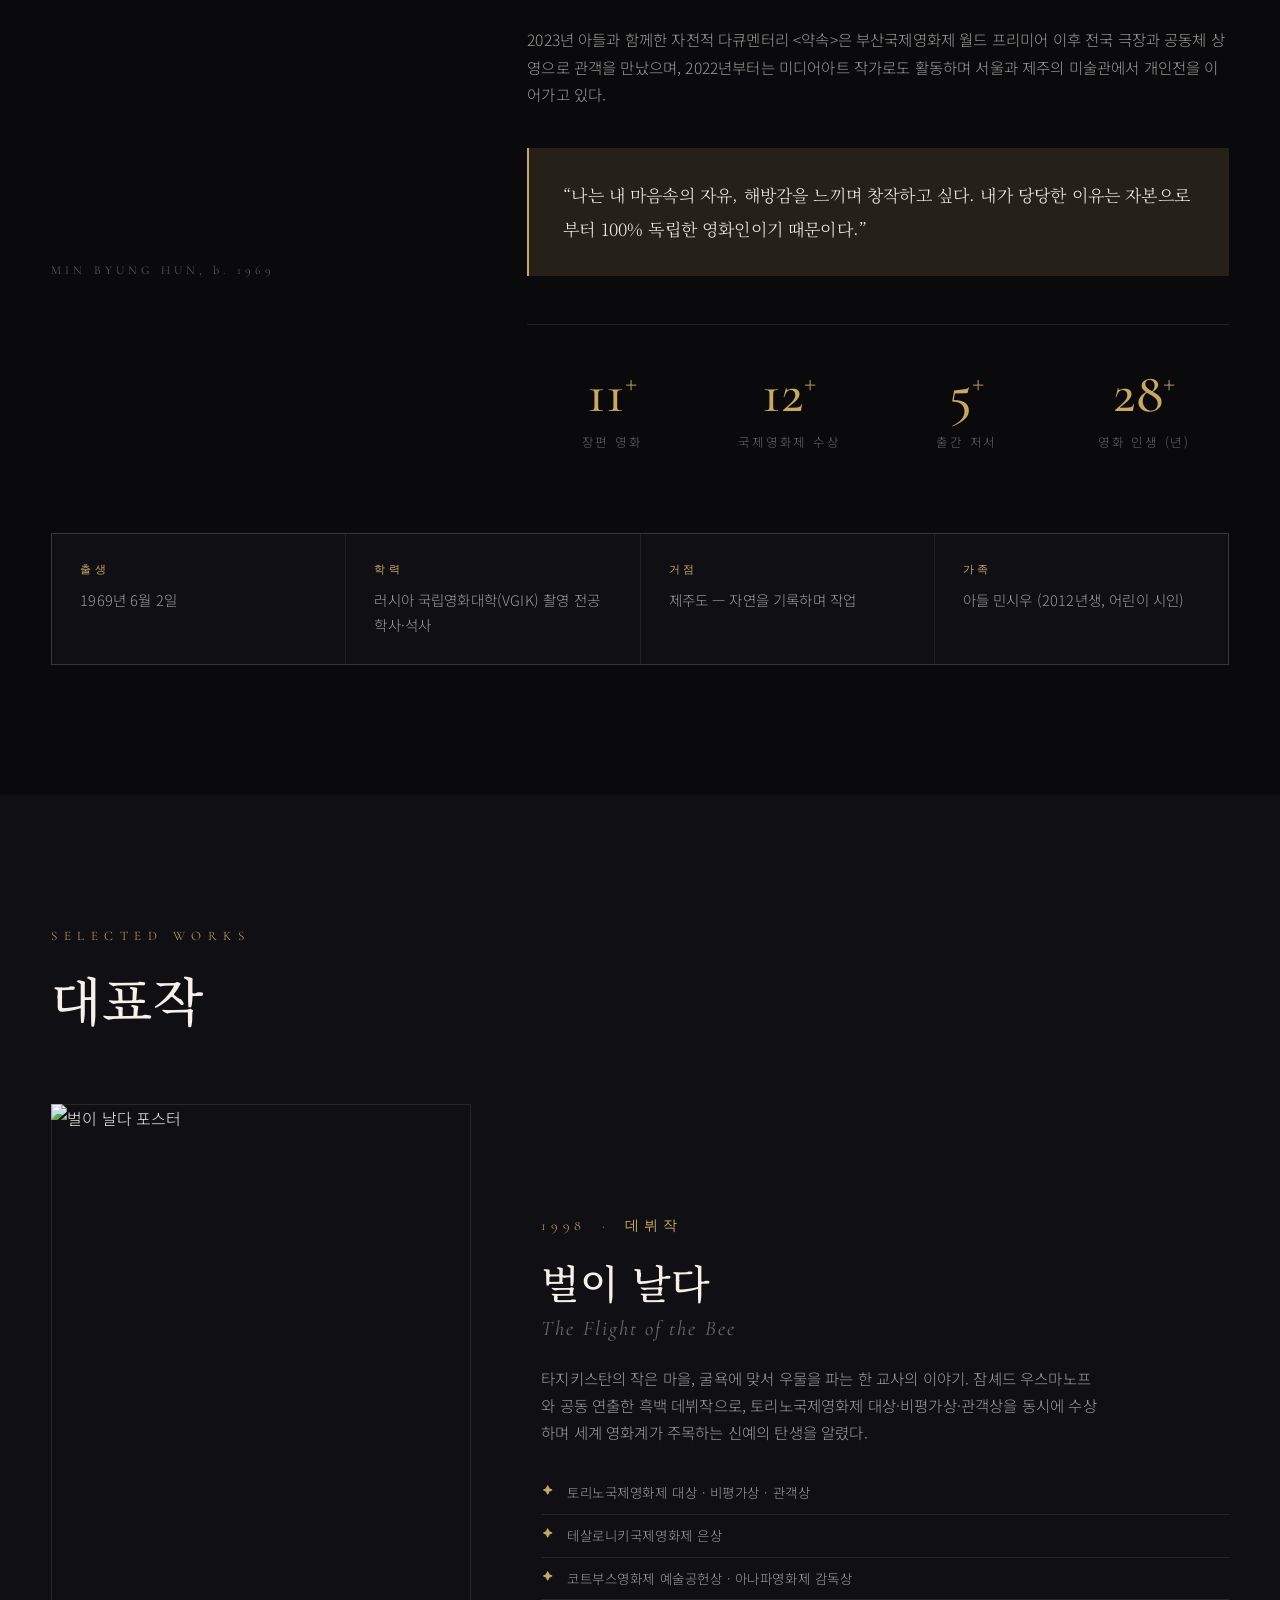
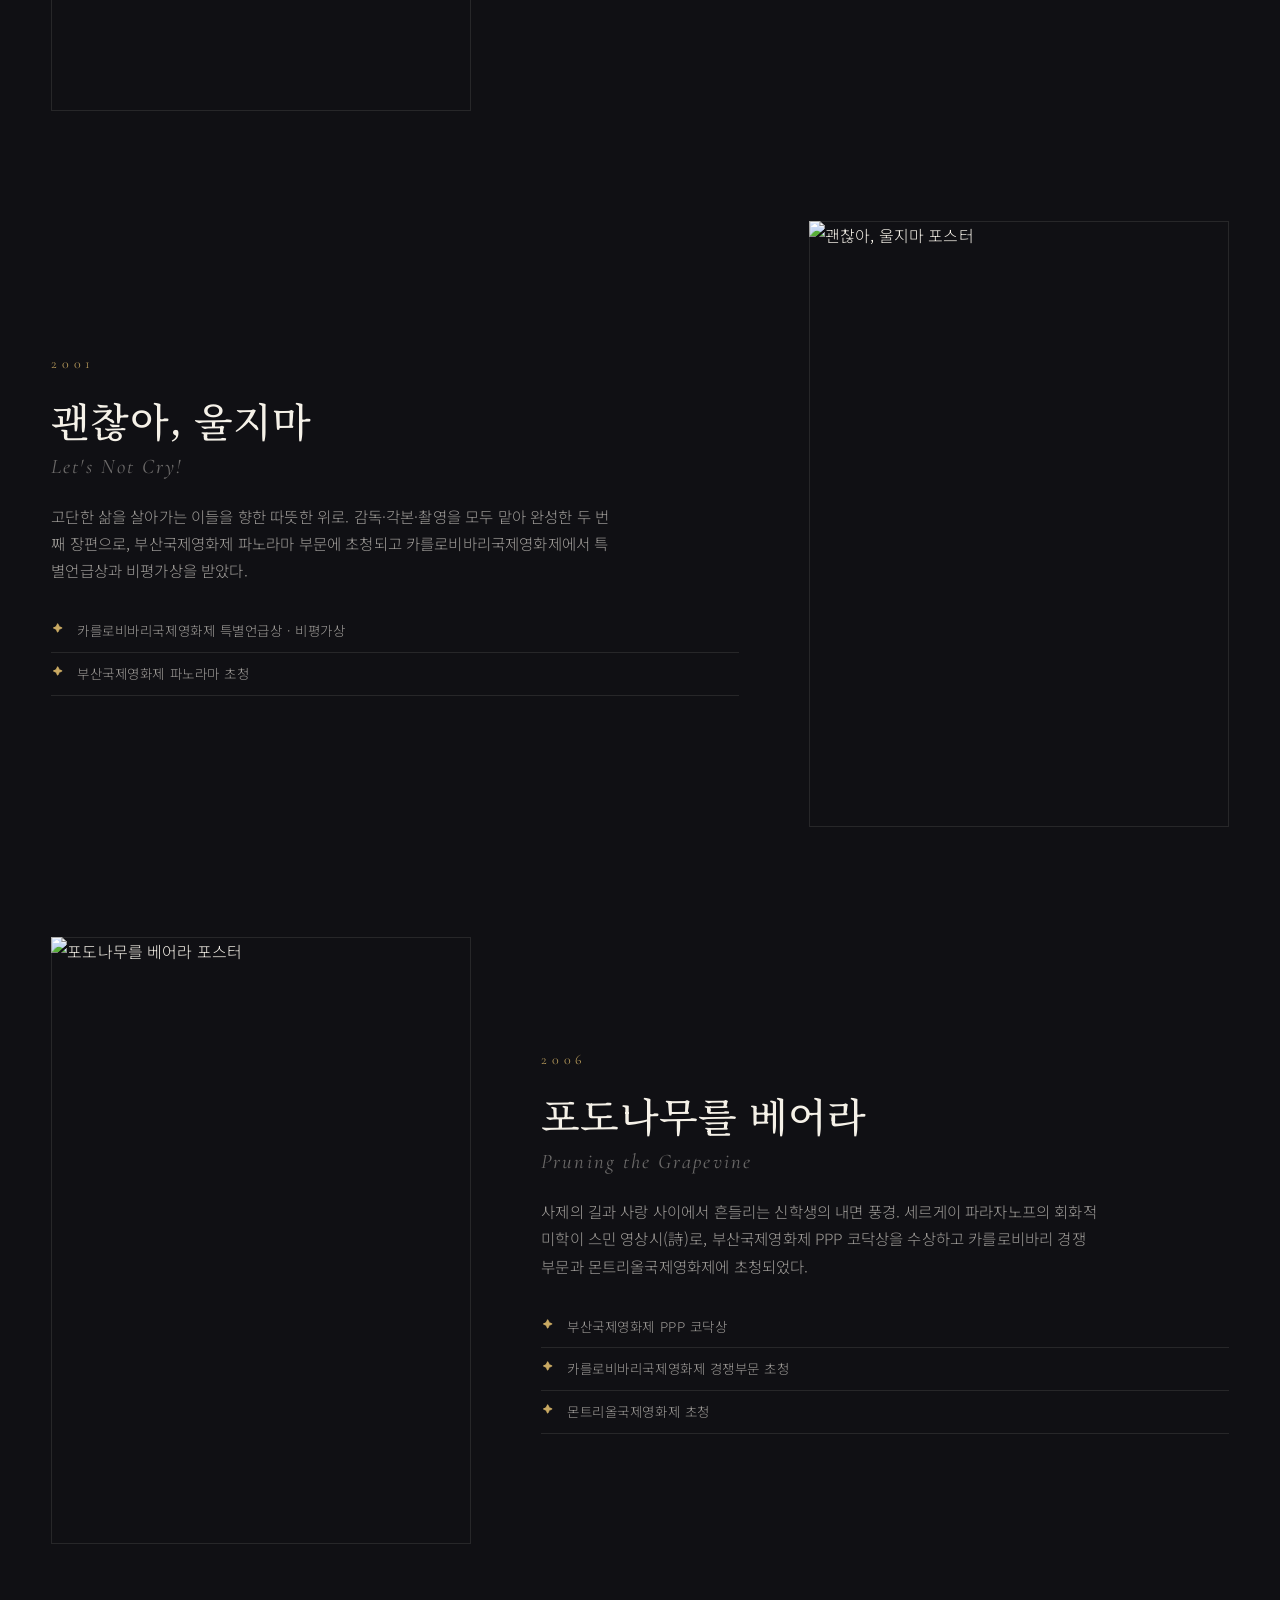
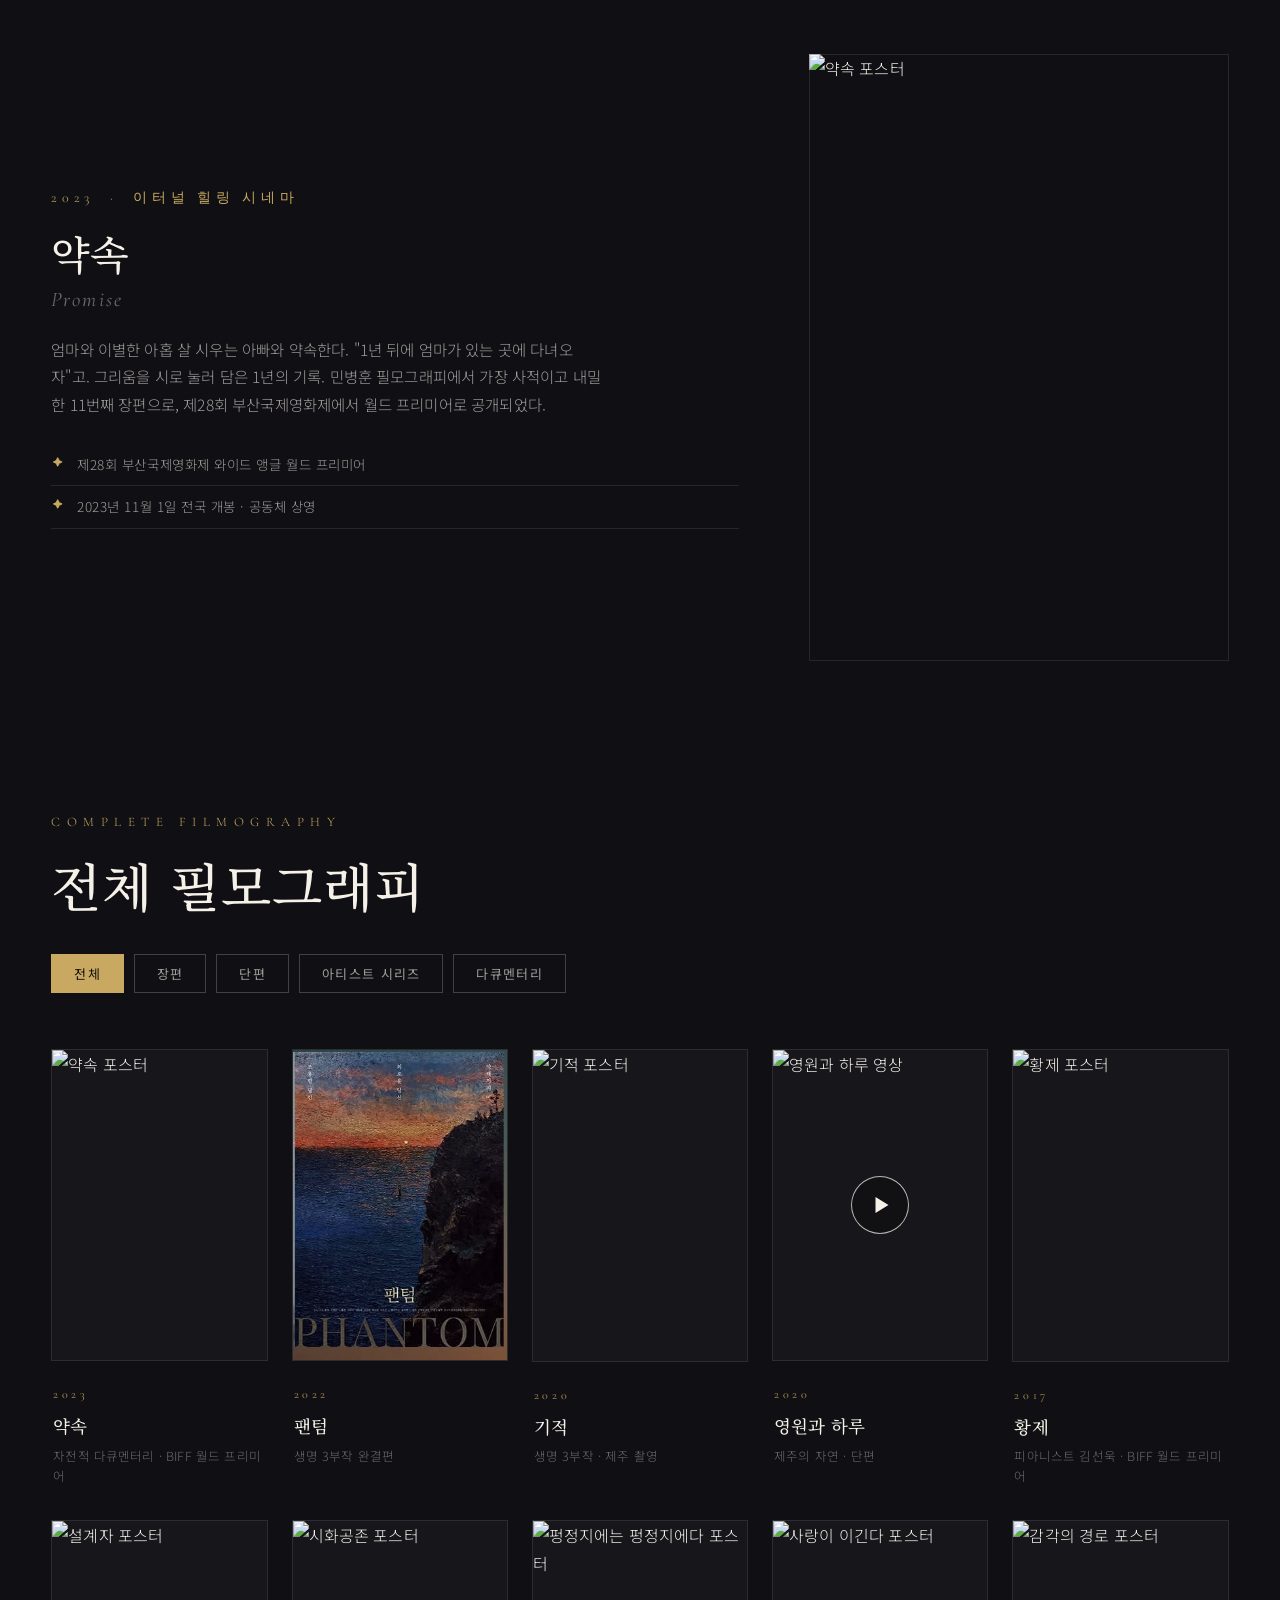
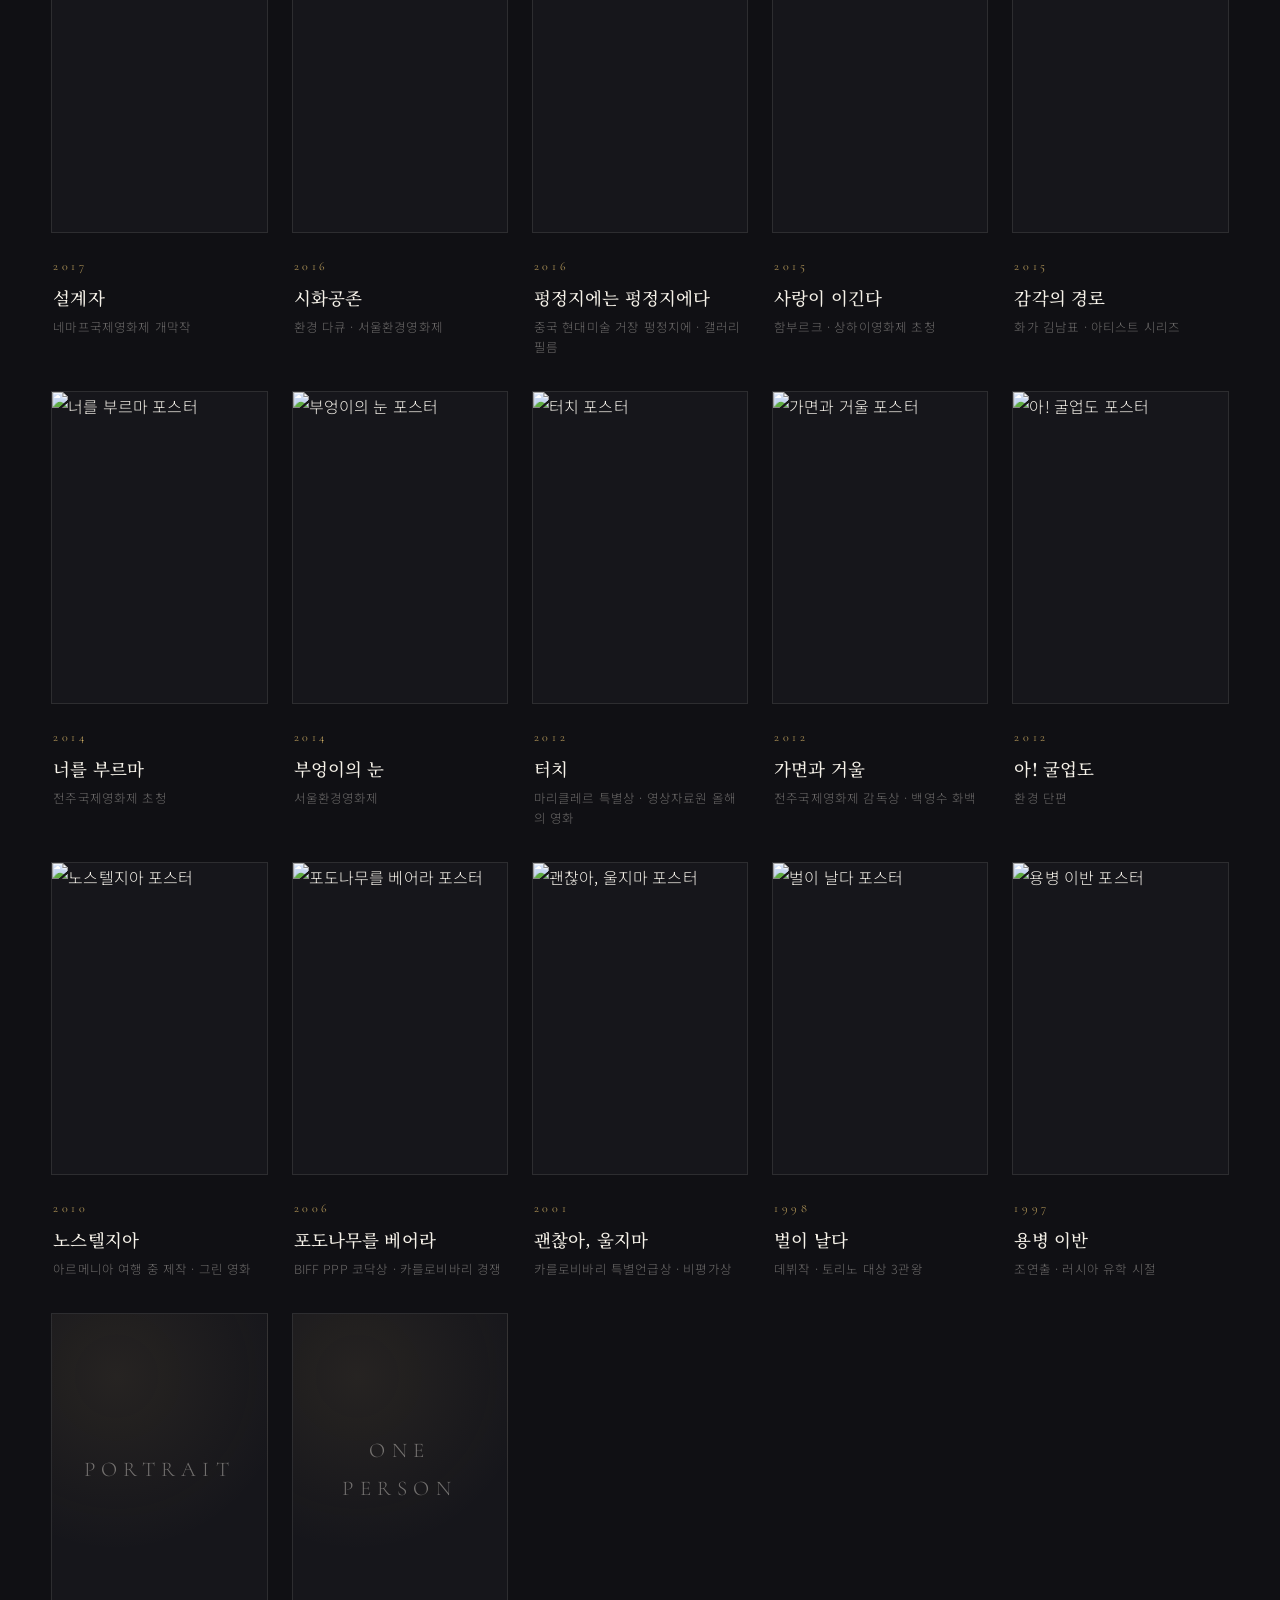
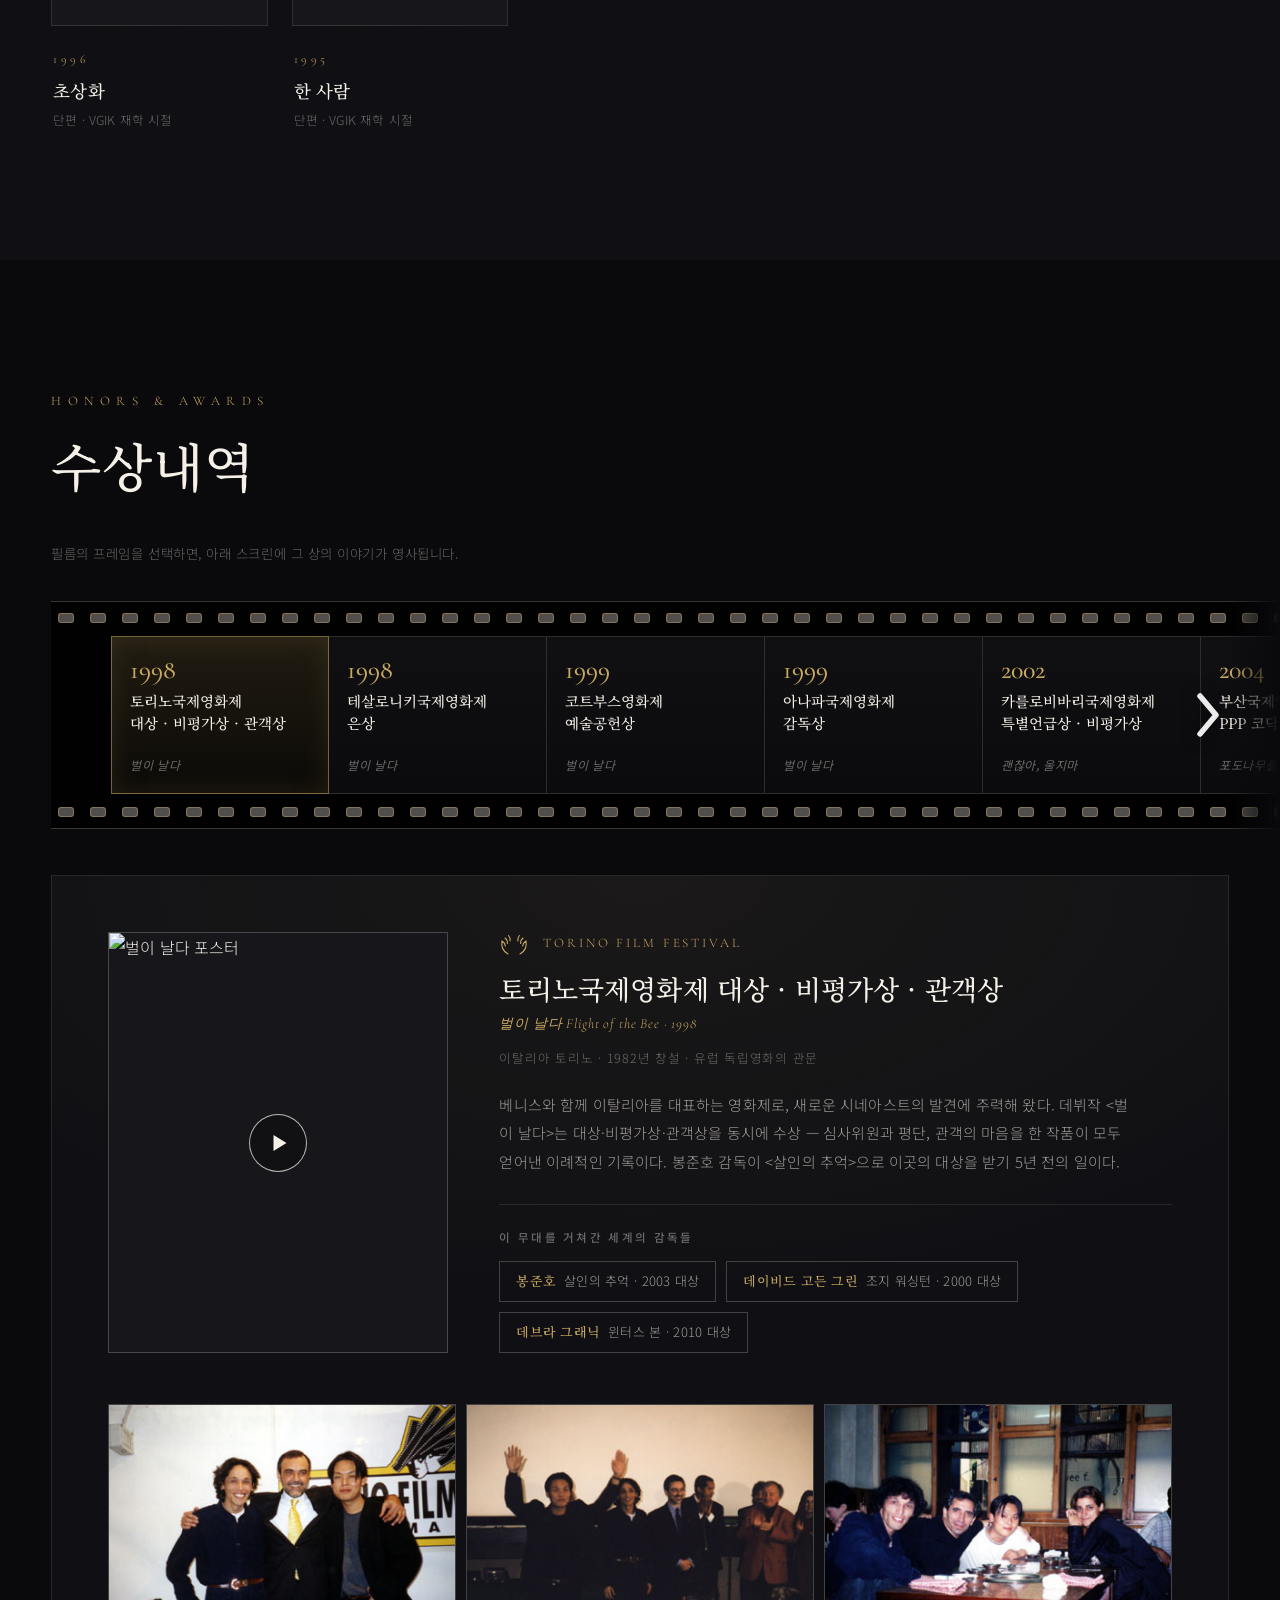
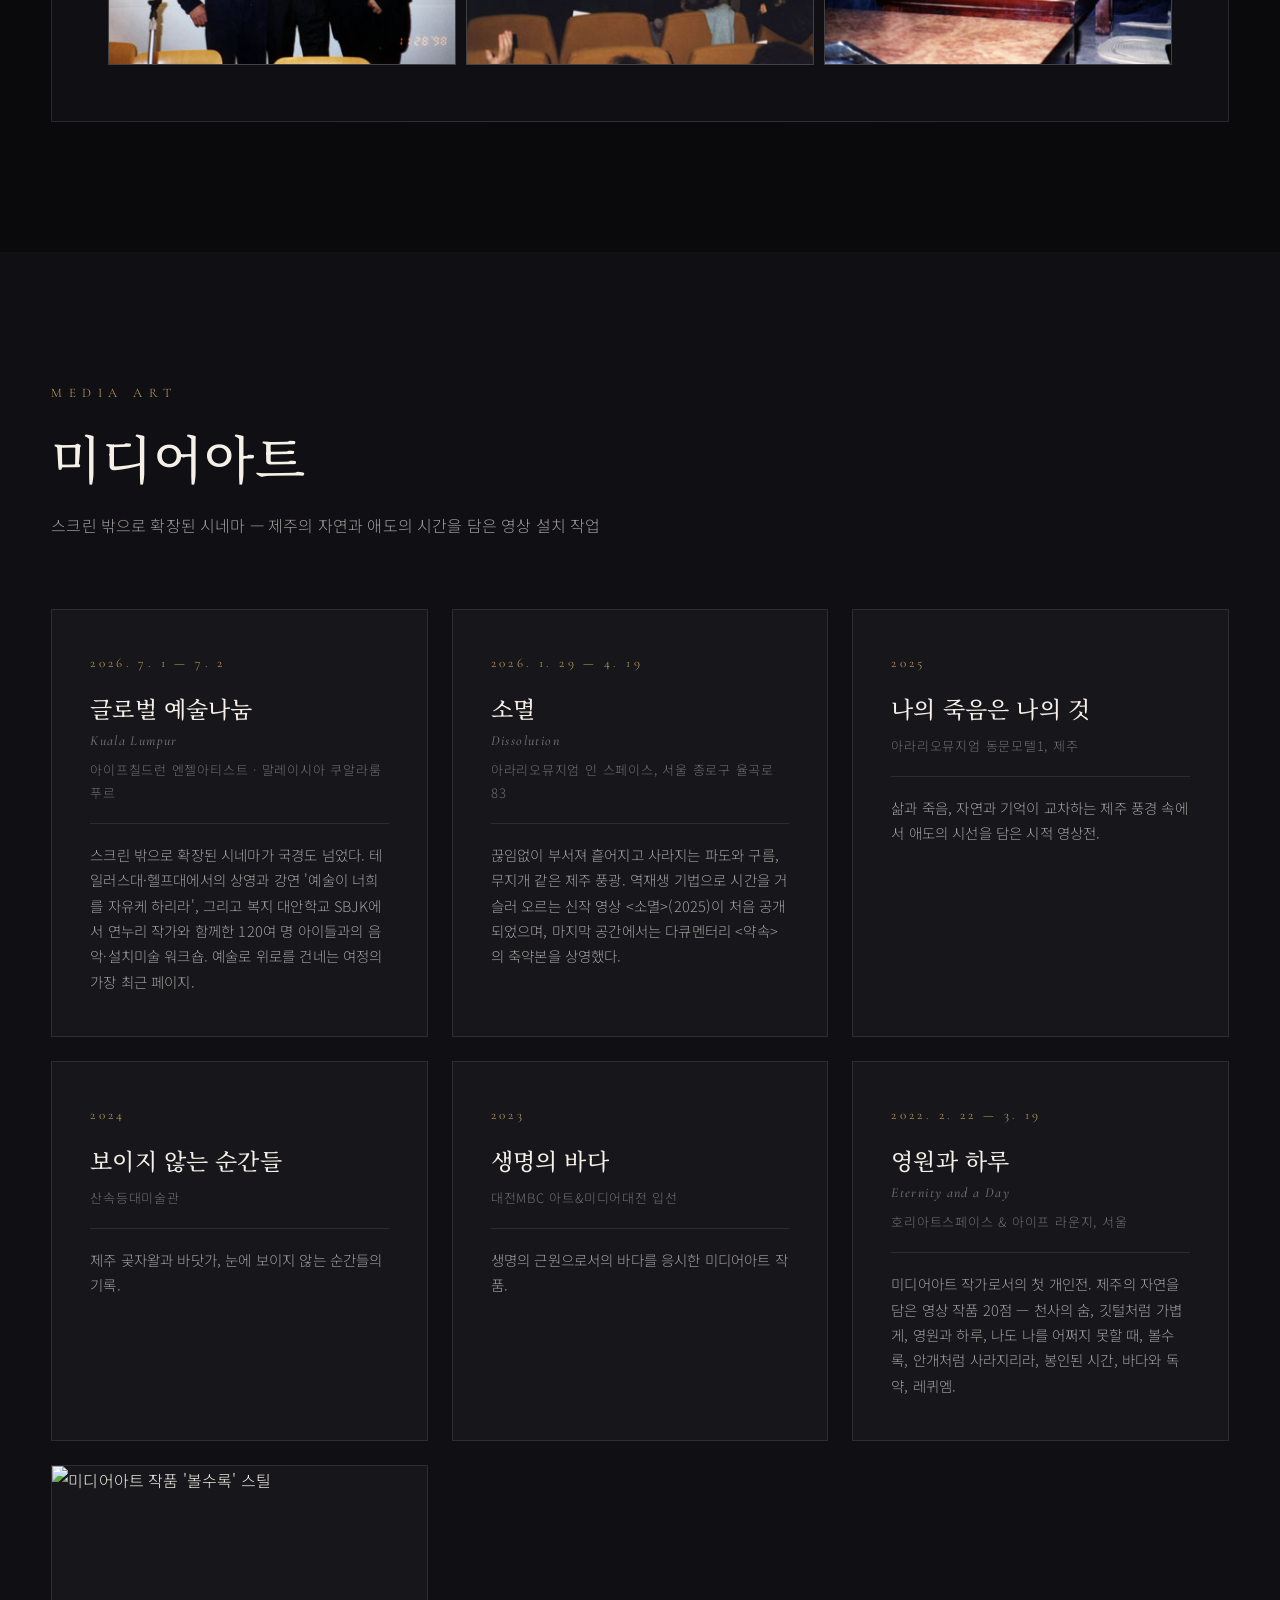
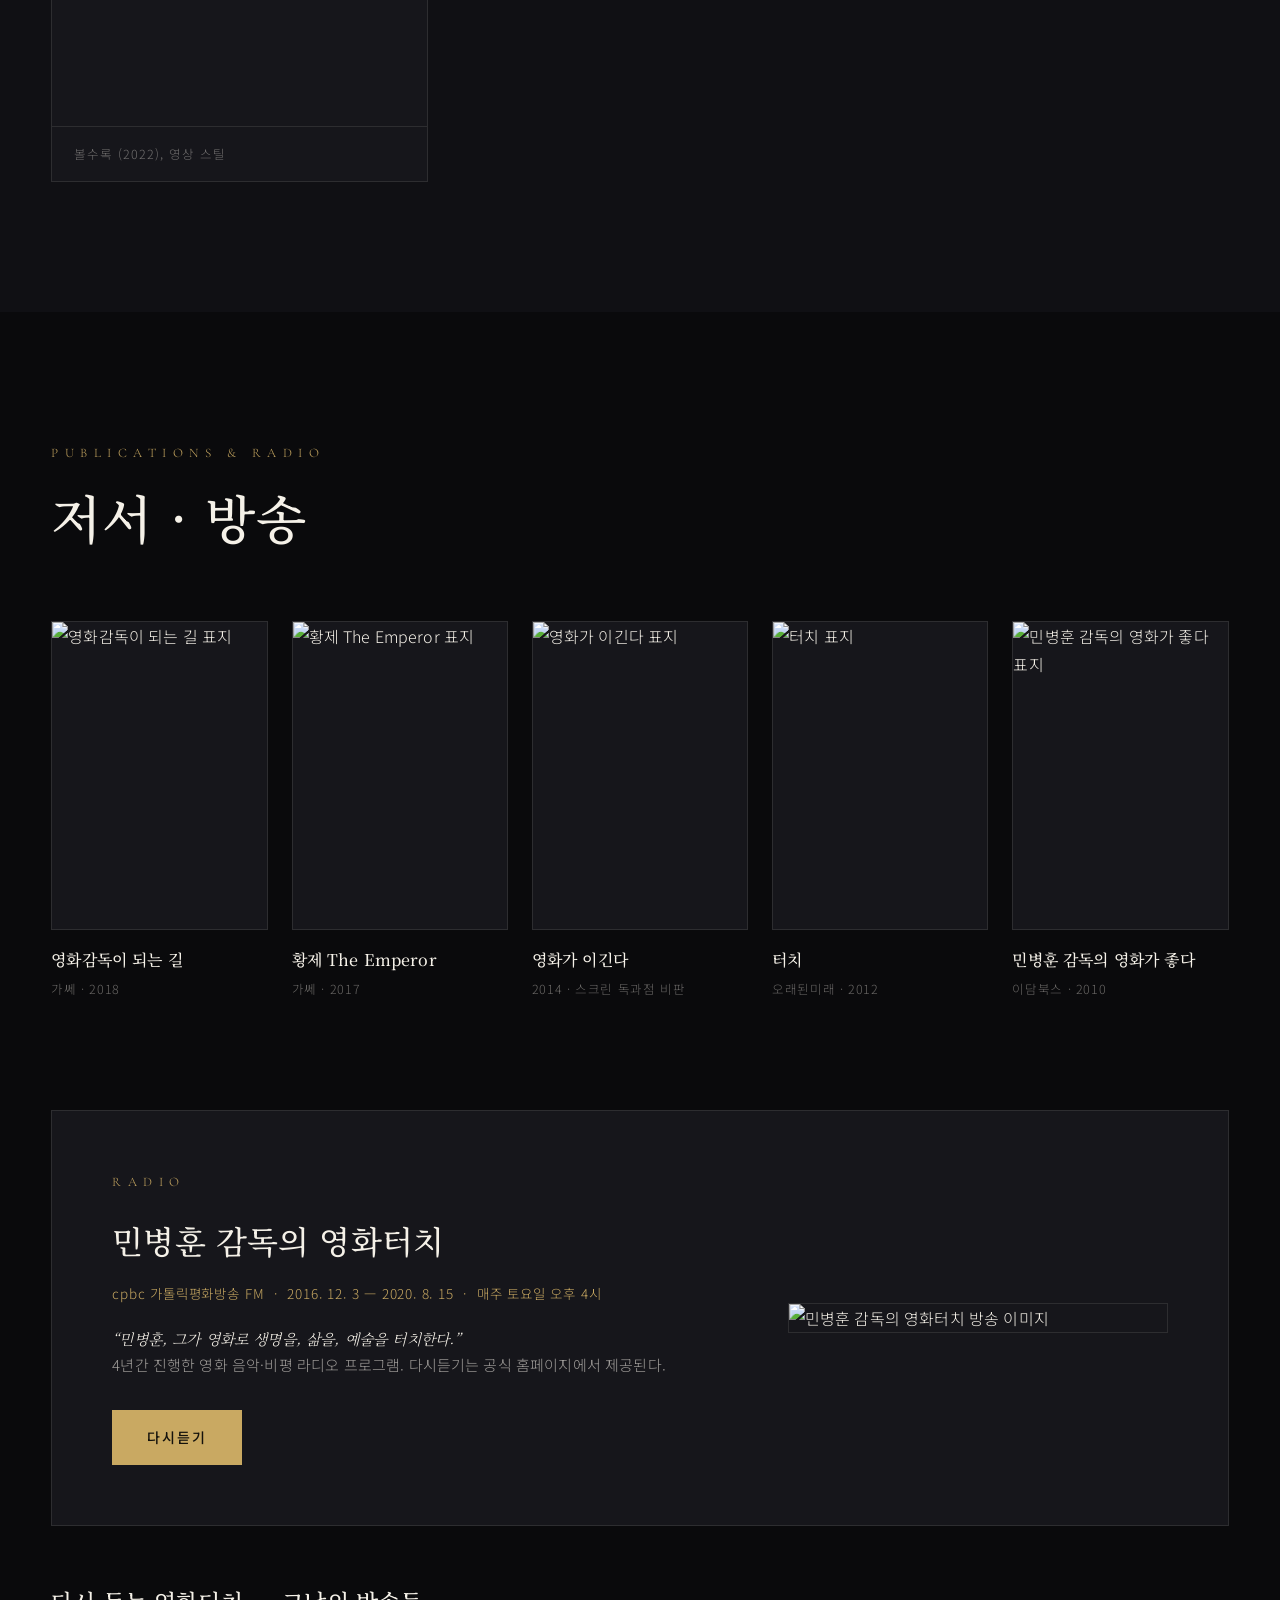
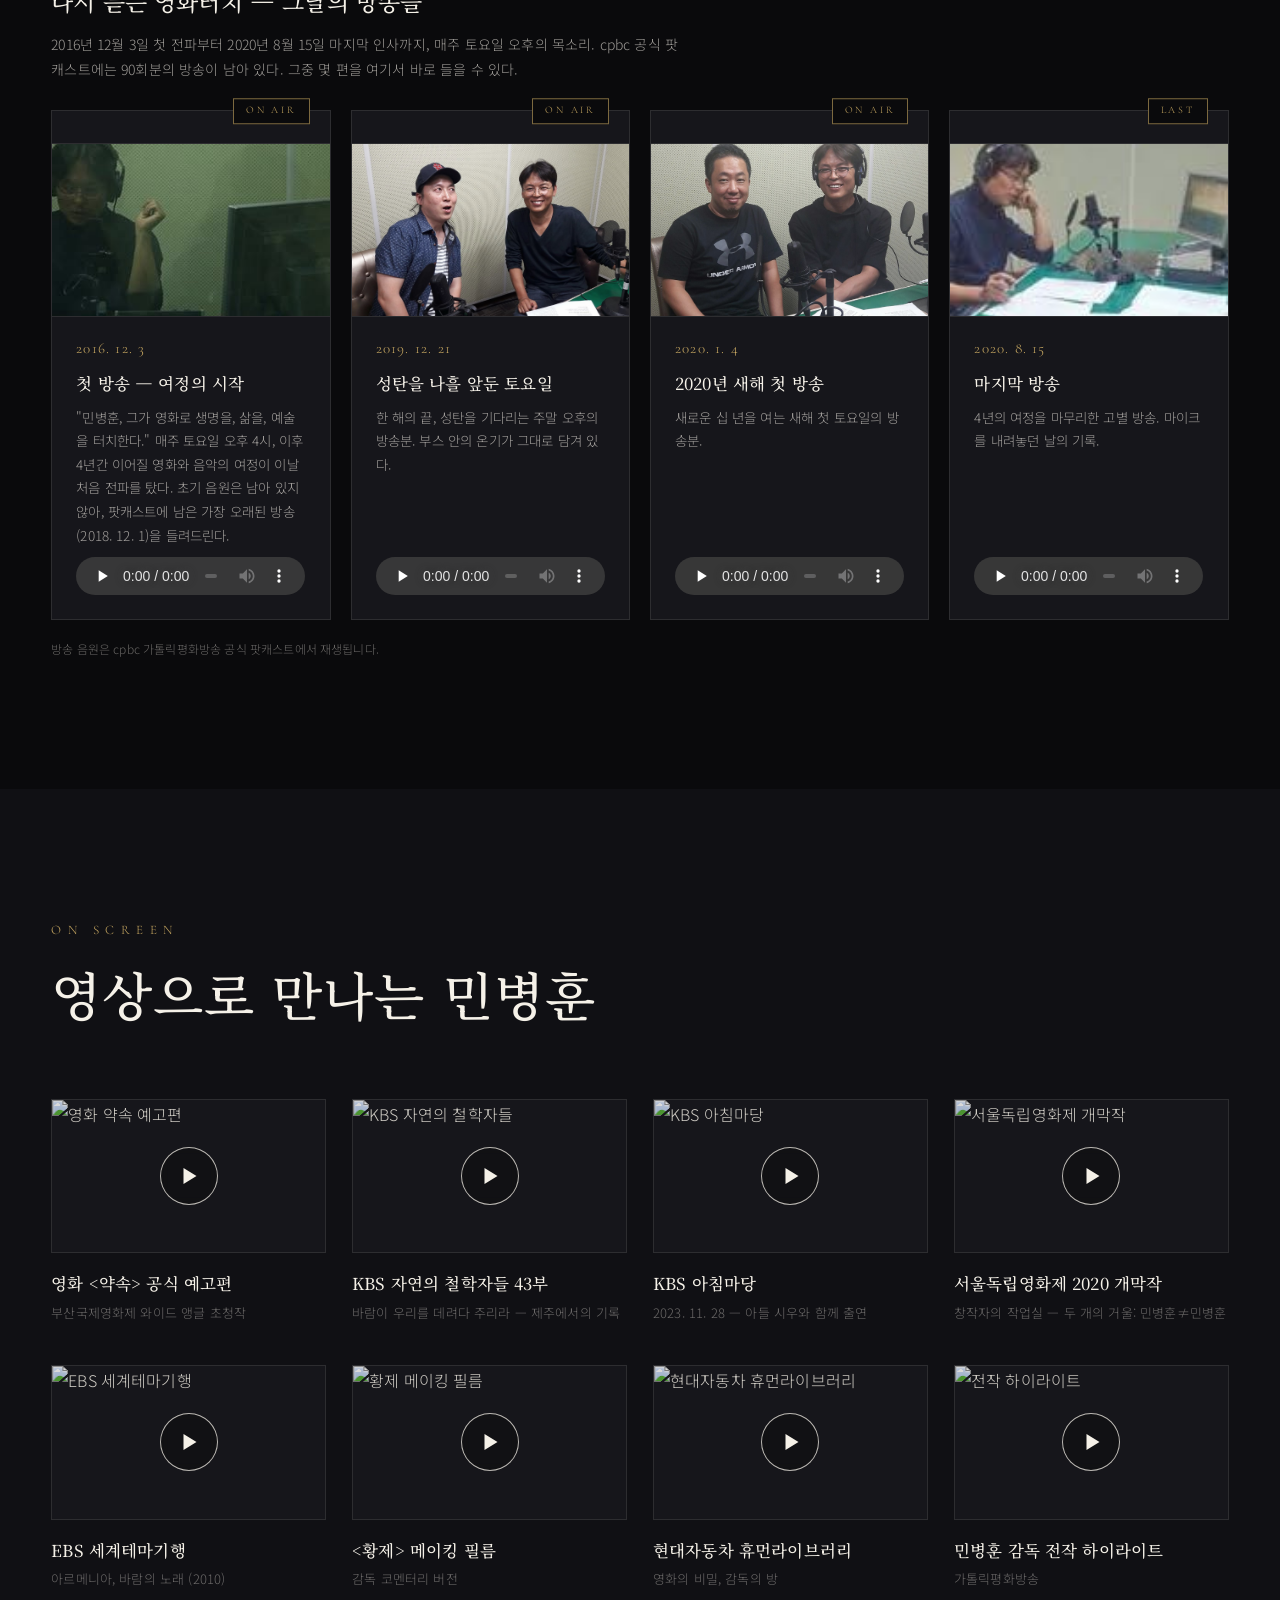
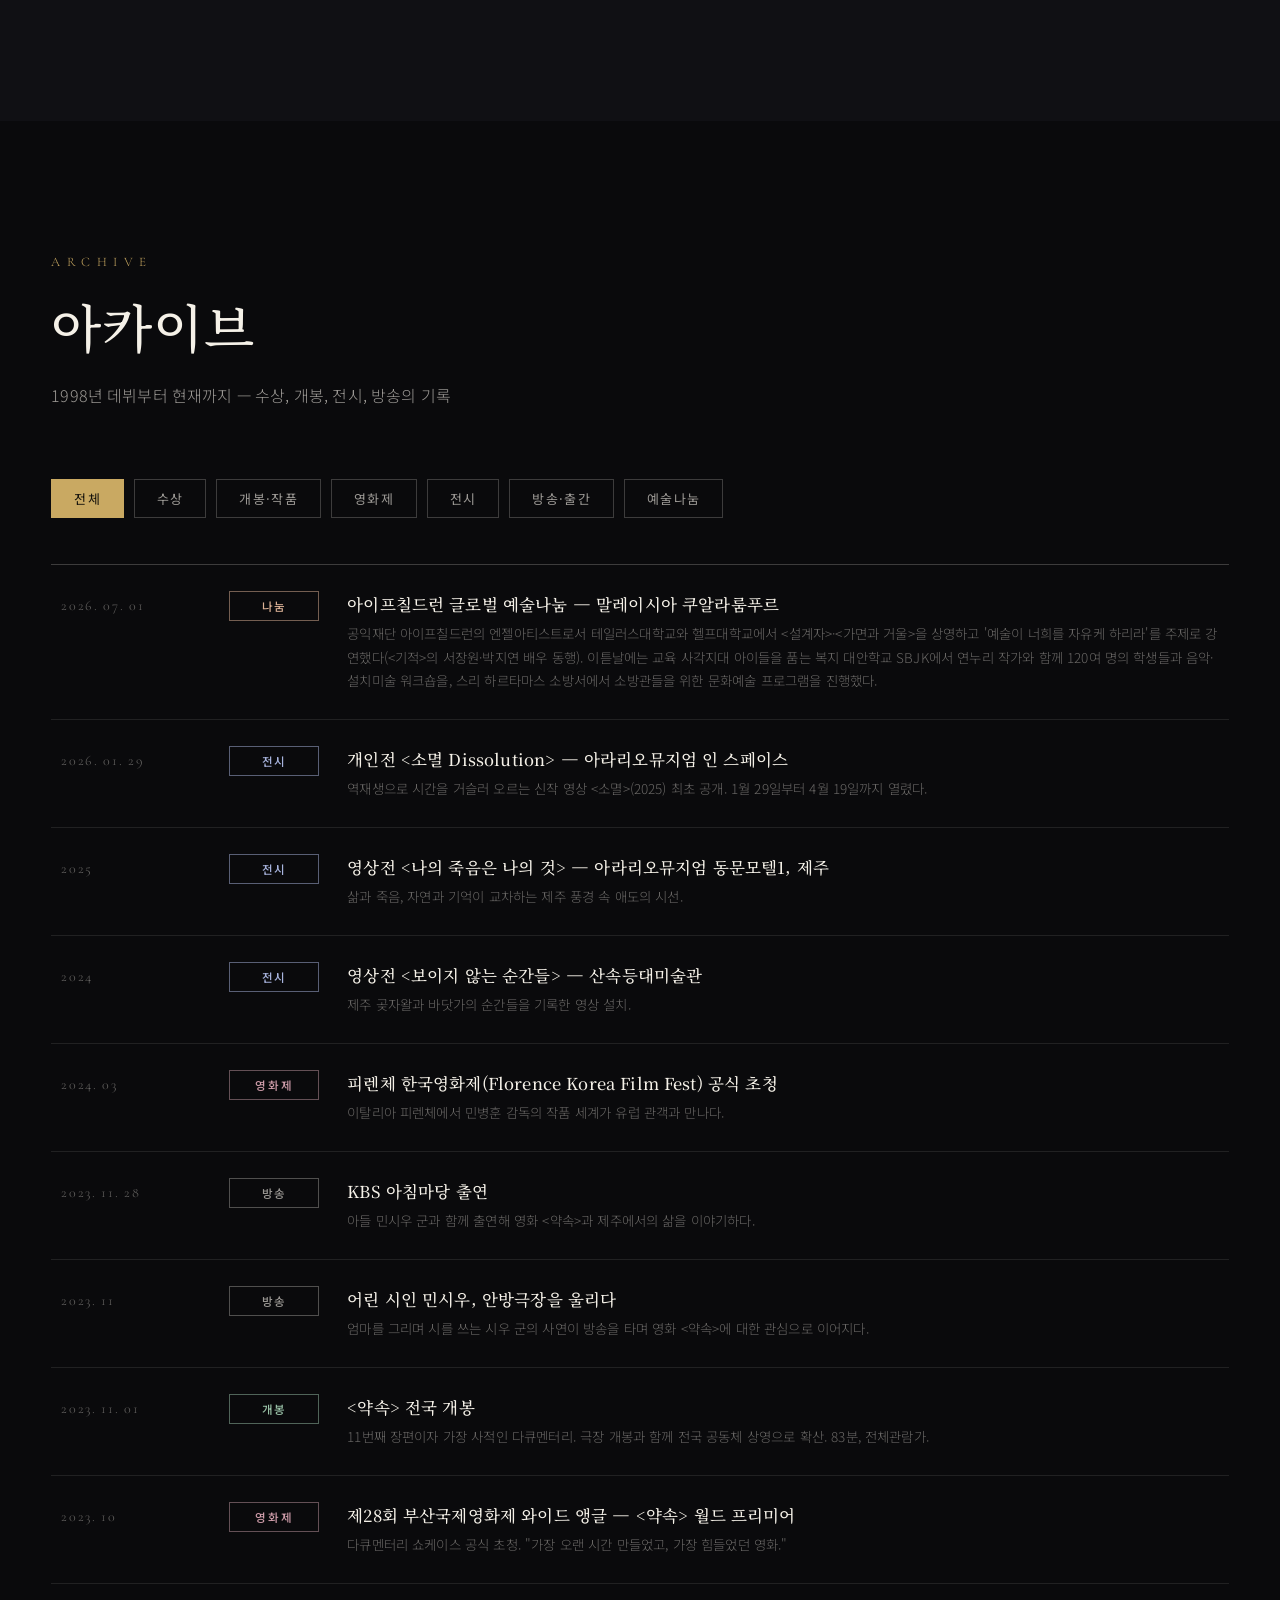
==== commit 2bf1934f: "Torino award photos and KMDB archival clips in the awards screen Torino entry gets a three-photo cer" ====
--- a/index.html
+++ b/index.html
@@ -9,7 +9,7 @@
     <link rel="preconnect" href="https://fonts.googleapis.com">
     <link rel="preconnect" href="https://fonts.gstatic.com" crossorigin>
     <link href="https://fonts.googleapis.com/css2?family=Cormorant+Garamond:ital,wght@0,400;0,500;0,600;0,700;1,400&family=Noto+Serif+KR:wght@300;400;500;600;700&family=Noto+Sans+KR:wght@300;400;500;700&display=swap" rel="stylesheet">
-    <link rel="stylesheet" href="style.css?v=20260711145218">
+    <link rel="stylesheet" href="style.css?v=20260711155011">
 </head>
 <body>
 
@@ -986,6 +986,6 @@
         </div>
     </footer>
 
-    <script src="app.js?v=20260711145218"></script>
+    <script src="app.js?v=20260711155011"></script>
 </body>
 </html>
--- a/style.css
+++ b/style.css
@@ -888,6 +888,100 @@
 @media (min-width: 861px) {
     .screen-inner:has(.is-video) { grid-template-columns: 340px 1fr; }
 }
+/* Award ceremony photo row: spans both columns under the poster + body */
+.screen-photos {
+    grid-column: 1 / -1;
+    display: grid;
+    grid-template-columns: repeat(3, 1fr);
+    gap: 10px;
+}
+.screen-photos a {
+    display: block;
+    aspect-ratio: 4 / 3;
+    overflow: hidden;
+    border: 1px solid var(--line-strong);
+}
+.screen-photos img {
+    width: 100%; height: 100%;
+    object-fit: cover;
+    transition: transform 0.5s var(--ease);
+}
+.screen-photos a:hover img { transform: scale(1.04); }
+
+/* KMDB archival clips: click-to-play mp4 rows spanning both columns */
+.screen-clips {
+    grid-column: 1 / -1;
+    display: grid;
+    grid-template-columns: repeat(auto-fit, minmax(min(100%, 260px), 420px));
+    gap: 14px;
+}
+.screen-clip { display: block; text-decoration: none; }
+.clip-thumb {
+    position: relative;
+    display: block;
+    aspect-ratio: 16 / 9;
+    overflow: hidden;
+    border: 1px solid var(--line-strong);
+    background: var(--bg-card);
+    cursor: pointer;
+}
+.clip-thumb > img {
+    width: 100%; height: 100%;
+    object-fit: cover;
+    filter: brightness(0.45) saturate(0.85);
+    transition: filter 0.4s var(--ease);
+}
+.screen-clip:hover .clip-thumb > img { filter: brightness(0.6) saturate(0.95); }
+.clip-thumb video {
+    position: absolute;
+    inset: 0;
+    width: 100%; height: 100%;
+    background: #000;
+}
+.clip-tag {
+    position: absolute;
+    top: 10px; left: 12px;
+    font-family: var(--serif-en);
+    font-style: italic;
+    font-size: 11px;
+    letter-spacing: 0.14em;
+    color: var(--gold);
+}
+.clip-thumb .play {
+    position: absolute;
+    top: 50%; left: 50%;
+    width: 48px; height: 48px;
+    transform: translate(-50%, -50%);
+    border: 1px solid rgba(245,241,232,0.75);
+    border-radius: 50%;
+    background: rgba(10,10,12,0.4);
+    -webkit-backdrop-filter: blur(4px);
+    backdrop-filter: blur(4px);
+    transition: all 0.4s var(--ease);
+}
+.clip-thumb .play::after {
+    content: "";
+    position: absolute;
+    top: 50%; left: 53%;
+    transform: translate(-50%, -50%);
+    border-left: 11px solid var(--ink);
+    border-top: 7px solid transparent;
+    border-bottom: 7px solid transparent;
+}
+.screen-clip:hover .play { background: var(--gold); border-color: var(--gold); }
+.screen-clip:hover .play::after { border-left-color: #14120c; }
+.vid-lite.is-playing .play, .vid-lite.is-playing .clip-tag { display: none; }
+.vid-lite.is-playing .clip-thumb { cursor: default; }
+.clip-label {
+    display: block;
+    margin-top: 8px;
+    font-size: 12.5px;
+    letter-spacing: 0.02em;
+    color: var(--ink-dim);
+    transition: color 0.4s var(--ease);
+}
+.screen-clip:hover .clip-label { color: var(--ink); }
+
 .screen-poster.is-empty {
     display: flex;
     align-items: center;
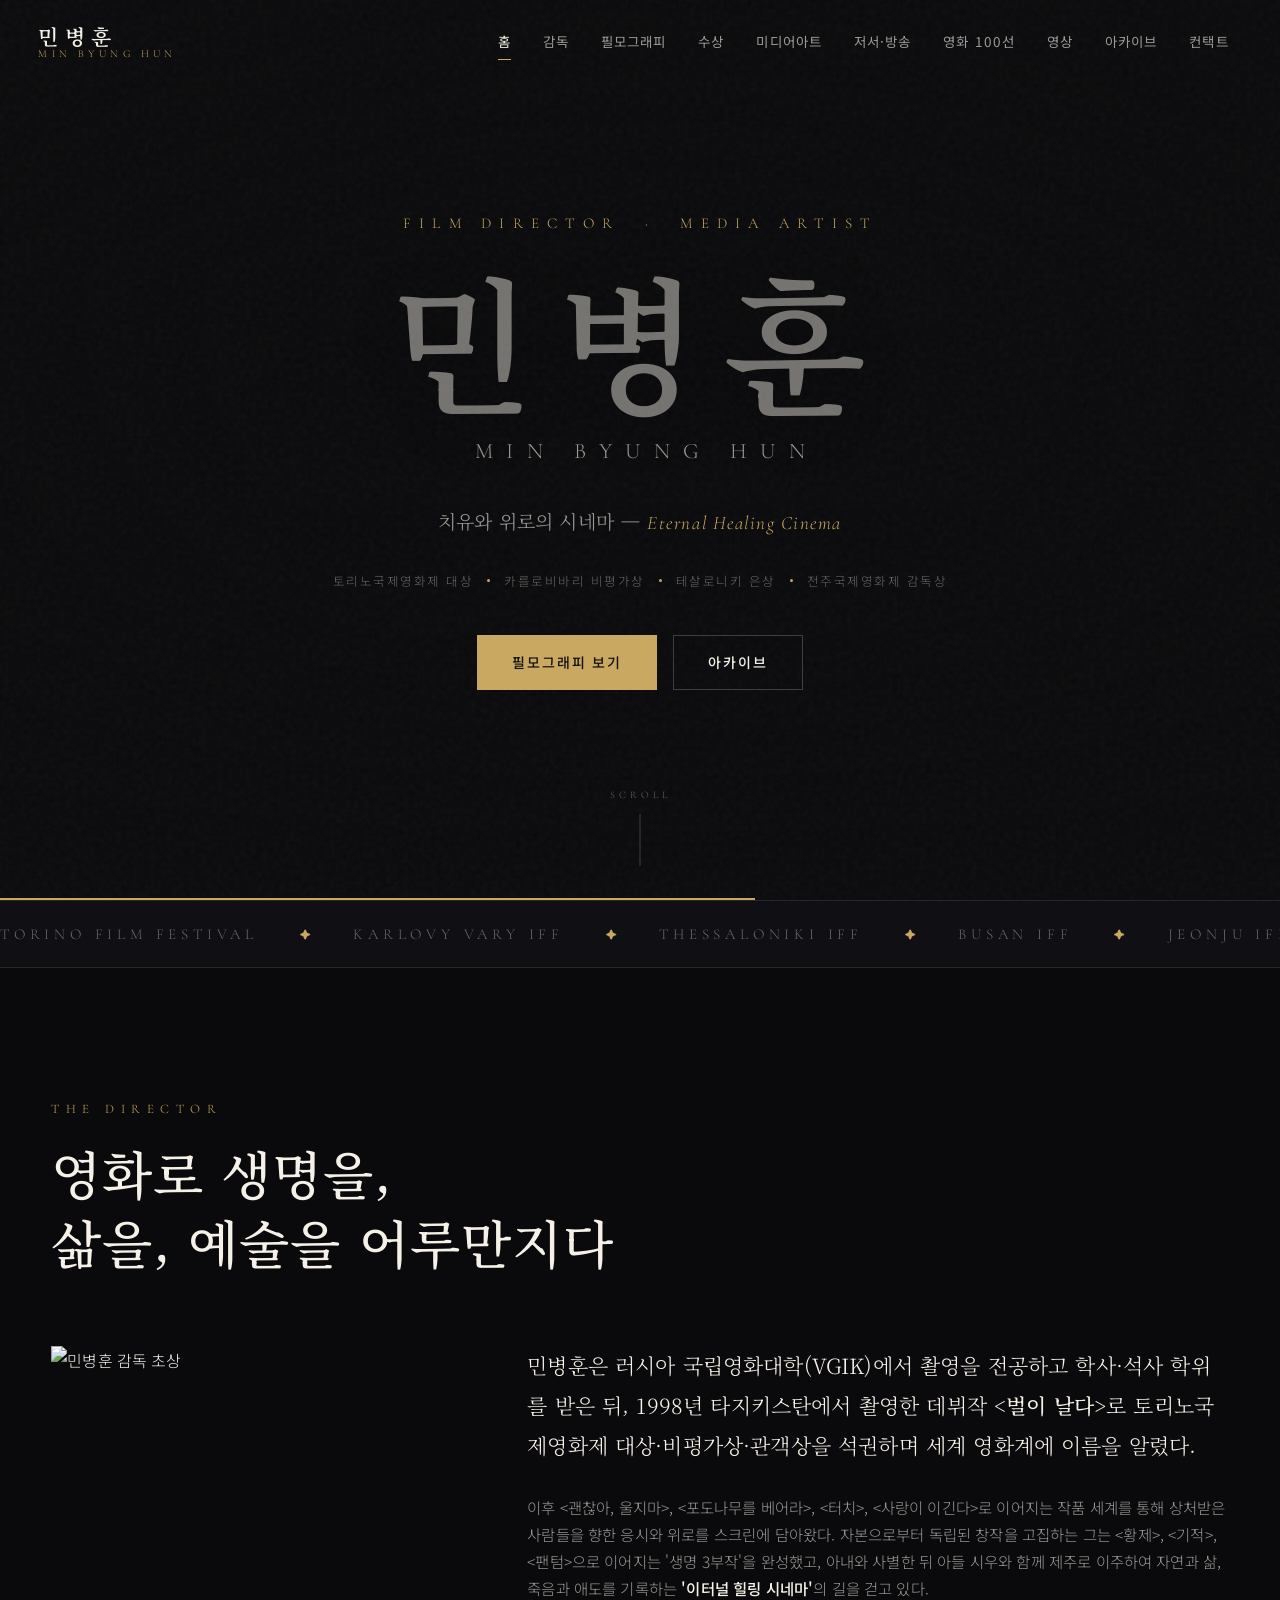
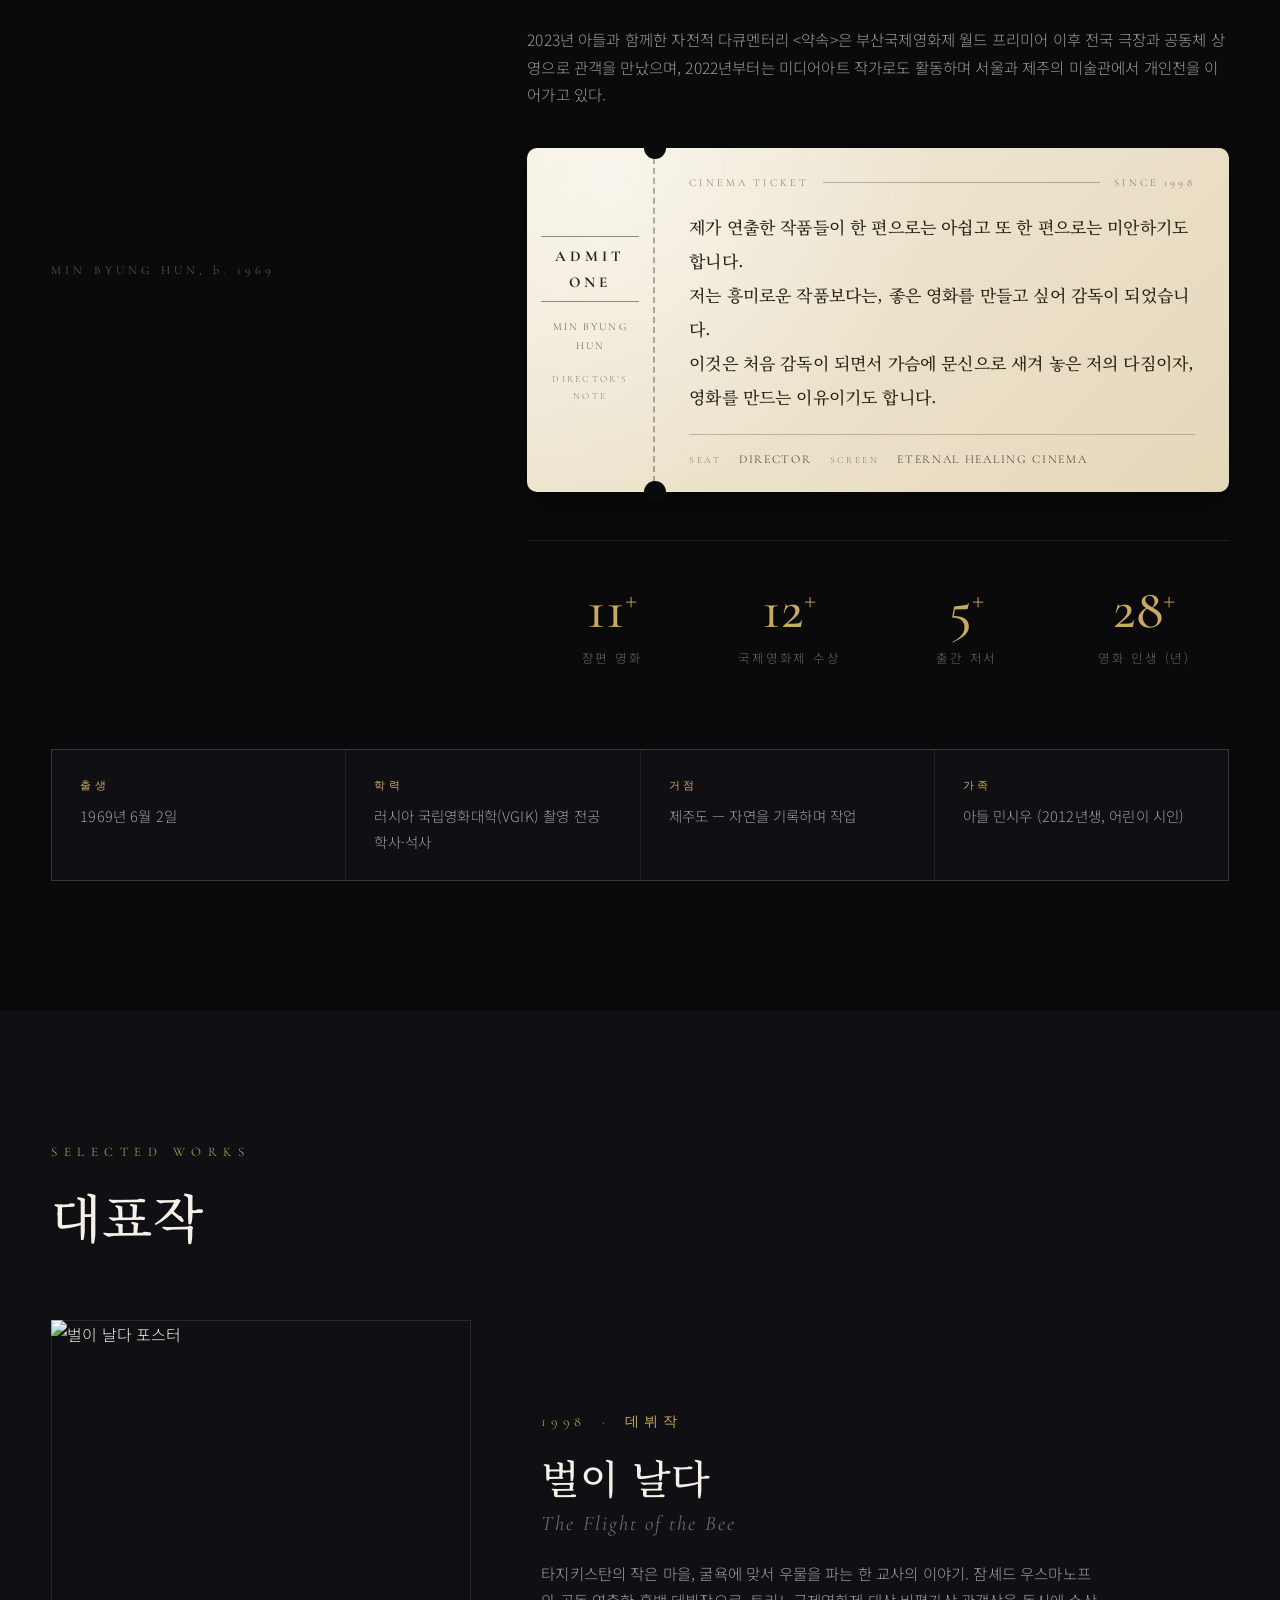
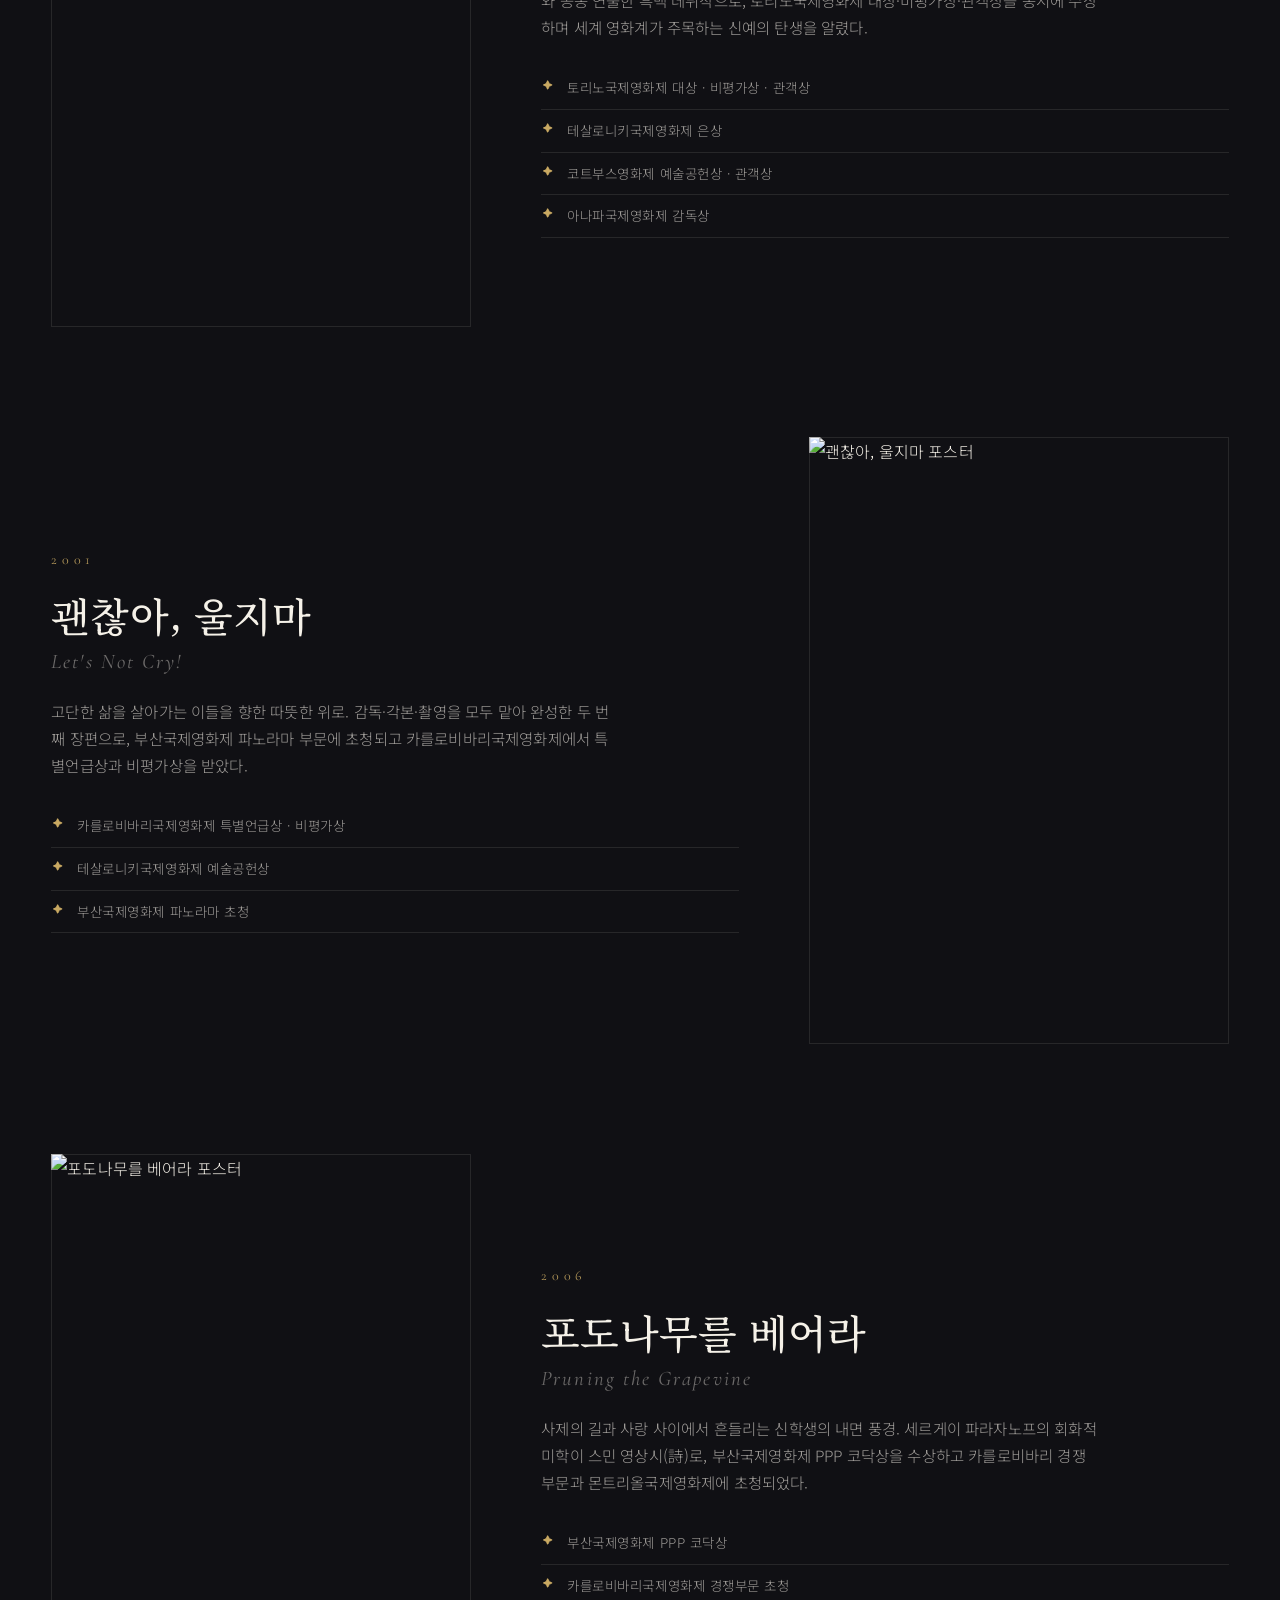
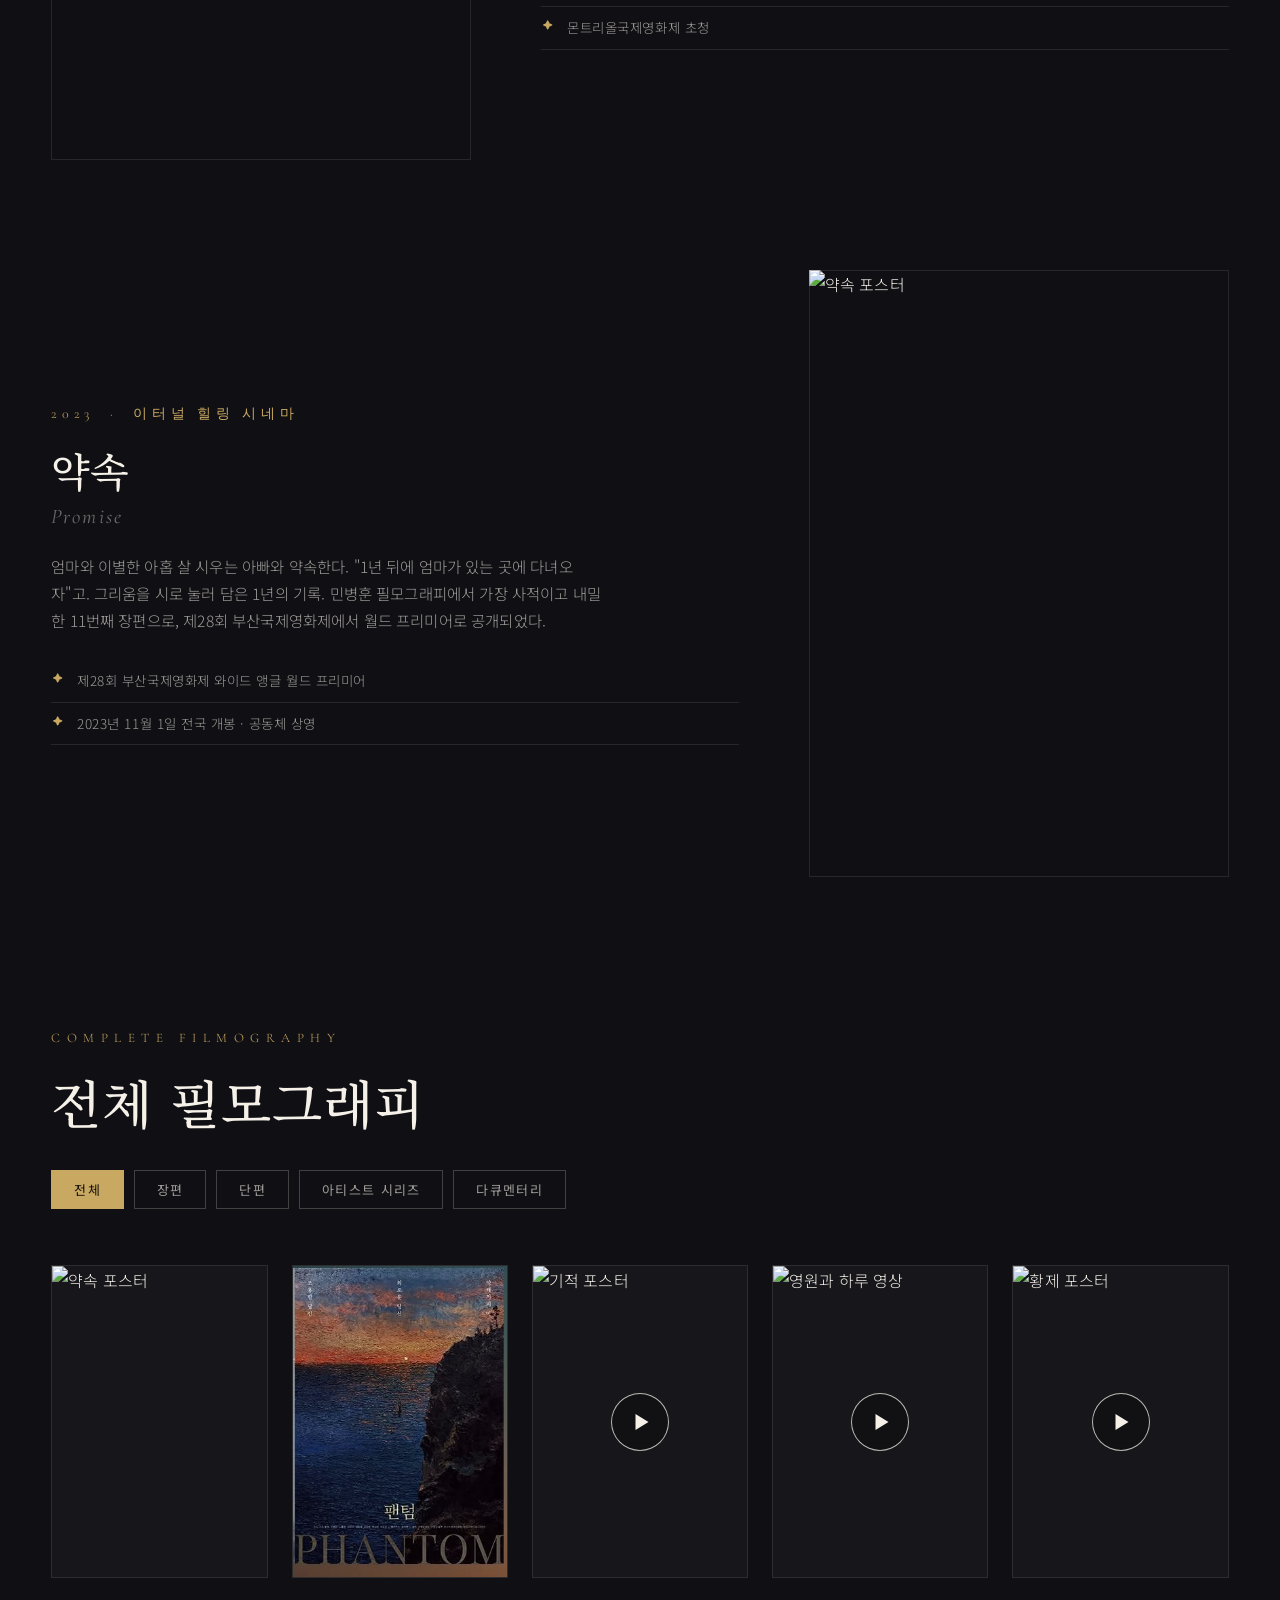
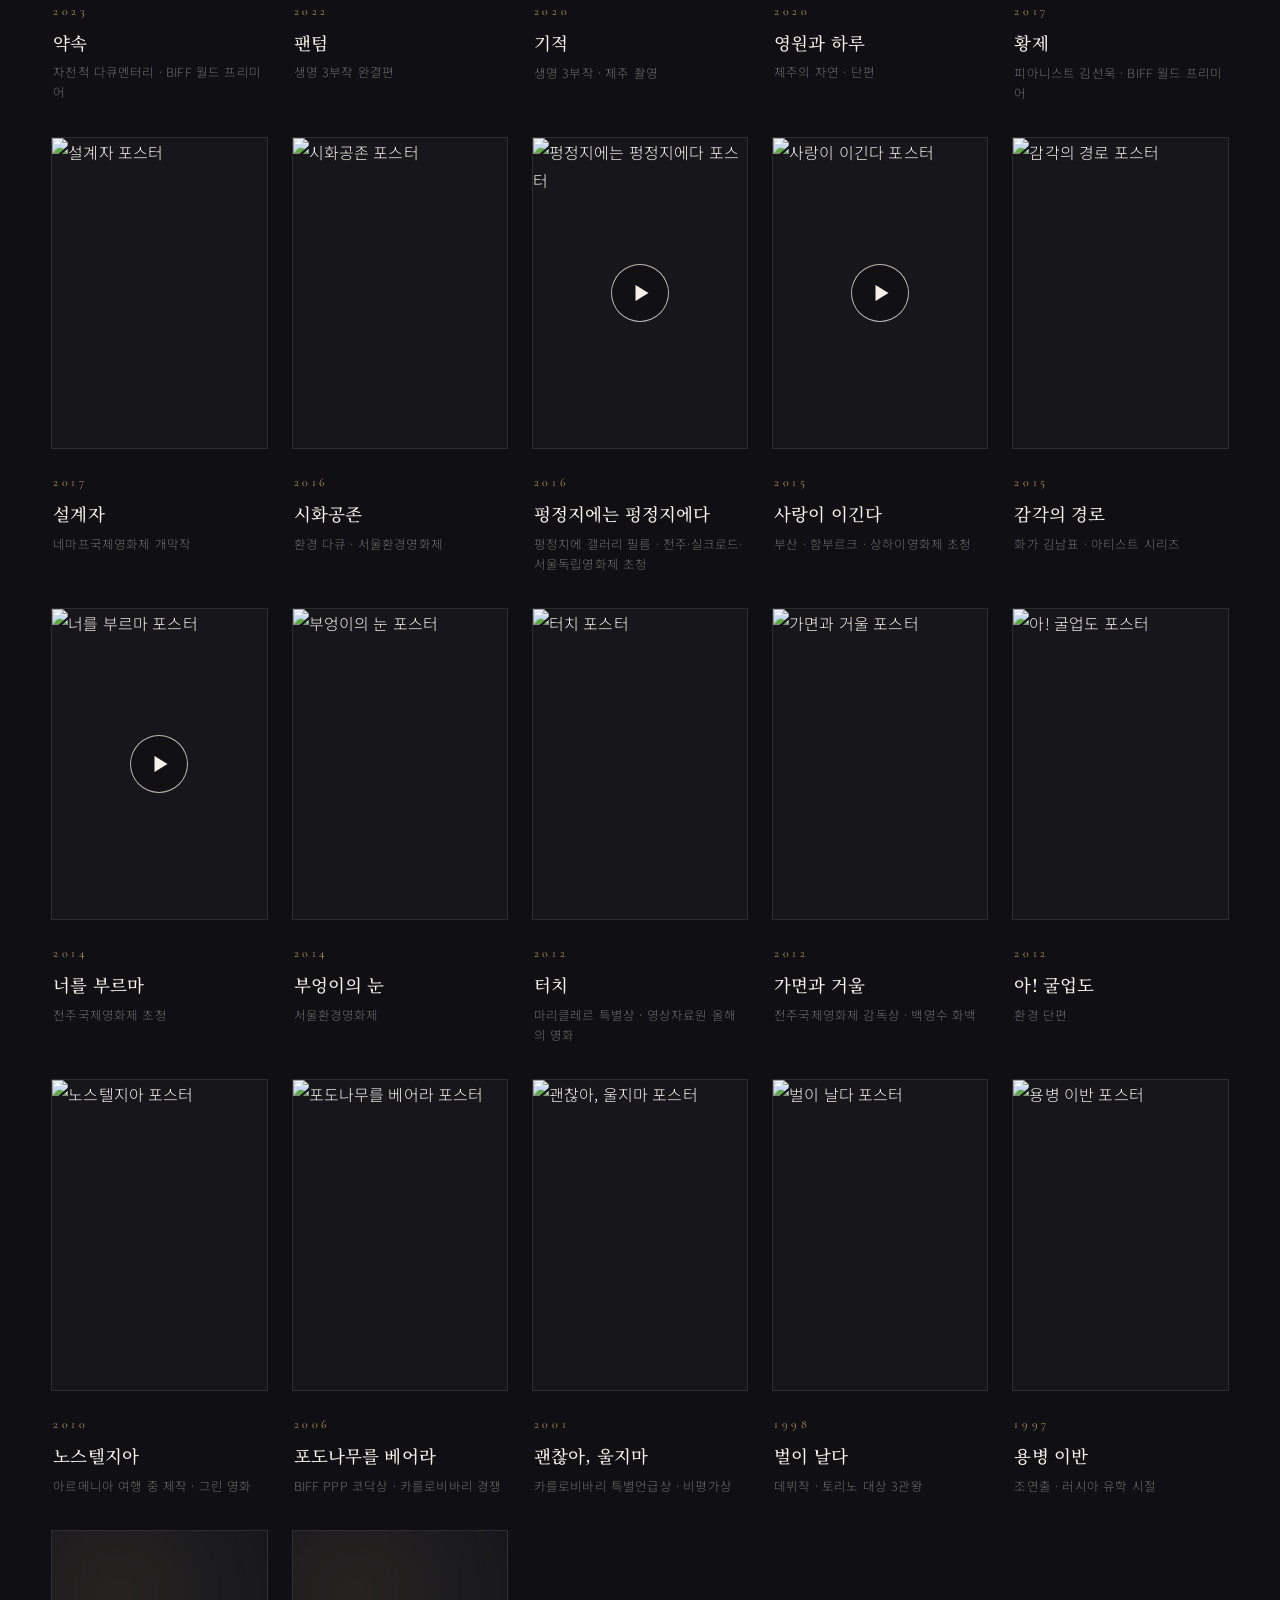
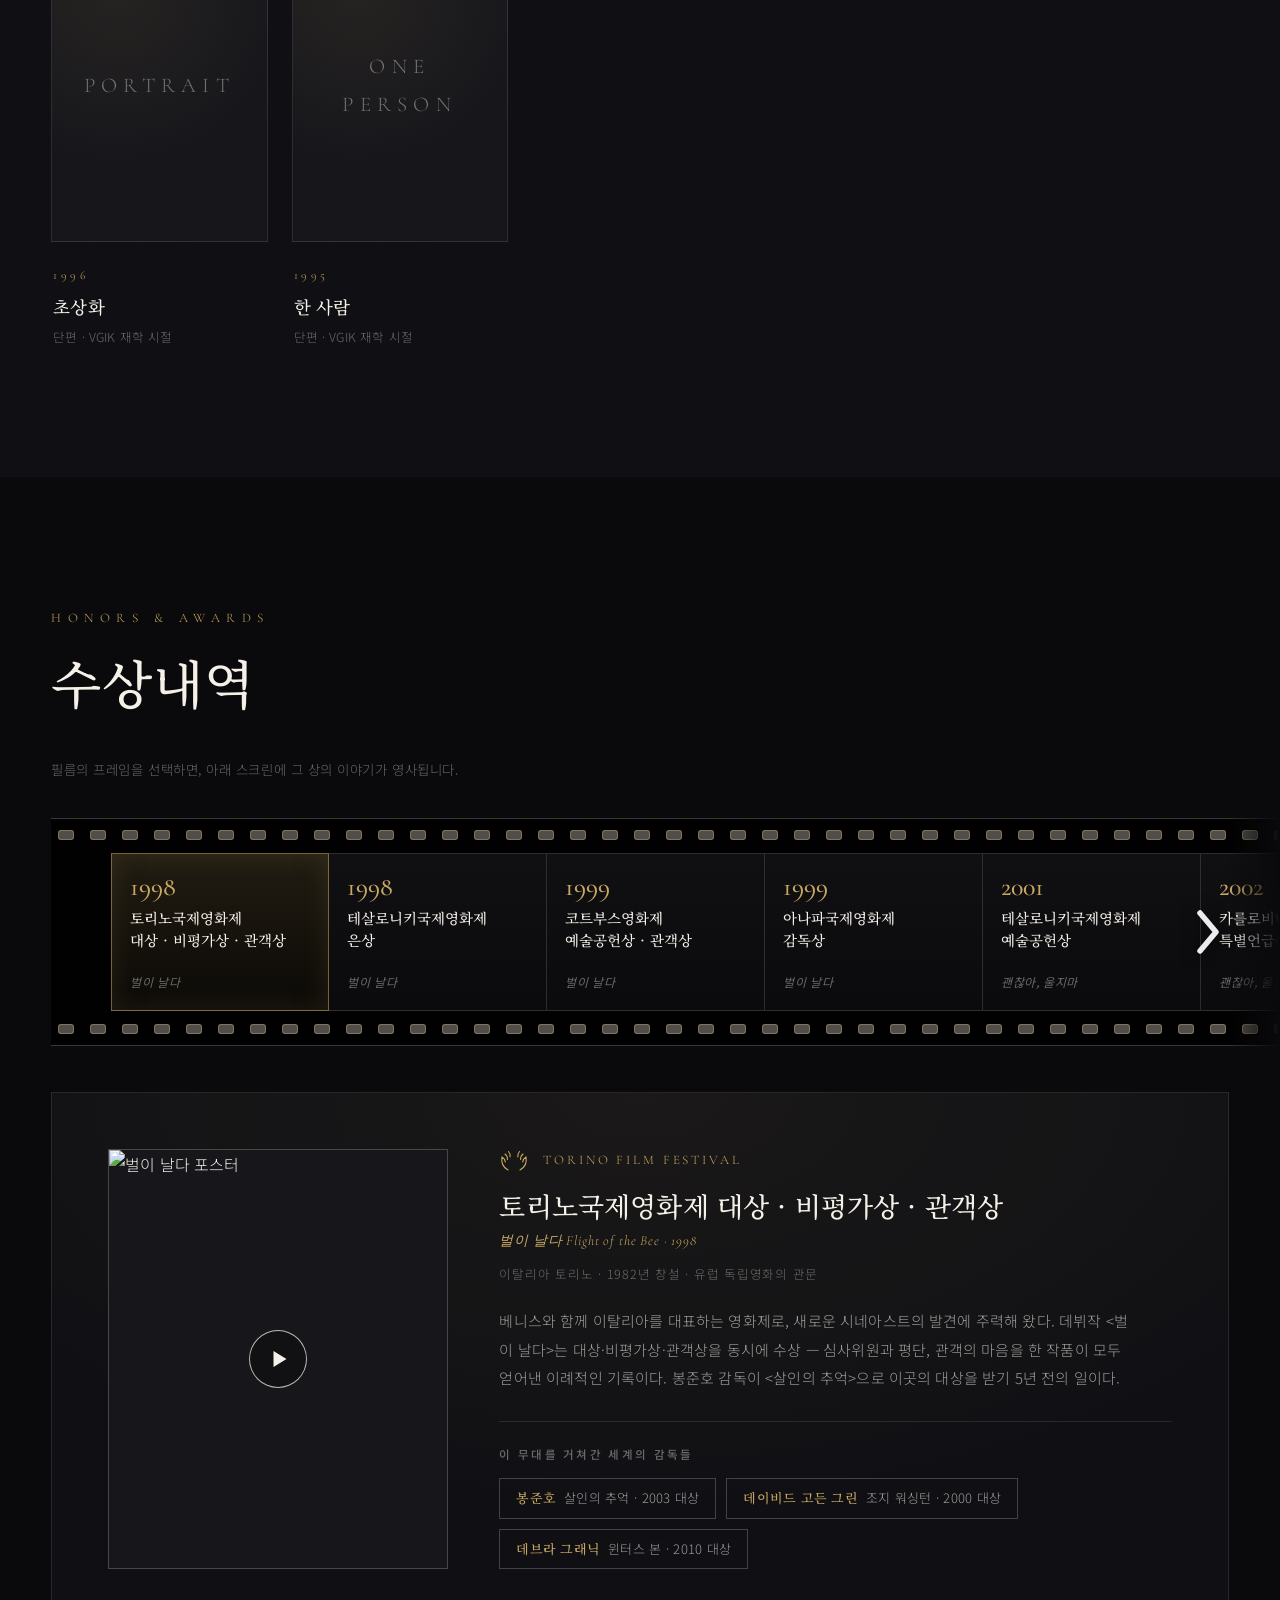
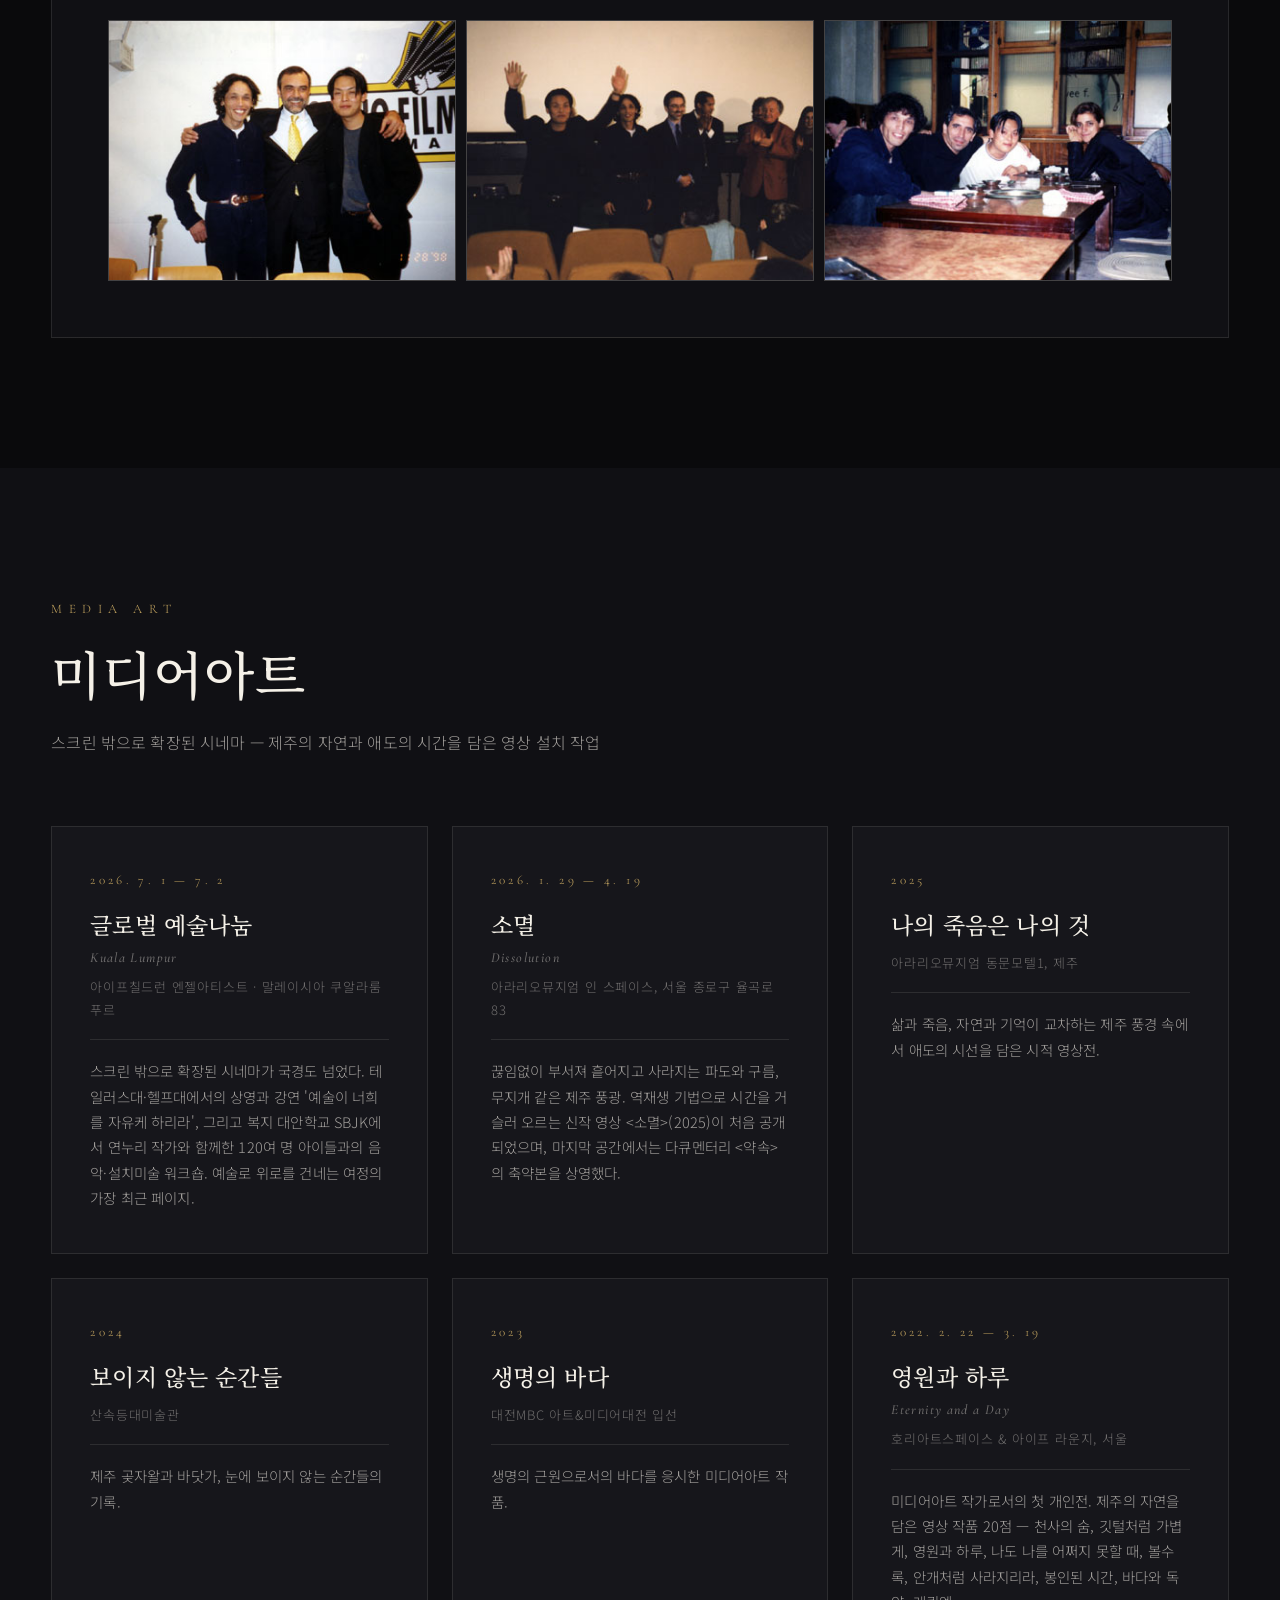
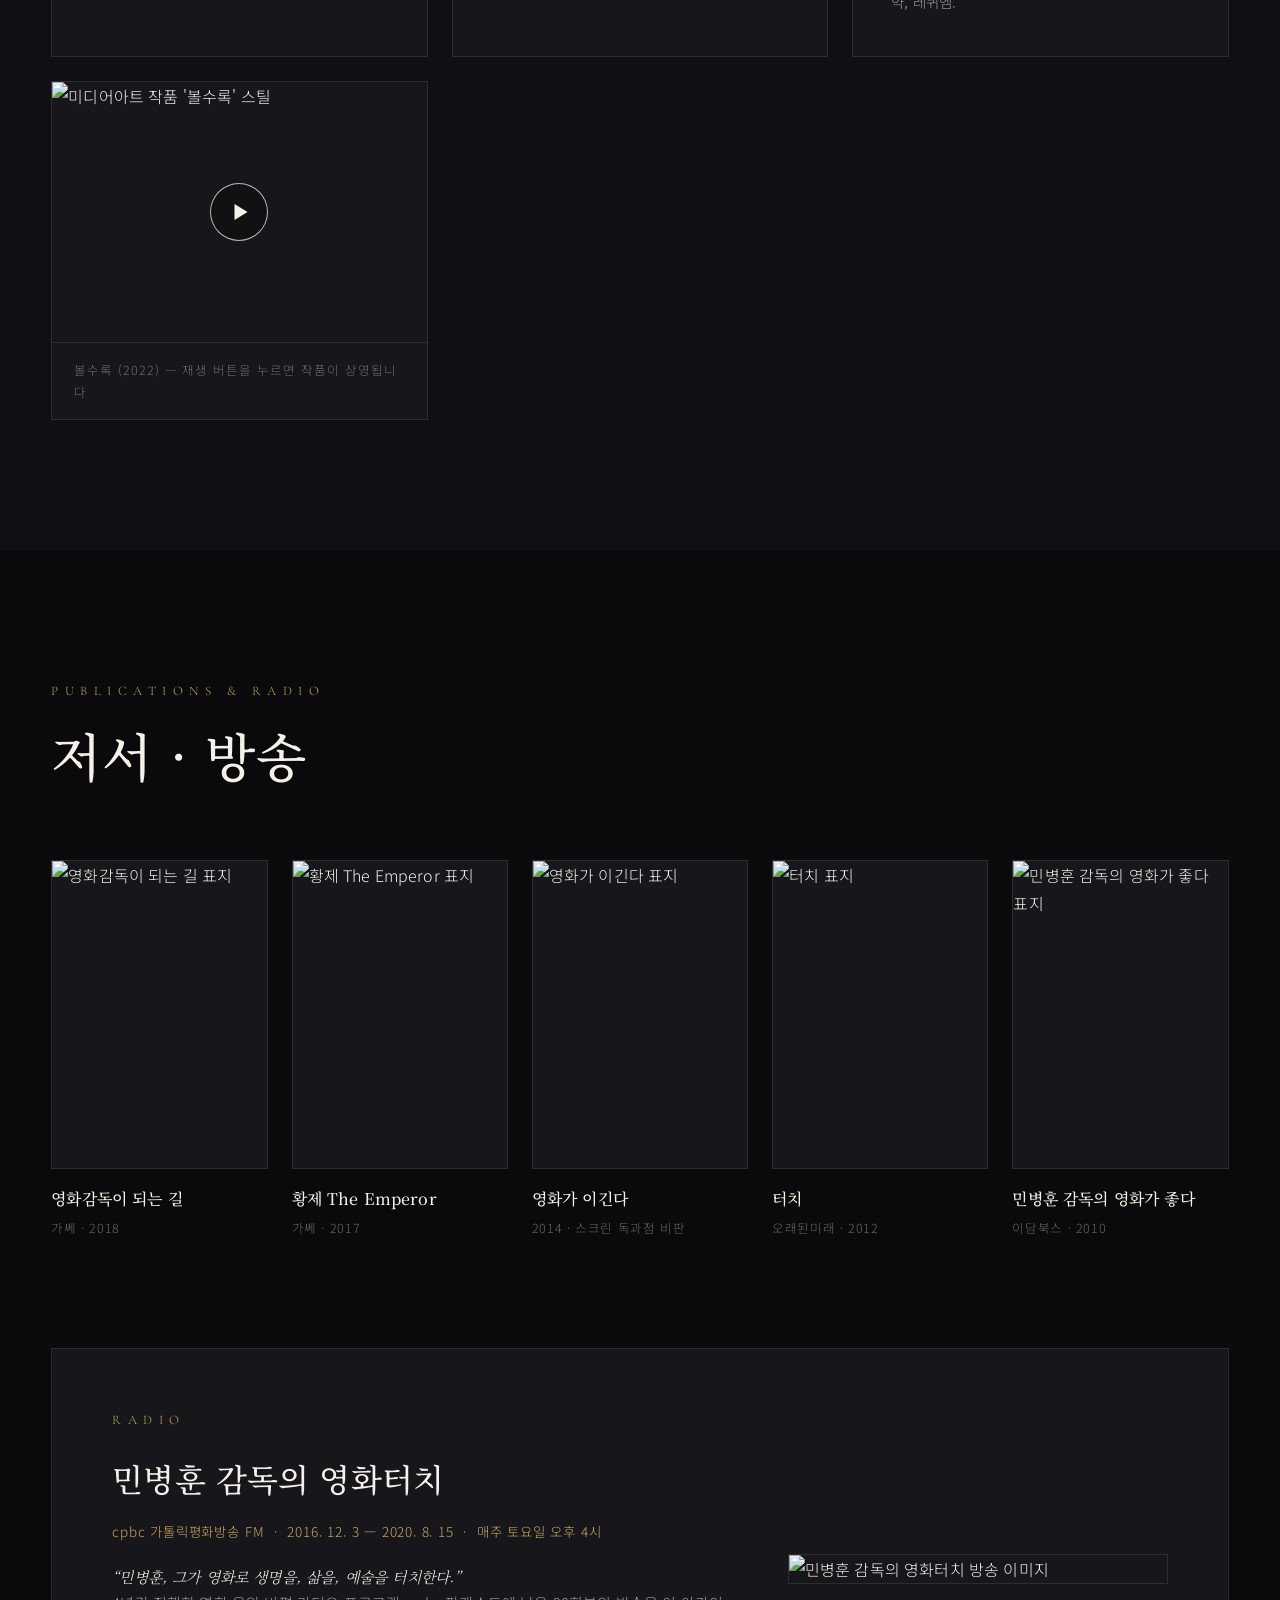
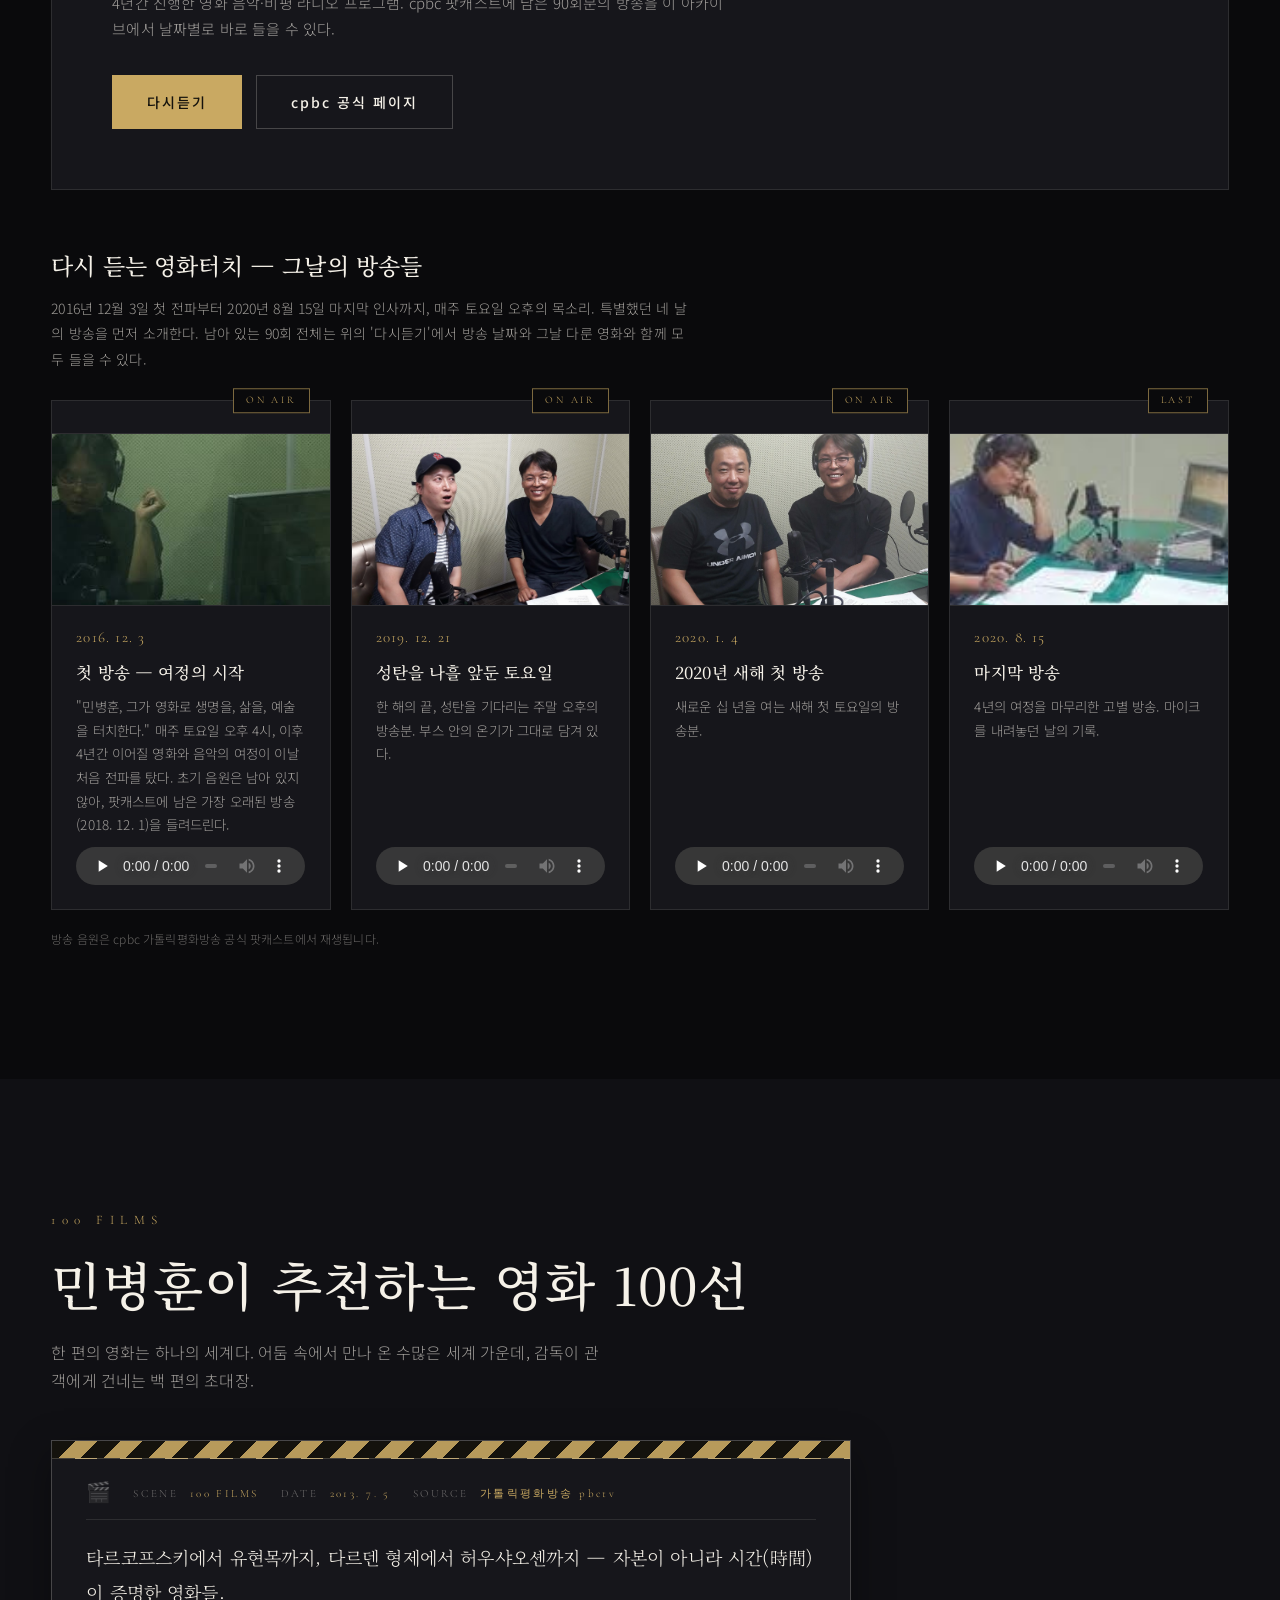
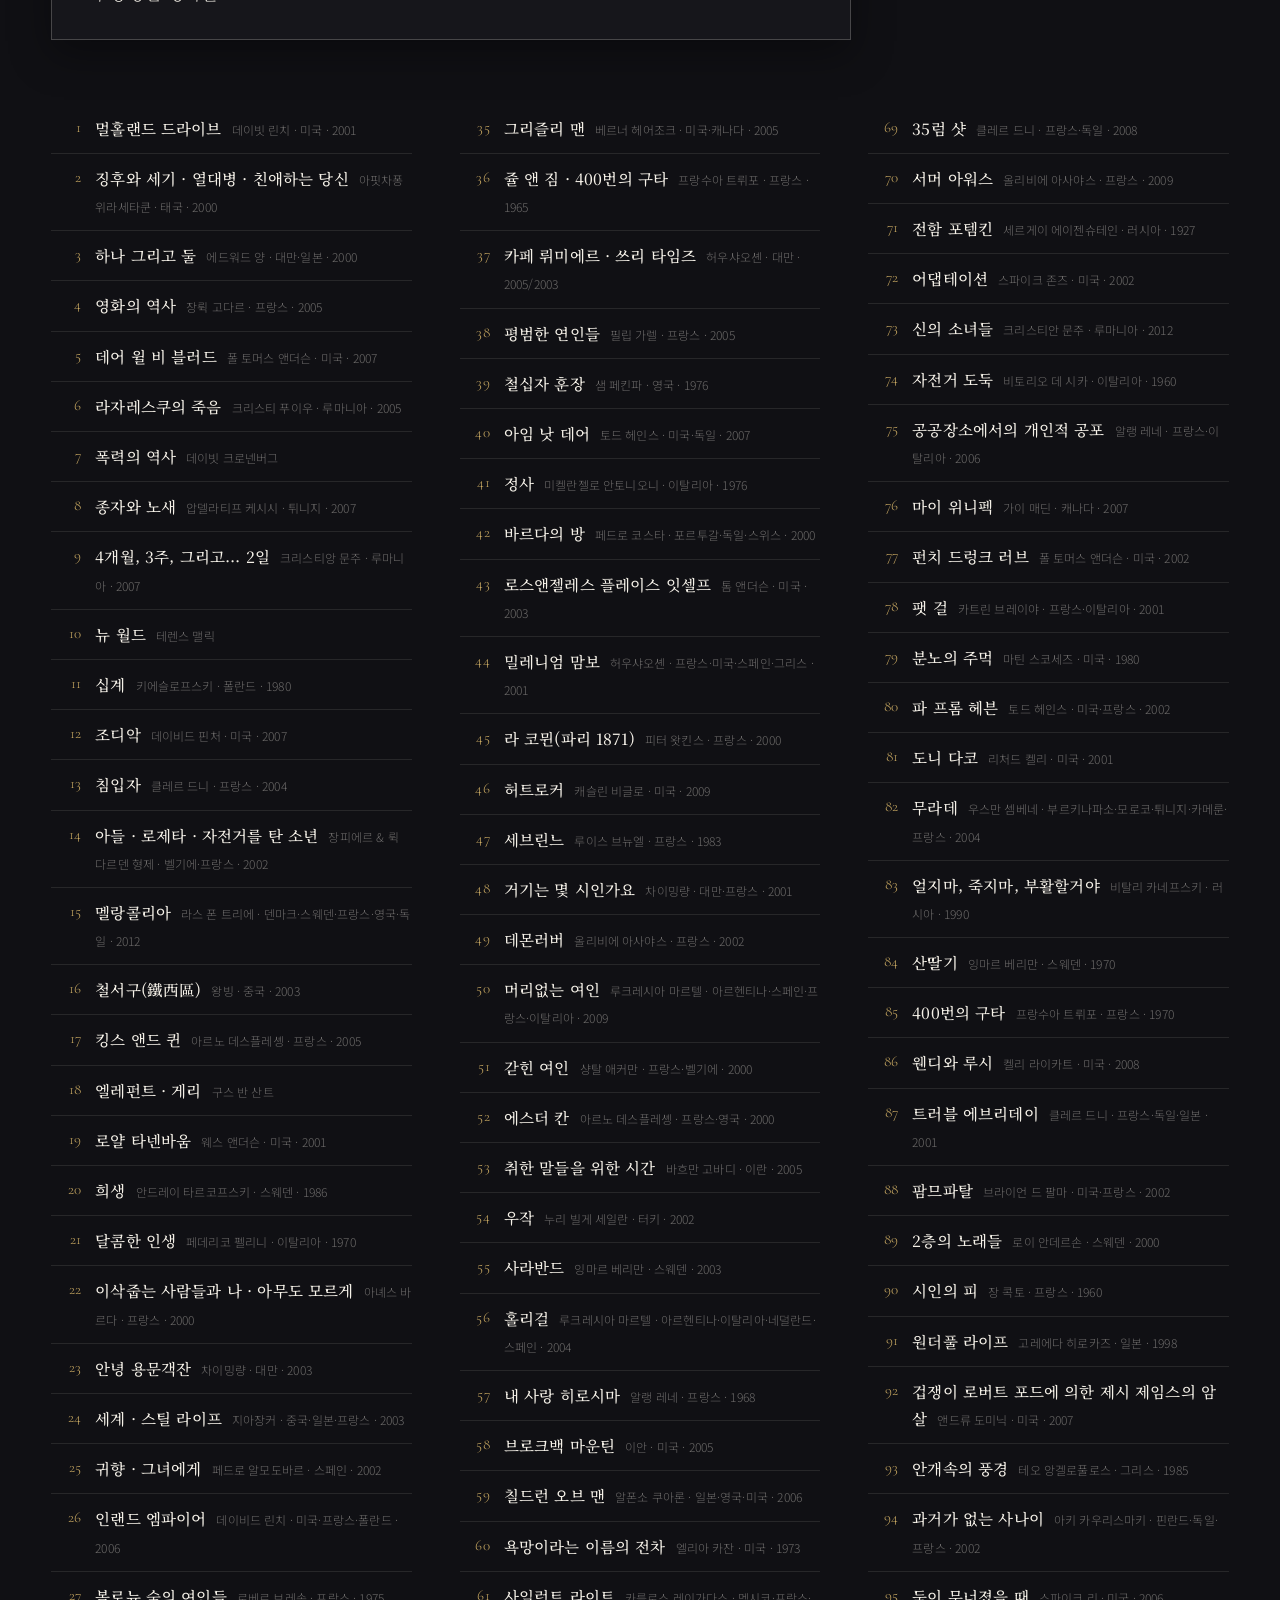
==== commit e5ad41ee: "Director's note on a cinema ticket, 100-film list, full radio replay archive - Replace the about quo" ====
--- a/index.html
+++ b/index.html
@@ -9,7 +9,7 @@
     <link rel="preconnect" href="https://fonts.googleapis.com">
     <link rel="preconnect" href="https://fonts.gstatic.com" crossorigin>
     <link href="https://fonts.googleapis.com/css2?family=Cormorant+Garamond:ital,wght@0,400;0,500;0,600;0,700;1,400&family=Noto+Serif+KR:wght@300;400;500;600;700&family=Noto+Sans+KR:wght@300;400;500;700&display=swap" rel="stylesheet">
-    <link rel="stylesheet" href="style.css?v=20260711155011">
+    <link rel="stylesheet" href="style.css?v=20260718130000">
 </head>
 <body>
 
@@ -27,6 +27,7 @@
                 <li><a href="#awards" class="nav-link">수상</a></li>
                 <li><a href="#media-art" class="nav-link">미디어아트</a></li>
                 <li><a href="#books" class="nav-link">저서·방송</a></li>
+                <li><a href="#cinema100" class="nav-link">영화 100선</a></li>
                 <li><a href="#videos" class="nav-link">영상</a></li>
                 <li><a href="#archive" class="nav-link">아카이브</a></li>
                 <li><a href="#contact" class="nav-link">컨택트</a></li>
@@ -129,9 +130,30 @@
                         전국 극장과 공동체 상영으로 관객을 만났으며, 2022년부터는 미디어아트 작가로도 활동하며
                         서울과 제주의 미술관에서 개인전을 이어가고 있다.
                     </p>
-                    <blockquote class="about-quote reveal">
-                        &ldquo;나는 내 마음속의 자유, 해방감을 느끼며 창작하고 싶다.
-                        내가 당당한 이유는 자본으로부터 100% 독립한 영화인이기 때문이다.&rdquo;
+                    <blockquote class="about-ticket reveal" aria-label="감독의 말">
+                        <span class="ticket-stub" aria-hidden="true">
+                            <span class="stub-admit">ADMIT ONE</span>
+                            <span class="stub-name">MIN BYUNG HUN</span>
+                            <span class="stub-no">DIRECTOR&rsquo;S NOTE</span>
+                        </span>
+                        <span class="ticket-body">
+                            <span class="ticket-head" aria-hidden="true">
+                                <span>CINEMA TICKET</span>
+                                <span class="ticket-head-line"></span>
+                                <span>SINCE 1998</span>
+                            </span>
+                            <span class="ticket-quote">
+                                제가 연출한 작품들이 한 편으로는 아쉽고
+                                또 한 편으로는 미안하기도 합니다.<br>
+                                저는 흥미로운 작품보다는, 좋은 영화를 만들고 싶어 감독이 되었습니다.<br>
+                                이것은 처음 감독이 되면서 가슴에 문신으로 새겨 놓은
+                                저의 다짐이자, 영화를 만드는 이유이기도 합니다.
+                            </span>
+                            <span class="ticket-foot" aria-hidden="true">
+                                <span>SEAT</span><em>DIRECTOR</em>
+                                <span>SCREEN</span><em>ETERNAL HEALING CINEMA</em>
+                            </span>
+                        </span>
                     </blockquote>
                     <div class="about-stats reveal">
                         <div class="stat">
@@ -187,7 +209,8 @@
                         <ul class="feature-awards">
                             <li>토리노국제영화제 대상 · 비평가상 · 관객상</li>
                             <li>테살로니키국제영화제 은상</li>
-                            <li>코트부스영화제 예술공헌상 · 아나파영화제 감독상</li>
+                            <li>코트부스영화제 예술공헌상 · 관객상</li>
+                            <li>아나파국제영화제 감독상</li>
                         </ul>
                     </div>
                 </article>
@@ -207,6 +230,7 @@
                         </p>
                         <ul class="feature-awards">
                             <li>카를로비바리국제영화제 특별언급상 · 비평가상</li>
+                            <li>테살로니키국제영화제 예술공헌상</li>
                             <li>부산국제영화제 파노라마 초청</li>
                         </ul>
                     </div>
@@ -278,7 +302,7 @@
                     <div class="poster-info"><span class="poster-year">2022</span><h4>팬텀</h4><p>생명 3부작 완결편</p></div>
                 </article>
                 <article class="poster-card reveal" data-cat="feature">
-                    <div class="poster-wrap"><img src="https://raw.githubusercontent.com/marisol2727/my-website-images/main/%EA%B8%B0%EC%A0%81_%ED%8F%AC%EC%8A%A4%ED%84%B0.jpg" alt="기적 포스터" loading="lazy"></div>
+                    <div class="poster-wrap poster-video"><a class="yt-lite" href="https://www.youtube.com/watch?v=TPocJbqbEvg" data-yt="TPocJbqbEvg" aria-label="기적 영상 재생"><img src="https://raw.githubusercontent.com/marisol2727/my-website-images/main/%EA%B8%B0%EC%A0%81_%ED%8F%AC%EC%8A%A4%ED%84%B0.jpg" alt="기적 포스터" loading="lazy"><span class="play"></span></a></div>
                     <div class="poster-info"><span class="poster-year">2020</span><h4>기적</h4><p>생명 3부작 · 제주 촬영</p></div>
                 </article>
                 <article class="poster-card reveal" data-cat="short">
@@ -286,7 +310,7 @@
                     <div class="poster-info"><span class="poster-year">2020</span><h4>영원과 하루</h4><p>제주의 자연 · 단편</p></div>
                 </article>
                 <article class="poster-card reveal" data-cat="feature artist">
-                    <div class="poster-wrap"><img src="https://raw.githubusercontent.com/marisol2727/my-website-images/main/%ED%99%A9%EC%A0%9C_%ED%8F%AC%EC%8A%A4%ED%84%B0.jpg" alt="황제 포스터" loading="lazy"></div>
+                    <div class="poster-wrap poster-video"><a class="yt-lite" href="https://www.youtube.com/watch?v=_IcKiOCeP14" data-yt="_IcKiOCeP14" aria-label="황제 영상 재생"><img src="https://raw.githubusercontent.com/marisol2727/my-website-images/main/%ED%99%A9%EC%A0%9C_%ED%8F%AC%EC%8A%A4%ED%84%B0.jpg" alt="황제 포스터" loading="lazy"><span class="play"></span></a></div>
                     <div class="poster-info"><span class="poster-year">2017</span><h4>황제</h4><p>피아니스트 김선욱 · BIFF 월드 프리미어</p></div>
                 </article>
                 <article class="poster-card reveal" data-cat="short artist">
@@ -298,19 +322,19 @@
                     <div class="poster-info"><span class="poster-year">2016</span><h4>시화공존</h4><p>환경 다큐 · 서울환경영화제</p></div>
                 </article>
                 <article class="poster-card reveal" data-cat="artist docu">
-                    <div class="poster-wrap"><img src="https://raw.githubusercontent.com/marisol2727/my-website-images/main/%ED%8E%91%EC%A0%95%EC%A7%80%EC%97%90%EB%8A%94%20%ED%8E%91%EC%A0%95%EC%A7%80%EC%97%90%EB%8B%A4.jpg" alt="펑정지에는 펑정지에다 포스터" loading="lazy"></div>
-                    <div class="poster-info"><span class="poster-year">2016</span><h4>펑정지에는 펑정지에다</h4><p>중국 현대미술 거장 펑정지에 · 갤러리 필름</p></div>
+                    <div class="poster-wrap poster-video"><a class="yt-lite" href="https://www.youtube.com/watch?v=aA36XS4dYXE" data-yt="aA36XS4dYXE" aria-label="펑정지에는 펑정지에다 영상 재생"><img src="https://raw.githubusercontent.com/marisol2727/my-website-images/main/%ED%8E%91%EC%A0%95%EC%A7%80%EC%97%90%EB%8A%94%20%ED%8E%91%EC%A0%95%EC%A7%80%EC%97%90%EB%8B%A4.jpg" alt="펑정지에는 펑정지에다 포스터" loading="lazy"><span class="play"></span></a></div>
+                    <div class="poster-info"><span class="poster-year">2016</span><h4>펑정지에는 펑정지에다</h4><p>펑정지에 갤러리 필름 · 전주·실크로드·서울독립영화제 초청</p></div>
                 </article>
                 <article class="poster-card reveal" data-cat="feature">
-                    <div class="poster-wrap"><img src="https://raw.githubusercontent.com/marisol2727/my-website-images/main/%EC%82%AC%EB%9E%91%EC%9D%B4%20%EC%9D%B4%EA%B8%B4%EB%8B%A4.jpg" alt="사랑이 이긴다 포스터" loading="lazy"></div>
-                    <div class="poster-info"><span class="poster-year">2015</span><h4>사랑이 이긴다</h4><p>함부르크 · 상하이영화제 초청</p></div>
+                    <div class="poster-wrap poster-video"><a class="yt-lite" href="https://www.youtube.com/watch?v=qUsHSz8ApVs" data-yt="qUsHSz8ApVs" aria-label="사랑이 이긴다 영상 재생"><img src="https://raw.githubusercontent.com/marisol2727/my-website-images/main/%EC%82%AC%EB%9E%91%EC%9D%B4%20%EC%9D%B4%EA%B8%B4%EB%8B%A4.jpg" alt="사랑이 이긴다 포스터" loading="lazy"><span class="play"></span></a></div>
+                    <div class="poster-info"><span class="poster-year">2015</span><h4>사랑이 이긴다</h4><p>부산 · 함부르크 · 상하이영화제 초청</p></div>
                 </article>
                 <article class="poster-card reveal" data-cat="artist short">
                     <div class="poster-wrap"><img src="https://raw.githubusercontent.com/marisol2727/my-website-images/main/%EA%B0%90%EA%B0%81%EC%9D%98%20%EA%B2%BD%EB%A1%9C_%ED%8F%AC%EC%8A%A4%ED%84%B0.jpg" alt="감각의 경로 포스터" loading="lazy"></div>
                     <div class="poster-info"><span class="poster-year">2015</span><h4>감각의 경로</h4><p>화가 김남표 · 아티스트 시리즈</p></div>
                 </article>
                 <article class="poster-card reveal" data-cat="short">
-                    <div class="poster-wrap"><img src="https://raw.githubusercontent.com/marisol2727/my-website-images/main/%EB%84%88%EB%A5%BC%20%EB%B6%80%EB%A5%B4%EB%A7%88_%ED%8F%AC%EC%8A%A4%ED%84%B0.jpg" alt="너를 부르마 포스터" loading="lazy"></div>
+                    <div class="poster-wrap poster-video"><a class="yt-lite" href="https://www.youtube.com/watch?v=KFxpxus9V8A" data-yt="KFxpxus9V8A" aria-label="너를 부르마 영상 재생"><img src="https://raw.githubusercontent.com/marisol2727/my-website-images/main/%EB%84%88%EB%A5%BC%20%EB%B6%80%EB%A5%B4%EB%A7%88_%ED%8F%AC%EC%8A%A4%ED%84%B0.jpg" alt="너를 부르마 포스터" loading="lazy"><span class="play"></span></a></div>
                     <div class="poster-info"><span class="poster-year">2014</span><h4>너를 부르마</h4><p>전주국제영화제 초청</p></div>
                 </article>
                 <article class="poster-card reveal" data-cat="short docu">
@@ -387,7 +411,7 @@
                     </button>
                     <button class="film-frame" data-award="2" role="tab">
                         <span class="frame-year">1999</span>
-                        <span class="frame-award">코트부스영화제<br>예술공헌상</span>
+                        <span class="frame-award">코트부스영화제<br>예술공헌상 · 관객상</span>
                         <span class="frame-film">벌이 날다</span>
                     </button>
                     <button class="film-frame" data-award="3" role="tab">
@@ -396,31 +420,36 @@
                         <span class="frame-film">벌이 날다</span>
                     </button>
                     <button class="film-frame" data-award="4" role="tab">
+                        <span class="frame-year">2001</span>
+                        <span class="frame-award">테살로니키국제영화제<br>예술공헌상</span>
+                        <span class="frame-film">괜찮아, 울지마</span>
+                    </button>
+                    <button class="film-frame" data-award="5" role="tab">
                         <span class="frame-year">2002</span>
                         <span class="frame-award">카를로비바리국제영화제<br>특별언급상 · 비평가상</span>
                         <span class="frame-film">괜찮아, 울지마</span>
                     </button>
-                    <button class="film-frame" data-award="5" role="tab">
+                    <button class="film-frame" data-award="6" role="tab">
                         <span class="frame-year">2004</span>
                         <span class="frame-award">부산국제영화제<br>PPP 코닥상</span>
                         <span class="frame-film">포도나무를 베어라</span>
                     </button>
-                    <button class="film-frame" data-award="6" role="tab">
+                    <button class="film-frame" data-award="7" role="tab">
                         <span class="frame-year">2012</span>
                         <span class="frame-award">마리클레르영화제 특별상<br>영상자료원 올해의 영화 外</span>
                         <span class="frame-film">터치</span>
                     </button>
-                    <button class="film-frame" data-award="7" role="tab">
+                    <button class="film-frame" data-award="8" role="tab">
                         <span class="frame-year">2013</span>
                         <span class="frame-award">전주국제영화제<br>한국단편경쟁 감독상</span>
                         <span class="frame-film">가면과 거울</span>
                     </button>
-                    <button class="film-frame" data-award="8" role="tab">
+                    <button class="film-frame" data-award="9" role="tab">
                         <span class="frame-year">2023</span>
                         <span class="frame-award">대전MBC 아트&amp;미디어대전<br>입선</span>
                         <span class="frame-film">생명의 바다</span>
                     </button>
-                    <button class="film-frame" data-award="9" role="tab">
+                    <button class="film-frame" data-award="10" role="tab">
                         <span class="frame-year">2023</span>
                         <span class="frame-award">부산국제영화제<br>와이드 앵글 공식 초청</span>
                         <span class="frame-film">약속</span>
@@ -493,8 +522,8 @@
                     </p>
                 </article>
                 <article class="expo-card expo-image reveal">
-                    <img src="https://raw.githubusercontent.com/marisol2727/my-website-images/main/%EB%B3%BC%EC%88%98%EB%A1%9D.jpg" alt="미디어아트 작품 '볼수록' 스틸" loading="lazy">
-                    <p class="expo-caption">볼수록 (2022), 영상 스틸</p>
+                    <div class="expo-video"><a class="yt-lite" href="https://www.youtube.com/watch?v=st0TBrmgVEU" data-yt="st0TBrmgVEU" aria-label="미디어아트 볼수록 영상 재생"><img src="https://raw.githubusercontent.com/marisol2727/my-website-images/main/%EB%B3%BC%EC%88%98%EB%A1%9D.jpg" alt="미디어아트 작품 '볼수록' 스틸" loading="lazy"><span class="play"></span></a></div>
+                    <p class="expo-caption">볼수록 (2022) &mdash; 재생 버튼을 누르면 작품이 상영됩니다</p>
                 </article>
             </div>
         </div>
@@ -541,8 +570,12 @@
                     <h3>민병훈 감독의 영화터치</h3>
                     <p class="radio-meta">cpbc 가톨릭평화방송 FM &nbsp;·&nbsp; 2016. 12. 3 &mdash; 2020. 8. 15 &nbsp;·&nbsp; 매주 토요일 오후 4시</p>
                     <p class="radio-desc"><em>&ldquo;민병훈, 그가 영화로 생명을, 삶을, 예술을 터치한다.&rdquo;</em><br>
-                    4년간 진행한 영화 음악·비평 라디오 프로그램. 다시듣기는 공식 홈페이지에서 제공된다.</p>
-                    <a href="https://program.cpbc.co.kr/radio/touchmovie/main" target="_blank" rel="noopener" class="btn btn-gold">다시듣기</a>
+                    4년간 진행한 영화 음악·비평 라디오 프로그램. cpbc 팟캐스트에 남은 90회분의
+                    방송을 이 아카이브에서 날짜별로 바로 들을 수 있다.</p>
+                    <div class="radio-actions">
+                        <button type="button" class="btn btn-gold" id="radioReplayBtn">다시듣기</button>
+                        <a href="https://program.cpbc.co.kr/radio/touchmovie/main" target="_blank" rel="noopener" class="btn btn-ghost">cpbc 공식 페이지</a>
+                    </div>
                 </div>
                 <div class="radio-photo">
                     <img src="https://img.cpbc.co.kr/cpbc_cms/2023/01/30/R2c1675047712323.jpg" alt="민병훈 감독의 영화터치 방송 이미지" loading="lazy">
@@ -553,7 +586,8 @@
                 <h4 class="episodes-title">다시 듣는 영화터치 — 그날의 방송들</h4>
                 <p class="episodes-desc">
                     2016년 12월 3일 첫 전파부터 2020년 8월 15일 마지막 인사까지, 매주 토요일 오후의 목소리.
-                    cpbc 공식 팟캐스트에는 90회분의 방송이 남아 있다. 그중 몇 편을 여기서 바로 들을 수 있다.
+                    특별했던 네 날의 방송을 먼저 소개한다. 남아 있는 90회 전체는
+                    위의 '다시듣기'에서 방송 날짜와 그날 다룬 영화와 함께 모두 들을 수 있다.
                 </p>
             </div>
             <div class="radio-episodes reveal">
@@ -596,6 +630,138 @@
         </div>
     </section>
 
+    <!-- ===== 100 Films ===== -->
+    <section id="cinema100" class="section cinema100">
+        <div class="container">
+            <div class="section-head reveal">
+                <p class="section-eyebrow">100 FILMS</p>
+                <h2 class="section-title">민병훈이 추천하는 영화 100선</h2>
+                <p class="section-desc">
+                    한 편의 영화는 하나의 세계다. 어둠 속에서 만나 온 수많은 세계 가운데,
+                    감독이 관객에게 건네는 백 편의 초대장.
+                </p>
+            </div>
+            <div class="c100-quote reveal">
+                <div class="c100-clapper" aria-hidden="true"></div>
+                <div class="c100-quote-body">
+                    <p class="c100-slate" aria-hidden="true">
+                        <span class="c100-emoji">🎬</span>
+                        <span>SCENE <em>100 FILMS</em></span>
+                        <span>DATE <em>2013. 7. 5</em></span>
+                        <span>SOURCE <em>가톨릭평화방송 pbctv</em></span>
+                    </p>
+                    <p class="c100-quote-text">
+                        타르코프스키에서 유현목까지, 다르덴 형제에서 허우샤오셴까지 &mdash;
+                        자본이 아니라 시간(時間)이 증명한 영화들.
+                    </p>
+                </div>
+            </div>
+            <ol class="c100-list reveal">
+                <li class="c100-item"><span class="c100-no">1</span><span class="c100-text"><span class="c100-title">멀홀랜드 드라이브</span><span class="c100-meta">데이빗 린치 · 미국 · 2001</span></span></li>
+                <li class="c100-item"><span class="c100-no">2</span><span class="c100-text"><span class="c100-title">징후와 세기 · 열대병 · 친애하는 당신</span><span class="c100-meta">아핏차퐁 위라세타쿤 · 태국 · 2000</span></span></li>
+                <li class="c100-item"><span class="c100-no">3</span><span class="c100-text"><span class="c100-title">하나 그리고 둘</span><span class="c100-meta">에드워드 양 · 대만·일본 · 2000</span></span></li>
+                <li class="c100-item"><span class="c100-no">4</span><span class="c100-text"><span class="c100-title">영화의 역사</span><span class="c100-meta">장뤽 고다르 · 프랑스 · 2005</span></span></li>
+                <li class="c100-item"><span class="c100-no">5</span><span class="c100-text"><span class="c100-title">데어 윌 비 블러드</span><span class="c100-meta">폴 토머스 앤더슨 · 미국 · 2007</span></span></li>
+                <li class="c100-item"><span class="c100-no">6</span><span class="c100-text"><span class="c100-title">라자레스쿠의 죽음</span><span class="c100-meta">크리스티 푸이우 · 루마니아 · 2005</span></span></li>
+                <li class="c100-item"><span class="c100-no">7</span><span class="c100-text"><span class="c100-title">폭력의 역사</span><span class="c100-meta">데이빗 크로넨버그</span></span></li>
+                <li class="c100-item"><span class="c100-no">8</span><span class="c100-text"><span class="c100-title">종자와 노새</span><span class="c100-meta">압델라티프 케시시 · 튀니지 · 2007</span></span></li>
+                <li class="c100-item"><span class="c100-no">9</span><span class="c100-text"><span class="c100-title">4개월, 3주, 그리고... 2일</span><span class="c100-meta">크리스티앙 문주 · 루마니아 · 2007</span></span></li>
+                <li class="c100-item"><span class="c100-no">10</span><span class="c100-text"><span class="c100-title">뉴 월드</span><span class="c100-meta">테렌스 맬릭</span></span></li>
+                <li class="c100-item"><span class="c100-no">11</span><span class="c100-text"><span class="c100-title">십계</span><span class="c100-meta">키에슬로프스키 · 폴란드 · 1980</span></span></li>
+                <li class="c100-item"><span class="c100-no">12</span><span class="c100-text"><span class="c100-title">조디악</span><span class="c100-meta">데이비드 핀처 · 미국 · 2007</span></span></li>
+                <li class="c100-item"><span class="c100-no">13</span><span class="c100-text"><span class="c100-title">침입자</span><span class="c100-meta">클레르 드니 · 프랑스 · 2004</span></span></li>
+                <li class="c100-item"><span class="c100-no">14</span><span class="c100-text"><span class="c100-title">아들 · 로제타 · 자전거를 탄 소년</span><span class="c100-meta">장피에르 &amp; 뤽 다르덴 형제 · 벨기에·프랑스 · 2002</span></span></li>
+                <li class="c100-item"><span class="c100-no">15</span><span class="c100-text"><span class="c100-title">멜랑콜리아</span><span class="c100-meta">라스 폰 트리에 · 덴마크·스웨덴·프랑스·영국·독일 · 2012</span></span></li>
+                <li class="c100-item"><span class="c100-no">16</span><span class="c100-text"><span class="c100-title">철서구(鐵西區)</span><span class="c100-meta">왕빙 · 중국 · 2003</span></span></li>
+                <li class="c100-item"><span class="c100-no">17</span><span class="c100-text"><span class="c100-title">킹스 앤드 퀸</span><span class="c100-meta">아르노 데스플레솅 · 프랑스 · 2005</span></span></li>
+                <li class="c100-item"><span class="c100-no">18</span><span class="c100-text"><span class="c100-title">엘레펀트 · 게리</span><span class="c100-meta">구스 반 산트</span></span></li>
+                <li class="c100-item"><span class="c100-no">19</span><span class="c100-text"><span class="c100-title">로얄 타넨바움</span><span class="c100-meta">웨스 앤더슨 · 미국 · 2001</span></span></li>
+                <li class="c100-item"><span class="c100-no">20</span><span class="c100-text"><span class="c100-title">희생</span><span class="c100-meta">안드레이 타르코프스키 · 스웨덴 · 1986</span></span></li>
+                <li class="c100-item"><span class="c100-no">21</span><span class="c100-text"><span class="c100-title">달콤한 인생</span><span class="c100-meta">페데리코 펠리니 · 이탈리아 · 1970</span></span></li>
+                <li class="c100-item"><span class="c100-no">22</span><span class="c100-text"><span class="c100-title">이삭줍는 사람들과 나 · 아무도 모르게</span><span class="c100-meta">아녜스 바르다 · 프랑스 · 2000</span></span></li>
+                <li class="c100-item"><span class="c100-no">23</span><span class="c100-text"><span class="c100-title">안녕 용문객잔</span><span class="c100-meta">차이밍량 · 대만 · 2003</span></span></li>
+                <li class="c100-item"><span class="c100-no">24</span><span class="c100-text"><span class="c100-title">세계 · 스틸 라이프</span><span class="c100-meta">지아장커 · 중국·일본·프랑스 · 2003</span></span></li>
+                <li class="c100-item"><span class="c100-no">25</span><span class="c100-text"><span class="c100-title">귀향 · 그녀에게</span><span class="c100-meta">페드로 알모도바르 · 스페인 · 2002</span></span></li>
+                <li class="c100-item"><span class="c100-no">26</span><span class="c100-text"><span class="c100-title">인랜드 엠파이어</span><span class="c100-meta">데이비드 린치 · 미국·프랑스·폴란드 · 2006</span></span></li>
+                <li class="c100-item"><span class="c100-no">27</span><span class="c100-text"><span class="c100-title">볼로뉴 숲의 여인들</span><span class="c100-meta">로베르 브레송 · 프랑스 · 1975</span></span></li>
+                <li class="c100-item"><span class="c100-no">28</span><span class="c100-text"><span class="c100-title">행진하는 청춘</span><span class="c100-meta">페드로 코스타 · 프랑스·포르투갈·스위스 · 2006</span></span></li>
+                <li class="c100-item"><span class="c100-no">29</span><span class="c100-text"><span class="c100-title">러시아 방주 · 어머니와 아들</span><span class="c100-meta">알렉산드르 소쿠로프 · 러시아·독일 · 2002</span></span></li>
+                <li class="c100-item"><span class="c100-no">30</span><span class="c100-text"><span class="c100-title">품행제로 · 라탈랑트</span><span class="c100-meta">장 비고 · 프랑스 · 1960</span></span></li>
+                <li class="c100-item"><span class="c100-no">31</span><span class="c100-text"><span class="c100-title">사랑의 찬가</span><span class="c100-meta">장뤽 고다르 · 프랑스·스위스 · 2001</span></span></li>
+                <li class="c100-item"><span class="c100-no">32</span><span class="c100-text"><span class="c100-title">텐</span><span class="c100-meta">아바스 키아로스타미 · 이란 · 2002</span></span></li>
+                <li class="c100-item"><span class="c100-no">33</span><span class="c100-text"><span class="c100-title">무방비 도시</span><span class="c100-meta">로베르토 로셀리니 · 이탈리아 · 1966</span></span></li>
+                <li class="c100-item"><span class="c100-no">34</span><span class="c100-text"><span class="c100-title">베크마이스터 하모니즈</span><span class="c100-meta">벨라 타르 · 헝가리·이탈리아·독일·프랑스 · 2000</span></span></li>
+                <li class="c100-item"><span class="c100-no">35</span><span class="c100-text"><span class="c100-title">그리즐리 맨</span><span class="c100-meta">베르너 헤어조크 · 미국·캐나다 · 2005</span></span></li>
+                <li class="c100-item"><span class="c100-no">36</span><span class="c100-text"><span class="c100-title">쥴 앤 짐 · 400번의 구타</span><span class="c100-meta">프랑수아 트뤼포 · 프랑스 · 1965</span></span></li>
+                <li class="c100-item"><span class="c100-no">37</span><span class="c100-text"><span class="c100-title">카페 뤼미에르 · 쓰리 타임즈</span><span class="c100-meta">허우샤오셴 · 대만 · 2005/2003</span></span></li>
+                <li class="c100-item"><span class="c100-no">38</span><span class="c100-text"><span class="c100-title">평범한 연인들</span><span class="c100-meta">필립 가렐 · 프랑스 · 2005</span></span></li>
+                <li class="c100-item"><span class="c100-no">39</span><span class="c100-text"><span class="c100-title">철십자 훈장</span><span class="c100-meta">샘 페킨파 · 영국 · 1976</span></span></li>
+                <li class="c100-item"><span class="c100-no">40</span><span class="c100-text"><span class="c100-title">아임 낫 데어</span><span class="c100-meta">토드 헤인스 · 미국·독일 · 2007</span></span></li>
+                <li class="c100-item"><span class="c100-no">41</span><span class="c100-text"><span class="c100-title">정사</span><span class="c100-meta">미켈란젤로 안토니오니 · 이탈리아 · 1976</span></span></li>
+                <li class="c100-item"><span class="c100-no">42</span><span class="c100-text"><span class="c100-title">바르다의 방</span><span class="c100-meta">페드로 코스타 · 포르투갈·독일·스위스 · 2000</span></span></li>
+                <li class="c100-item"><span class="c100-no">43</span><span class="c100-text"><span class="c100-title">로스앤젤레스 플레이스 잇셀프</span><span class="c100-meta">톰 앤더슨 · 미국 · 2003</span></span></li>
+                <li class="c100-item"><span class="c100-no">44</span><span class="c100-text"><span class="c100-title">밀레니엄 맘보</span><span class="c100-meta">허우샤오셴 · 프랑스·미국·스페인·그리스 · 2001</span></span></li>
+                <li class="c100-item"><span class="c100-no">45</span><span class="c100-text"><span class="c100-title">라 코뮌(파리 1871)</span><span class="c100-meta">피터 왓킨스 · 프랑스 · 2000</span></span></li>
+                <li class="c100-item"><span class="c100-no">46</span><span class="c100-text"><span class="c100-title">허트로커</span><span class="c100-meta">캐슬린 비글로 · 미국 · 2009</span></span></li>
+                <li class="c100-item"><span class="c100-no">47</span><span class="c100-text"><span class="c100-title">세브린느</span><span class="c100-meta">루이스 브뉴엘 · 프랑스 · 1983</span></span></li>
+                <li class="c100-item"><span class="c100-no">48</span><span class="c100-text"><span class="c100-title">거기는 몇 시인가요</span><span class="c100-meta">차이밍량 · 대만·프랑스 · 2001</span></span></li>
+                <li class="c100-item"><span class="c100-no">49</span><span class="c100-text"><span class="c100-title">데몬러버</span><span class="c100-meta">올리비에 아사야스 · 프랑스 · 2002</span></span></li>
+                <li class="c100-item"><span class="c100-no">50</span><span class="c100-text"><span class="c100-title">머리없는 여인</span><span class="c100-meta">루크레시아 마르텔 · 아르헨티나·스페인·프랑스·이탈리아 · 2009</span></span></li>
+                <li class="c100-item"><span class="c100-no">51</span><span class="c100-text"><span class="c100-title">갇힌 여인</span><span class="c100-meta">샹탈 애커만 · 프랑스·벨기에 · 2000</span></span></li>
+                <li class="c100-item"><span class="c100-no">52</span><span class="c100-text"><span class="c100-title">에스더 칸</span><span class="c100-meta">아르노 데스플레솅 · 프랑스·영국 · 2000</span></span></li>
+                <li class="c100-item"><span class="c100-no">53</span><span class="c100-text"><span class="c100-title">취한 말들을 위한 시간</span><span class="c100-meta">바흐만 고바디 · 이란 · 2005</span></span></li>
+                <li class="c100-item"><span class="c100-no">54</span><span class="c100-text"><span class="c100-title">우작</span><span class="c100-meta">누리 빌게 세일란 · 터키 · 2002</span></span></li>
+                <li class="c100-item"><span class="c100-no">55</span><span class="c100-text"><span class="c100-title">사라반드</span><span class="c100-meta">잉마르 베리만 · 스웨덴 · 2003</span></span></li>
+                <li class="c100-item"><span class="c100-no">56</span><span class="c100-text"><span class="c100-title">홀리걸</span><span class="c100-meta">루크레시아 마르텔 · 아르헨티나·이탈리아·네덜란드·스페인 · 2004</span></span></li>
+                <li class="c100-item"><span class="c100-no">57</span><span class="c100-text"><span class="c100-title">내 사랑 히로시마</span><span class="c100-meta">알랭 레네 · 프랑스 · 1968</span></span></li>
+                <li class="c100-item"><span class="c100-no">58</span><span class="c100-text"><span class="c100-title">브로크백 마운틴</span><span class="c100-meta">이안 · 미국 · 2005</span></span></li>
+                <li class="c100-item"><span class="c100-no">59</span><span class="c100-text"><span class="c100-title">칠드런 오브 맨</span><span class="c100-meta">알폰소 쿠아론 · 일본·영국·미국 · 2006</span></span></li>
+                <li class="c100-item"><span class="c100-no">60</span><span class="c100-text"><span class="c100-title">욕망이라는 이름의 전차</span><span class="c100-meta">엘리아 카잔 · 미국 · 1973</span></span></li>
+                <li class="c100-item"><span class="c100-no">61</span><span class="c100-text"><span class="c100-title">사일런트 라이트</span><span class="c100-meta">카를로스 레이가다스 · 멕시코·프랑스·네덜란드 · 2007</span></span></li>
+                <li class="c100-item"><span class="c100-no">62</span><span class="c100-text"><span class="c100-title">늪</span><span class="c100-meta">루크레시아 마르텔 · 아르헨티나·스페인 · 2001</span></span></li>
+                <li class="c100-item"><span class="c100-no">63</span><span class="c100-text"><span class="c100-title">녹색광선</span><span class="c100-meta">에릭 로메르 · 프랑스 · 1980</span></span></li>
+                <li class="c100-item"><span class="c100-no">64</span><span class="c100-text"><span class="c100-title">스타 스팽글드 투 데스</span><span class="c100-meta">켄 제이콥스 · 미국 · 2004</span></span></li>
+                <li class="c100-item"><span class="c100-no">65</span><span class="c100-text"><span class="c100-title">나는 모든 여자 중에 가장 형편없는 여자</span><span class="c100-meta">마리아 루이사 벰베르크</span></span></li>
+                <li class="c100-item"><span class="c100-no">66</span><span class="c100-text"><span class="c100-title">RR</span><span class="c100-meta">제임스 베닝 · 미국 · 2007</span></span></li>
+                <li class="c100-item"><span class="c100-no">67</span><span class="c100-text"><span class="c100-title">하우스 오브 머스</span><span class="c100-meta">테렌스 데이비스 · 영국·프랑스·독일·미국 · 2000</span></span></li>
+                <li class="c100-item"><span class="c100-no">68</span><span class="c100-text"><span class="c100-title">메피스토</span><span class="c100-meta">이스트반 자보 · 헝가리 · 1982</span></span></li>
+                <li class="c100-item"><span class="c100-no">69</span><span class="c100-text"><span class="c100-title">35럼 샷</span><span class="c100-meta">클레르 드니 · 프랑스·독일 · 2008</span></span></li>
+                <li class="c100-item"><span class="c100-no">70</span><span class="c100-text"><span class="c100-title">서머 아워스</span><span class="c100-meta">올리비에 아사야스 · 프랑스 · 2009</span></span></li>
+                <li class="c100-item"><span class="c100-no">71</span><span class="c100-text"><span class="c100-title">전함 포템킨</span><span class="c100-meta">세르게이 에이젠슈테인 · 러시아 · 1927</span></span></li>
+                <li class="c100-item"><span class="c100-no">72</span><span class="c100-text"><span class="c100-title">어댑테이션</span><span class="c100-meta">스파이크 존즈 · 미국 · 2002</span></span></li>
+                <li class="c100-item"><span class="c100-no">73</span><span class="c100-text"><span class="c100-title">신의 소녀들</span><span class="c100-meta">크리스티안 문주 · 루마니아 · 2012</span></span></li>
+                <li class="c100-item"><span class="c100-no">74</span><span class="c100-text"><span class="c100-title">자전거 도둑</span><span class="c100-meta">비토리오 데 시카 · 이탈리아 · 1960</span></span></li>
+                <li class="c100-item"><span class="c100-no">75</span><span class="c100-text"><span class="c100-title">공공장소에서의 개인적 공포</span><span class="c100-meta">알랭 레네 · 프랑스·이탈리아 · 2006</span></span></li>
+                <li class="c100-item"><span class="c100-no">76</span><span class="c100-text"><span class="c100-title">마이 위니펙</span><span class="c100-meta">가이 매딘 · 캐나다 · 2007</span></span></li>
+                <li class="c100-item"><span class="c100-no">77</span><span class="c100-text"><span class="c100-title">펀치 드렁크 러브</span><span class="c100-meta">폴 토머스 앤더슨 · 미국 · 2002</span></span></li>
+                <li class="c100-item"><span class="c100-no">78</span><span class="c100-text"><span class="c100-title">팻 걸</span><span class="c100-meta">카트린 브레이야 · 프랑스·이탈리아 · 2001</span></span></li>
+                <li class="c100-item"><span class="c100-no">79</span><span class="c100-text"><span class="c100-title">분노의 주먹</span><span class="c100-meta">마틴 스코세즈 · 미국 · 1980</span></span></li>
+                <li class="c100-item"><span class="c100-no">80</span><span class="c100-text"><span class="c100-title">파 프롬 헤븐</span><span class="c100-meta">토드 헤인스 · 미국·프랑스 · 2002</span></span></li>
+                <li class="c100-item"><span class="c100-no">81</span><span class="c100-text"><span class="c100-title">도니 다코</span><span class="c100-meta">리처드 켈리 · 미국 · 2001</span></span></li>
+                <li class="c100-item"><span class="c100-no">82</span><span class="c100-text"><span class="c100-title">무라데</span><span class="c100-meta">우스만 셈베네 · 부르키나파소·모로코·튀니지·카메룬·프랑스 · 2004</span></span></li>
+                <li class="c100-item"><span class="c100-no">83</span><span class="c100-text"><span class="c100-title">얼지마, 죽지마, 부활할거야</span><span class="c100-meta">비탈리 카네프스키 · 러시아 · 1990</span></span></li>
+                <li class="c100-item"><span class="c100-no">84</span><span class="c100-text"><span class="c100-title">산딸기</span><span class="c100-meta">잉마르 베리만 · 스웨덴 · 1970</span></span></li>
+                <li class="c100-item"><span class="c100-no">85</span><span class="c100-text"><span class="c100-title">400번의 구타</span><span class="c100-meta">프랑수아 트뤼포 · 프랑스 · 1970</span></span></li>
+                <li class="c100-item"><span class="c100-no">86</span><span class="c100-text"><span class="c100-title">웬디와 루시</span><span class="c100-meta">켈리 라이카트 · 미국 · 2008</span></span></li>
+                <li class="c100-item"><span class="c100-no">87</span><span class="c100-text"><span class="c100-title">트러블 에브리데이</span><span class="c100-meta">클레르 드니 · 프랑스·독일·일본 · 2001</span></span></li>
+                <li class="c100-item"><span class="c100-no">88</span><span class="c100-text"><span class="c100-title">팜므파탈</span><span class="c100-meta">브라이언 드 팔마 · 미국·프랑스 · 2002</span></span></li>
+                <li class="c100-item"><span class="c100-no">89</span><span class="c100-text"><span class="c100-title">2층의 노래들</span><span class="c100-meta">로이 안데르손 · 스웨덴 · 2000</span></span></li>
+                <li class="c100-item"><span class="c100-no">90</span><span class="c100-text"><span class="c100-title">시인의 피</span><span class="c100-meta">장 콕토 · 프랑스 · 1960</span></span></li>
+                <li class="c100-item"><span class="c100-no">91</span><span class="c100-text"><span class="c100-title">원더풀 라이프</span><span class="c100-meta">고레에다 히로카즈 · 일본 · 1998</span></span></li>
+                <li class="c100-item"><span class="c100-no">92</span><span class="c100-text"><span class="c100-title">겁쟁이 로버트 포드에 의한 제시 제임스의 암살</span><span class="c100-meta">앤드류 도미닉 · 미국 · 2007</span></span></li>
+                <li class="c100-item"><span class="c100-no">93</span><span class="c100-text"><span class="c100-title">안개속의 풍경</span><span class="c100-meta">테오 앙겔로풀로스 · 그리스 · 1985</span></span></li>
+                <li class="c100-item"><span class="c100-no">94</span><span class="c100-text"><span class="c100-title">과거가 없는 사나이</span><span class="c100-meta">아키 카우리스마키 · 핀란드·독일·프랑스 · 2002</span></span></li>
+                <li class="c100-item"><span class="c100-no">95</span><span class="c100-text"><span class="c100-title">둑이 무너졌을 때</span><span class="c100-meta">스파이크 리 · 미국 · 2006</span></span></li>
+                <li class="c100-item"><span class="c100-no">96</span><span class="c100-text"><span class="c100-title">베스트 오브 유스</span><span class="c100-meta">마르코 툴리오 지오다나 · 이탈리아 · 2003</span></span></li>
+                <li class="c100-item"><span class="c100-no">97</span><span class="c100-text"><span class="c100-title">학이 난다</span><span class="c100-meta">미하일 칼라토조프 · 러시아 · 1965</span></span></li>
+                <li class="c100-item"><span class="c100-no">98</span><span class="c100-text"><span class="c100-title">악마의 씨</span><span class="c100-meta">로만 폴란스키 · 폴란드 · 1977</span></span></li>
+                <li class="c100-item"><span class="c100-no">99</span><span class="c100-text"><span class="c100-title">인 더 시티 오브 실비아</span><span class="c100-meta">호세 루이스 게린 · 스페인·프랑스 · 2007</span></span></li>
+                <li class="c100-item"><span class="c100-no">100</span><span class="c100-text"><span class="c100-title">오발탄</span><span class="c100-meta">유현목 · 한국 · 1960</span></span></li>
+            </ol>
+            <p class="c100-note reveal">영화 제목과 표기는 방송 소개 당시의 목록을 따랐다.</p>
+        </div>
+    </section>
+
     <!-- ===== Videos ===== -->
     <section id="videos" class="section videos">
         <div class="container">
@@ -815,6 +981,14 @@
                     <span class="archive-date">2016</span>
                     <span class="archive-tag tag-festival">영화제</span>
                     <div class="archive-text">
+                        <h5>&lt;펑정지에는 펑정지에다&gt; — 전주·실크로드·서울독립영화제 초청 상영</h5>
+                        <p>중국 현대미술 거장 펑정지에를 담은 갤러리 필름. 전주국제영화제, 실크로드국제영화제, 서울독립영화제 등에서 관객과 만났다.</p>
+                    </div>
+                </div>
+                <div class="archive-row" data-cat="festival">
+                    <span class="archive-date">2016</span>
+                    <span class="archive-tag tag-festival">영화제</span>
+                    <div class="archive-text">
                         <h5>서울환경영화제 — &lt;시화공존&gt;</h5>
                         <p>4회 연속 진출 기록. 시화호의 생태를 담은 환경 다큐멘터리.</p>
                     </div>
@@ -824,7 +998,7 @@
                     <span class="archive-tag tag-release">개봉</span>
                     <div class="archive-text">
                         <h5>&lt;사랑이 이긴다&gt; 개봉</h5>
-                        <p>청소년 자살과 가족의 구조를 응시한 장편. 함부르크·상하이국제영화제 초청.</p>
+                        <p>청소년 자살과 가족의 구조를 응시한 장편. 부산국제영화제·함부르크국제영화제·상하이국제영화제에서 상영되었다.</p>
                     </div>
                 </div>
                 <div class="archive-row" data-cat="media">
@@ -891,6 +1065,14 @@
                         <p>체코의 명문 영화제에서 두 개 부문 수상.</p>
                     </div>
                 </div>
+                <div class="archive-row" data-cat="award">
+                    <span class="archive-date">2001. 11</span>
+                    <span class="archive-tag tag-award">수상</span>
+                    <div class="archive-text">
+                        <h5>테살로니키국제영화제 예술공헌상 — &lt;괜찮아, 울지마&gt;</h5>
+                        <p>데뷔작의 은상에 이어, 두 번째 장편도 테살로니키에서 수상 — 발견이 우연이 아니었음을 증명하다.</p>
+                    </div>
+                </div>
                 <div class="archive-row" data-cat="festival">
                     <span class="archive-date">2001. 11</span>
                     <span class="archive-tag tag-festival">영화제</span>
@@ -903,7 +1085,7 @@
                     <span class="archive-date">1999</span>
                     <span class="archive-tag tag-award">수상</span>
                     <div class="archive-text">
-                        <h5>코트부스영화제 예술공헌상 · 아나파국제영화제 감독상 — &lt;벌이 날다&gt;</h5>
+                        <h5>코트부스영화제 예술공헌상·관객상 · 아나파국제영화제 감독상 — &lt;벌이 날다&gt;</h5>
                         <p>유럽과 러시아에서 이어진 수상 행진.</p>
                     </div>
                 </div>
@@ -986,6 +1168,32 @@
         </div>
     </footer>
 
-    <script src="app.js?v=20260711155011"></script>
+    <!-- ===== Radio Replay Modal ===== -->
+    <div class="radio-modal" id="radioModal" hidden>
+        <div class="radio-modal-backdrop" data-close></div>
+        <div class="radio-modal-panel" role="dialog" aria-modal="true" aria-labelledby="radioModalTitle">
+            <header class="radio-modal-head">
+                <div>
+                    <p class="section-eyebrow">RADIO ARCHIVE</p>
+                    <h3 id="radioModalTitle">민병훈 감독의 영화터치 &mdash; 다시듣기</h3>
+                    <p class="radio-modal-sub">cpbc 가톨릭평화방송 FM &nbsp;·&nbsp; 팟캐스트에 남은 90회 (2018. 12. 1 &mdash; 2020. 8. 15)</p>
+                </div>
+                <button type="button" class="radio-modal-close" data-close aria-label="닫기">&times;</button>
+            </header>
+            <div class="radio-modal-scroll" id="radioModalScroll">
+                <p class="radio-modal-note">
+                    방송 날짜를 따라 그날의 목소리를 다시 들을 수 있다. 각 회차에는 그날 다룬 영화를 함께 적었다.
+                    2019년 11월 중순 이후의 방송분은 다룬 영화 기록이 남아 있지 않아 날짜와 음원만 싣는다.
+                </p>
+                <div class="radio-modal-list" id="radioModalList"></div>
+                <footer class="radio-modal-foot">
+                    방송 음원 &copy; cpbc 가톨릭평화방송 &nbsp;·&nbsp;
+                    <a href="https://program.cpbc.co.kr/radio/touchmovie/main" target="_blank" rel="noopener">공식 페이지에서 보기 &rarr;</a>
+                </footer>
+            </div>
+        </div>
+    </div>
+
+    <script src="app.js?v=20260718130000"></script>
 </body>
 </html>
--- a/style.css
+++ b/style.css
@@ -1504,6 +1504,404 @@
     font-size: 12.5px;
     color: var(--ink-faint);
     letter-spacing: 0.08em;
+}
+
+
+/* ============ About — Cinema Ticket Quote ============ */
+/* The director's note printed on an old cinema ticket: cream paper stub
+   on the left, dashed perforation, punched holes matching the page bg */
+.about-ticket {
+    position: relative;
+    display: flex;
+    margin: 40px 0;
+    background:
+        radial-gradient(circle at 12% 8%, rgba(255,255,255,0.5), transparent 46%),
+        linear-gradient(135deg, #f3ecdb, #e4d8ba);
+    color: #2a2317;
+    border-radius: 10px;
+    box-shadow: 0 18px 44px rgba(0, 0, 0, 0.45);
+}
+.about-ticket::before,
+.about-ticket::after {
+    content: "";
+    position: absolute;
+    left: 128px;
+    width: 22px;
+    height: 22px;
+    border-radius: 50%;
+    background: var(--bg);
+    transform: translateX(-50%);
+}
+.about-ticket::before { top: -11px; }
+.about-ticket::after { bottom: -11px; }
+.ticket-stub {
+    flex: 0 0 128px;
+    display: flex;
+    flex-direction: column;
+    align-items: center;
+    justify-content: center;
+    gap: 16px;
+    padding: 30px 14px;
+    border-right: 2px dashed rgba(42, 35, 23, 0.35);
+    text-align: center;
+}
+.stub-admit {
+    font-family: var(--serif-en);
+    font-size: 15px;
+    font-weight: 700;
+    letter-spacing: 0.26em;
+    border-block: 1px solid rgba(42, 35, 23, 0.5);
+    padding: 6px 0;
+}
+.stub-name {
+    font-family: var(--serif-en);
+    font-size: 10.5px;
+    letter-spacing: 0.2em;
+    color: rgba(42, 35, 23, 0.75);
+}
+.stub-no {
+    font-family: var(--serif-en);
+    font-size: 9.5px;
+    letter-spacing: 0.24em;
+    color: rgba(42, 35, 23, 0.55);
+}
+.ticket-body {
+    flex: 1;
+    display: flex;
+    flex-direction: column;
+    padding: 26px 34px 22px;
+    min-width: 0;
+}
+.ticket-head {
+    display: flex;
+    align-items: center;
+    gap: 14px;
+    font-family: var(--serif-en);
+    font-size: 10.5px;
+    letter-spacing: 0.3em;
+    color: rgba(42, 35, 23, 0.6);
+}
+.ticket-head-line {
+    flex: 1;
+    height: 1px;
+    background: rgba(42, 35, 23, 0.3);
+}
+.ticket-quote {
+    display: block;
+    margin: 18px 0 20px;
+    font-family: var(--serif-kr);
+    font-size: clamp(15px, 1.7vw, 17px);
+    font-weight: 500;
+    line-height: 2;
+}
+.ticket-foot {
+    display: flex;
+    flex-wrap: wrap;
+    gap: 6px 18px;
+    align-items: baseline;
+    margin-top: auto;
+    padding-top: 14px;
+    border-top: 1px solid rgba(42, 35, 23, 0.25);
+}
+.ticket-foot span {
+    font-family: var(--serif-en);
+    font-size: 9.5px;
+    letter-spacing: 0.26em;
+    color: rgba(42, 35, 23, 0.55);
+}
+.ticket-foot em {
+    font-family: var(--serif-en);
+    font-style: normal;
+    font-size: 12px;
+    letter-spacing: 0.14em;
+    color: rgba(42, 35, 23, 0.9);
+}
+
+/* ============ Media Art — click-to-play still ============ */
+.expo-video {
+    position: relative;
+    flex: 1;
+    min-height: 260px;
+}
+.expo-video .yt-lite { height: 100%; }
+.expo-card:hover .expo-video .play {
+    background: var(--gold);
+    border-color: var(--gold);
+}
+.expo-card:hover .expo-video .play::after { border-left-color: #14120c; }
+
+/* ============ Radio actions ============ */
+.radio-actions {
+    display: flex;
+    flex-wrap: wrap;
+    gap: 14px;
+}
+
+/* ============ 100 Films ============ */
+.cinema100 { background: var(--bg-soft); }
+/* Intro card styled as a clapperboard slate: striped clapper bar on top,
+   slate metadata row (scene/date/source), then the line itself */
+.c100-quote {
+    max-width: 800px;
+    margin: -24px 0 64px;
+    background: var(--bg-card);
+    border: 1px solid var(--line-strong);
+    box-shadow: 0 14px 38px rgba(0, 0, 0, 0.35);
+}
+.c100-clapper {
+    height: 18px;
+    background: repeating-linear-gradient(
+        -45deg,
+        var(--gold) 0 16px,
+        #14120c 16px 32px
+    );
+    border-bottom: 1px solid var(--line-strong);
+    opacity: 0.9;
+}
+.c100-quote-body { padding: 24px 34px 30px; }
+.c100-slate {
+    display: flex;
+    flex-wrap: wrap;
+    align-items: center;
+    gap: 8px 22px;
+    padding-bottom: 16px;
+    margin-bottom: 20px;
+    border-bottom: 1px solid var(--line);
+    font-family: var(--serif-en);
+    font-size: 11px;
+    letter-spacing: 0.22em;
+    color: var(--ink-faint);
+}
+.c100-slate em {
+    font-style: normal;
+    color: var(--gold);
+    margin-left: 6px;
+}
+.c100-emoji {
+    font-size: 20px;
+    line-height: 1;
+    letter-spacing: 0;
+}
+.c100-quote-text {
+    font-family: var(--serif-kr);
+    font-size: clamp(15.5px, 1.8vw, 18px);
+    line-height: 1.9;
+}
+.c100-list {
+    columns: 3;
+    column-gap: 48px;
+}
+.c100-item {
+    display: flex;
+    gap: 14px;
+    break-inside: avoid;
+    -webkit-column-break-inside: avoid;
+    padding: 11px 0;
+    border-bottom: 1px solid var(--line);
+}
+.c100-no {
+    flex: 0 0 30px;
+    font-family: var(--serif-en);
+    font-size: 15px;
+    color: var(--gold);
+    text-align: right;
+    line-height: 1.7;
+}
+/* Title and credits flow as one paragraph — the credits continue right
+   after the title, so a long credit line never breaks the column rhythm */
+.c100-text {
+    display: block;
+    min-width: 0;
+    line-height: 1.7;
+}
+.c100-title {
+    display: inline;
+    font-family: var(--serif-kr);
+    font-size: 15.5px;
+    font-weight: 500;
+    margin-right: 10px;
+}
+.c100-meta {
+    display: inline;
+    font-size: 12px;
+    color: var(--ink-faint);
+}
+.c100-note {
+    margin-top: 28px;
+    font-size: 12px;
+    color: var(--ink-faint);
+}
+
+/* ============ Radio Replay Modal ============ */
+.radio-modal {
+    position: fixed;
+    inset: 0;
+    z-index: 200;
+    display: flex;
+    align-items: center;
+    justify-content: center;
+    padding: 4vh 16px;
+}
+.radio-modal[hidden] { display: none; }
+.radio-modal-backdrop {
+    position: absolute;
+    inset: 0;
+    background: rgba(5, 5, 7, 0.82);
+    -webkit-backdrop-filter: blur(6px);
+    backdrop-filter: blur(6px);
+}
+/* The panel is a fixed header + scrolling body, so the title and the
+   close button stay in reach no matter how deep the list is scrolled */
+.radio-modal-panel {
+    position: relative;
+    display: flex;
+    flex-direction: column;
+    width: min(860px, 100%);
+    max-height: 92vh;
+    background: var(--bg-soft);
+    border: 1px solid var(--line-strong);
+}
+.radio-modal-head {
+    flex: 0 0 auto;
+    display: flex;
+    align-items: flex-start;
+    justify-content: space-between;
+    gap: 20px;
+    padding: 34px 46px 22px;
+    border-bottom: 1px solid var(--line);
+}
+.radio-modal-scroll {
+    flex: 1 1 auto;
+    overflow-y: auto;
+    overscroll-behavior: contain;
+    padding: 22px 46px 32px;
+}
+.radio-modal-head h3 {
+    margin-top: 8px;
+    font-family: var(--serif-kr);
+    font-size: clamp(20px, 2.4vw, 26px);
+    font-weight: 500;
+}
+.radio-modal-sub {
+    margin-top: 8px;
+    font-size: 13px;
+    letter-spacing: 0.04em;
+    color: var(--gold);
+}
+.radio-modal-close {
+    flex: 0 0 auto;
+    width: 42px;
+    height: 42px;
+    background: transparent;
+    border: 1px solid var(--line-strong);
+    color: var(--ink);
+    font-size: 24px;
+    line-height: 1;
+    cursor: pointer;
+    transition: all 0.3s var(--ease);
+}
+.radio-modal-close:hover { border-color: var(--gold); color: var(--gold); }
+.radio-modal-note {
+    max-width: 660px;
+    font-size: 13.5px;
+    line-height: 1.8;
+    color: var(--ink-dim);
+}
+.rm-year {
+    margin: 38px 0 6px;
+    font-family: var(--serif-en);
+    font-size: 30px;
+    font-weight: 500;
+    letter-spacing: 0.14em;
+    color: var(--gold);
+}
+.rm-row {
+    display: grid;
+    grid-template-columns: 100px 1fr auto 38px;
+    gap: 4px 16px;
+    align-items: center;
+    padding: 12px 0;
+    border-bottom: 1px solid var(--line);
+}
+.rm-date {
+    font-family: var(--serif-en);
+    font-size: 14px;
+    letter-spacing: 0.05em;
+    white-space: nowrap;
+}
+.rm-desc {
+    font-size: 13.5px;
+    line-height: 1.65;
+    color: var(--ink-dim);
+}
+.rm-dur {
+    font-family: var(--serif-en);
+    font-size: 12px;
+    color: var(--ink-faint);
+}
+.rm-play {
+    position: relative;
+    width: 34px;
+    height: 34px;
+    border-radius: 50%;
+    border: 1px solid var(--line-strong);
+    background: transparent;
+    cursor: pointer;
+    transition: all 0.3s var(--ease);
+}
+.rm-play::after {
+    content: "";
+    position: absolute;
+    top: 50%; left: 56%;
+    transform: translate(-50%, -50%);
+    border-left: 9px solid var(--ink-dim);
+    border-top: 6px solid transparent;
+    border-bottom: 6px solid transparent;
+}
+.rm-play:hover { background: var(--gold); border-color: var(--gold); }
+.rm-play:hover::after { border-left-color: #14120c; }
+.rm-row.is-open .rm-play { display: none; }
+.rm-audio { grid-column: 1 / -1; }
+.rm-audio audio {
+    width: 100%;
+    height: 38px;
+    color-scheme: dark;
+}
+.rm-audio:empty { display: none; }
+.radio-modal-foot {
+    margin-top: 30px;
+    font-size: 12.5px;
+    color: var(--ink-faint);
+}
+.radio-modal-foot a { color: var(--gold); }
+
+@media (max-width: 1080px) {
+    .c100-list { columns: 2; }
+}
+@media (max-width: 680px) {
+    .about-ticket { flex-direction: column; }
+    /* Perforation runs horizontally on small screens; the punched holes
+       would need per-layout math, so they simply disappear here */
+    .about-ticket::before,
+    .about-ticket::after { display: none; }
+    .ticket-stub {
+        flex: 0 0 auto;
+        flex-direction: row;
+        justify-content: center;
+        gap: 18px;
+        padding: 20px 18px;
+        border-right: 0;
+        border-bottom: 2px dashed rgba(42, 35, 23, 0.35);
+    }
+    .ticket-body { padding: 22px 24px 20px; }
+    .c100-list { columns: 1; }
+    .radio-modal { padding: 0; align-items: stretch; }
+    .radio-modal-panel { max-height: 100vh; max-height: 100dvh; }
+    .radio-modal-head { padding: 24px 20px 16px; }
+    .radio-modal-scroll { padding: 18px 20px 24px; }
+    .rm-row { grid-template-columns: 96px 1fr 38px; }
+    .rm-dur { display: none; }
+    .c100-quote-body { padding: 20px 22px 24px; }
 }
 
 /* ============================================================
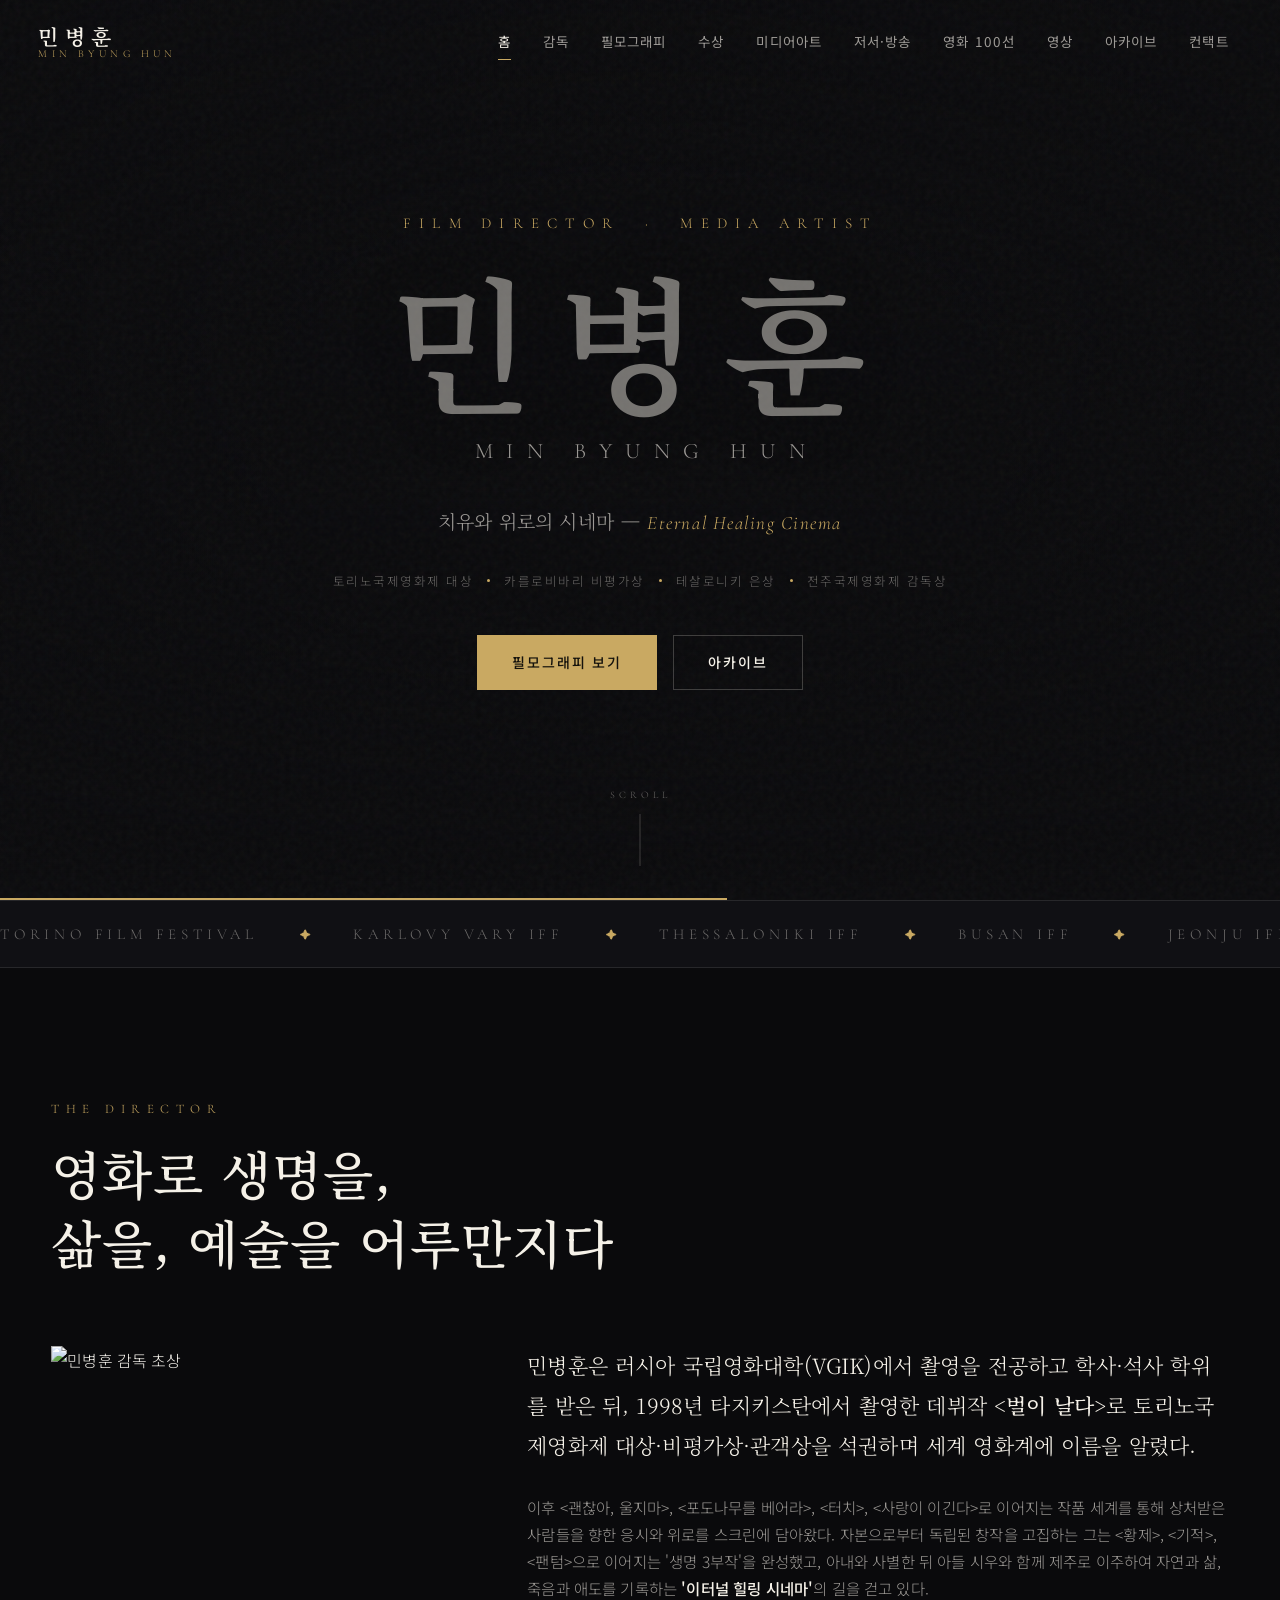
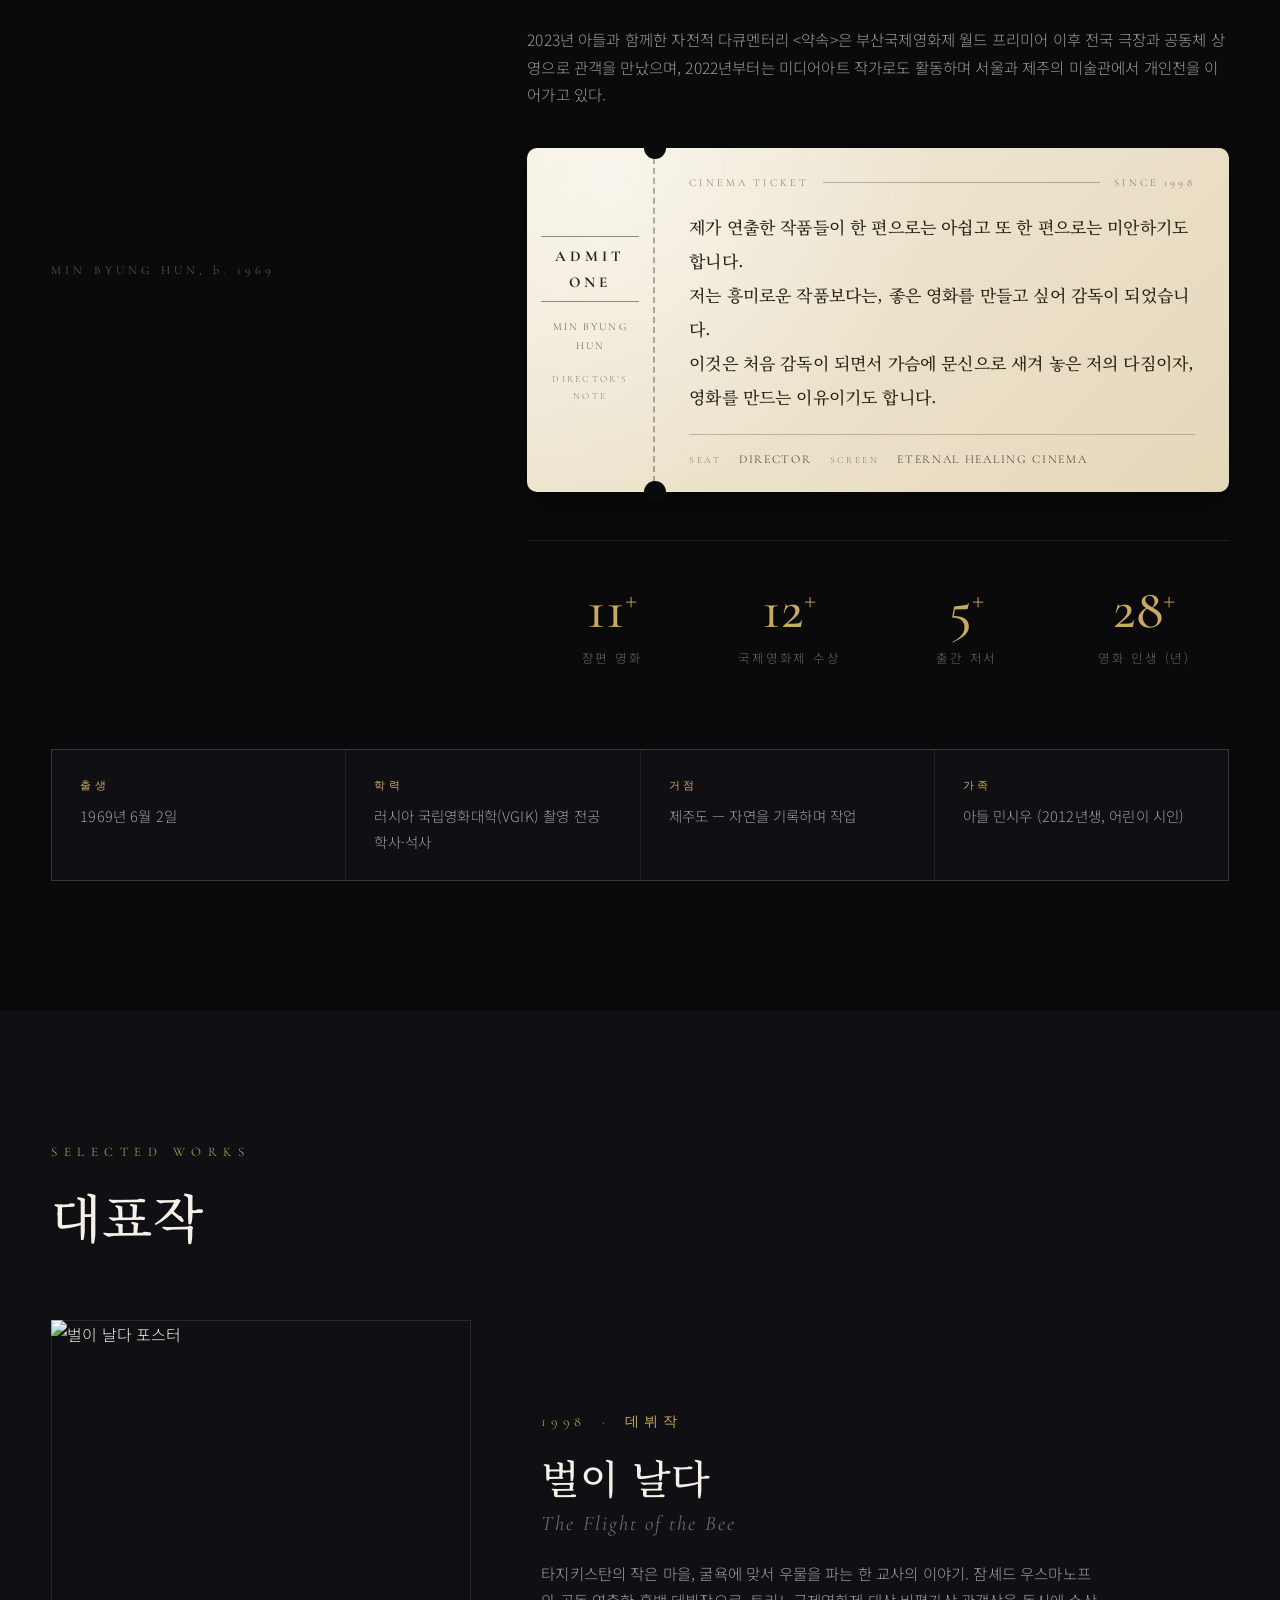
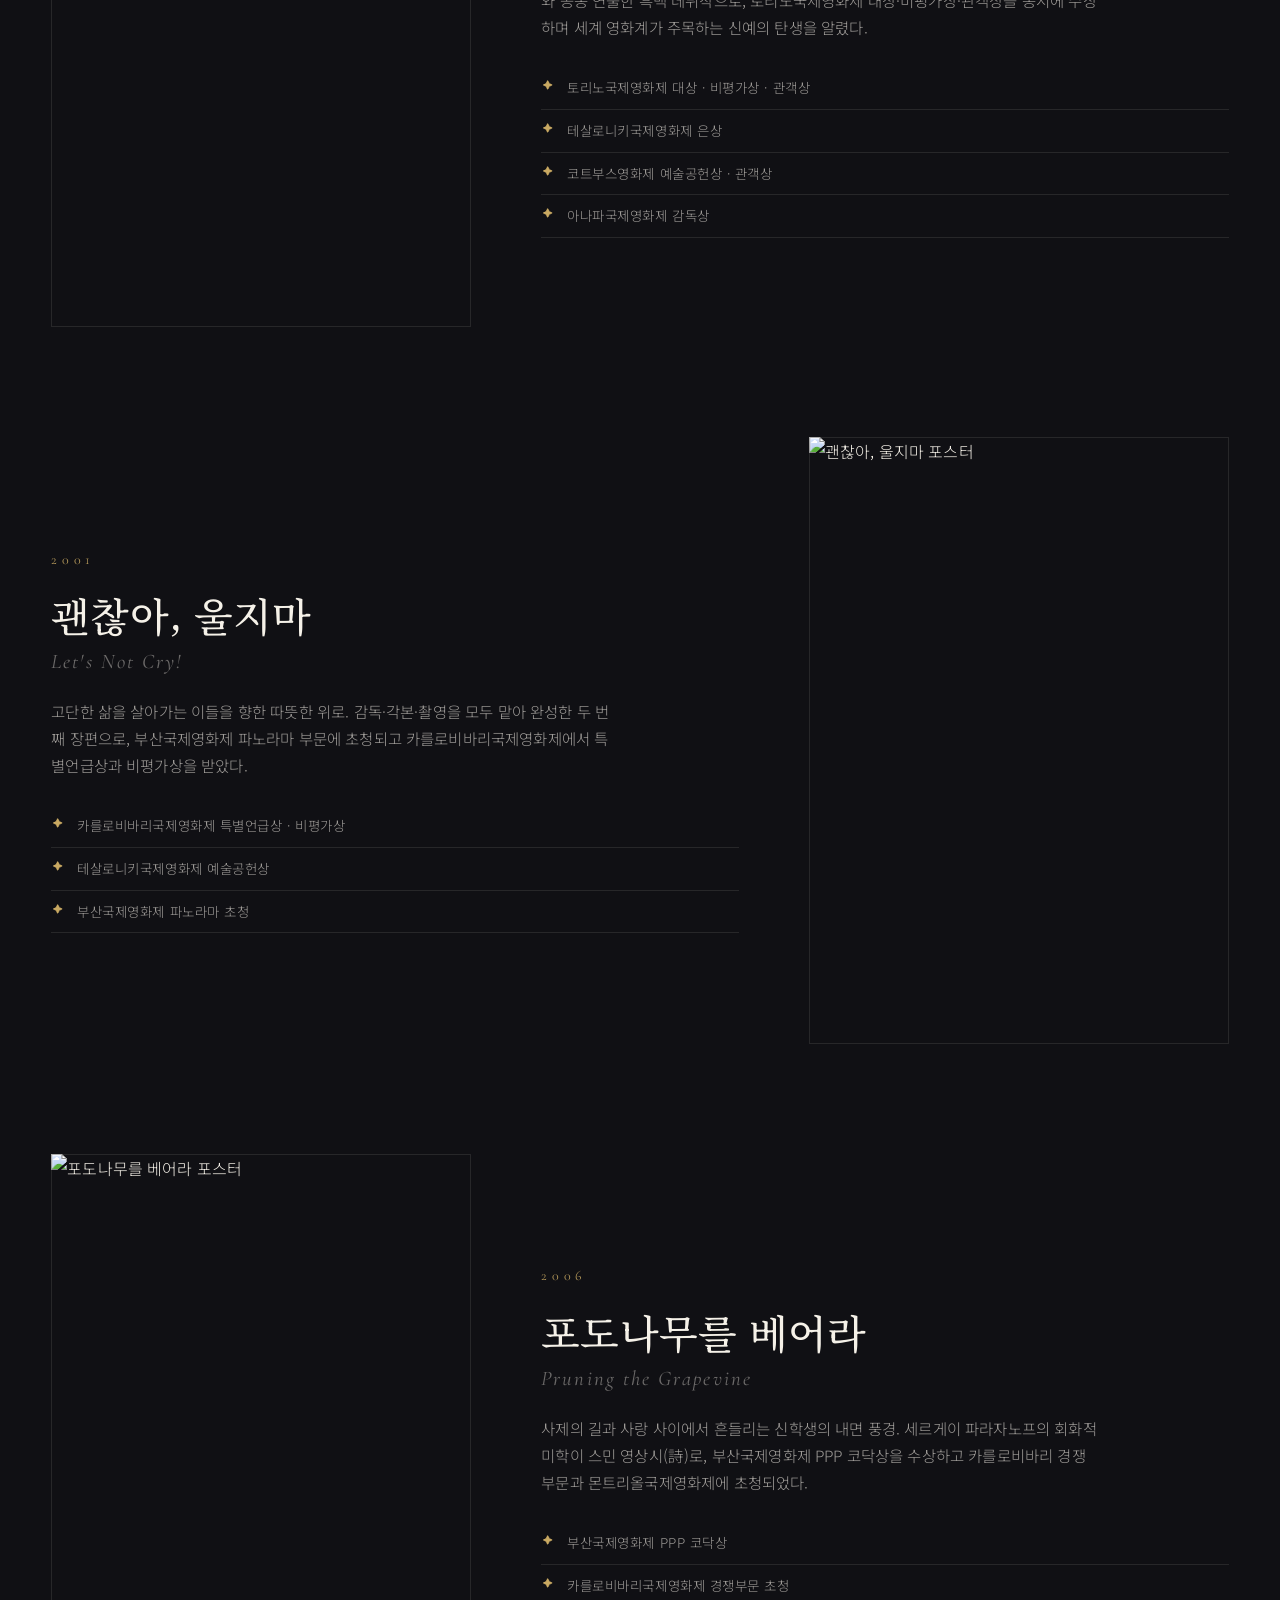
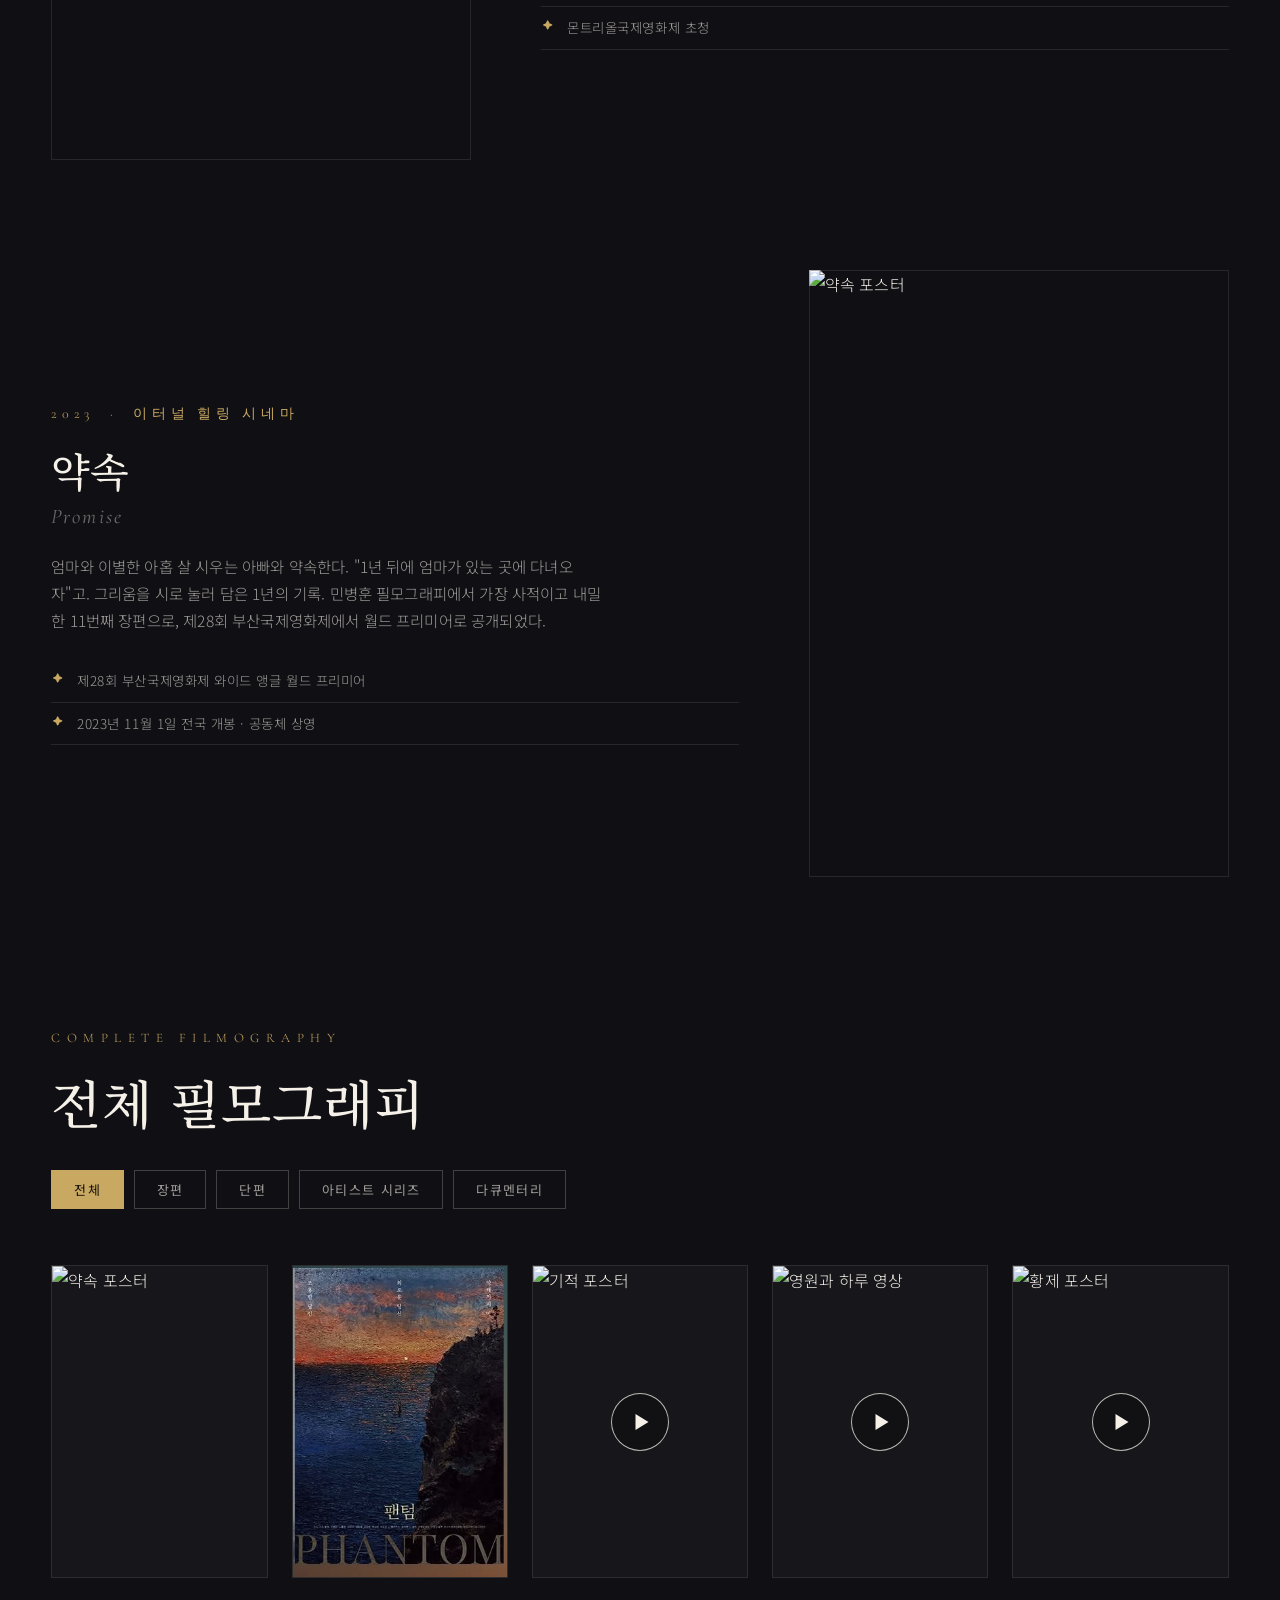
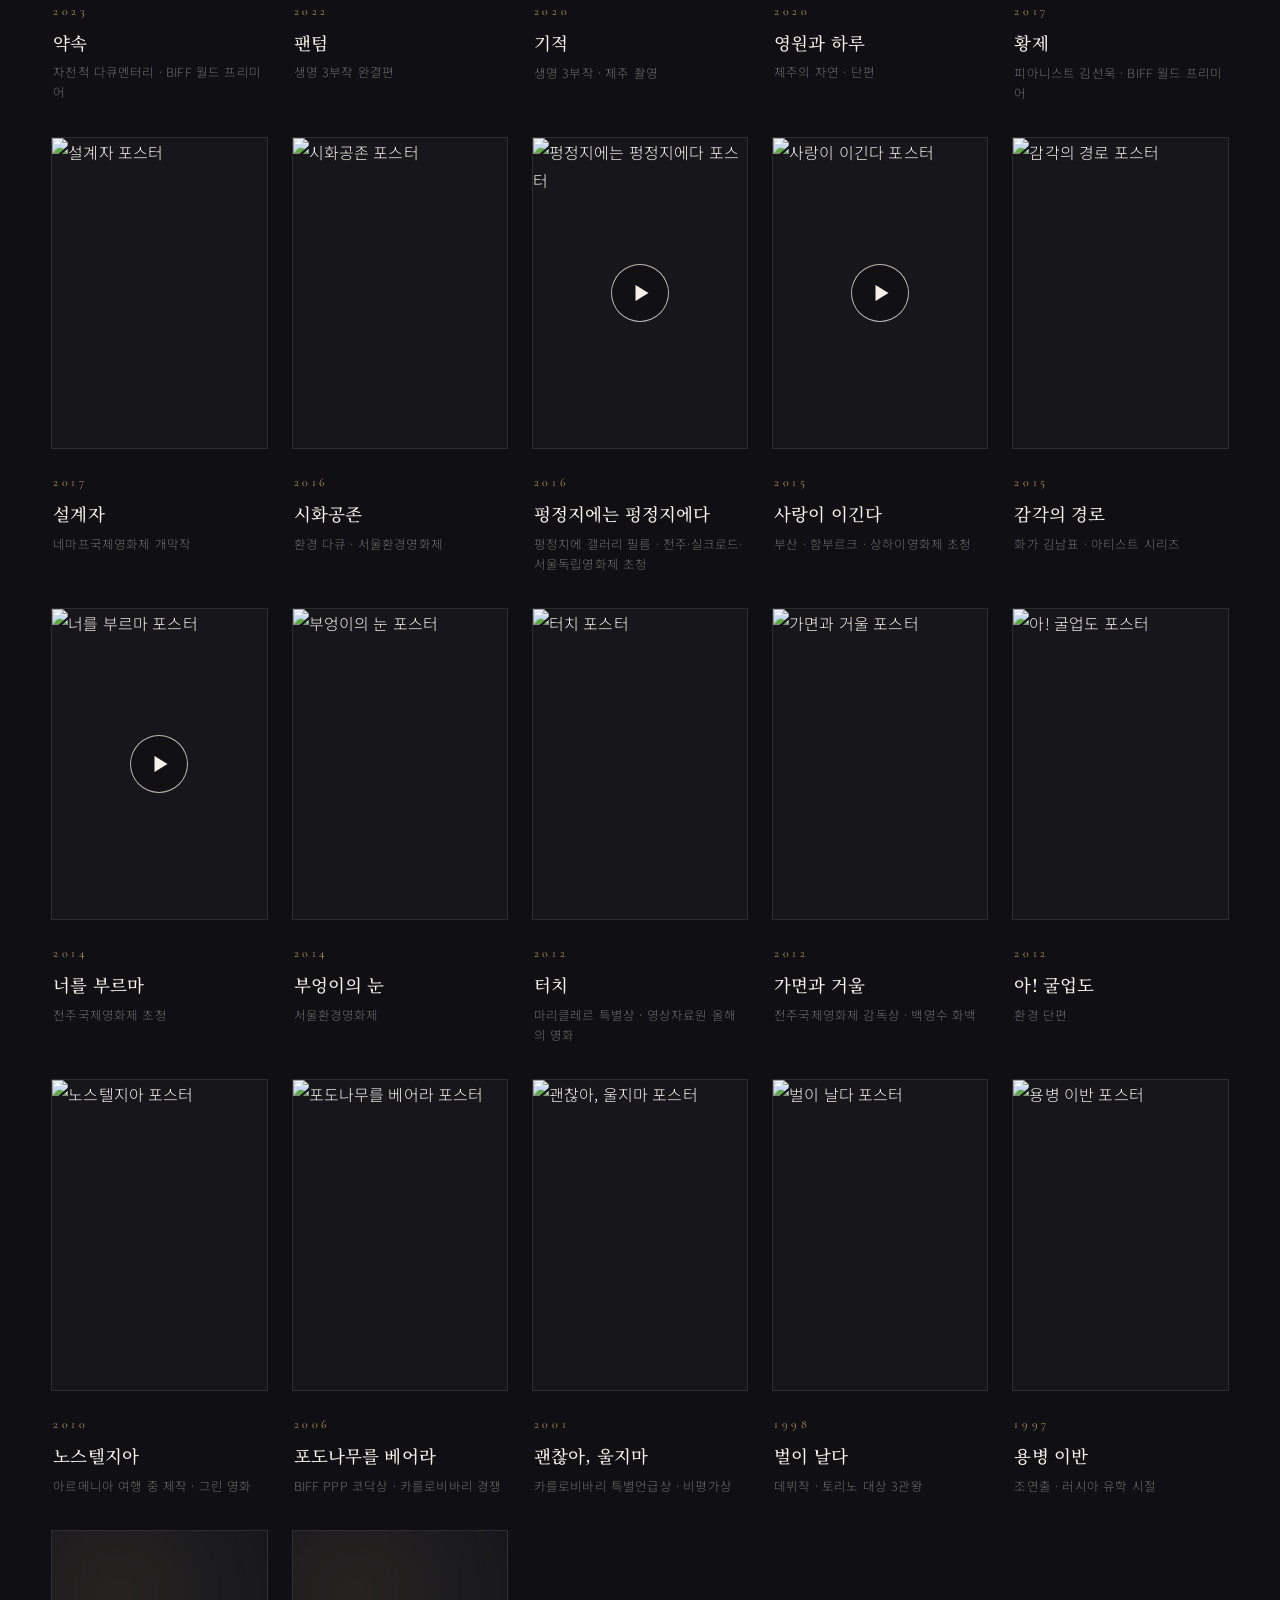
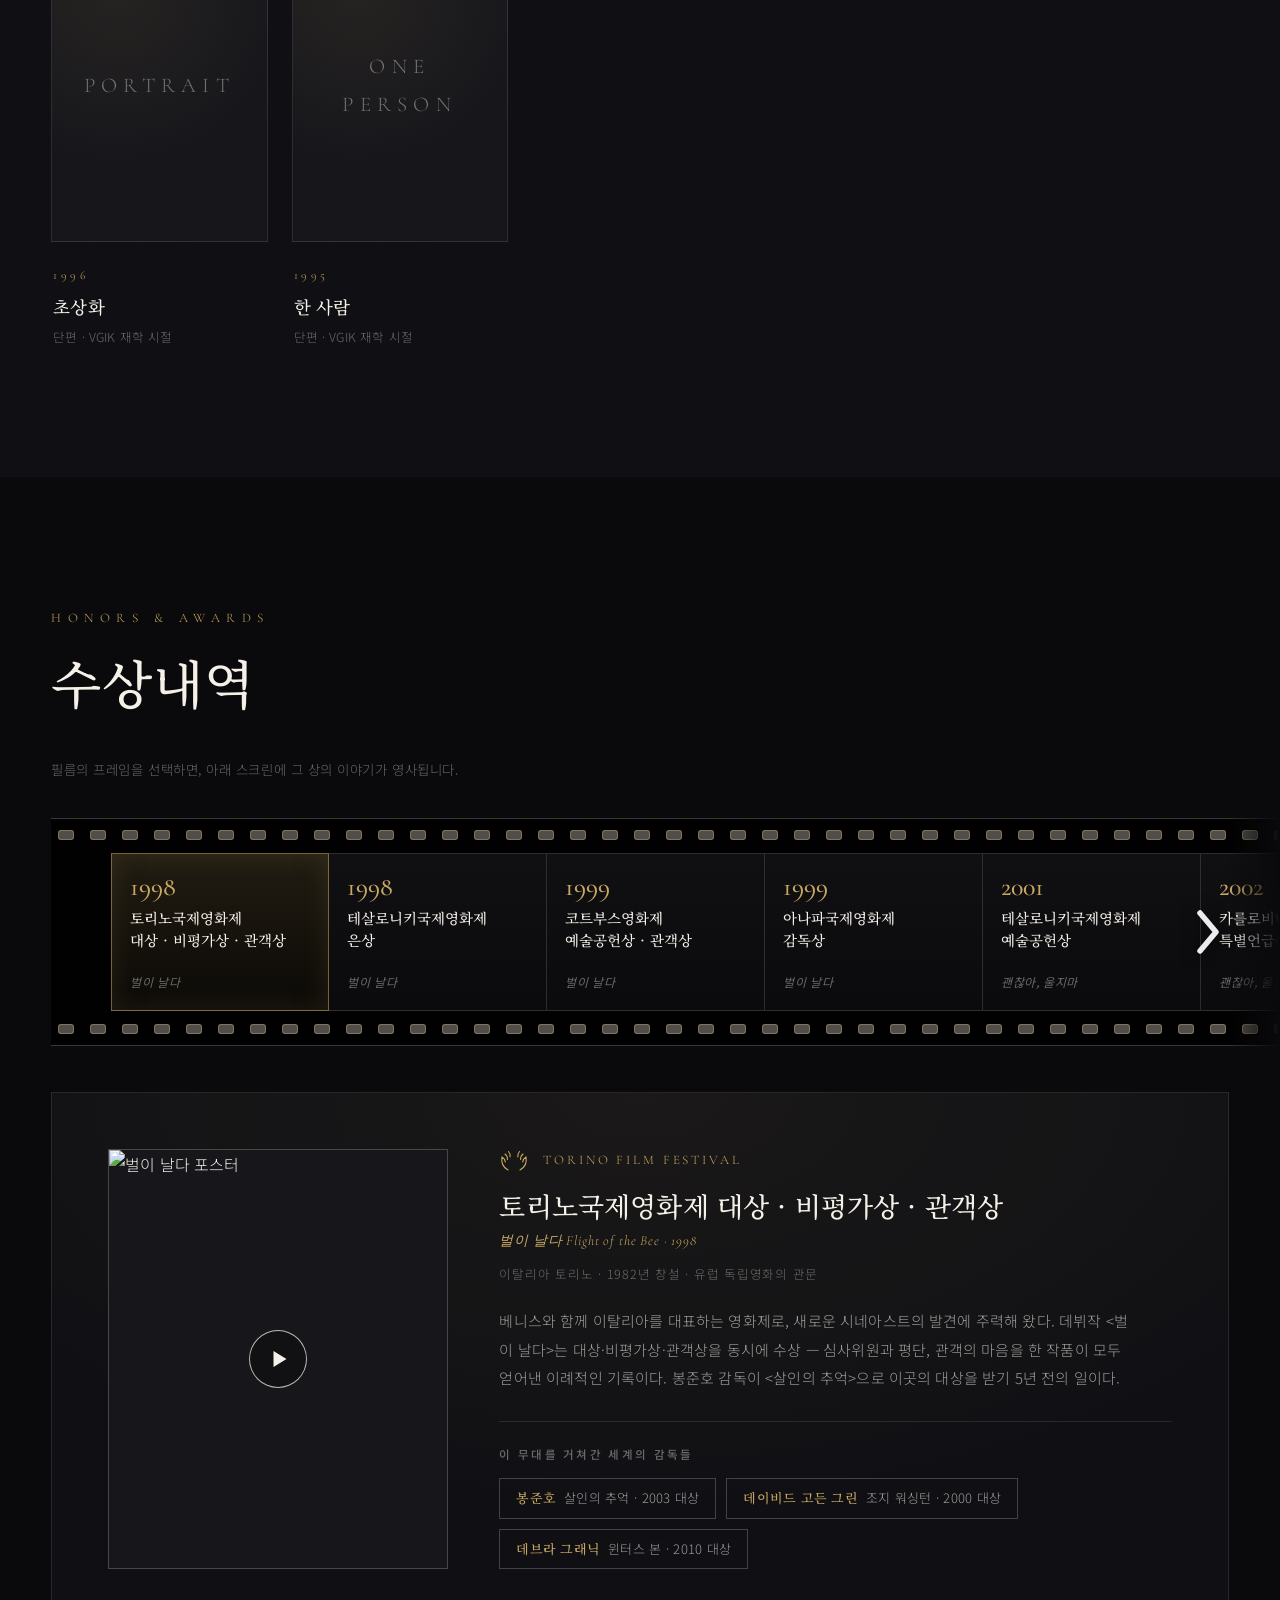
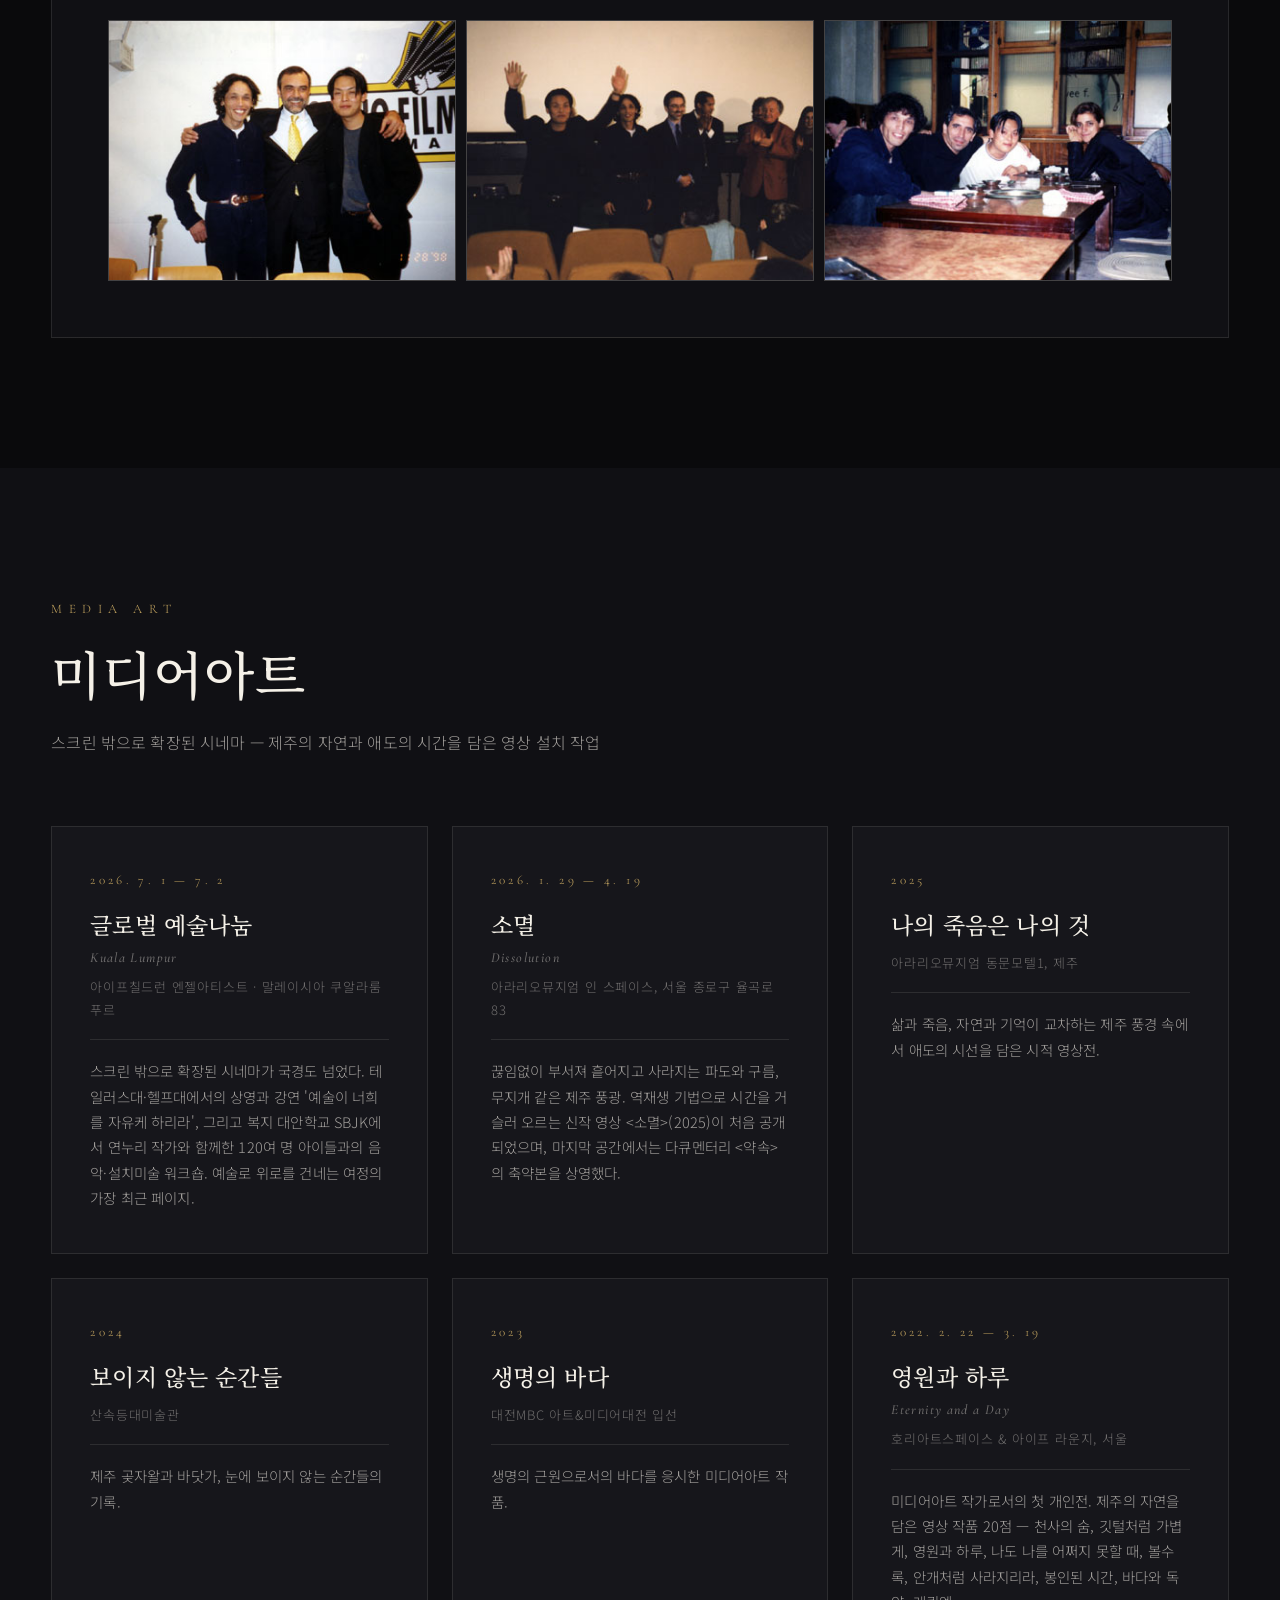
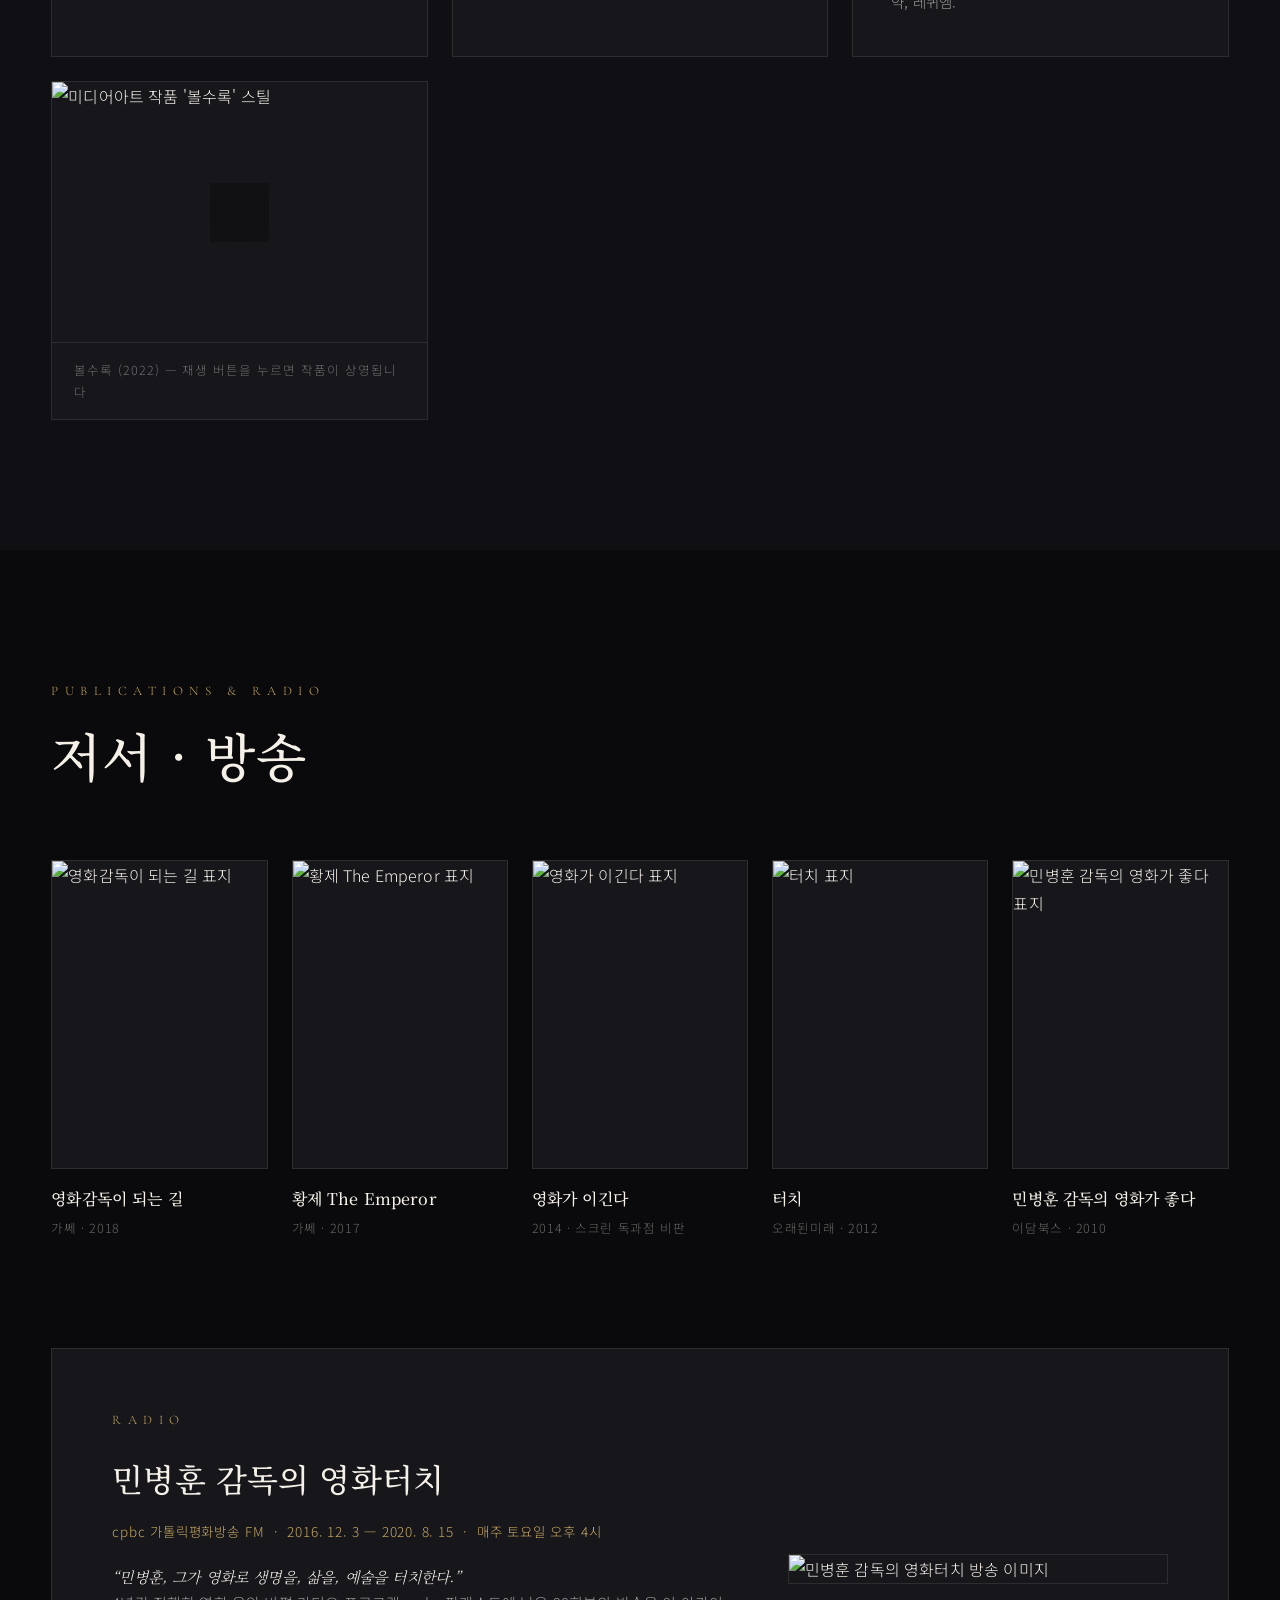
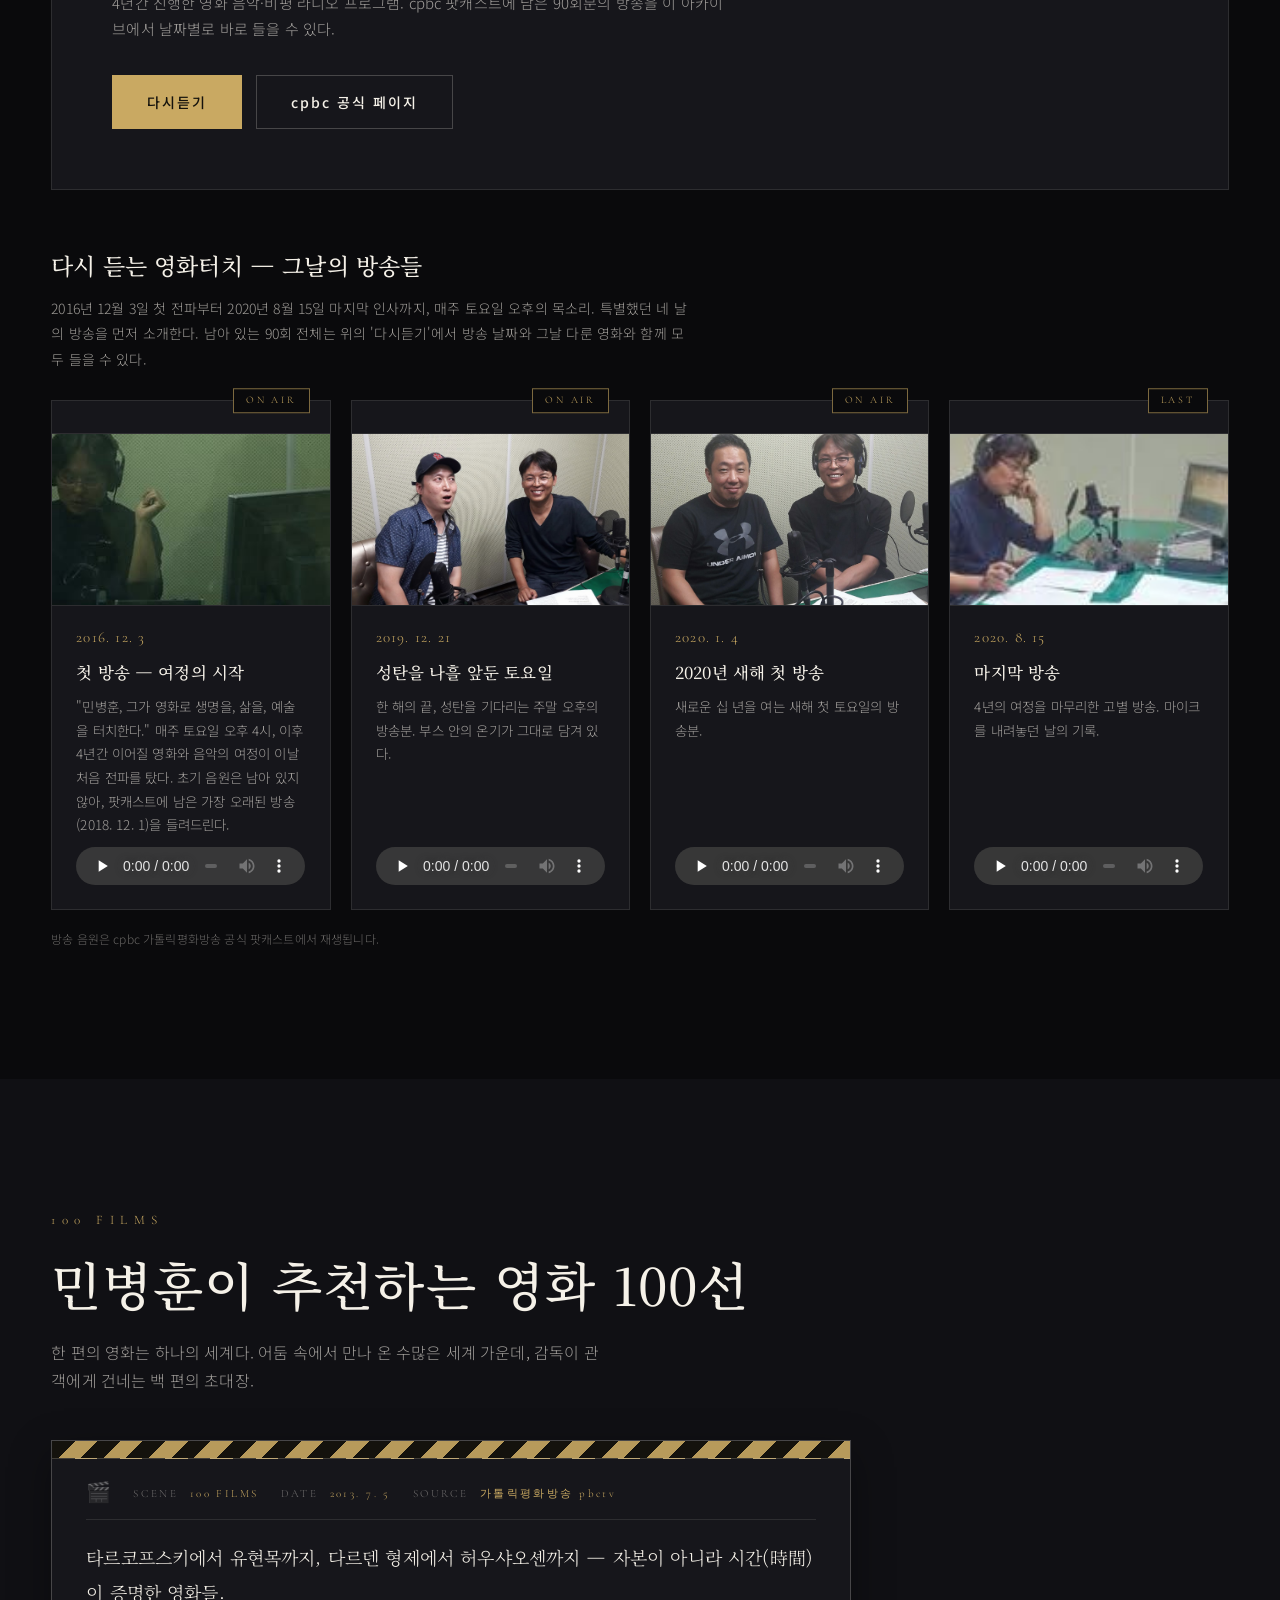
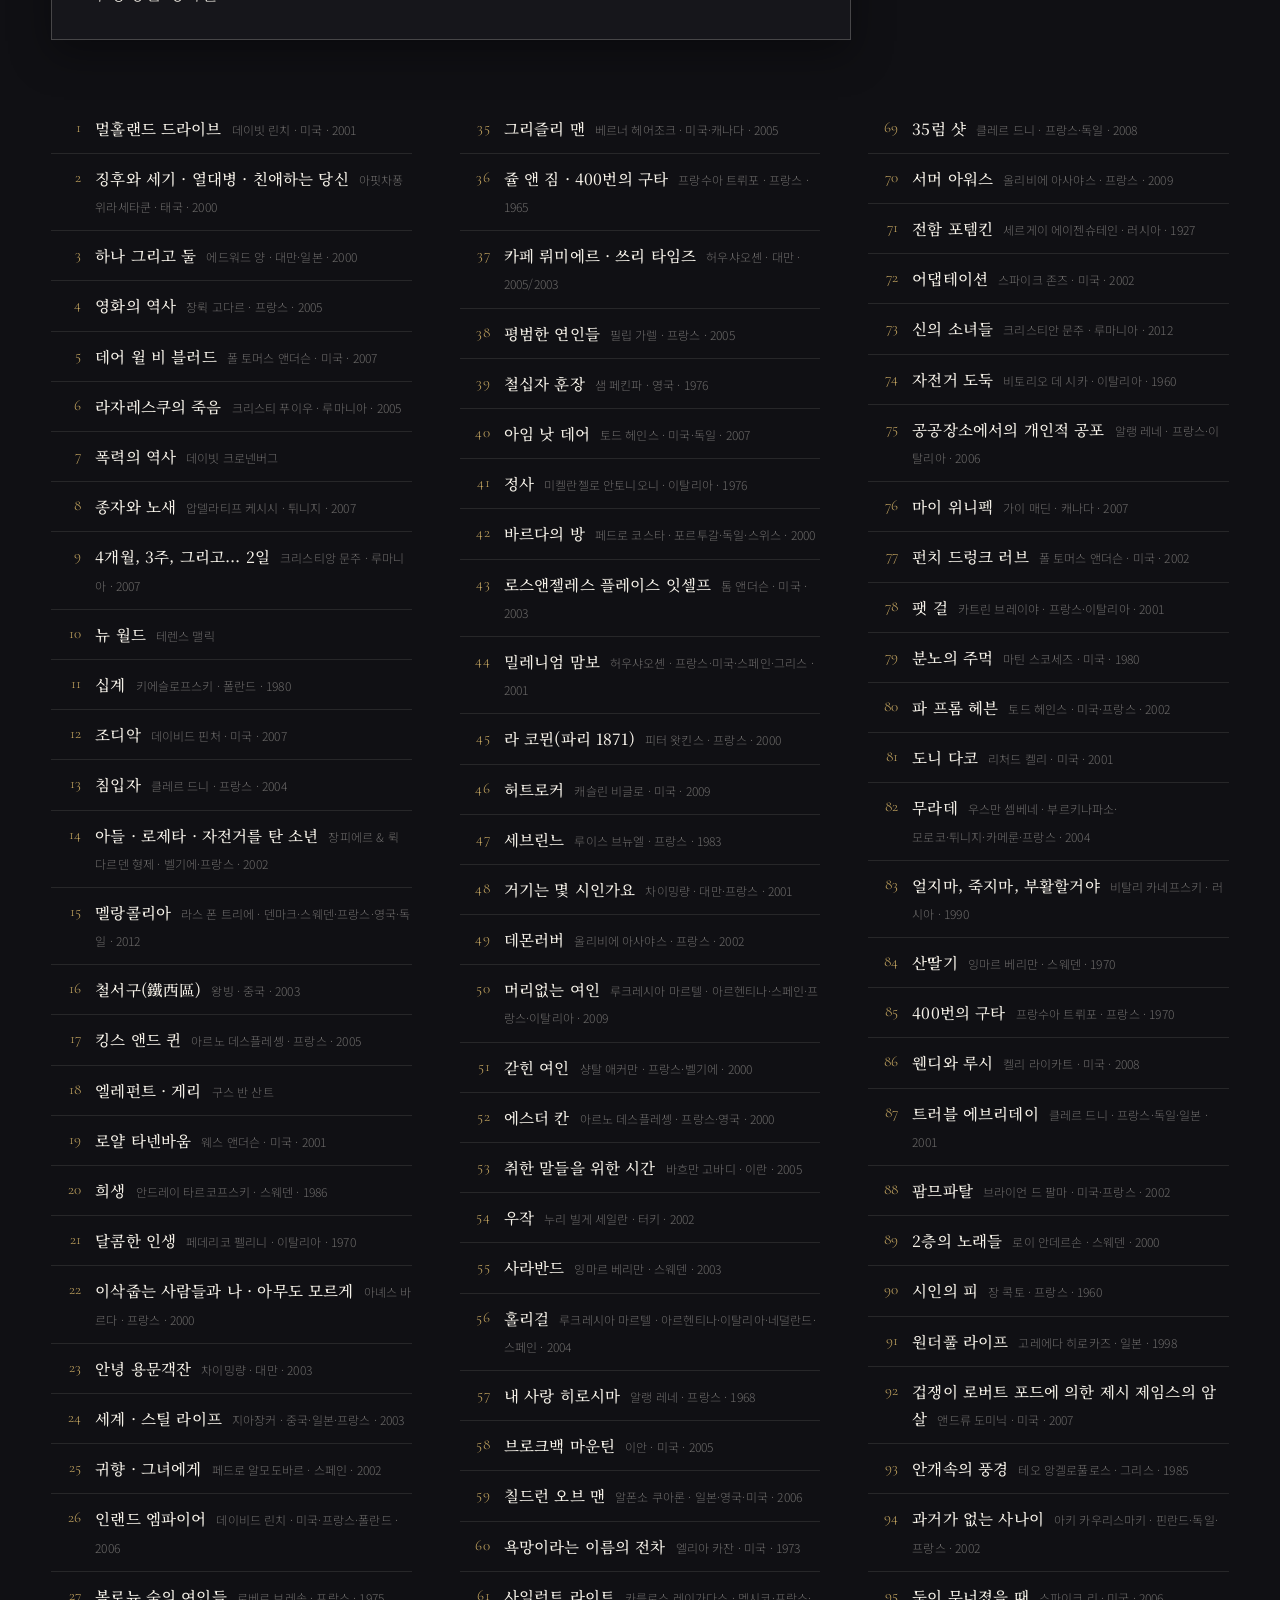
==== commit eba939c1: "영화 100선: 82번 무라데 국가 목록을 2줄로 줄바꿈 Co-Authored-By: Claude Fable 5 <noreply@anthropic.com>" ====
--- a/index.html
+++ b/index.html
@@ -738,7 +738,7 @@
                 <li class="c100-item"><span class="c100-no">79</span><span class="c100-text"><span class="c100-title">분노의 주먹</span><span class="c100-meta">마틴 스코세즈 · 미국 · 1980</span></span></li>
                 <li class="c100-item"><span class="c100-no">80</span><span class="c100-text"><span class="c100-title">파 프롬 헤븐</span><span class="c100-meta">토드 헤인스 · 미국·프랑스 · 2002</span></span></li>
                 <li class="c100-item"><span class="c100-no">81</span><span class="c100-text"><span class="c100-title">도니 다코</span><span class="c100-meta">리처드 켈리 · 미국 · 2001</span></span></li>
-                <li class="c100-item"><span class="c100-no">82</span><span class="c100-text"><span class="c100-title">무라데</span><span class="c100-meta">우스만 셈베네 · 부르키나파소·모로코·튀니지·카메룬·프랑스 · 2004</span></span></li>
+                <li class="c100-item"><span class="c100-no">82</span><span class="c100-text"><span class="c100-title">무라데</span><span class="c100-meta">우스만 셈베네 · 부르키나파소·<br>모로코·튀니지·카메룬·프랑스 · 2004</span></span></li>
                 <li class="c100-item"><span class="c100-no">83</span><span class="c100-text"><span class="c100-title">얼지마, 죽지마, 부활할거야</span><span class="c100-meta">비탈리 카네프스키 · 러시아 · 1990</span></span></li>
                 <li class="c100-item"><span class="c100-no">84</span><span class="c100-text"><span class="c100-title">산딸기</span><span class="c100-meta">잉마르 베리만 · 스웨덴 · 1970</span></span></li>
                 <li class="c100-item"><span class="c100-no">85</span><span class="c100-text"><span class="c100-title">400번의 구타</span><span class="c100-meta">프랑수아 트뤼포 · 프랑스 · 1970</span></span></li>
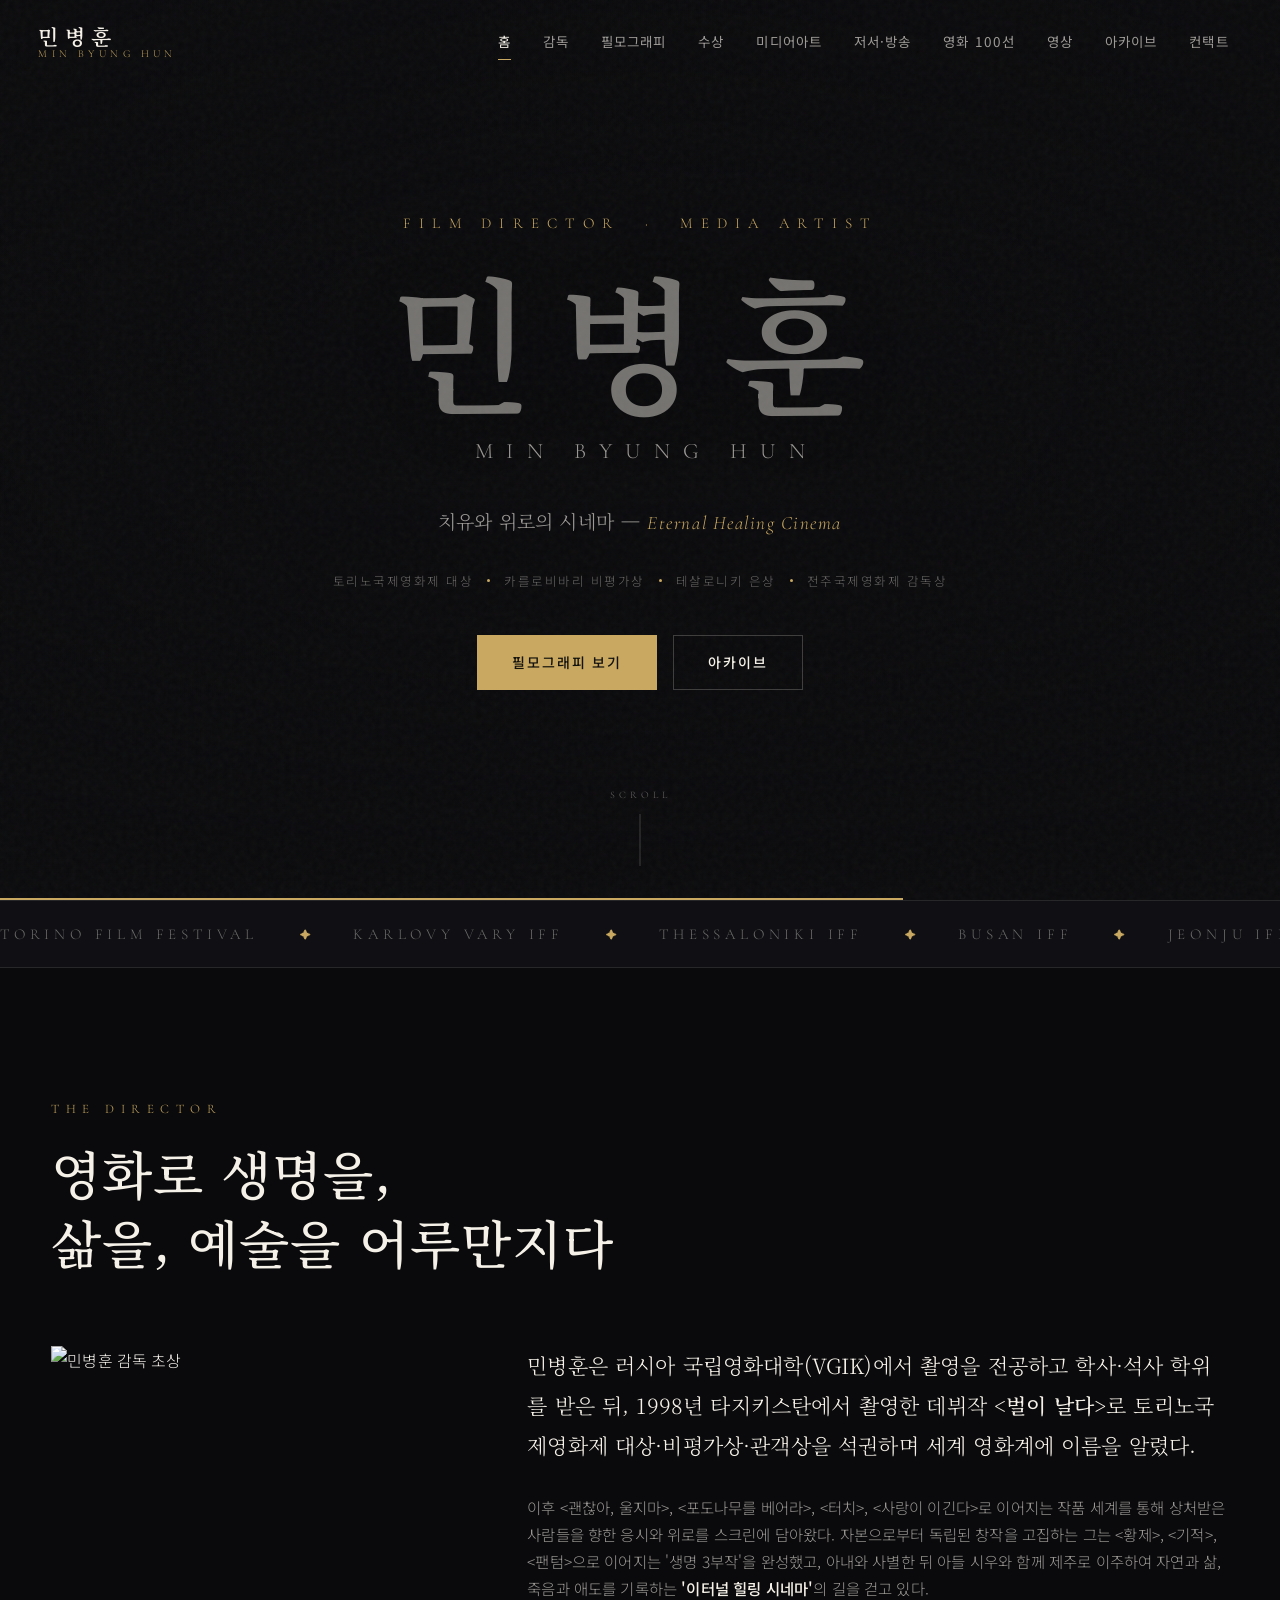
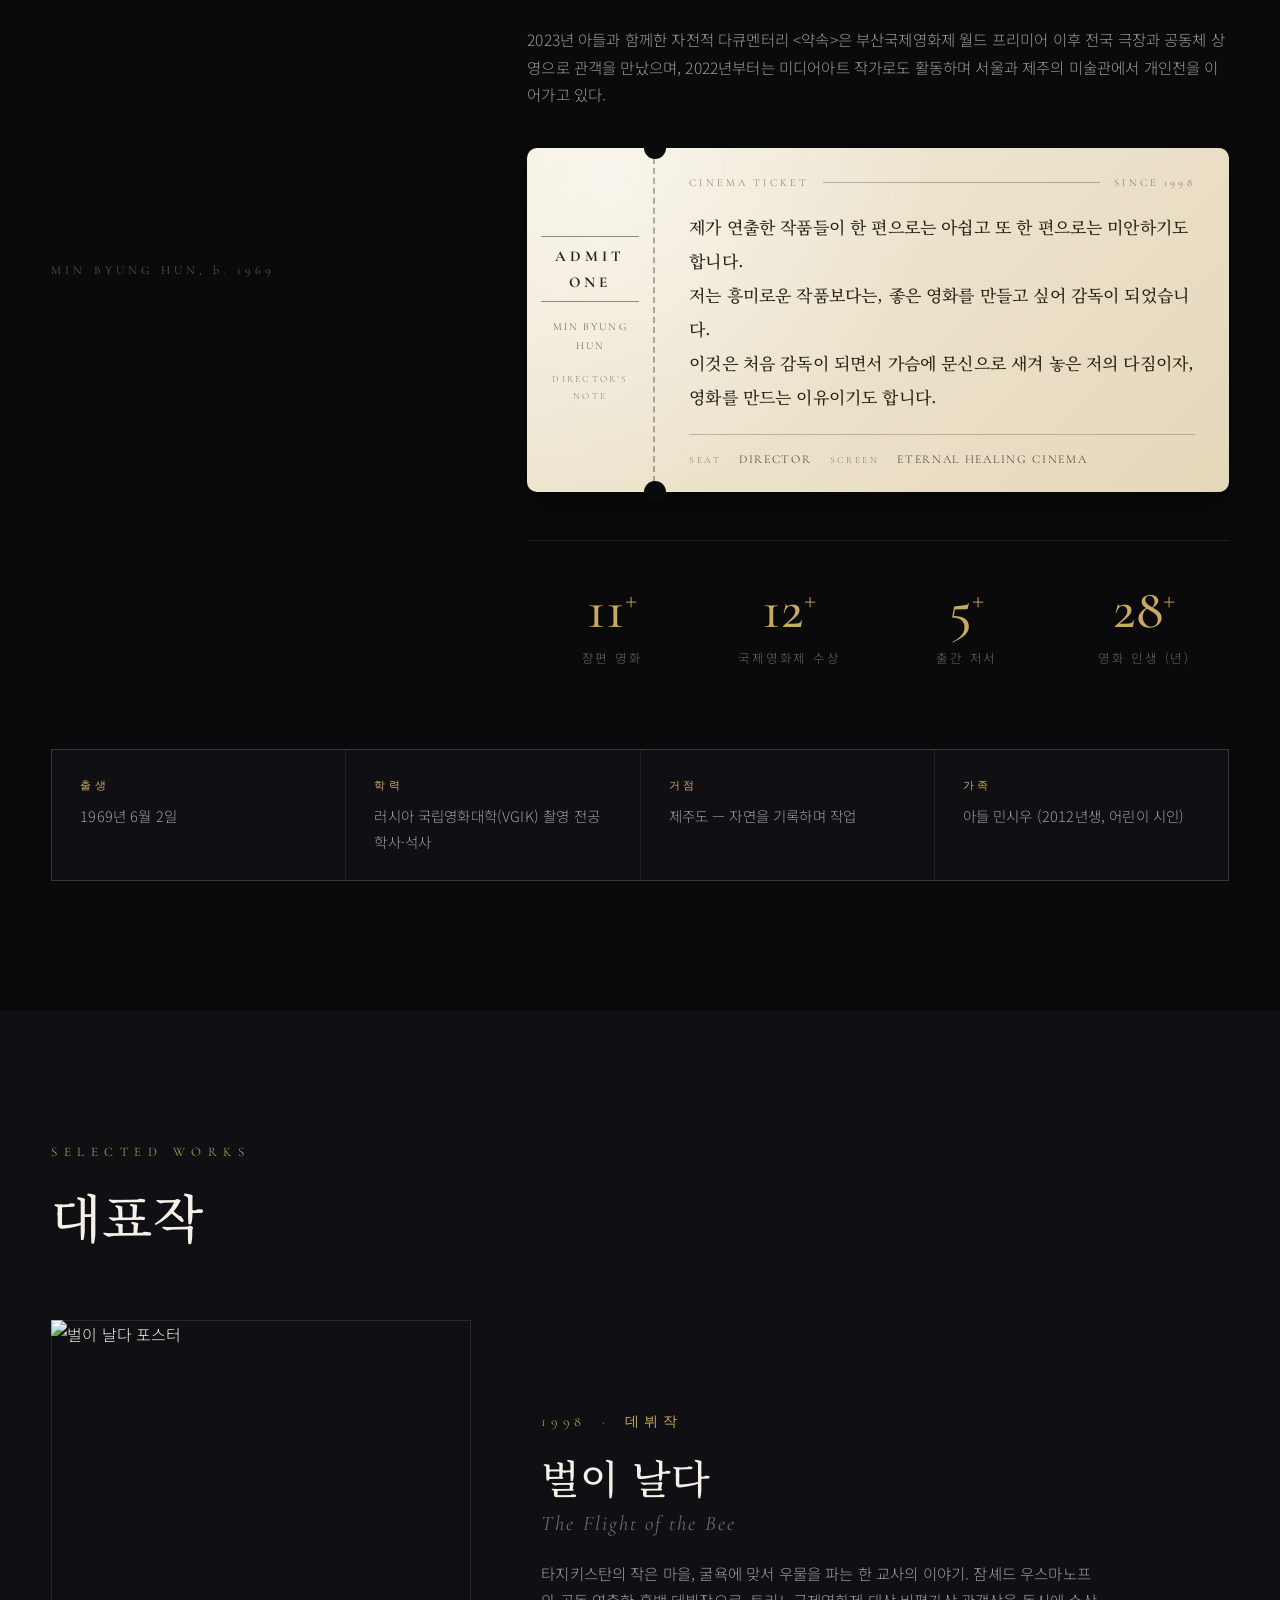
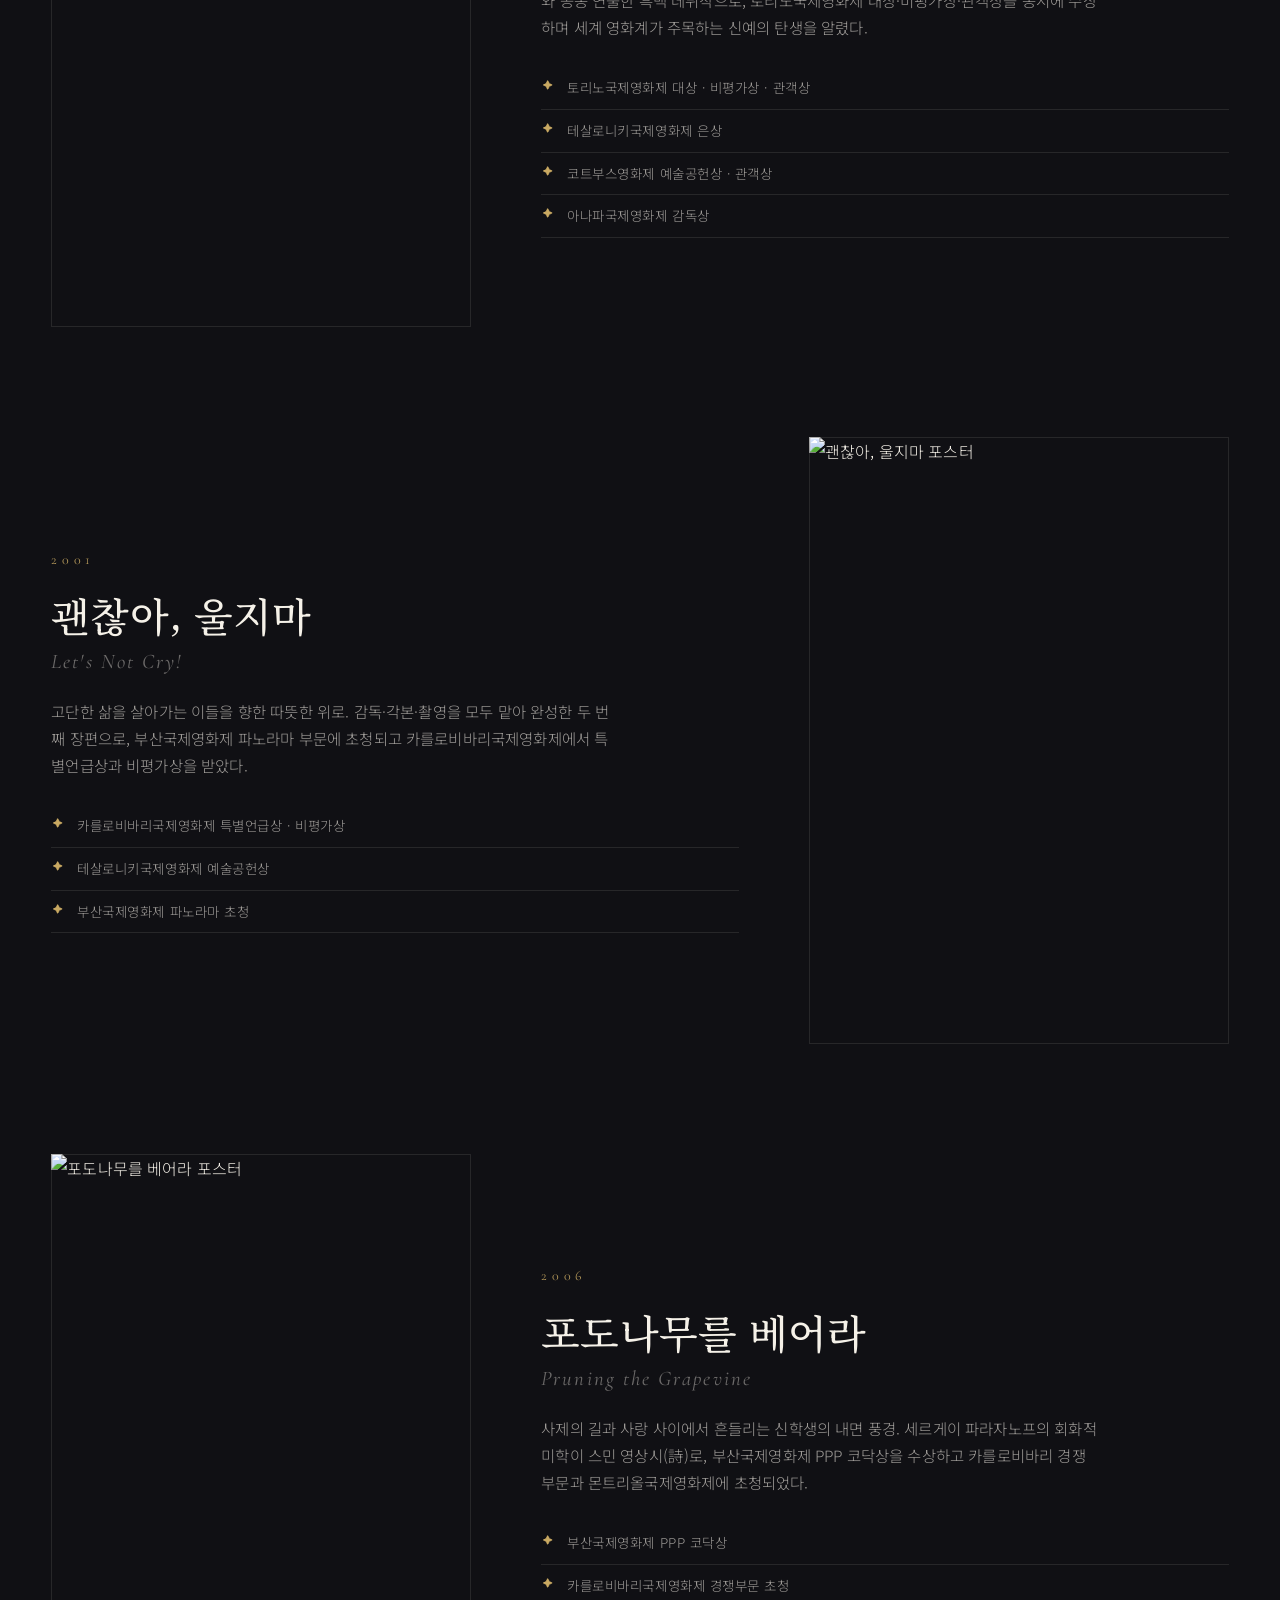
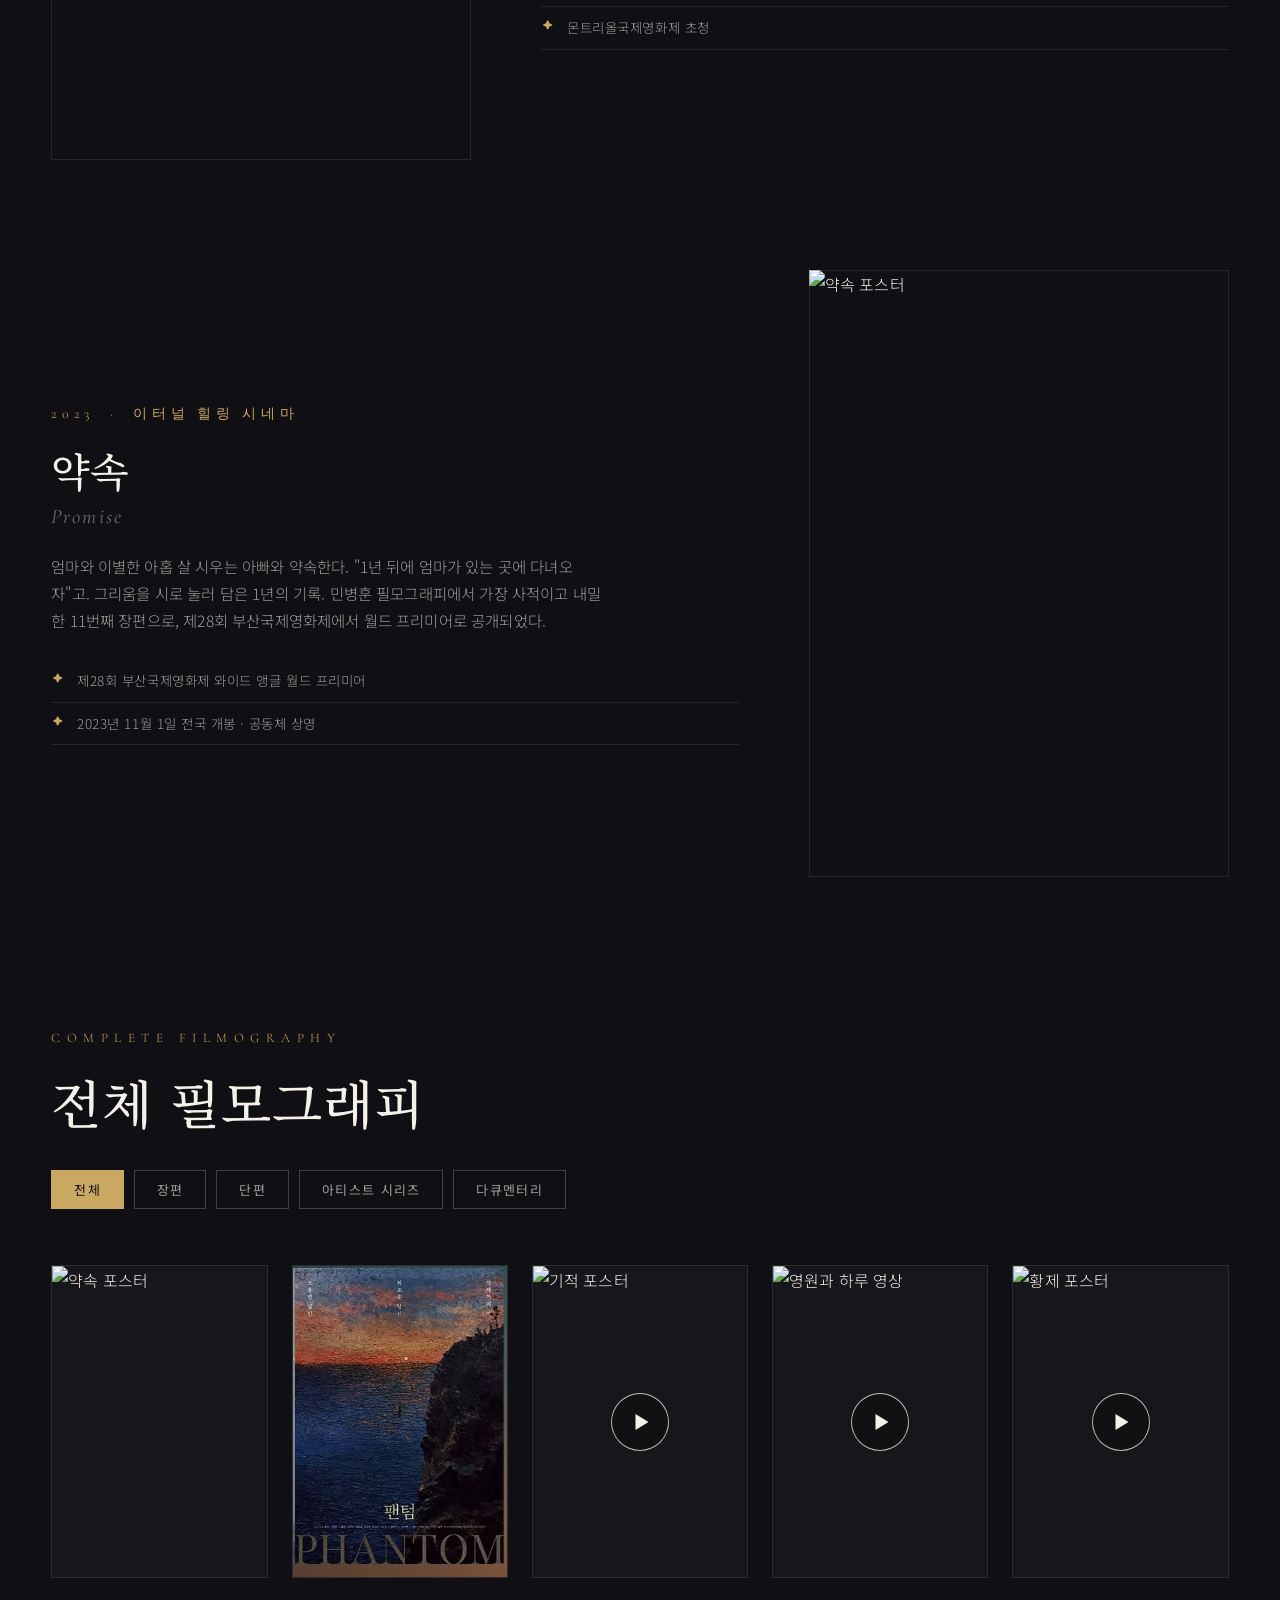
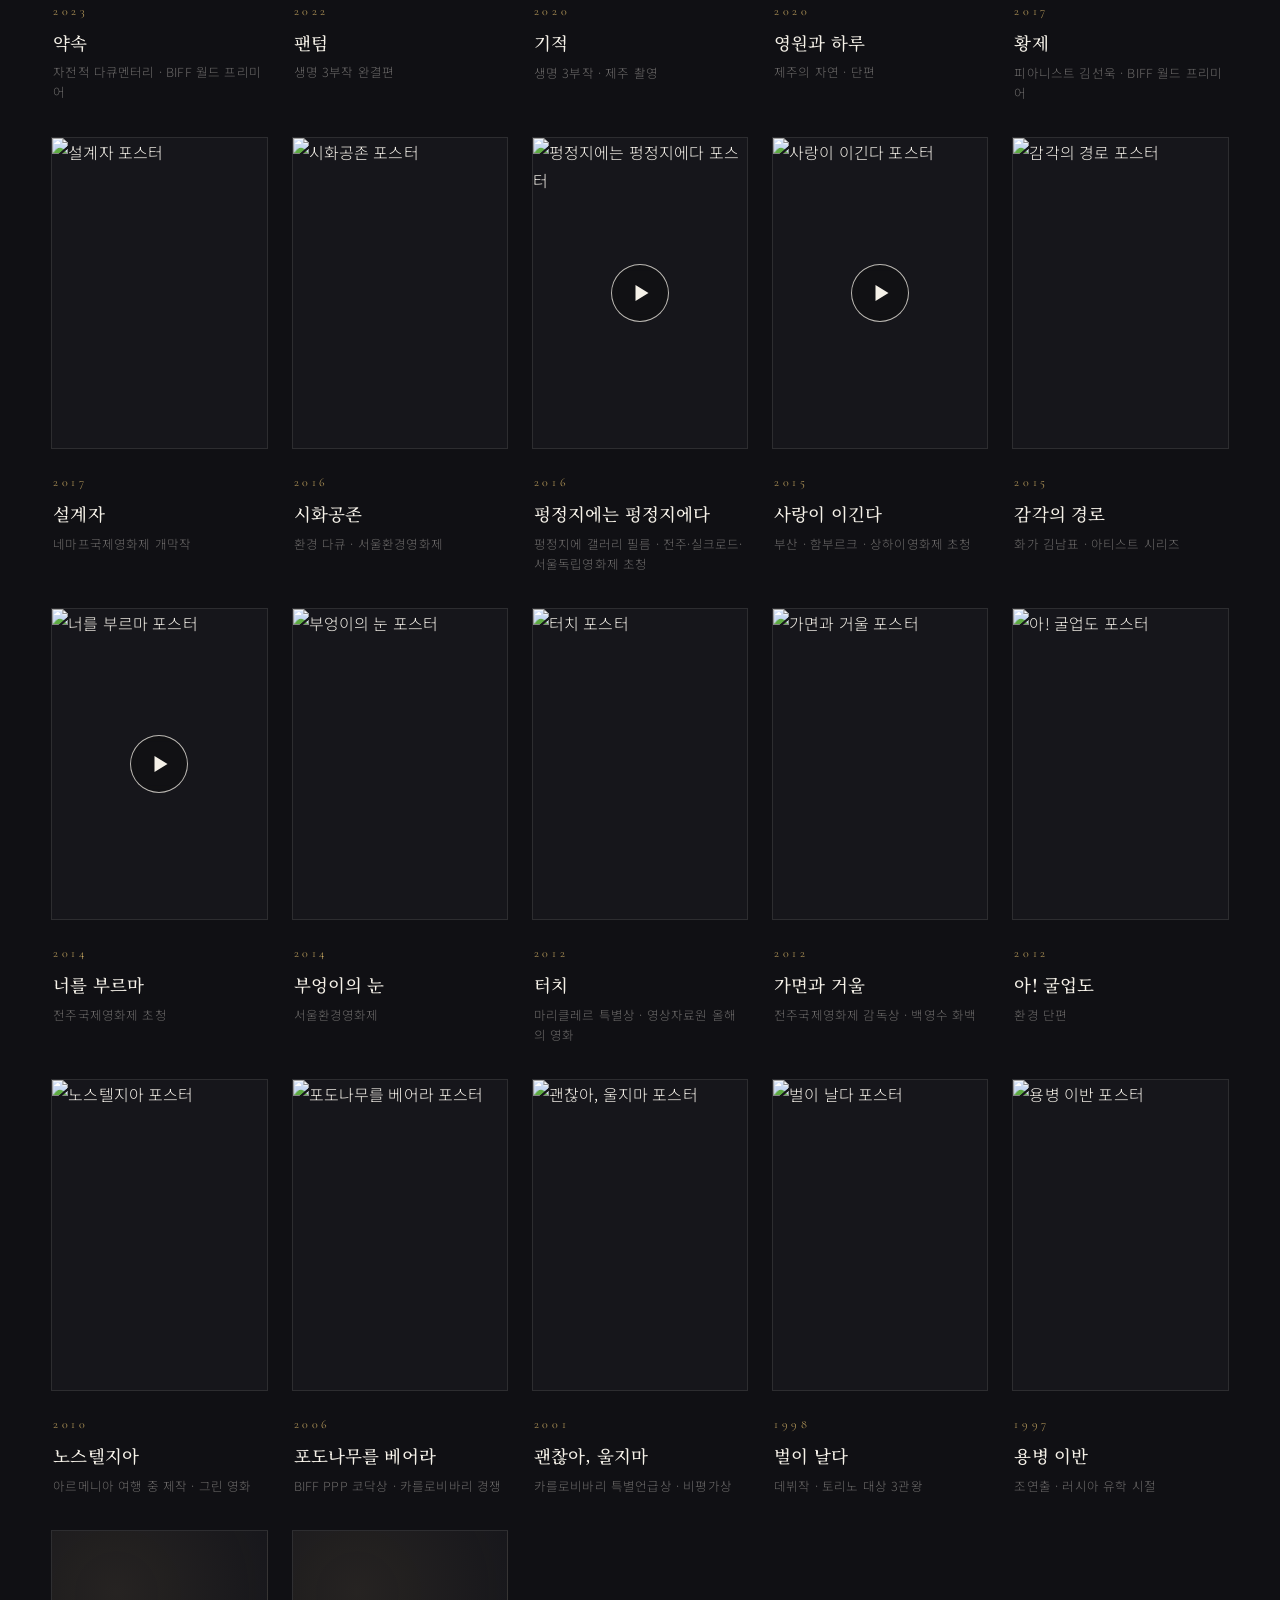
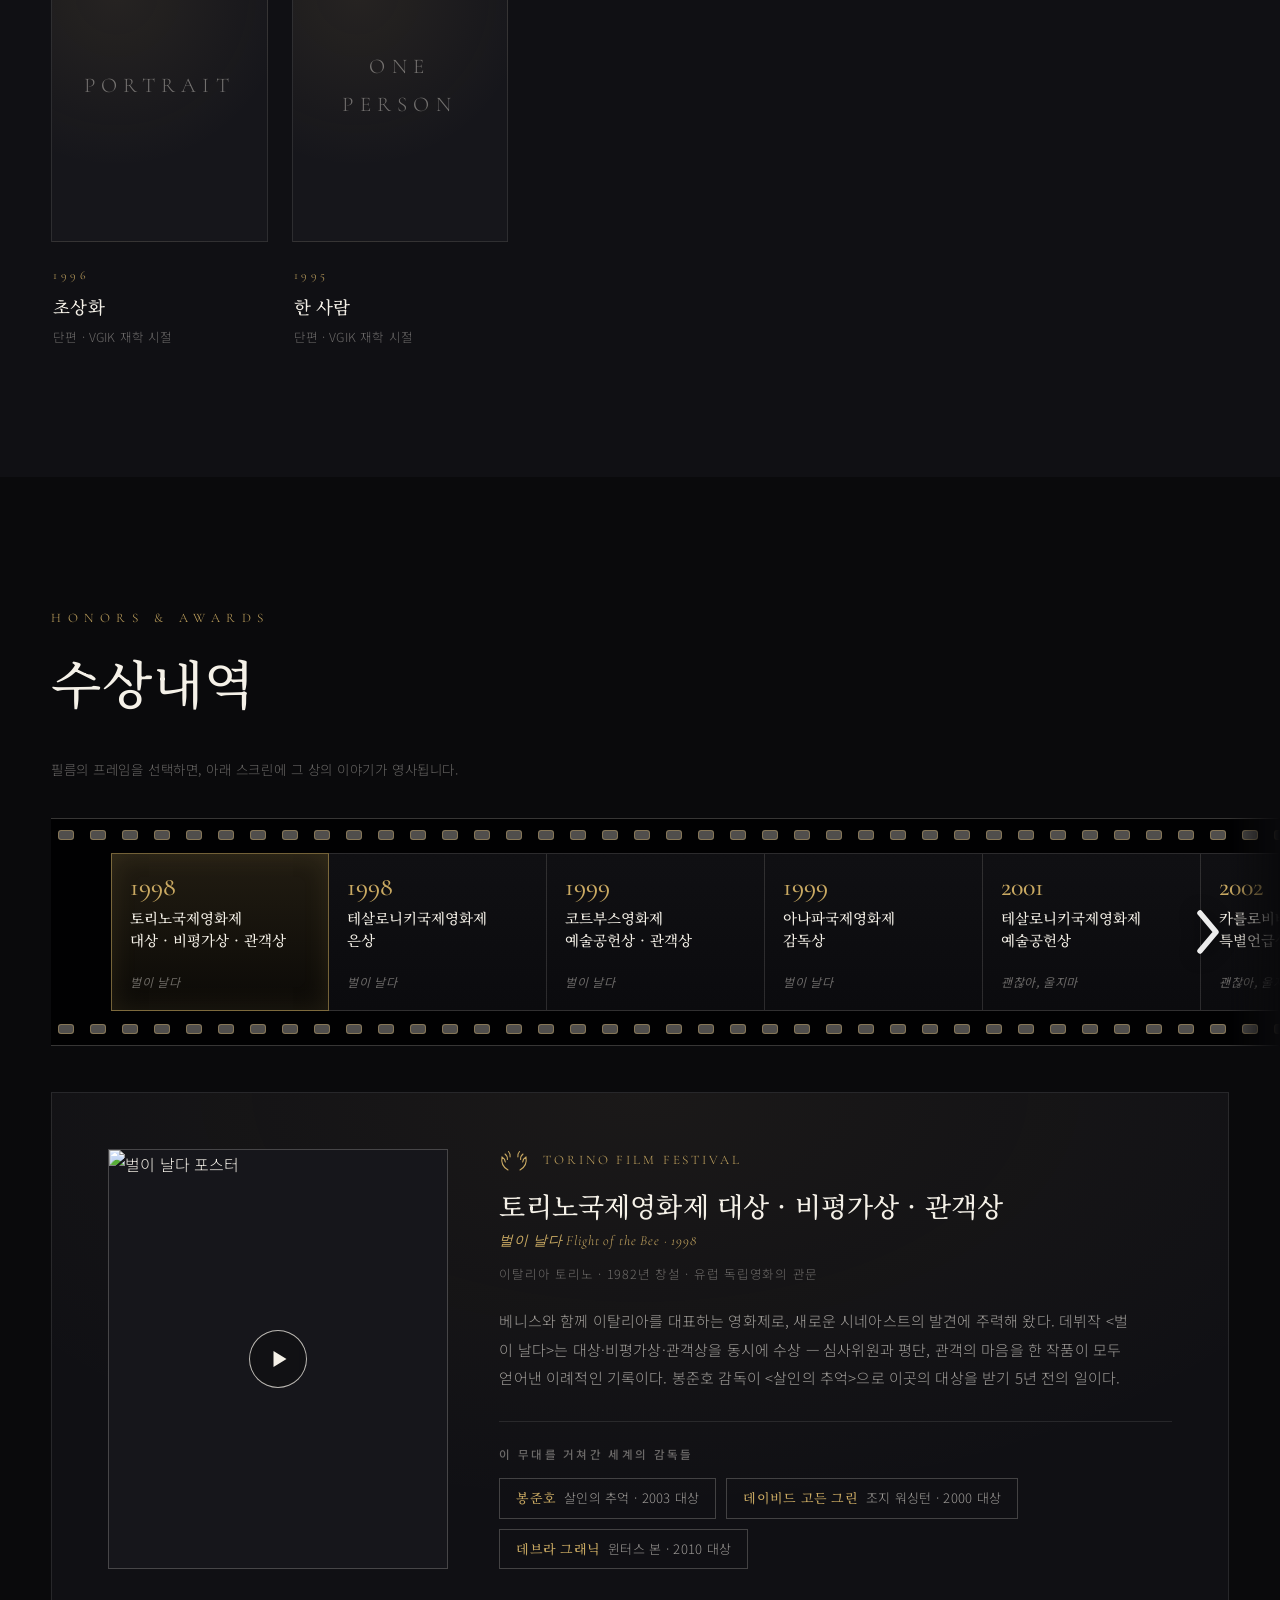
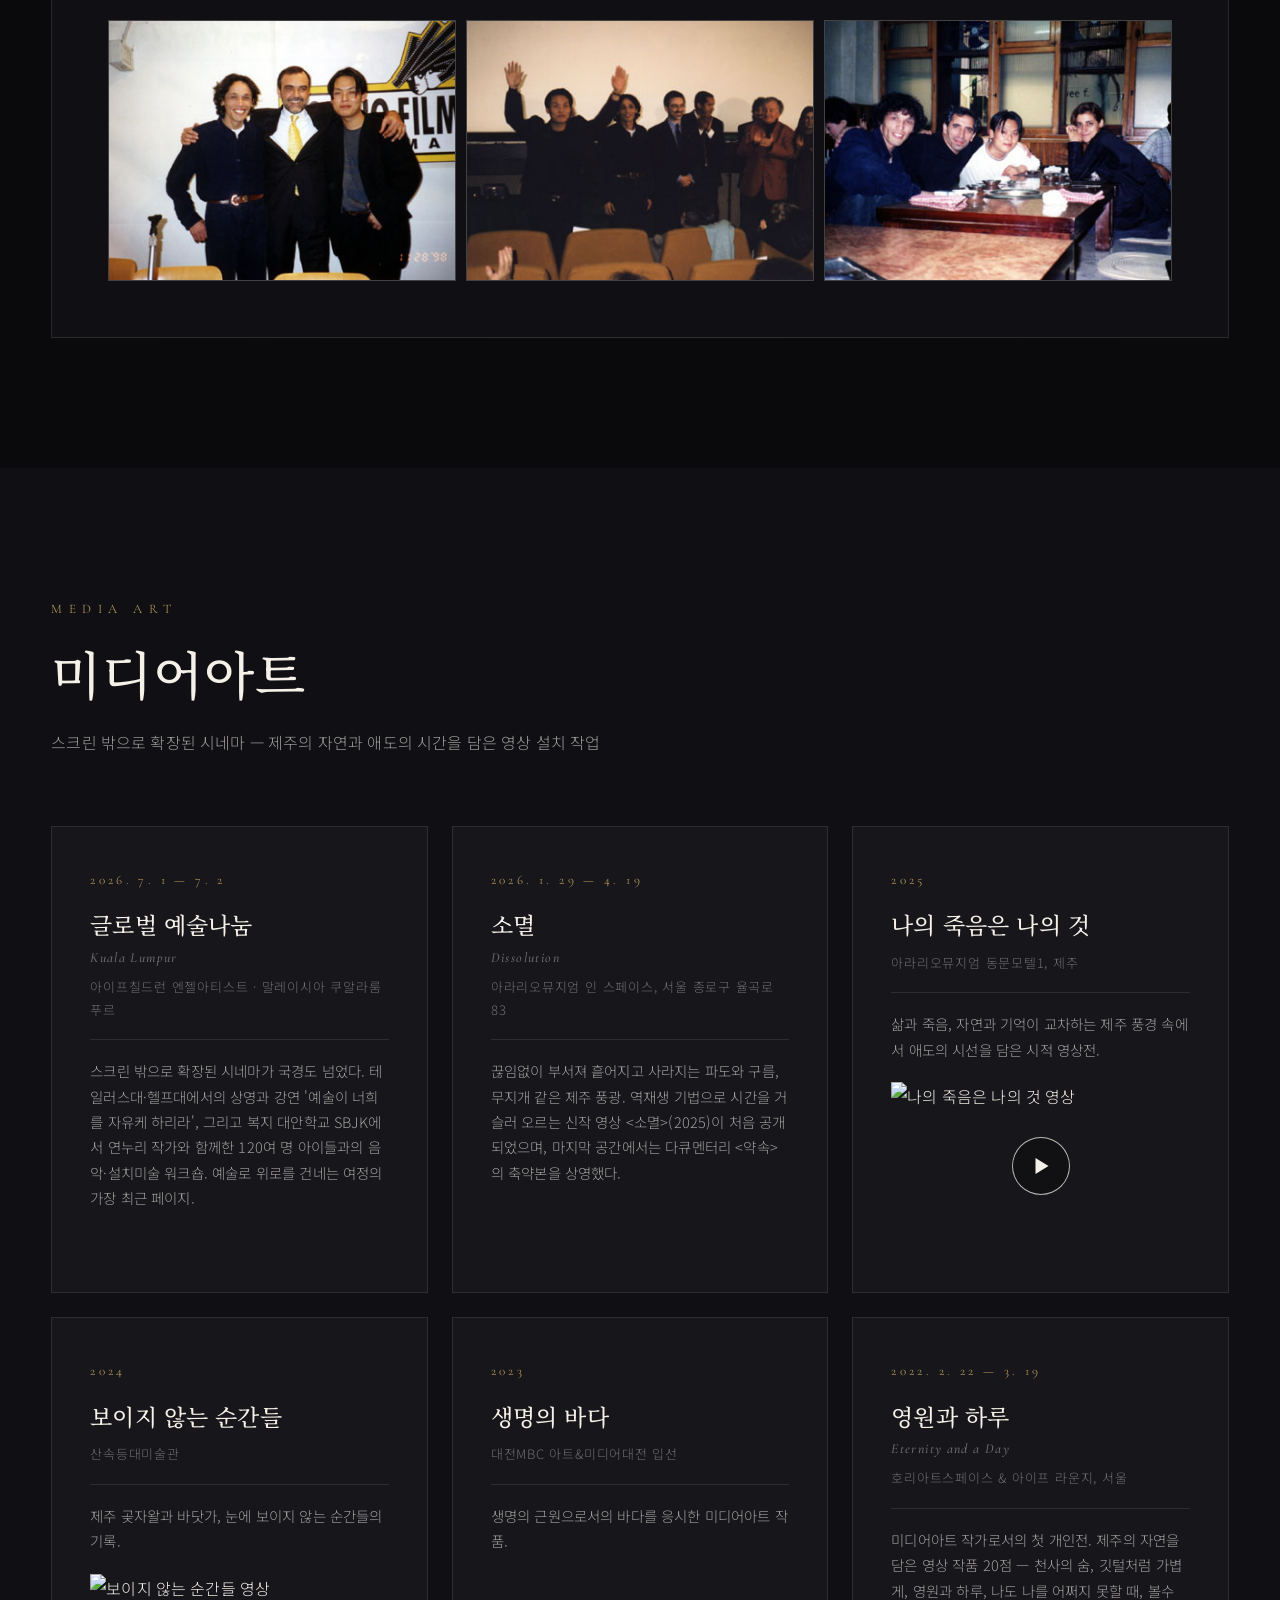
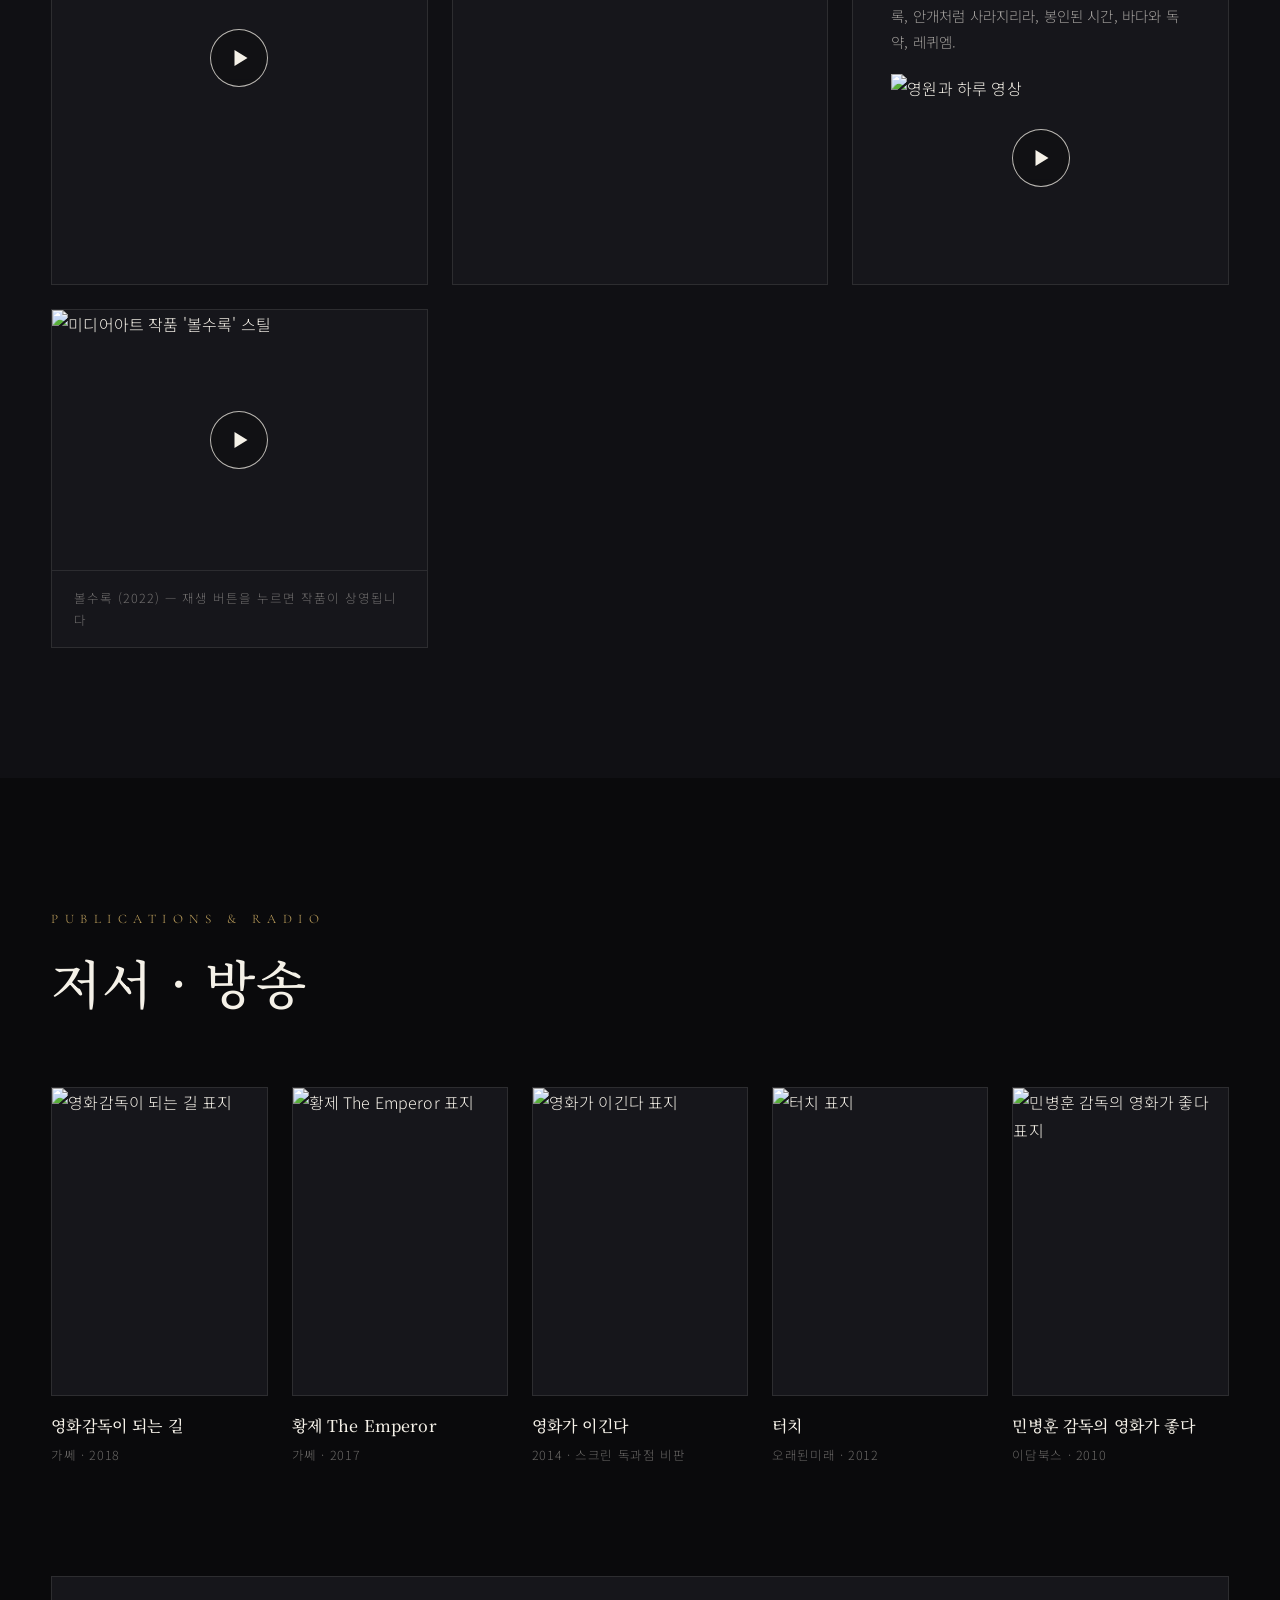
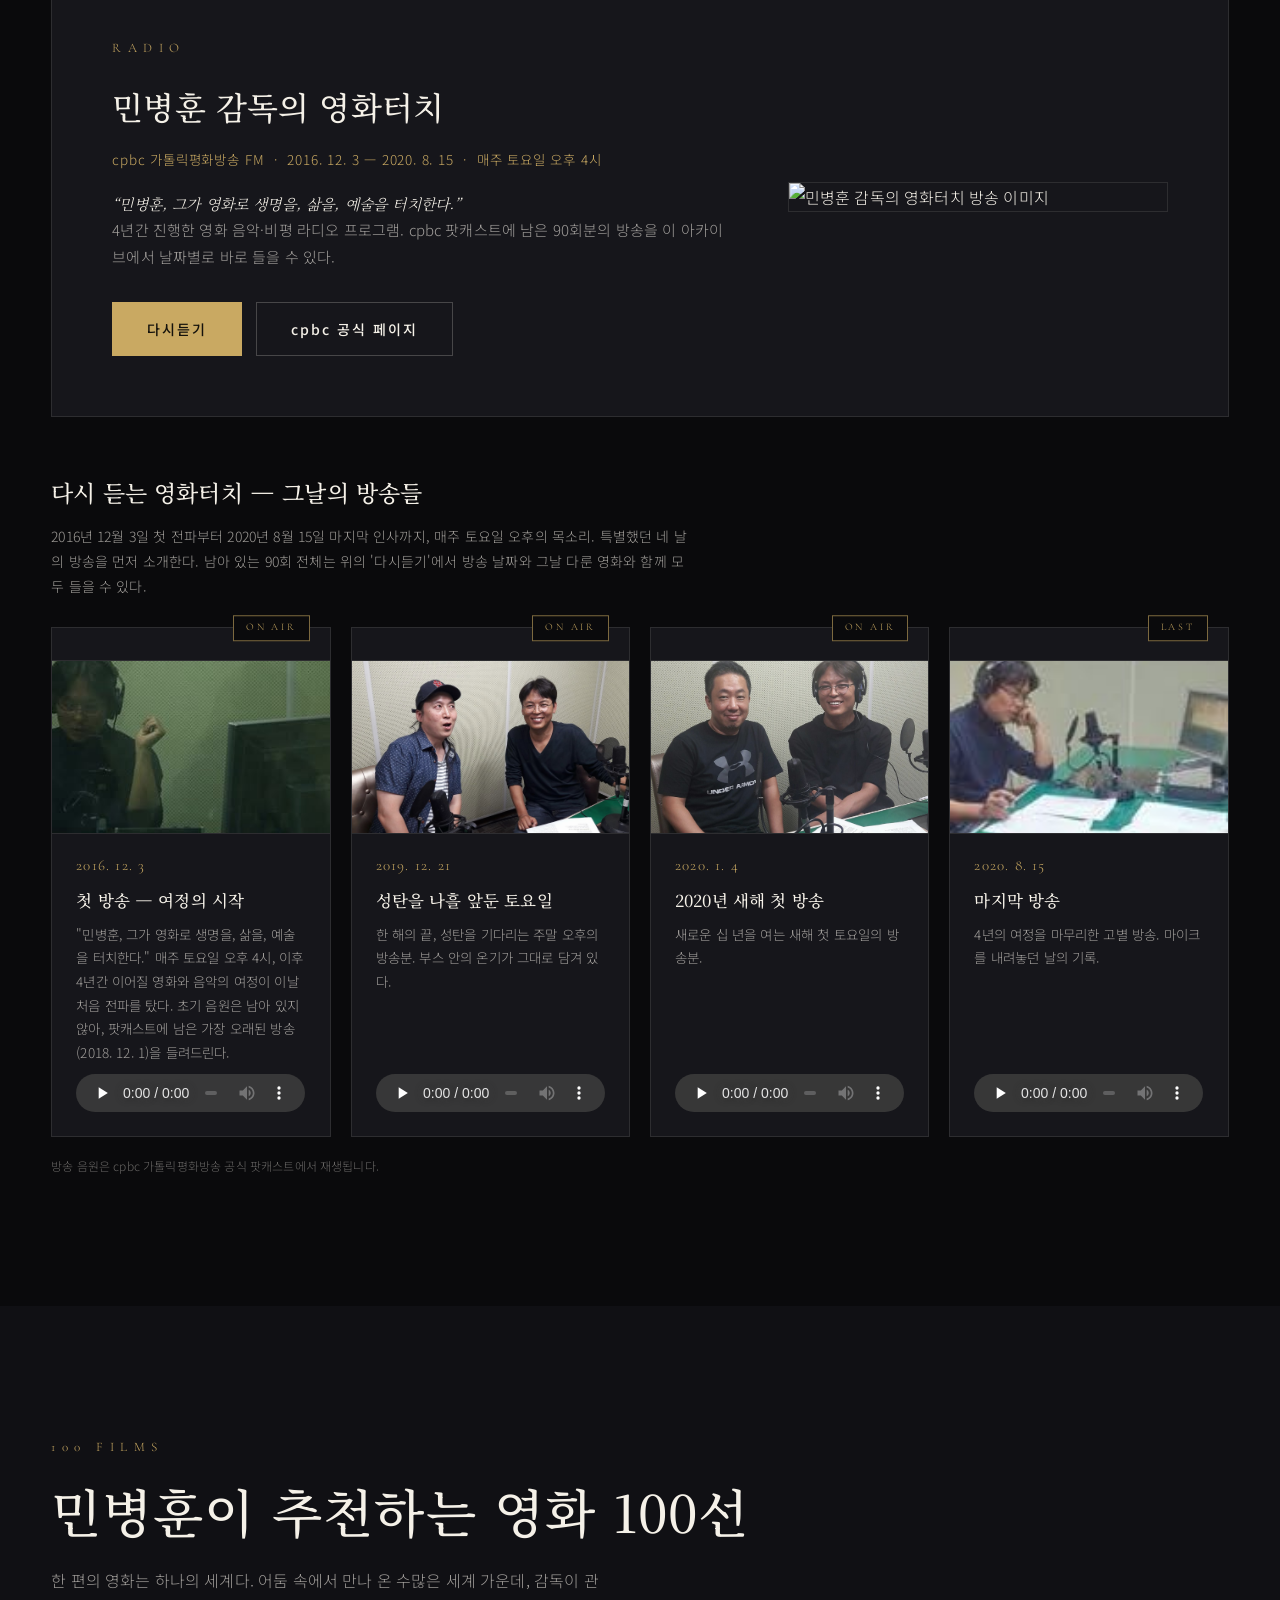
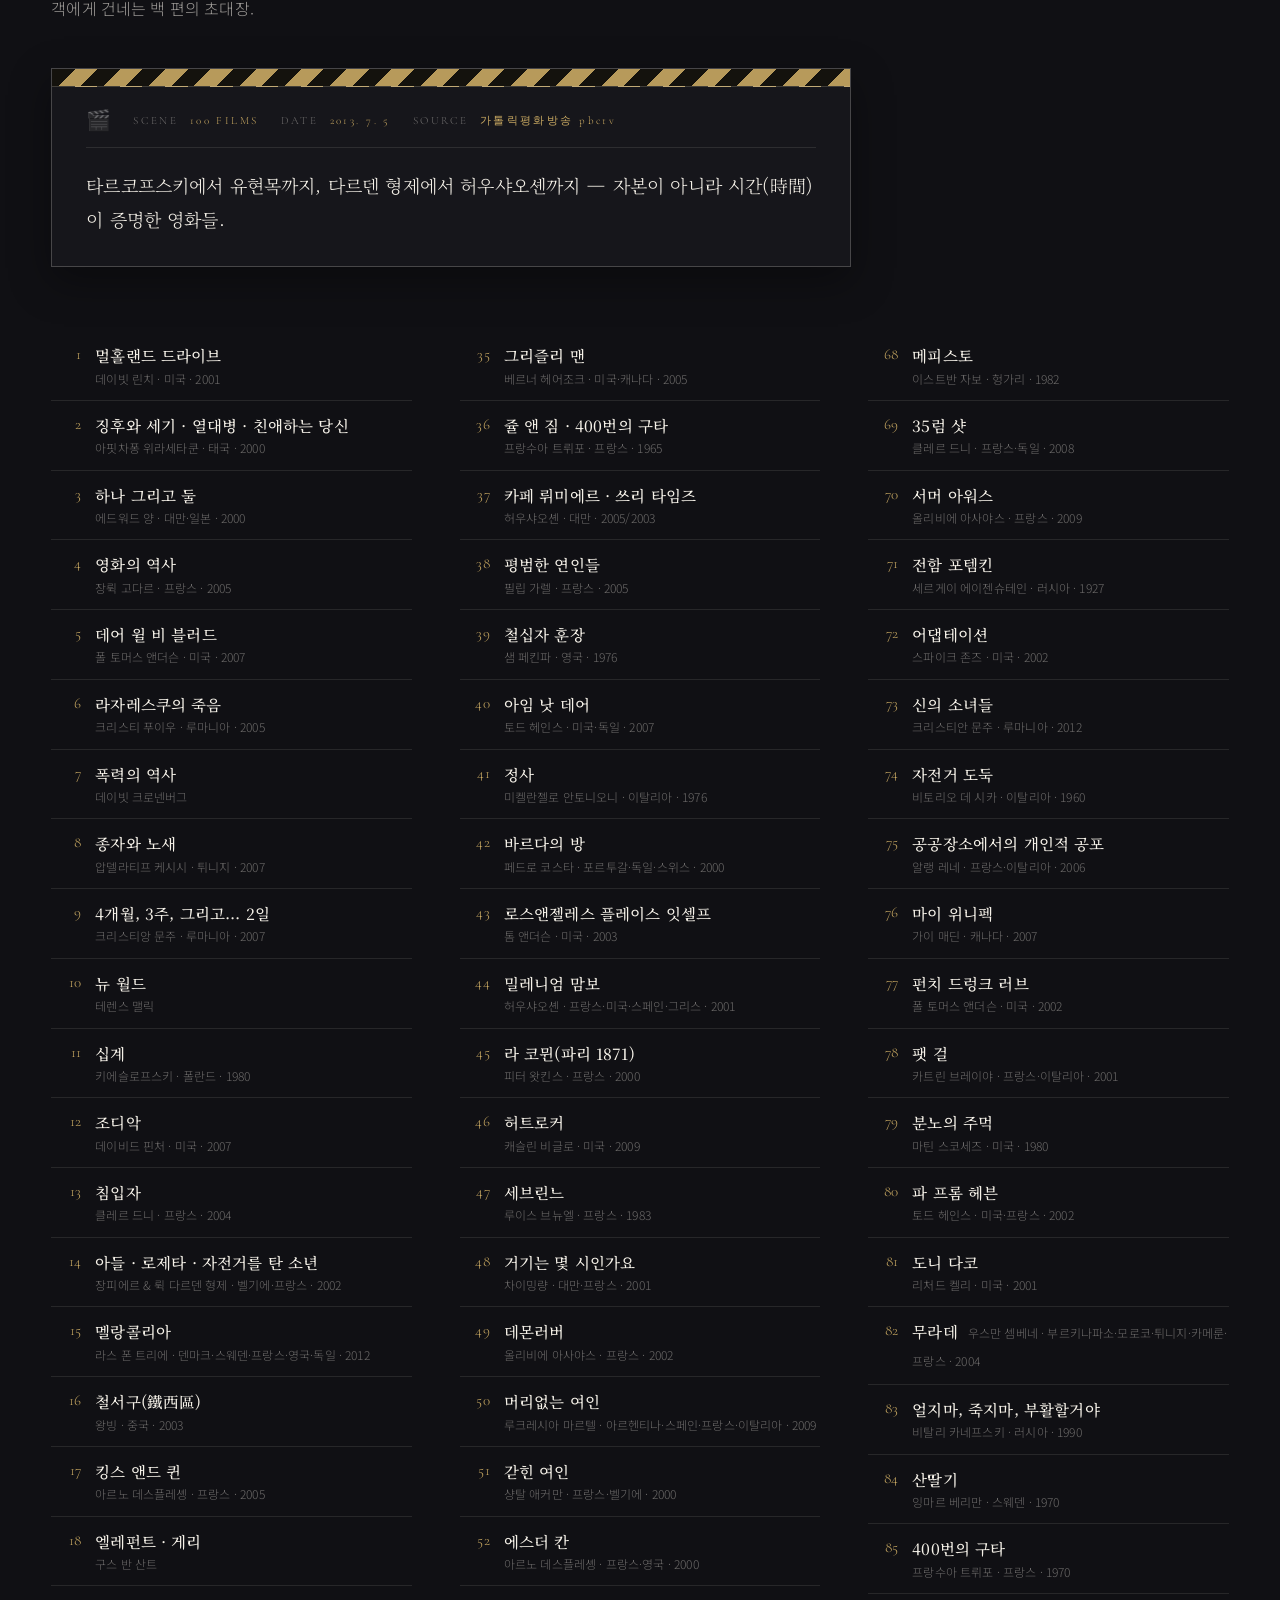
==== commit 925d7a22: "영화 100선 2줄 레이아웃(제목/정보 분리, 긴 항목은 흘려서 2줄) · 미디어아트 3작품 유튜브 임베드 추가 Co-Authored-By: Claude Fable 5 <norep" ====
--- a/index.html
+++ b/index.html
@@ -498,12 +498,14 @@
                     <h3>나의 죽음은 나의 것</h3>
                     <p class="expo-venue">아라리오뮤지엄 동문모텔1, 제주</p>
                     <p class="expo-desc">삶과 죽음, 자연과 기억이 교차하는 제주 풍경 속에서 애도의 시선을 담은 시적 영상전.</p>
+                    <div class="expo-video expo-video--thumb"><a class="yt-lite" href="https://www.youtube.com/watch?v=bWP8mjFX5_Q" data-yt="bWP8mjFX5_Q" aria-label="나의 죽음은 나의 것 영상 재생"><img src="https://img.youtube.com/vi/bWP8mjFX5_Q/hqdefault.jpg" alt="나의 죽음은 나의 것 영상" loading="lazy"><span class="play"></span></a></div>
                 </article>
                 <article class="expo-card reveal">
                     <p class="expo-year">2024</p>
                     <h3>보이지 않는 순간들</h3>
                     <p class="expo-venue">산속등대미술관</p>
                     <p class="expo-desc">제주 곶자왈과 바닷가, 눈에 보이지 않는 순간들의 기록.</p>
+                    <div class="expo-video expo-video--thumb"><a class="yt-lite" href="https://www.youtube.com/watch?v=JgmmExEeHQc" data-yt="JgmmExEeHQc" aria-label="보이지 않는 순간들 영상 재생"><img src="https://img.youtube.com/vi/JgmmExEeHQc/hqdefault.jpg" alt="보이지 않는 순간들 영상" loading="lazy"><span class="play"></span></a></div>
                 </article>
                 <article class="expo-card reveal">
                     <p class="expo-year">2023</p>
@@ -520,6 +522,7 @@
                         천사의 숨, 깃털처럼 가볍게, 영원과 하루, 나도 나를 어쩌지 못할 때, 볼수록,
                         안개처럼 사라지리라, 봉인된 시간, 바다와 독약, 레퀴엠.
                     </p>
+                    <div class="expo-video expo-video--thumb"><a class="yt-lite" href="https://www.youtube.com/watch?v=ciU6bp1fcQ8" data-yt="ciU6bp1fcQ8" aria-label="영원과 하루 영상 재생"><img src="https://img.youtube.com/vi/ciU6bp1fcQ8/hqdefault.jpg" alt="영원과 하루 영상" loading="lazy"><span class="play"></span></a></div>
                 </article>
                 <article class="expo-card expo-image reveal">
                     <div class="expo-video"><a class="yt-lite" href="https://www.youtube.com/watch?v=st0TBrmgVEU" data-yt="st0TBrmgVEU" aria-label="미디어아트 볼수록 영상 재생"><img src="https://raw.githubusercontent.com/marisol2727/my-website-images/main/%EB%B3%BC%EC%88%98%EB%A1%9D.jpg" alt="미디어아트 작품 '볼수록' 스틸" loading="lazy"><span class="play"></span></a></div>
@@ -738,7 +741,7 @@
                 <li class="c100-item"><span class="c100-no">79</span><span class="c100-text"><span class="c100-title">분노의 주먹</span><span class="c100-meta">마틴 스코세즈 · 미국 · 1980</span></span></li>
                 <li class="c100-item"><span class="c100-no">80</span><span class="c100-text"><span class="c100-title">파 프롬 헤븐</span><span class="c100-meta">토드 헤인스 · 미국·프랑스 · 2002</span></span></li>
                 <li class="c100-item"><span class="c100-no">81</span><span class="c100-text"><span class="c100-title">도니 다코</span><span class="c100-meta">리처드 켈리 · 미국 · 2001</span></span></li>
-                <li class="c100-item"><span class="c100-no">82</span><span class="c100-text"><span class="c100-title">무라데</span><span class="c100-meta">우스만 셈베네 · 부르키나파소·<br>모로코·튀니지·카메룬·프랑스 · 2004</span></span></li>
+                <li class="c100-item"><span class="c100-no">82</span><span class="c100-text"><span class="c100-title">무라데</span><span class="c100-meta">우스만 셈베네 · 부르키나파소·모로코·튀니지·카메룬·프랑스 · 2004</span></span></li>
                 <li class="c100-item"><span class="c100-no">83</span><span class="c100-text"><span class="c100-title">얼지마, 죽지마, 부활할거야</span><span class="c100-meta">비탈리 카네프스키 · 러시아 · 1990</span></span></li>
                 <li class="c100-item"><span class="c100-no">84</span><span class="c100-text"><span class="c100-title">산딸기</span><span class="c100-meta">잉마르 베리만 · 스웨덴 · 1970</span></span></li>
                 <li class="c100-item"><span class="c100-no">85</span><span class="c100-text"><span class="c100-title">400번의 구타</span><span class="c100-meta">프랑수아 트뤼포 · 프랑스 · 1970</span></span></li>
--- a/style.css
+++ b/style.css
@@ -1624,6 +1624,14 @@
     min-height: 260px;
 }
 .expo-video .yt-lite { height: 100%; }
+/* Thumbnail embedded below the text of a regular expo card */
+.expo-video--thumb {
+    flex: none;
+    min-height: 0;
+    aspect-ratio: 16 / 9;
+    margin-top: 20px;
+    overflow: hidden;
+}
 .expo-card:hover .expo-video .play {
     background: var(--gold);
     border-color: var(--gold);
@@ -1707,24 +1715,32 @@
     text-align: right;
     line-height: 1.7;
 }
-/* Title and credits flow as one paragraph — the credits continue right
-   after the title, so a long credit line never breaks the column rhythm */
+/* Each entry is exactly two lines: title on the first, credits on the
+   second. When either part is too long for its own line, the item gets
+   .c100-item--flow (set by JS) and the text flows as one paragraph that
+   fills from the first line and wraps into two. */
 .c100-text {
     display: block;
     min-width: 0;
     line-height: 1.7;
 }
 .c100-title {
+    display: block;
+    font-family: var(--serif-kr);
+    font-size: 15.5px;
+    font-weight: 500;
+}
+.c100-meta {
+    display: block;
+    font-size: 12px;
+    color: var(--ink-faint);
+}
+.c100-item--flow .c100-title {
     display: inline;
-    font-family: var(--serif-kr);
-    font-size: 15.5px;
-    font-weight: 500;
     margin-right: 10px;
 }
-.c100-meta {
+.c100-item--flow .c100-meta {
     display: inline;
-    font-size: 12px;
-    color: var(--ink-faint);
 }
 .c100-note {
     margin-top: 28px;
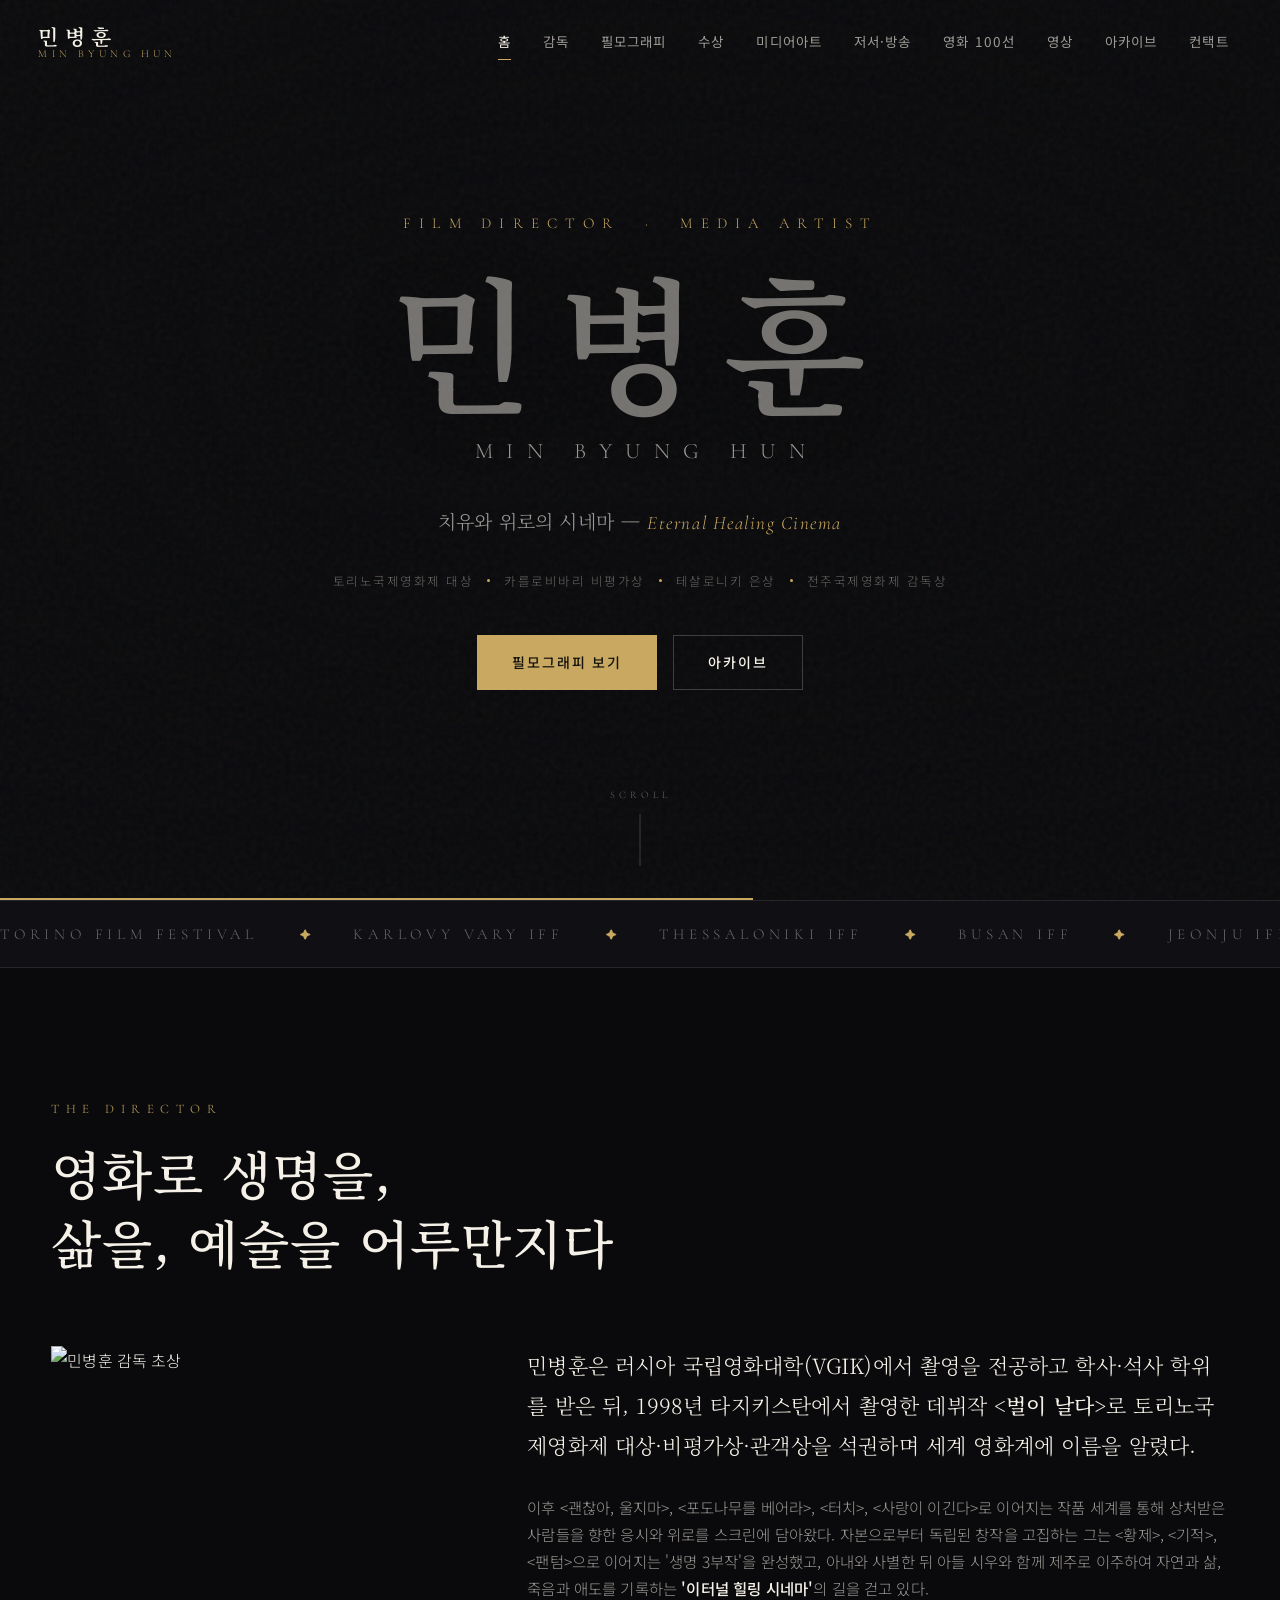
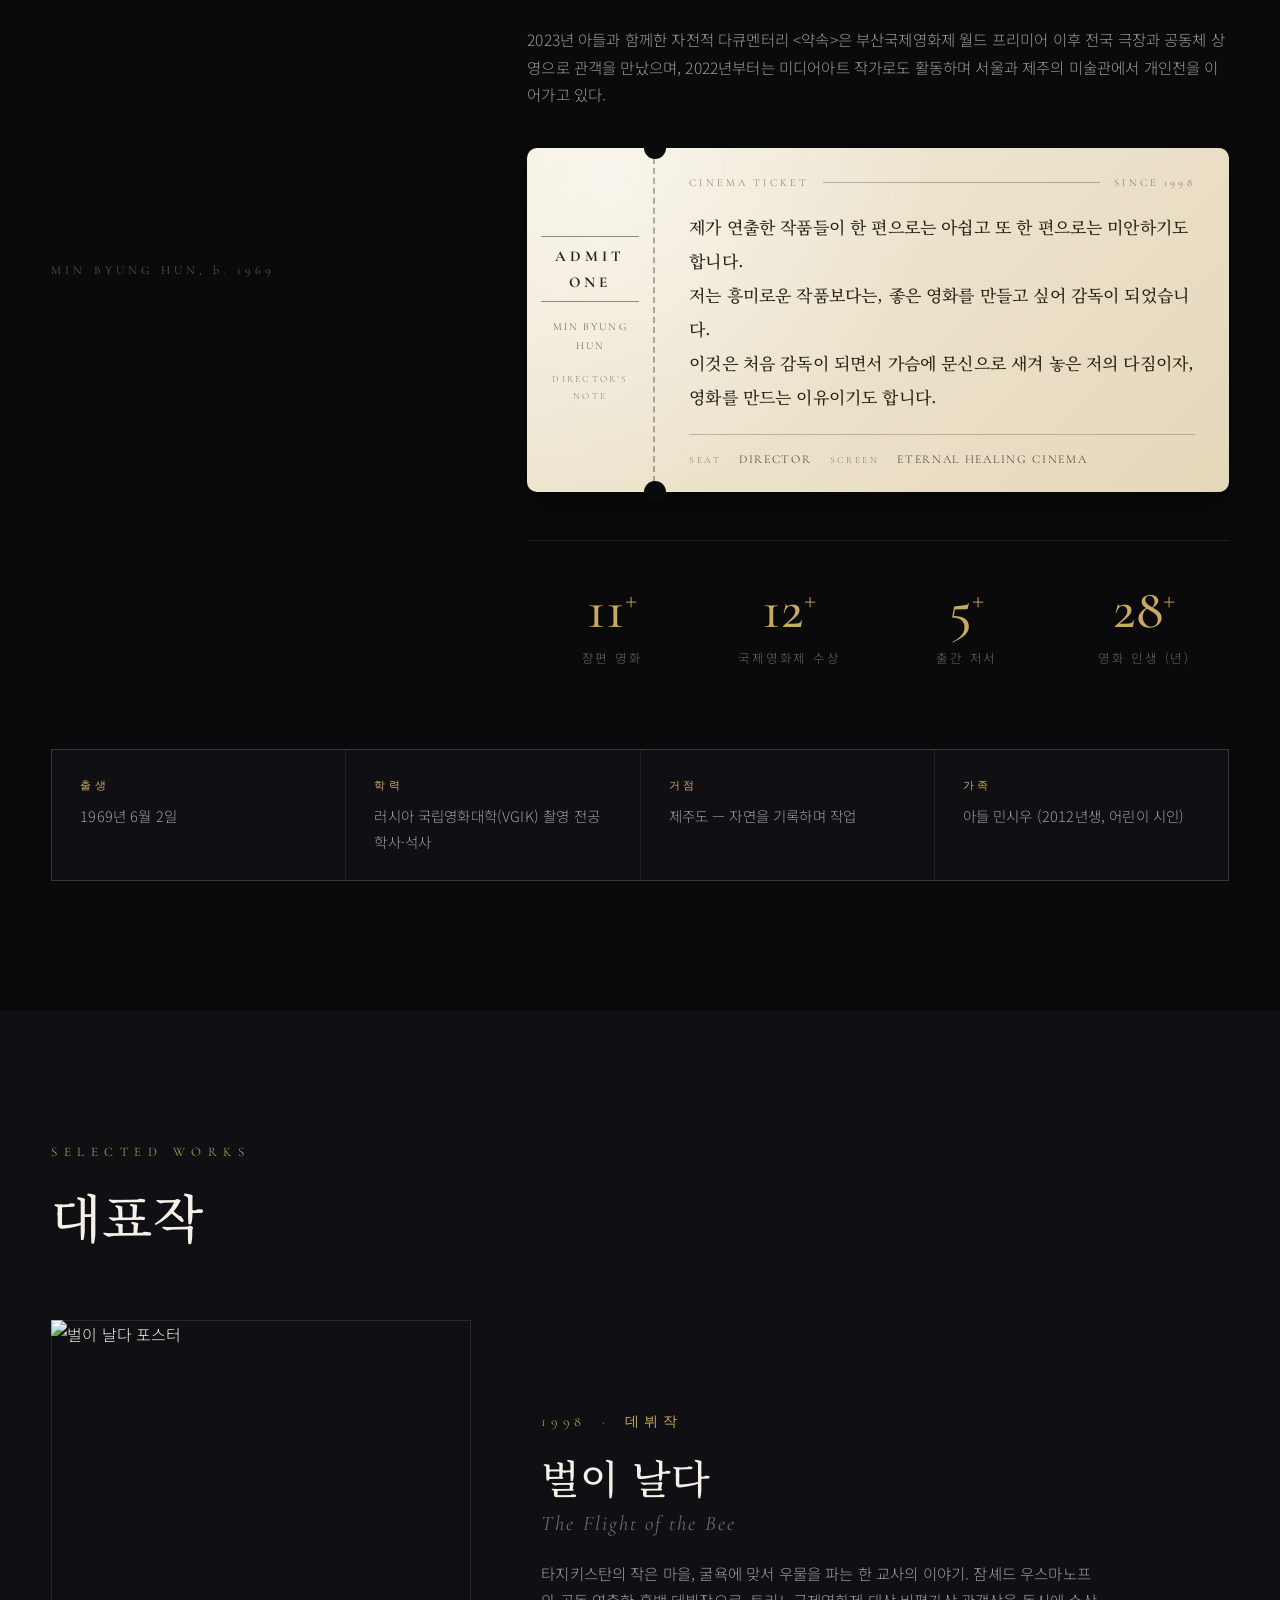
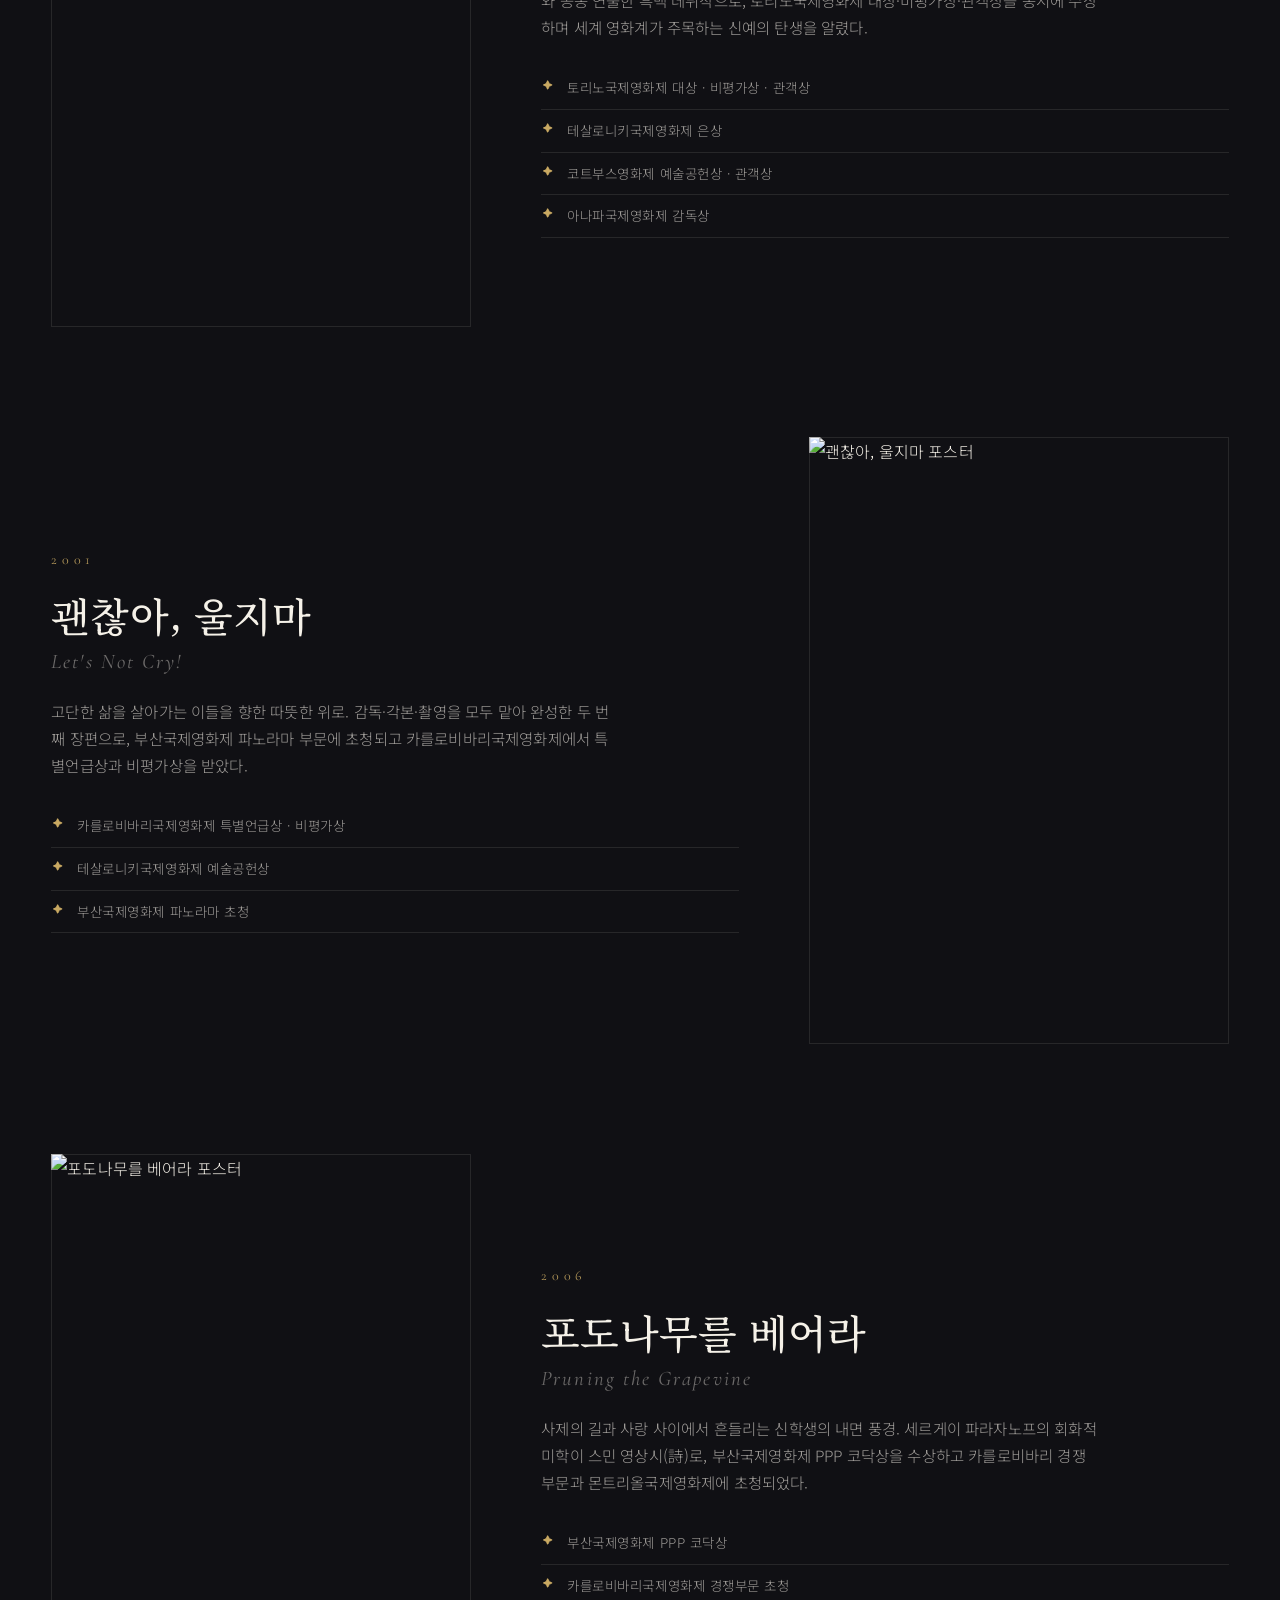
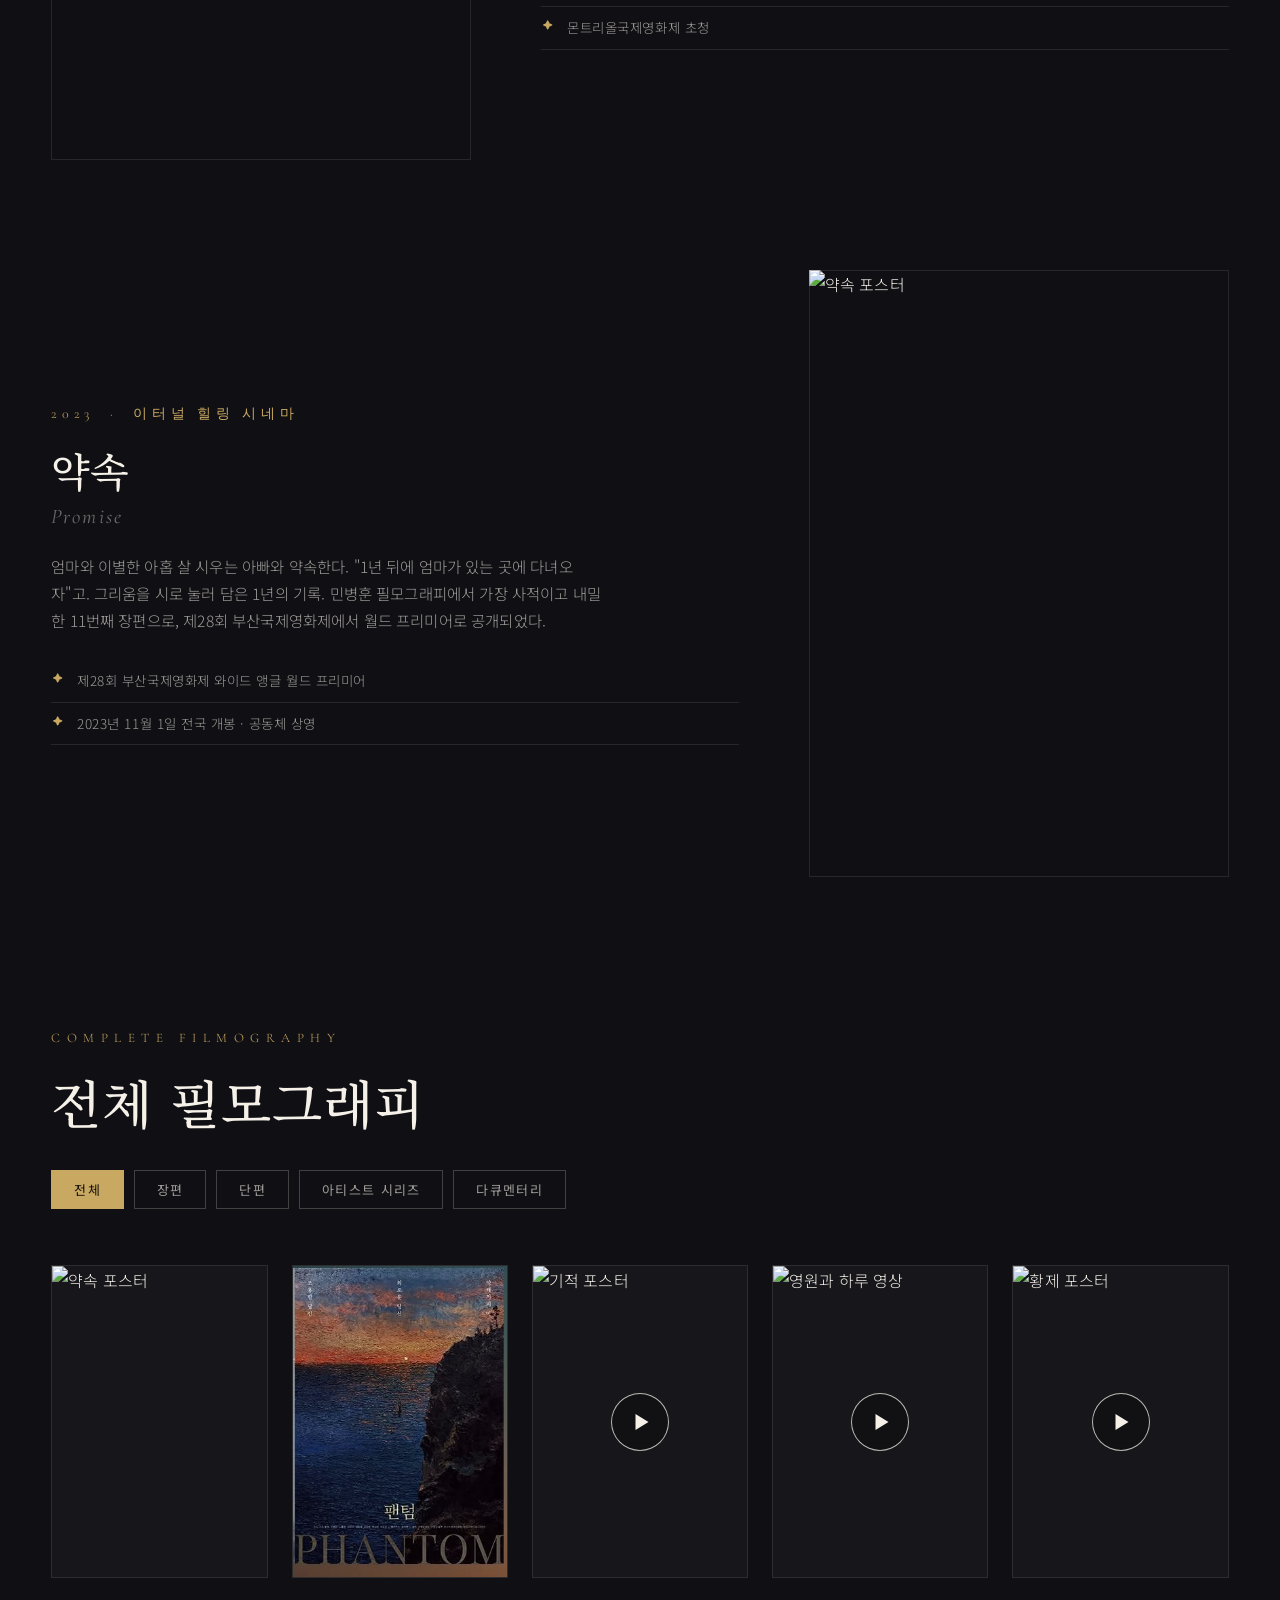
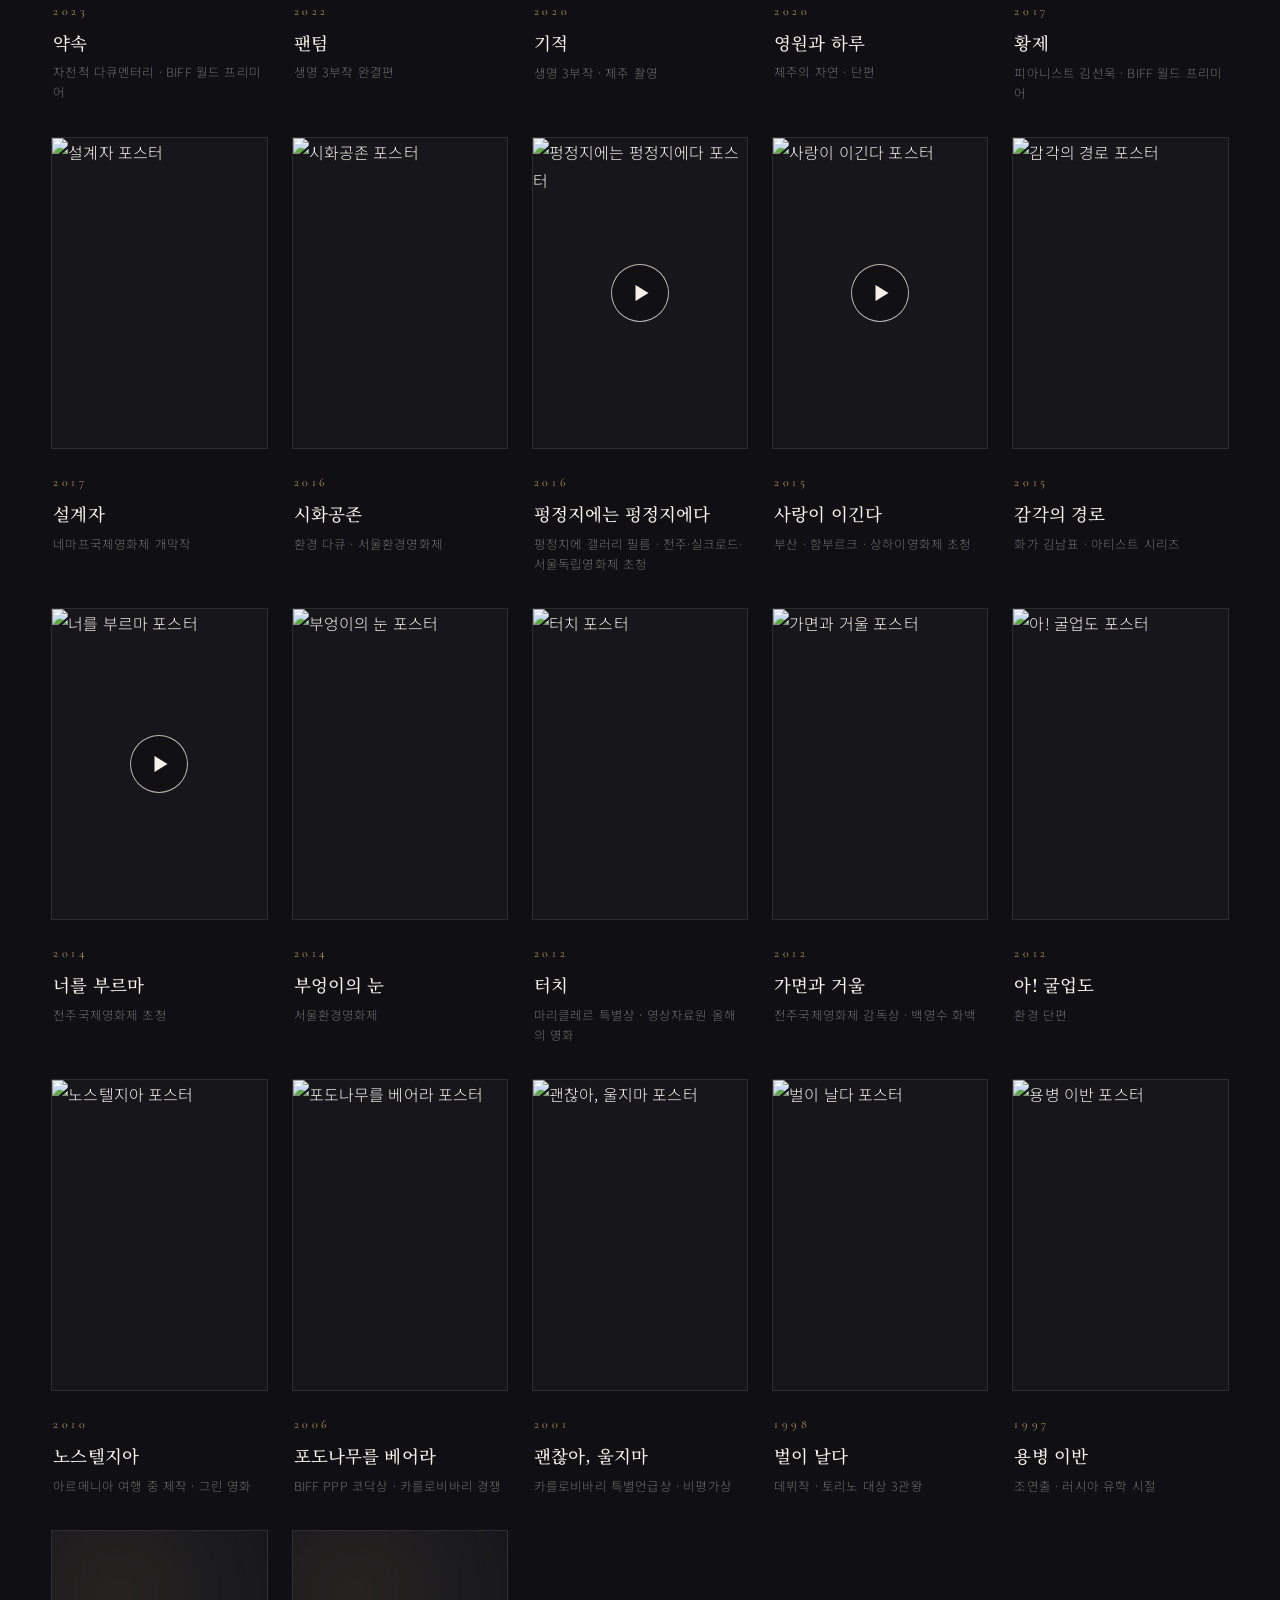
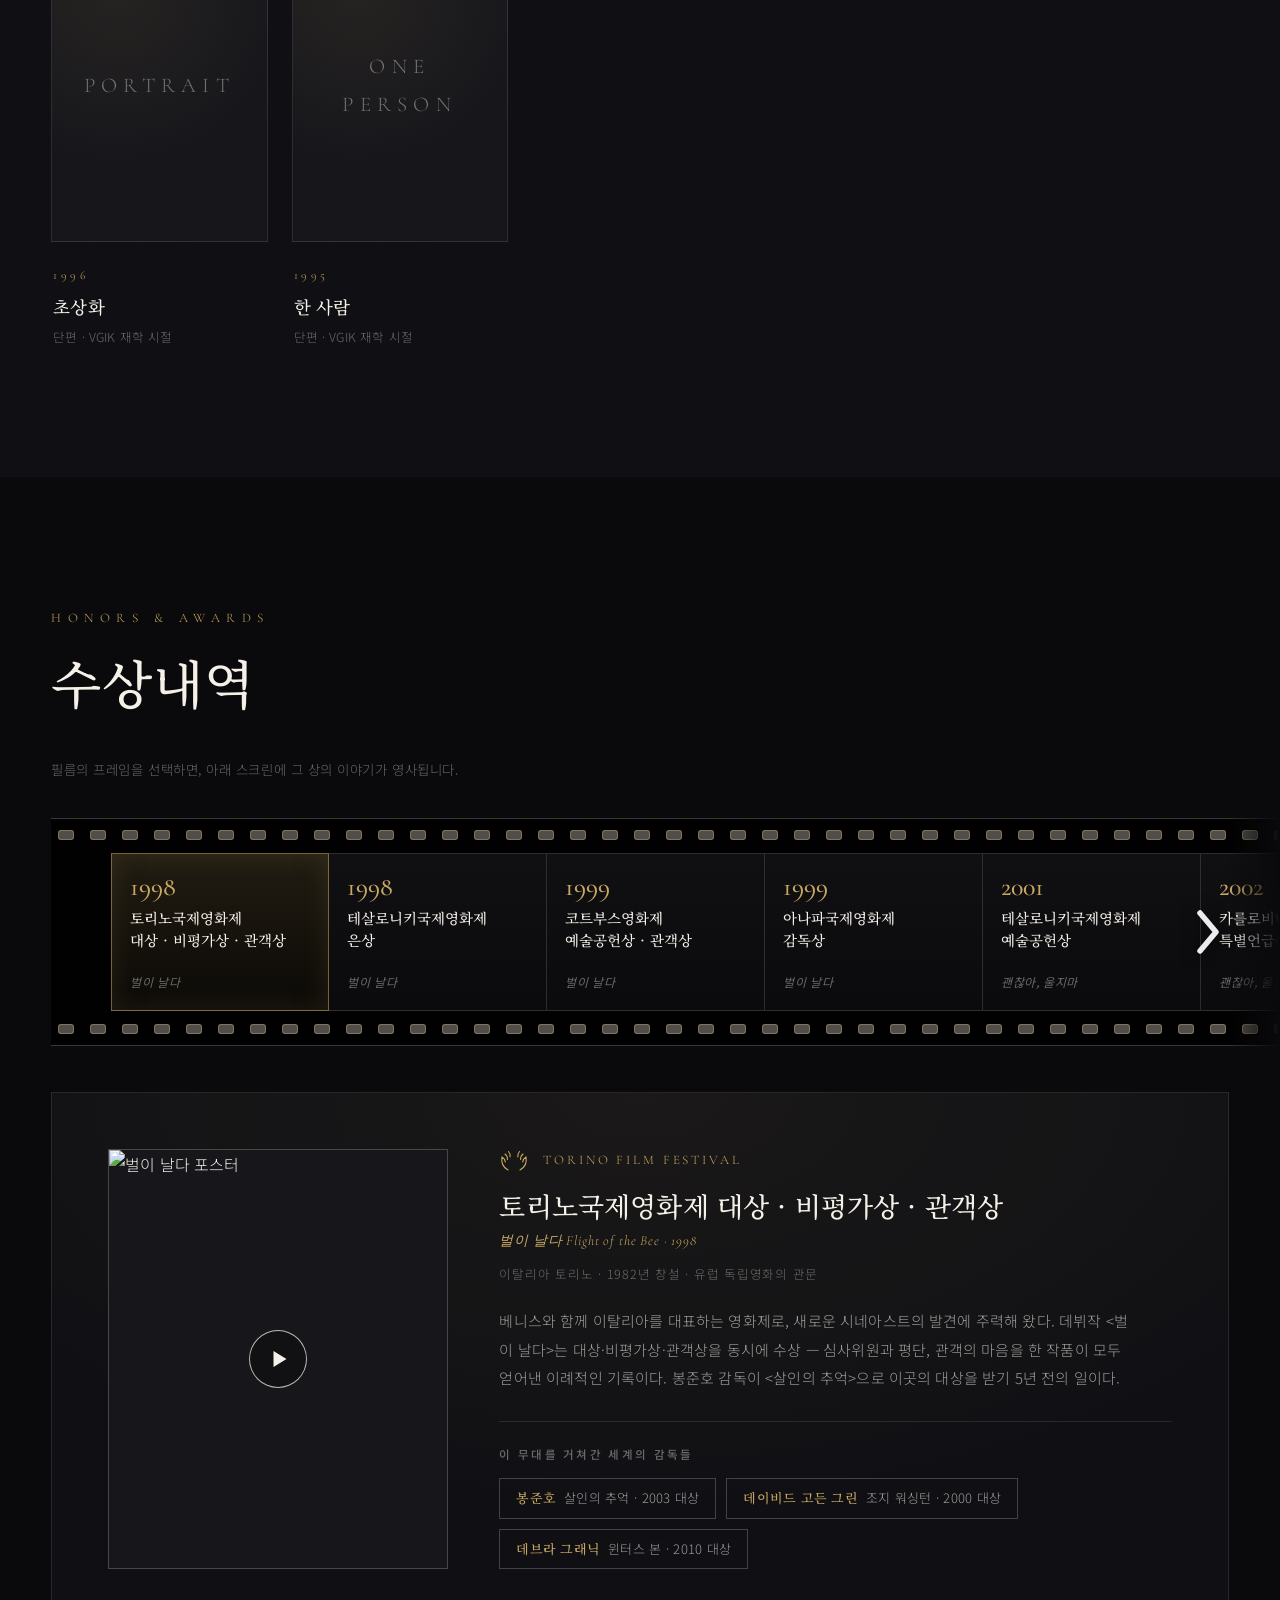
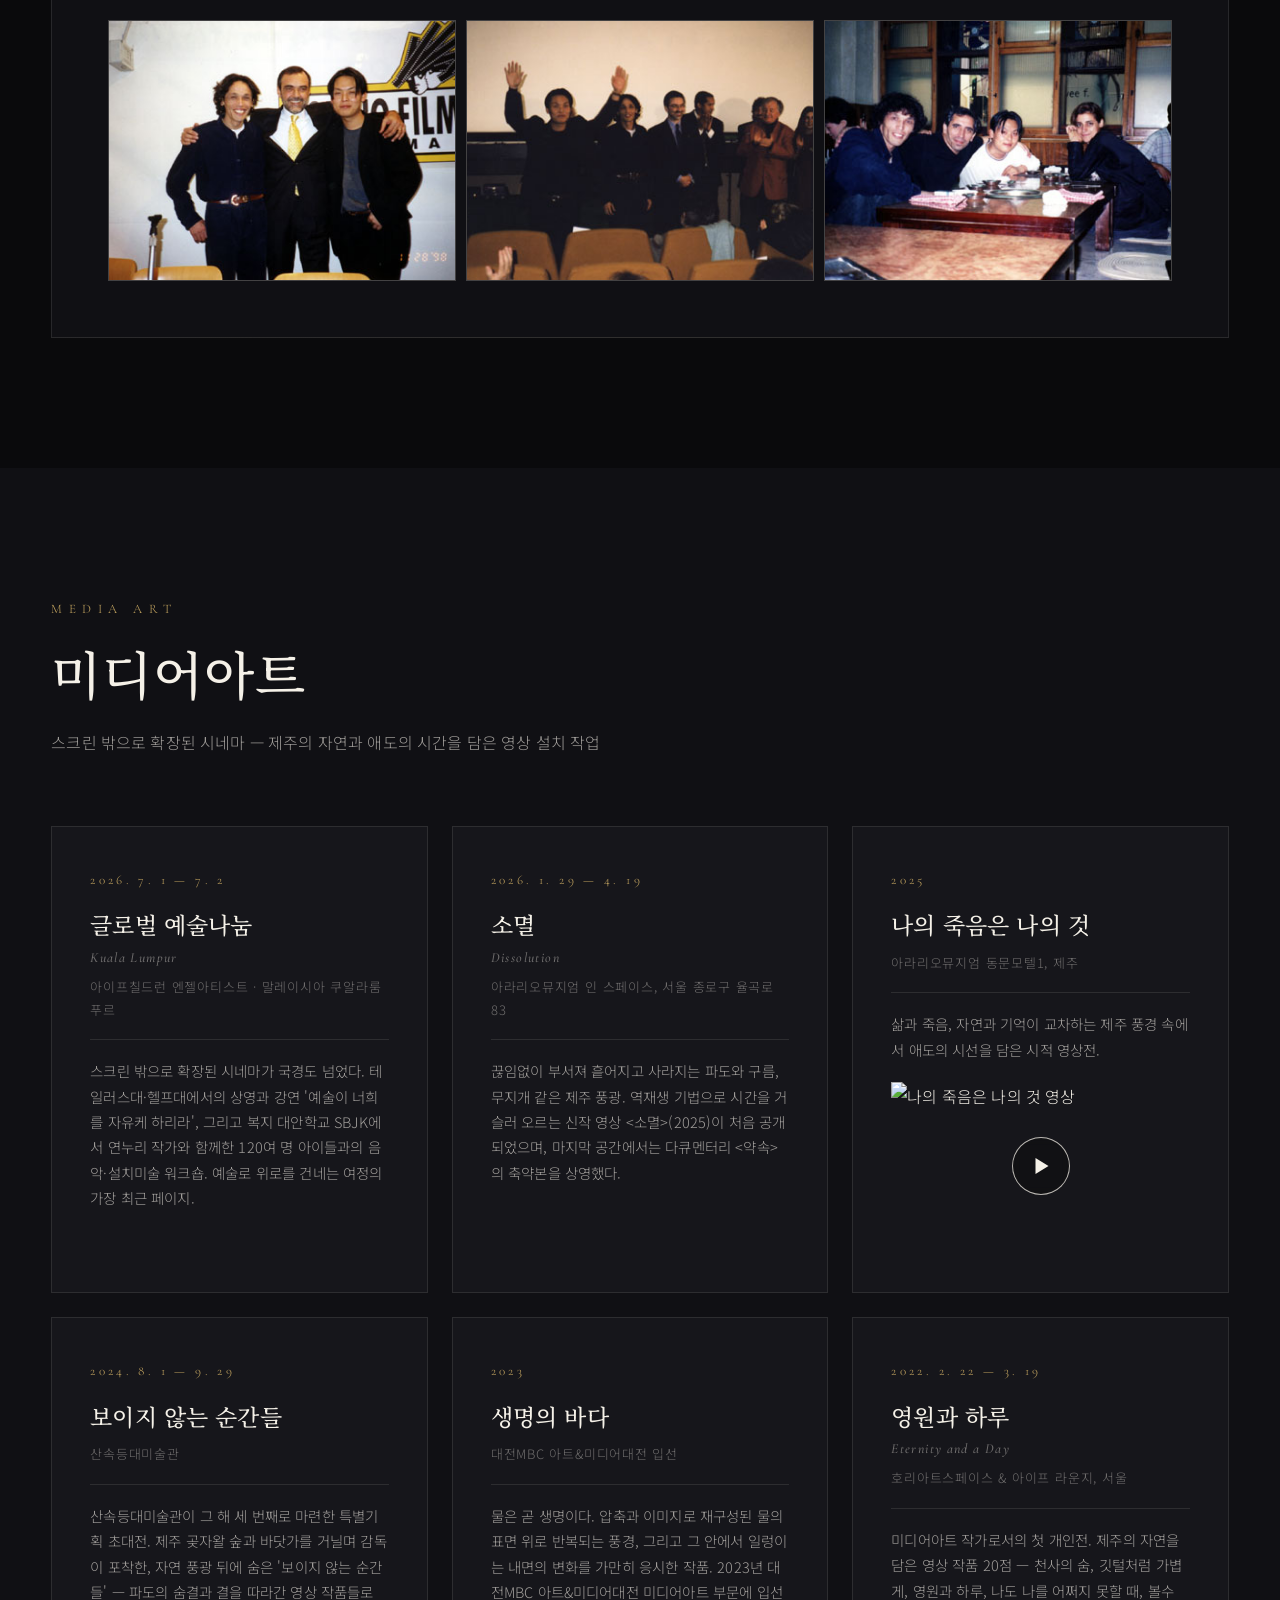
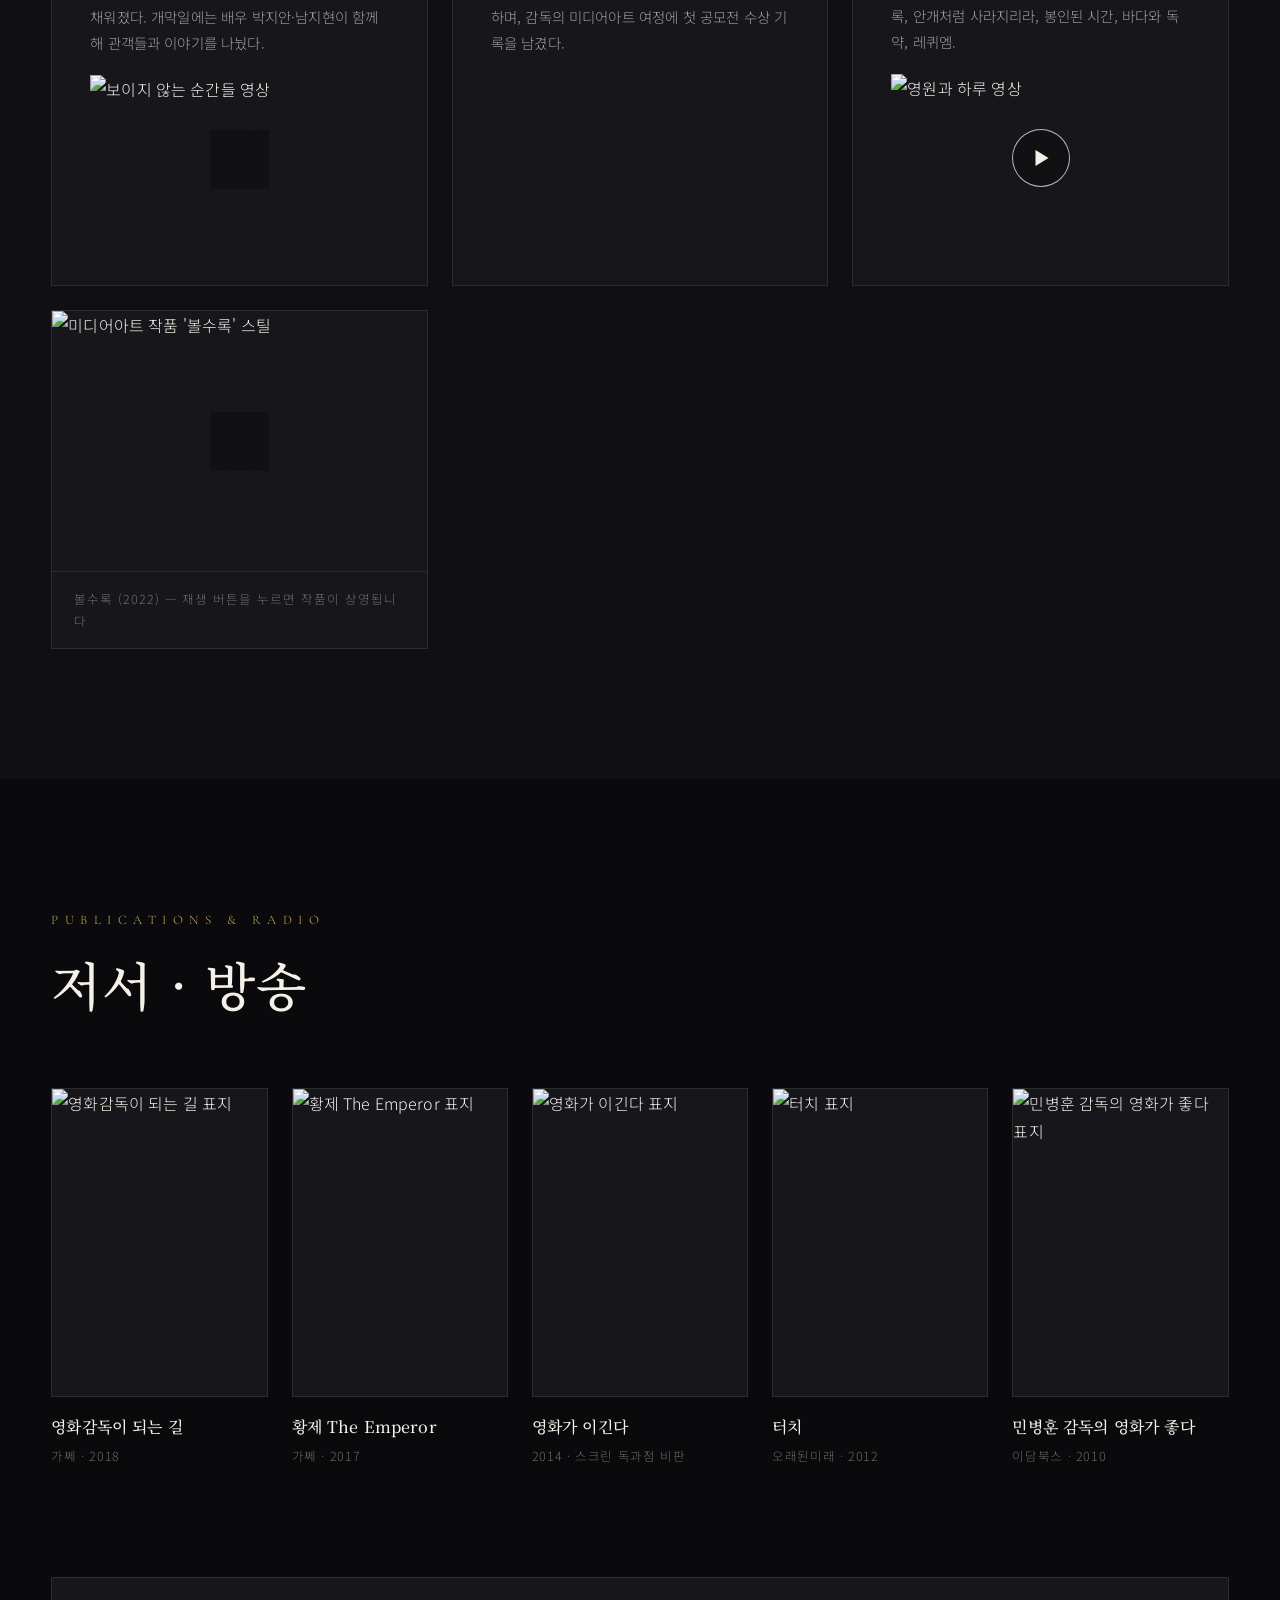
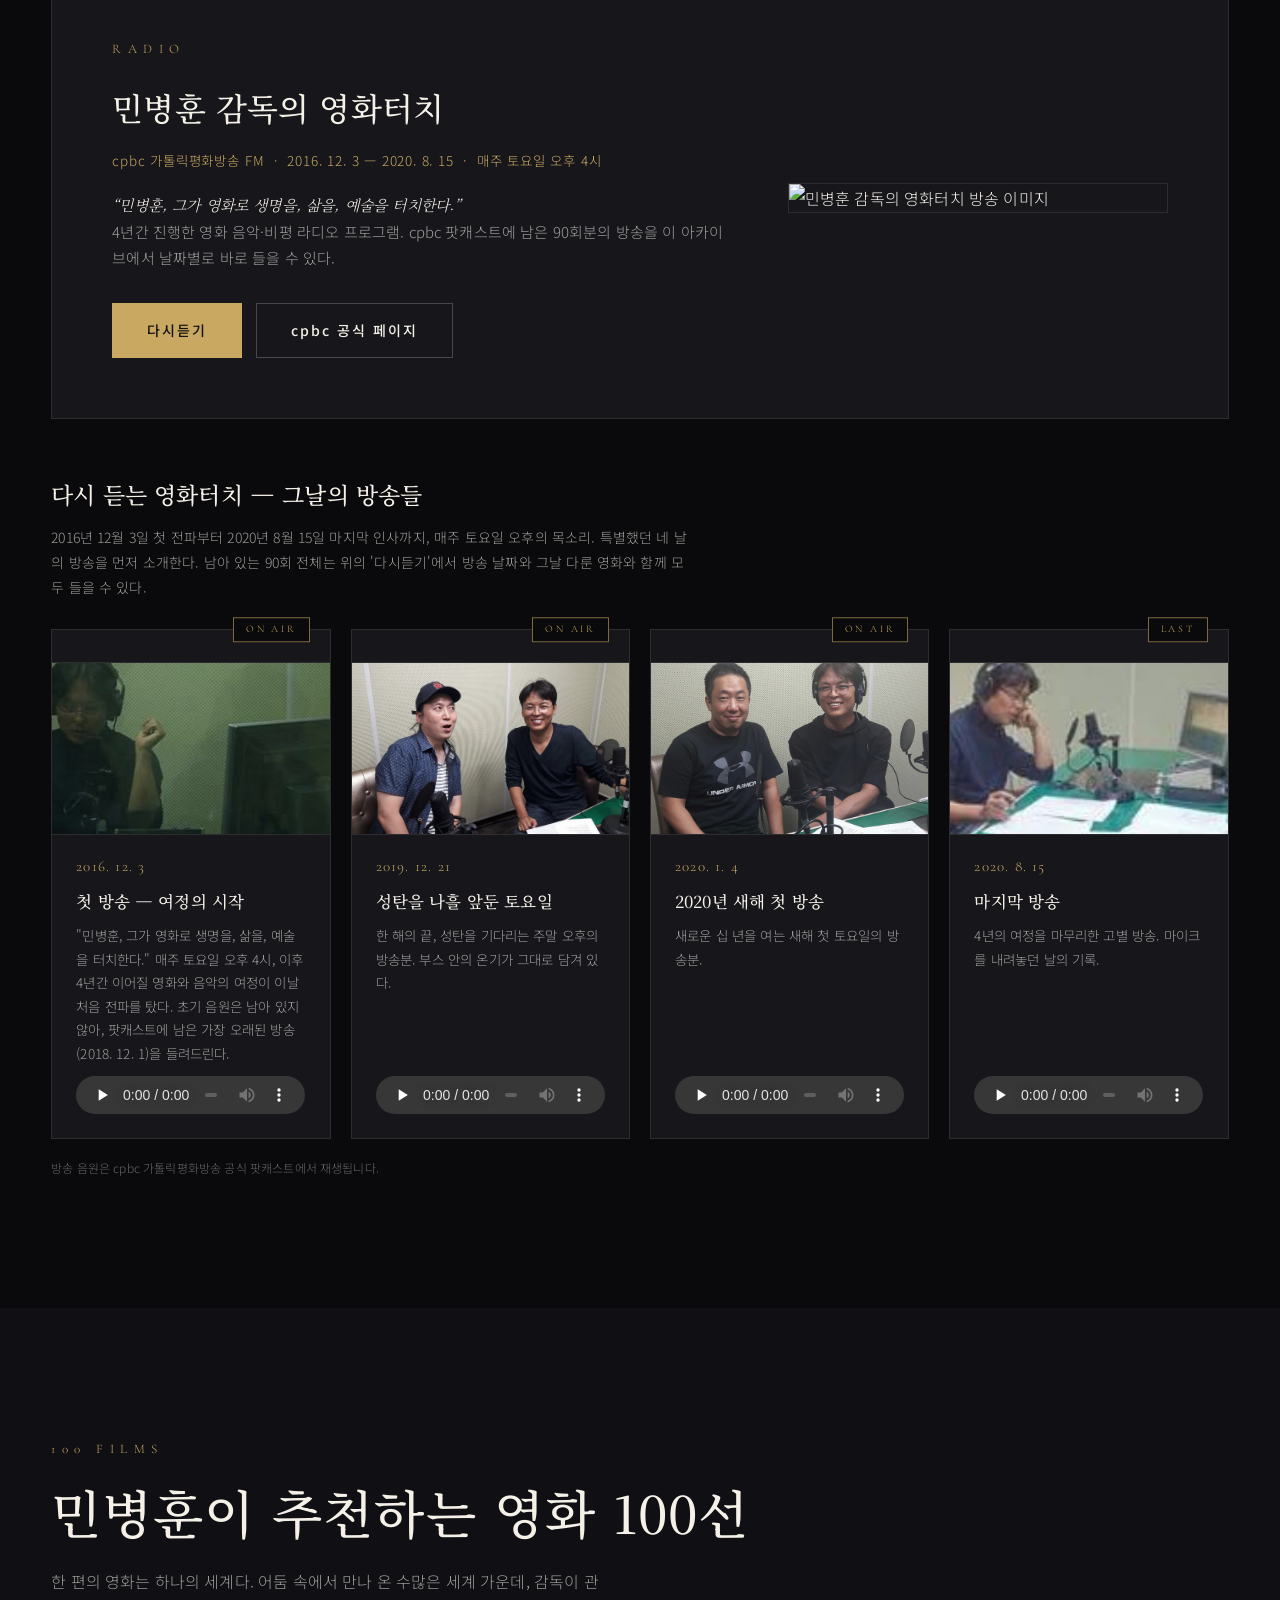
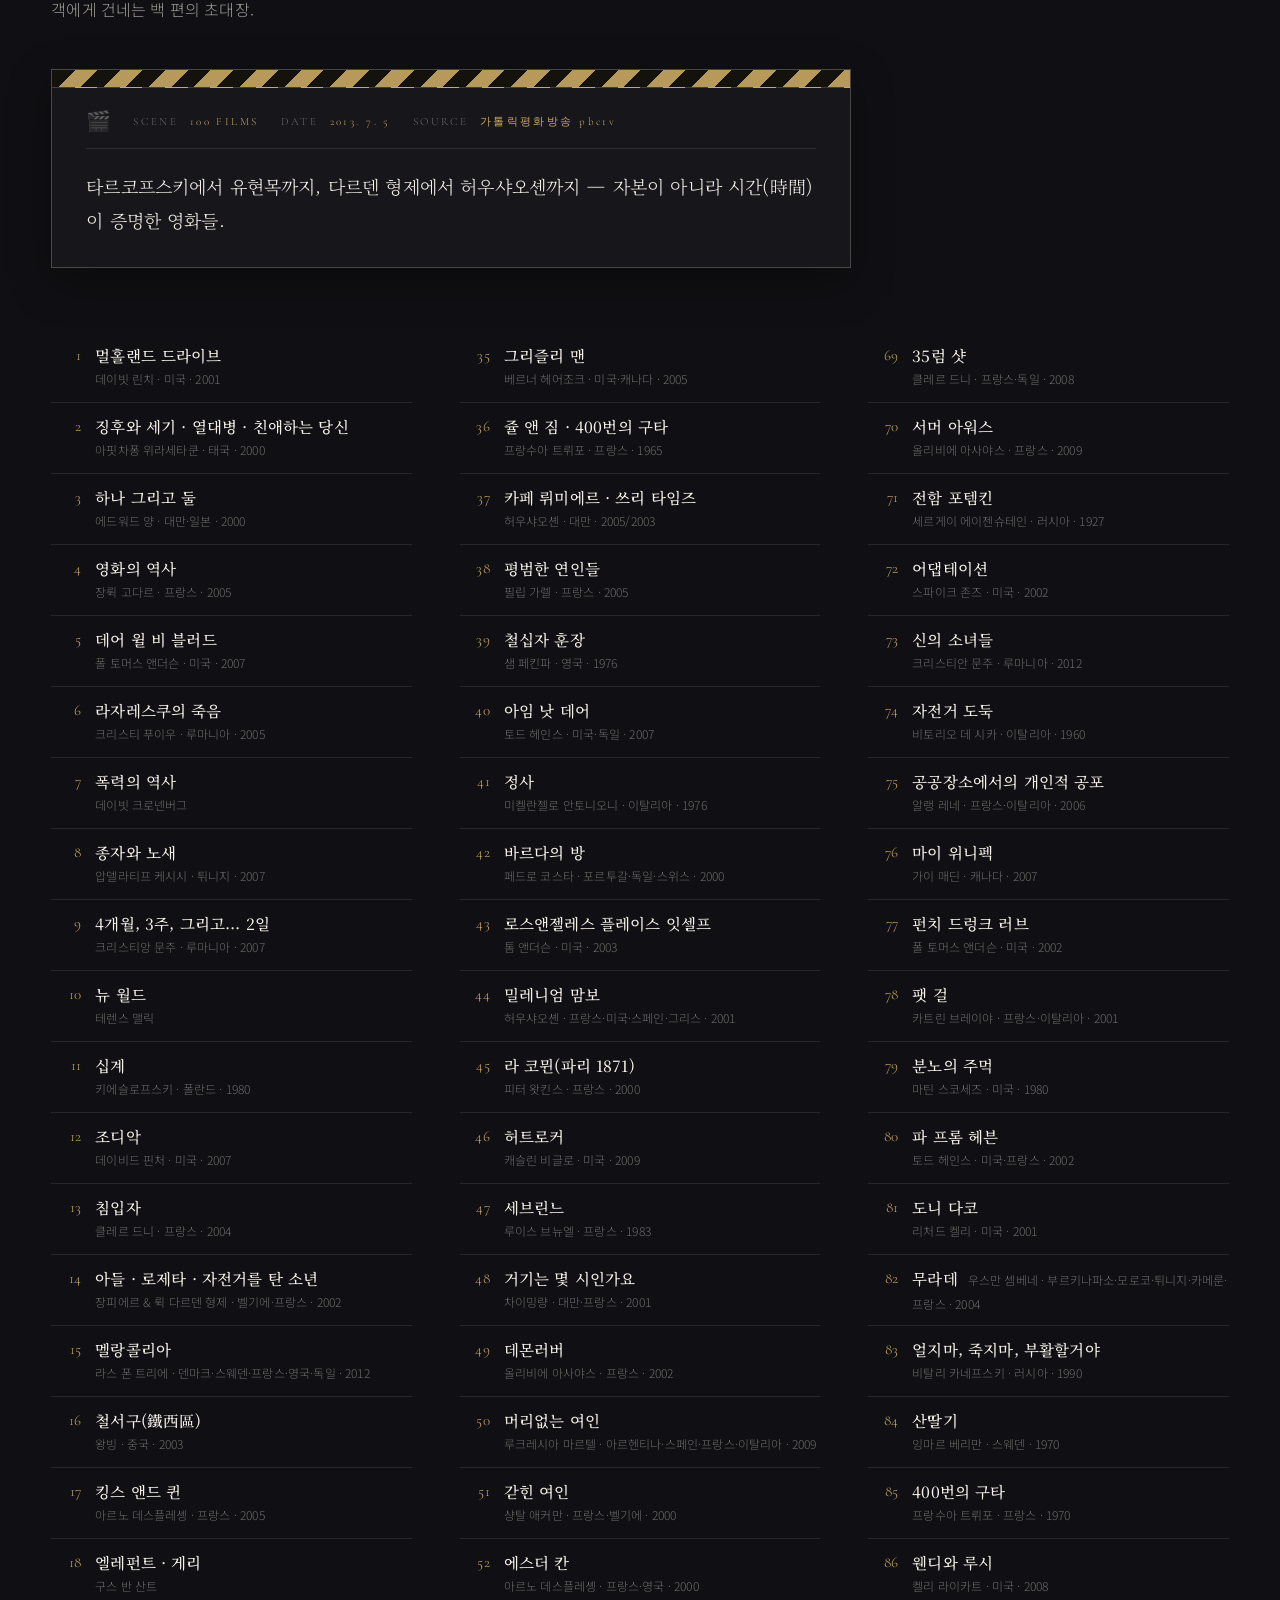
==== commit f03fdaab: "미디어아트 '보이지 않는 순간들' · '생명의 바다' 카드 내용 보강 Co-Authored-By: Claude Fable 5 <noreply@anthropic.com>" ====
--- a/index.html
+++ b/index.html
@@ -501,17 +501,27 @@
                     <div class="expo-video expo-video--thumb"><a class="yt-lite" href="https://www.youtube.com/watch?v=bWP8mjFX5_Q" data-yt="bWP8mjFX5_Q" aria-label="나의 죽음은 나의 것 영상 재생"><img src="https://img.youtube.com/vi/bWP8mjFX5_Q/hqdefault.jpg" alt="나의 죽음은 나의 것 영상" loading="lazy"><span class="play"></span></a></div>
                 </article>
                 <article class="expo-card reveal">
-                    <p class="expo-year">2024</p>
+                    <p class="expo-year">2024. 8. 1 &mdash; 9. 29</p>
                     <h3>보이지 않는 순간들</h3>
                     <p class="expo-venue">산속등대미술관</p>
-                    <p class="expo-desc">제주 곶자왈과 바닷가, 눈에 보이지 않는 순간들의 기록.</p>
+                    <p class="expo-desc">
+                        산속등대미술관이 그 해 세 번째로 마련한 특별기획 초대전. 제주 곶자왈 숲과 바닷가를
+                        거닐며 감독이 포착한, 자연 풍광 뒤에 숨은 '보이지 않는 순간들' — 파도의 숨결과
+                        결을 따라간 영상 작품들로 채워졌다. 개막일에는 배우 박지안·남지현이 함께해
+                        관객들과 이야기를 나눴다.
+                    </p>
                     <div class="expo-video expo-video--thumb"><a class="yt-lite" href="https://www.youtube.com/watch?v=JgmmExEeHQc" data-yt="JgmmExEeHQc" aria-label="보이지 않는 순간들 영상 재생"><img src="https://img.youtube.com/vi/JgmmExEeHQc/hqdefault.jpg" alt="보이지 않는 순간들 영상" loading="lazy"><span class="play"></span></a></div>
                 </article>
                 <article class="expo-card reveal">
                     <p class="expo-year">2023</p>
                     <h3>생명의 바다</h3>
                     <p class="expo-venue">대전MBC 아트&amp;미디어대전 입선</p>
-                    <p class="expo-desc">생명의 근원으로서의 바다를 응시한 미디어아트 작품.</p>
+                    <p class="expo-desc">
+                        물은 곧 생명이다. 압축과 이미지로 재구성된 물의 표면 위로 반복되는 풍경,
+                        그리고 그 안에서 일렁이는 내면의 변화를 가만히 응시한 작품. 2023년 대전MBC
+                        아트&amp;미디어대전 미디어아트 부문에 입선하며, 감독의 미디어아트 여정에
+                        첫 공모전 수상 기록을 남겼다.
+                    </p>
                 </article>
                 <article class="expo-card reveal">
                     <p class="expo-year">2022. 2. 22 &mdash; 3. 19</p>
--- a/style.css
+++ b/style.css
@@ -1704,7 +1704,13 @@
     gap: 14px;
     break-inside: avoid;
     -webkit-column-break-inside: avoid;
-    padding: 11px 0;
+    /* Fixed height so every row is identical and the three columns stay
+       aligned regardless of how long the title or credits are. Two 23px
+       lines plus 12px padding top/bottom and a 1px border leaves a little
+       room for the taller flowing entries' descenders. */
+    height: 71px;
+    box-sizing: border-box;
+    padding: 12px 0;
     border-bottom: 1px solid var(--line);
 }
 .c100-no {
@@ -1713,16 +1719,19 @@
     font-size: 15px;
     color: var(--gold);
     text-align: right;
-    line-height: 1.7;
+    line-height: 23px;
 }
 /* Each entry is exactly two lines: title on the first, credits on the
    second. When either part is too long for its own line, the item gets
    .c100-item--flow (set by JS) and the text flows as one paragraph that
-   fills from the first line and wraps into two. */
+   fills from the first line and wraps into two. A fixed pixel line-height
+   (rather than a font-relative one) keeps every line the same height even
+   when a title (15.5px) and its credits (12px) share one line, so every
+   two-line entry ends up exactly the same total height and the rows line up. */
 .c100-text {
     display: block;
     min-width: 0;
-    line-height: 1.7;
+    line-height: 23px;
 }
 .c100-title {
     display: block;
@@ -1891,7 +1900,10 @@
 }
 .radio-modal-foot a { color: var(--gold); }
 
-@media (max-width: 1080px) {
+/* Drop to two columns before the three-column layout gets narrow enough
+   to push the longest entries (e.g. #14) onto a third line, which would
+   overflow the fixed row height. */
+@media (max-width: 1160px) {
     .c100-list { columns: 2; }
 }
 @media (max-width: 680px) {
